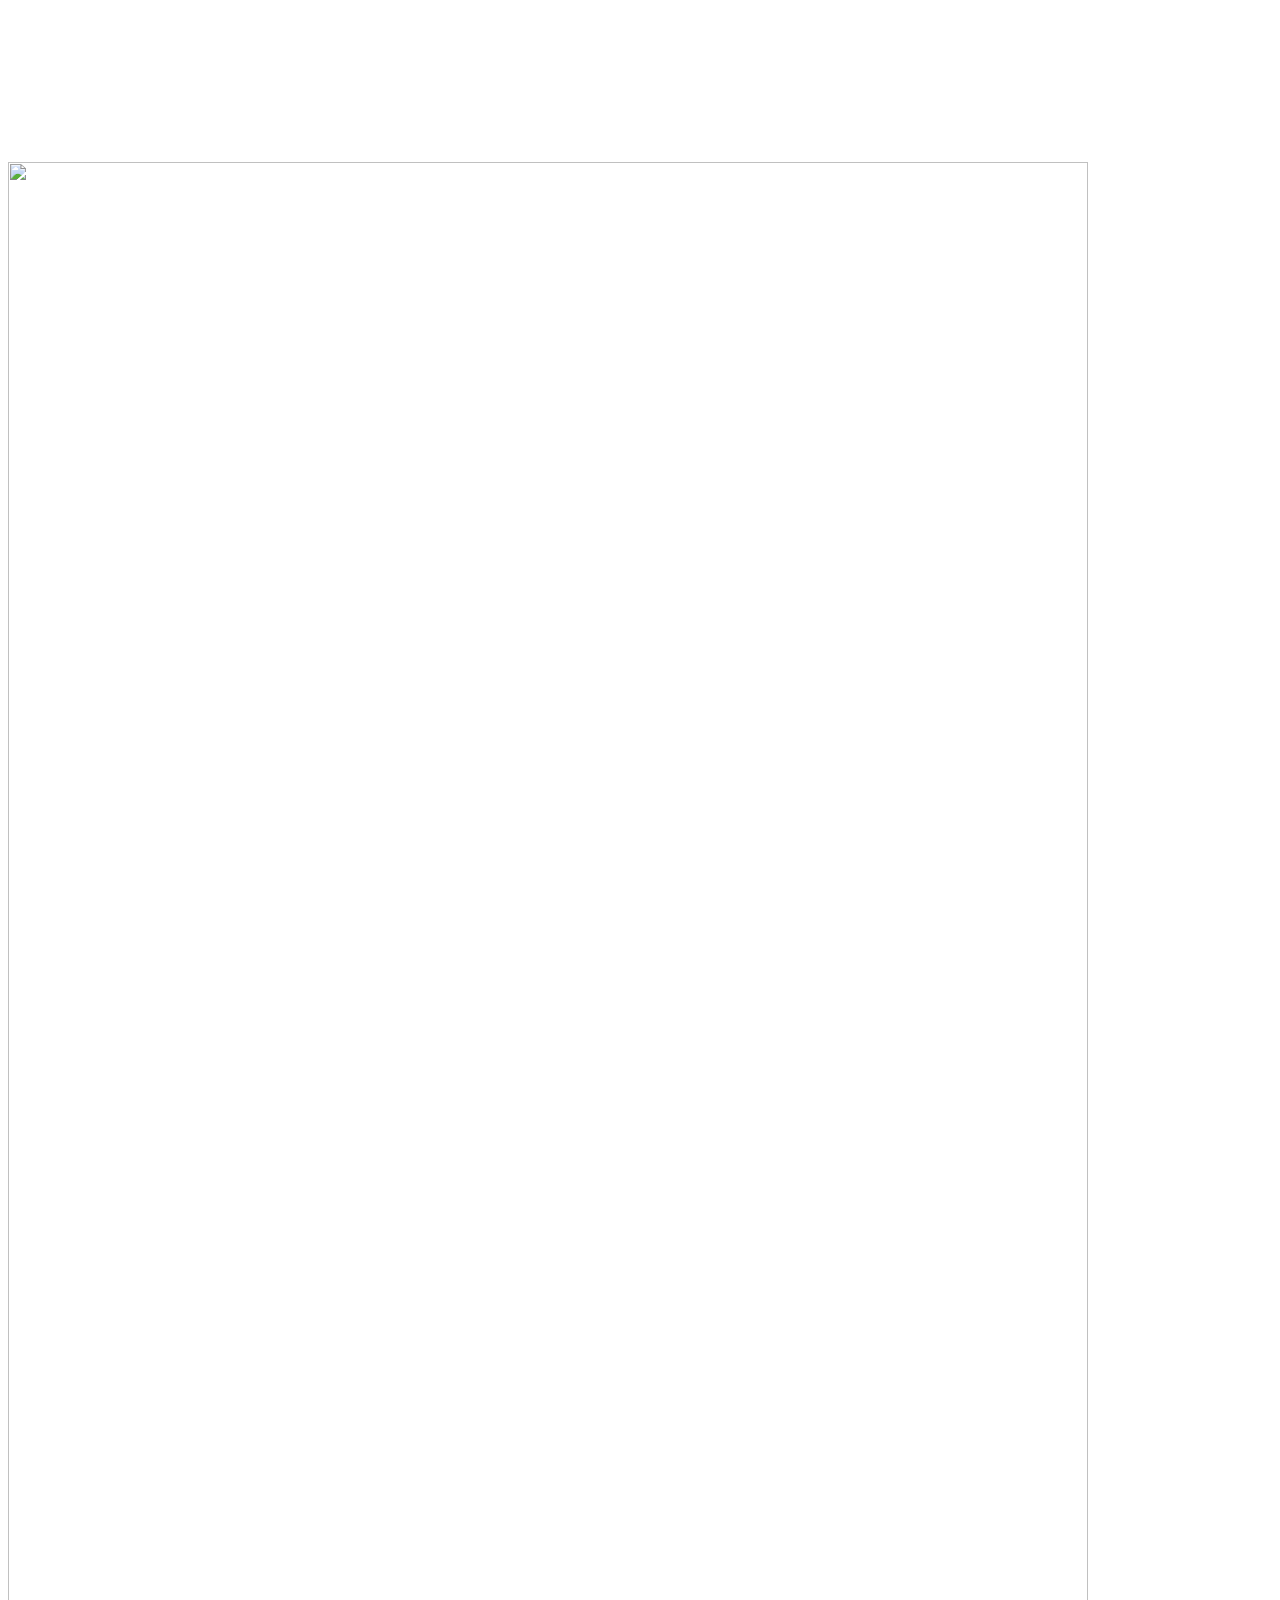
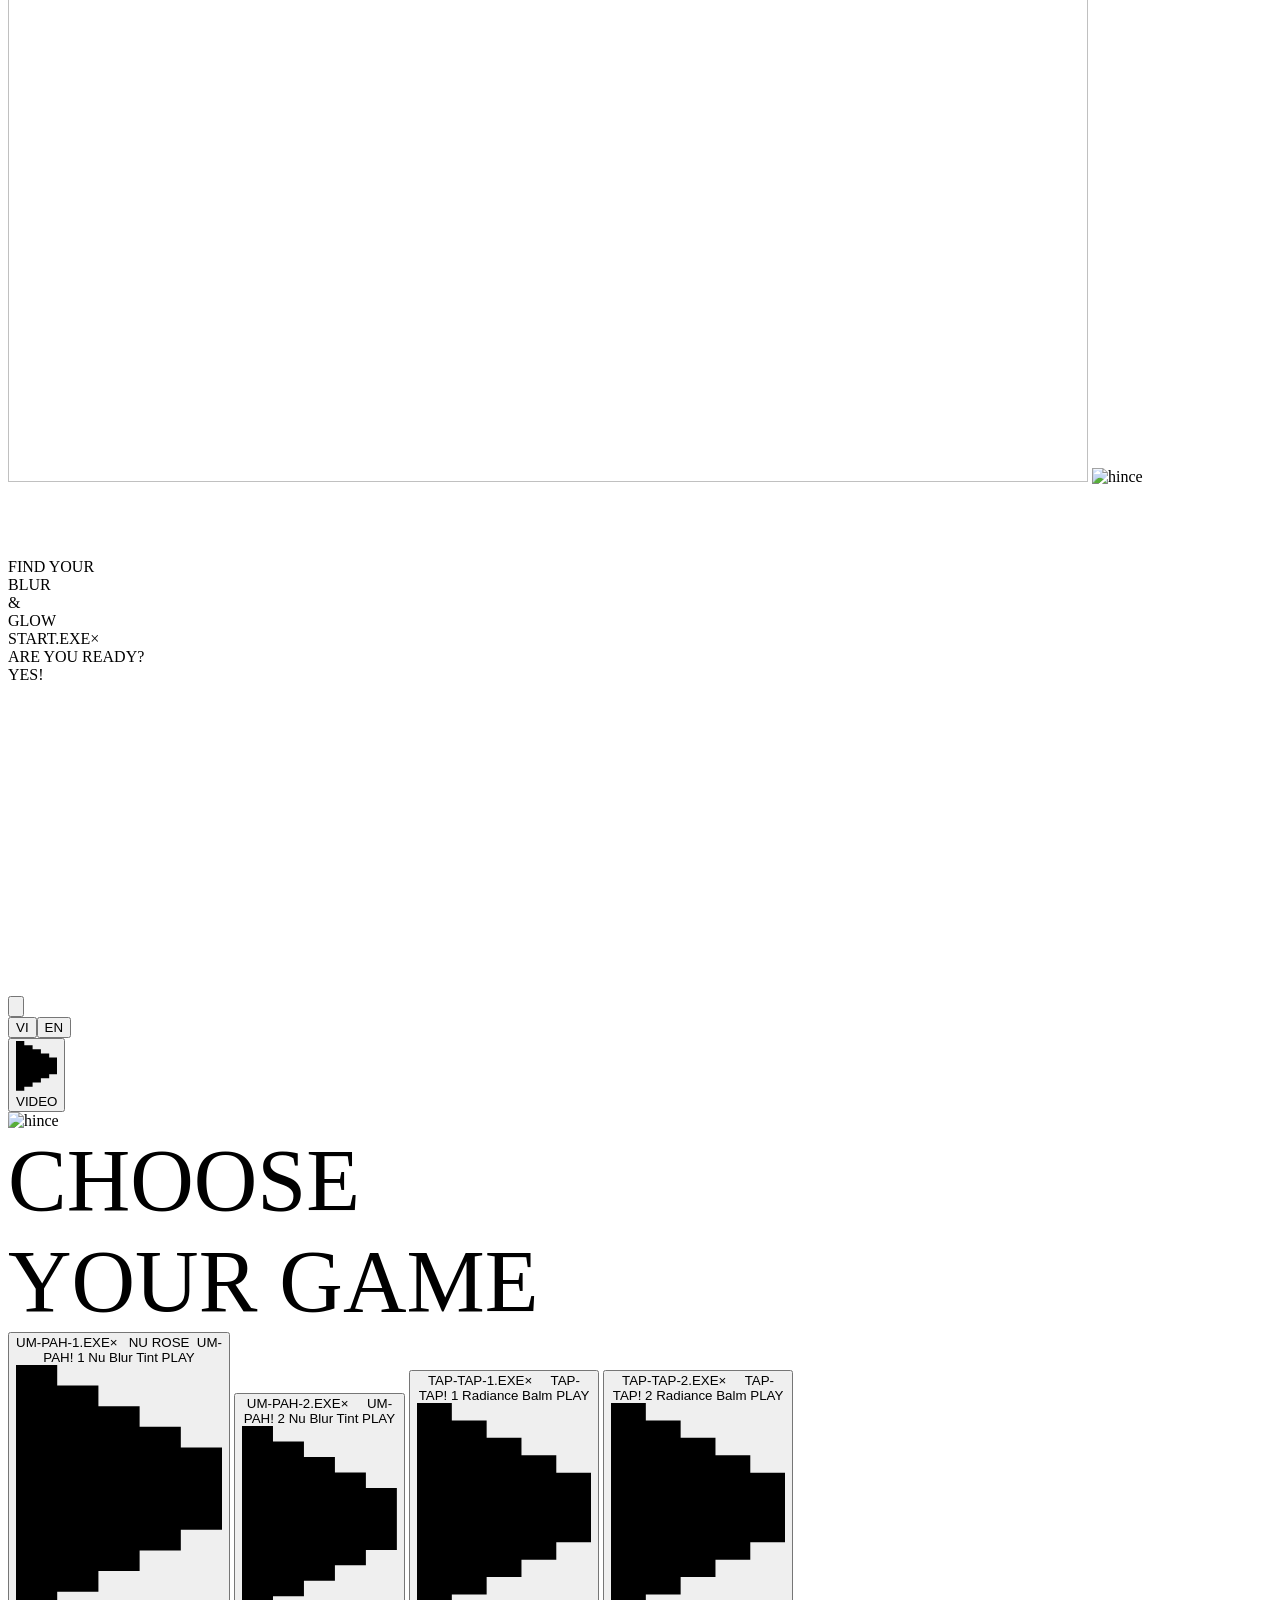
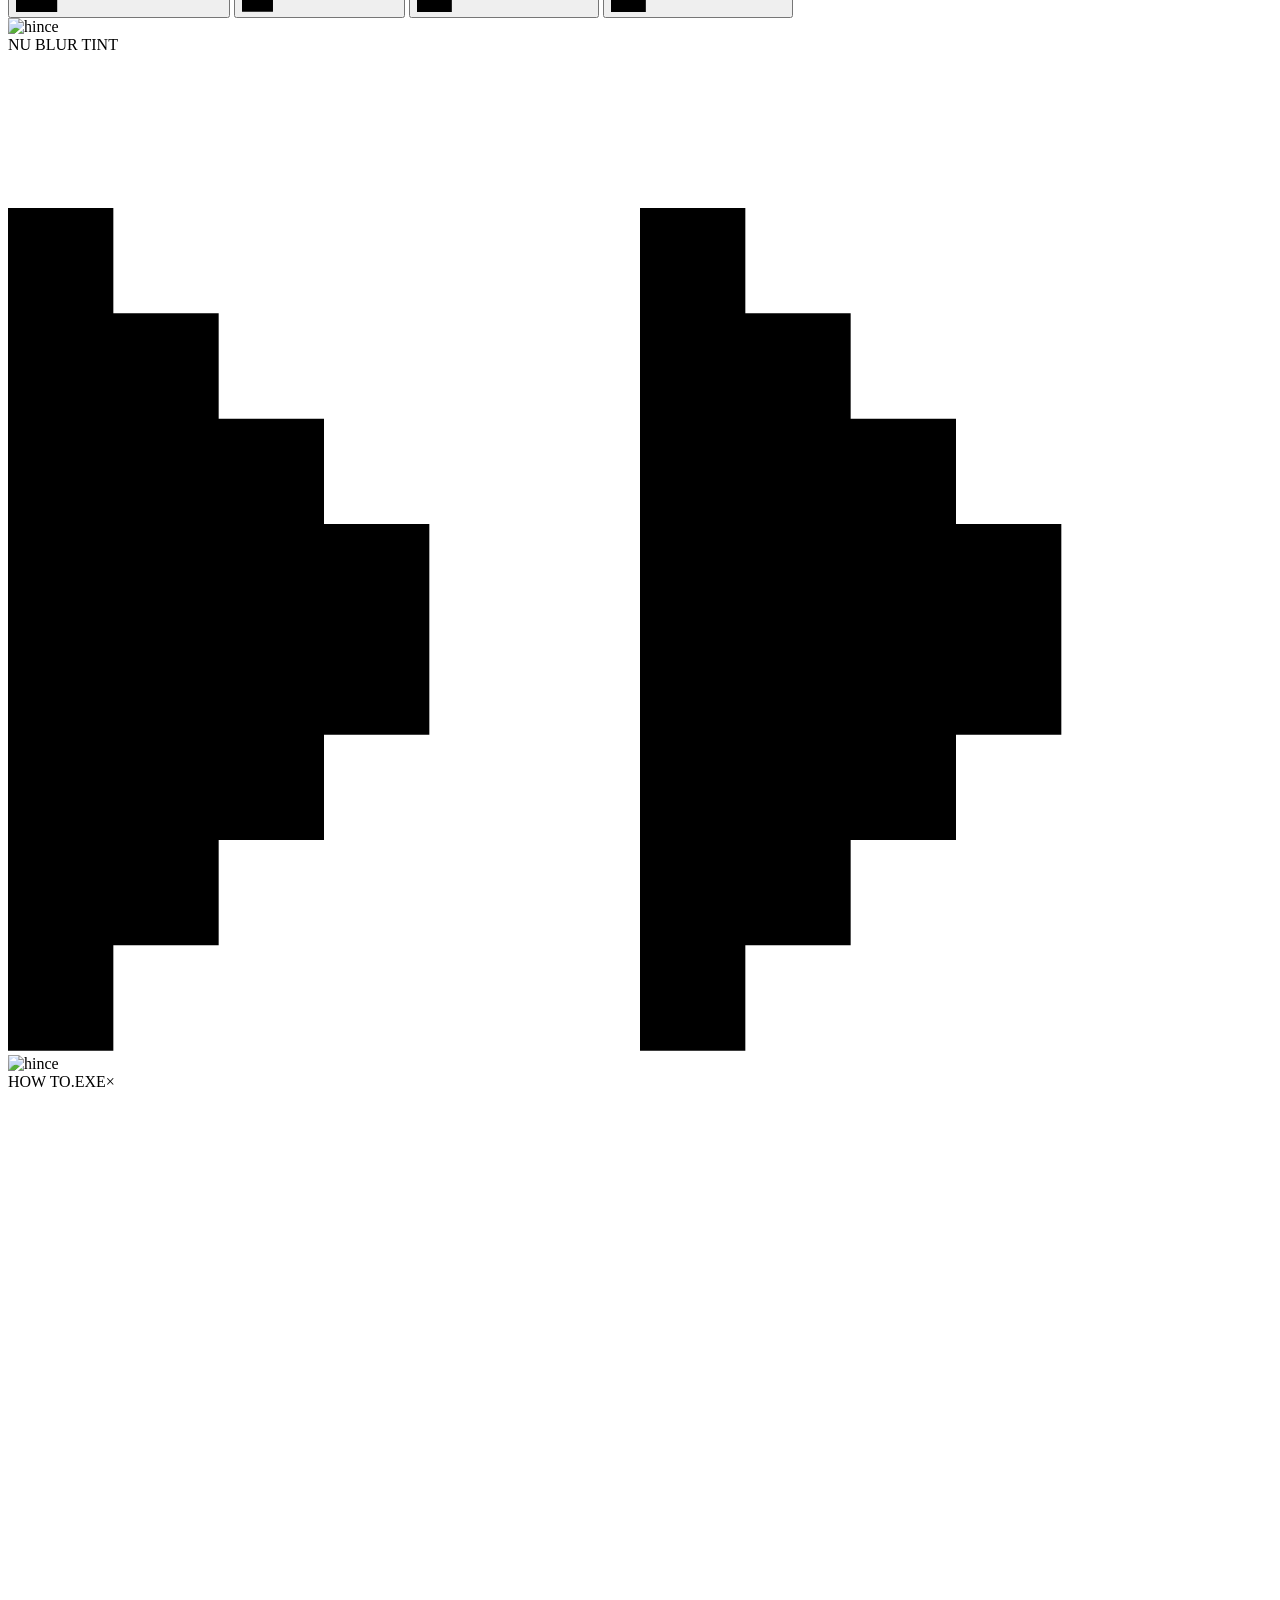
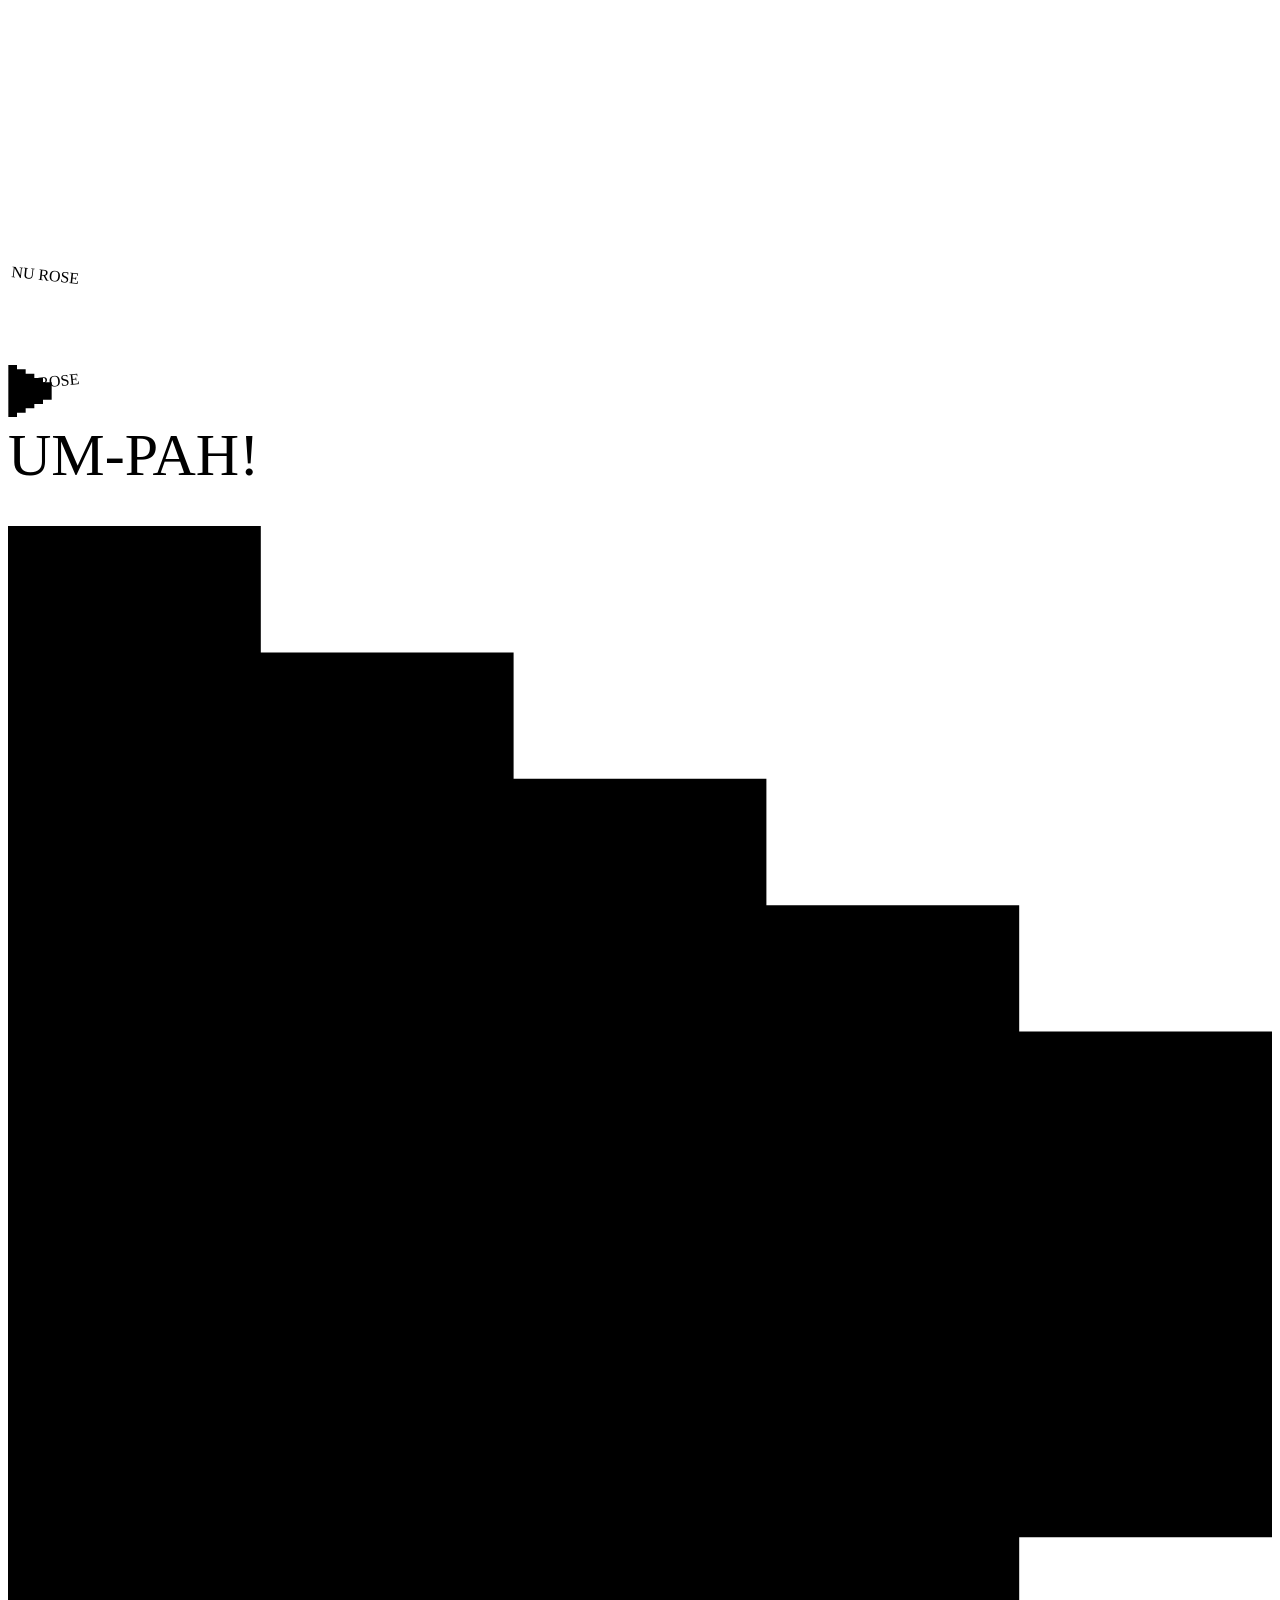
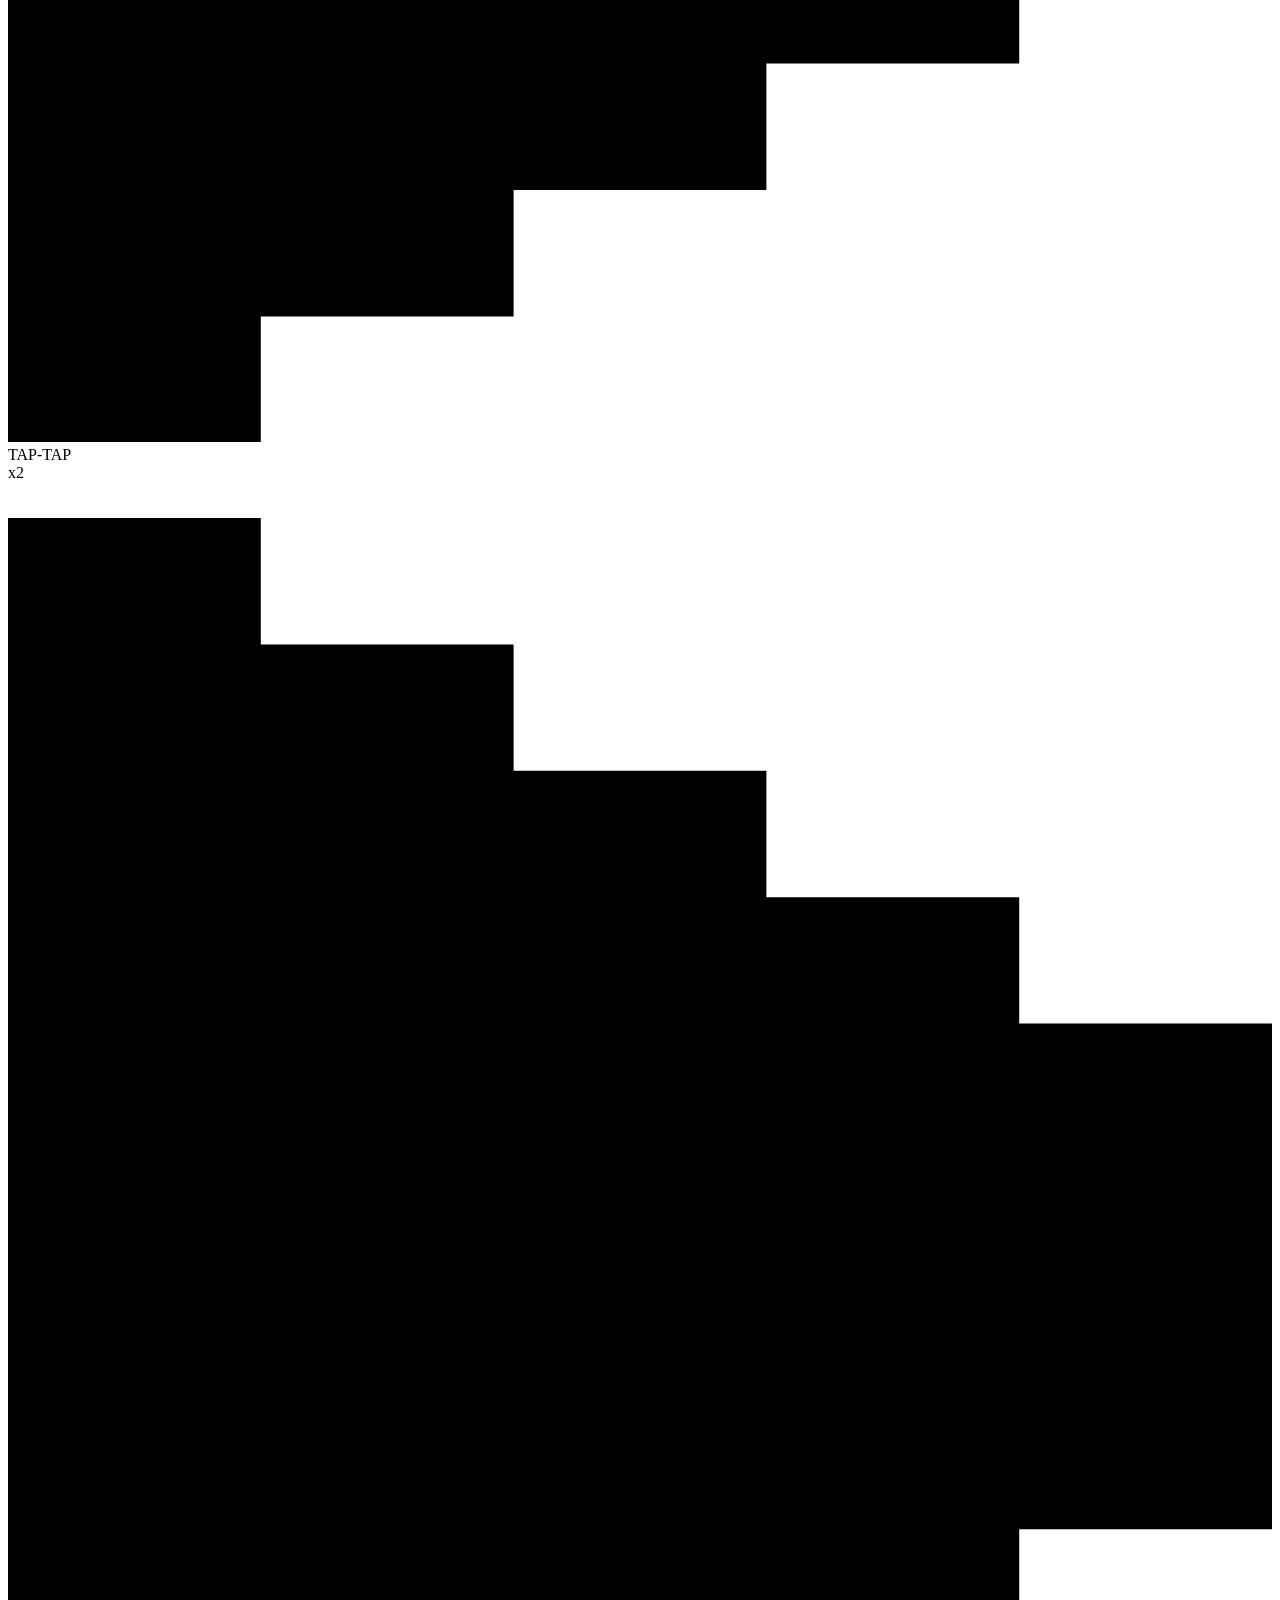
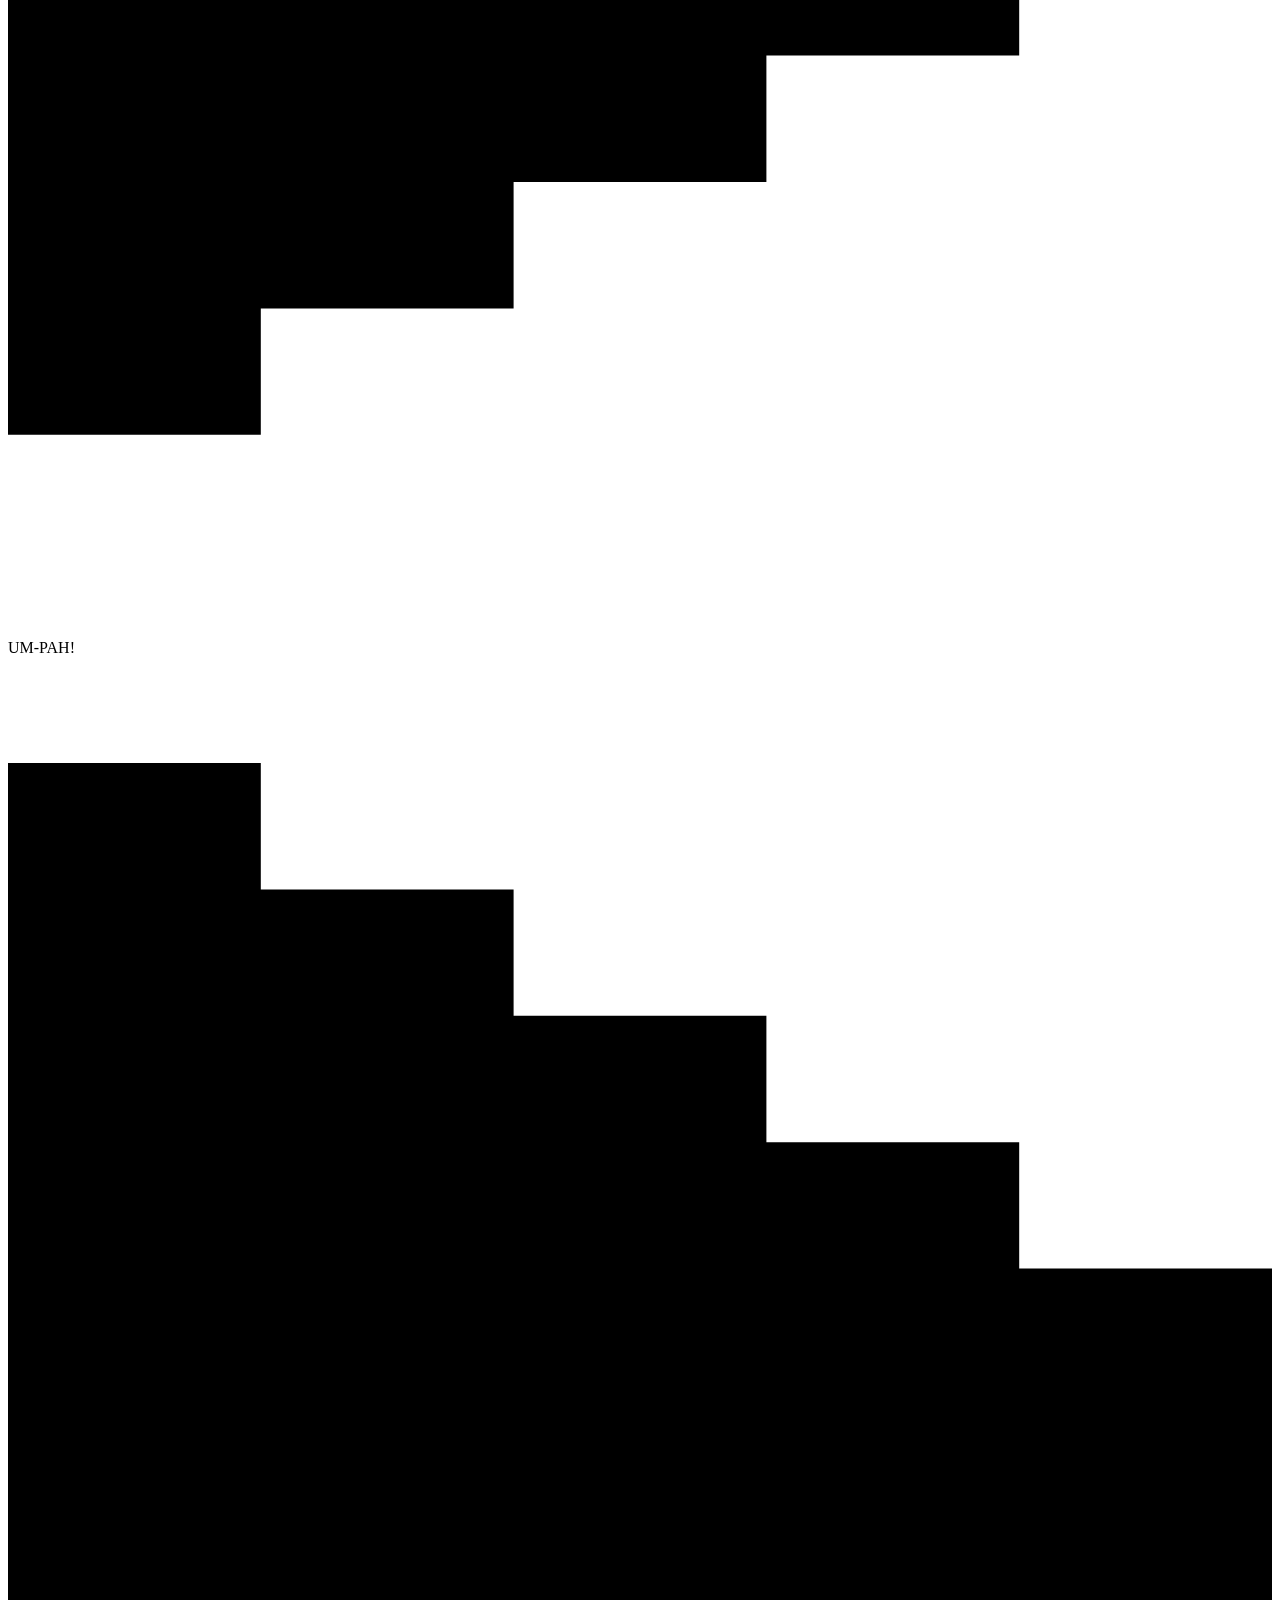
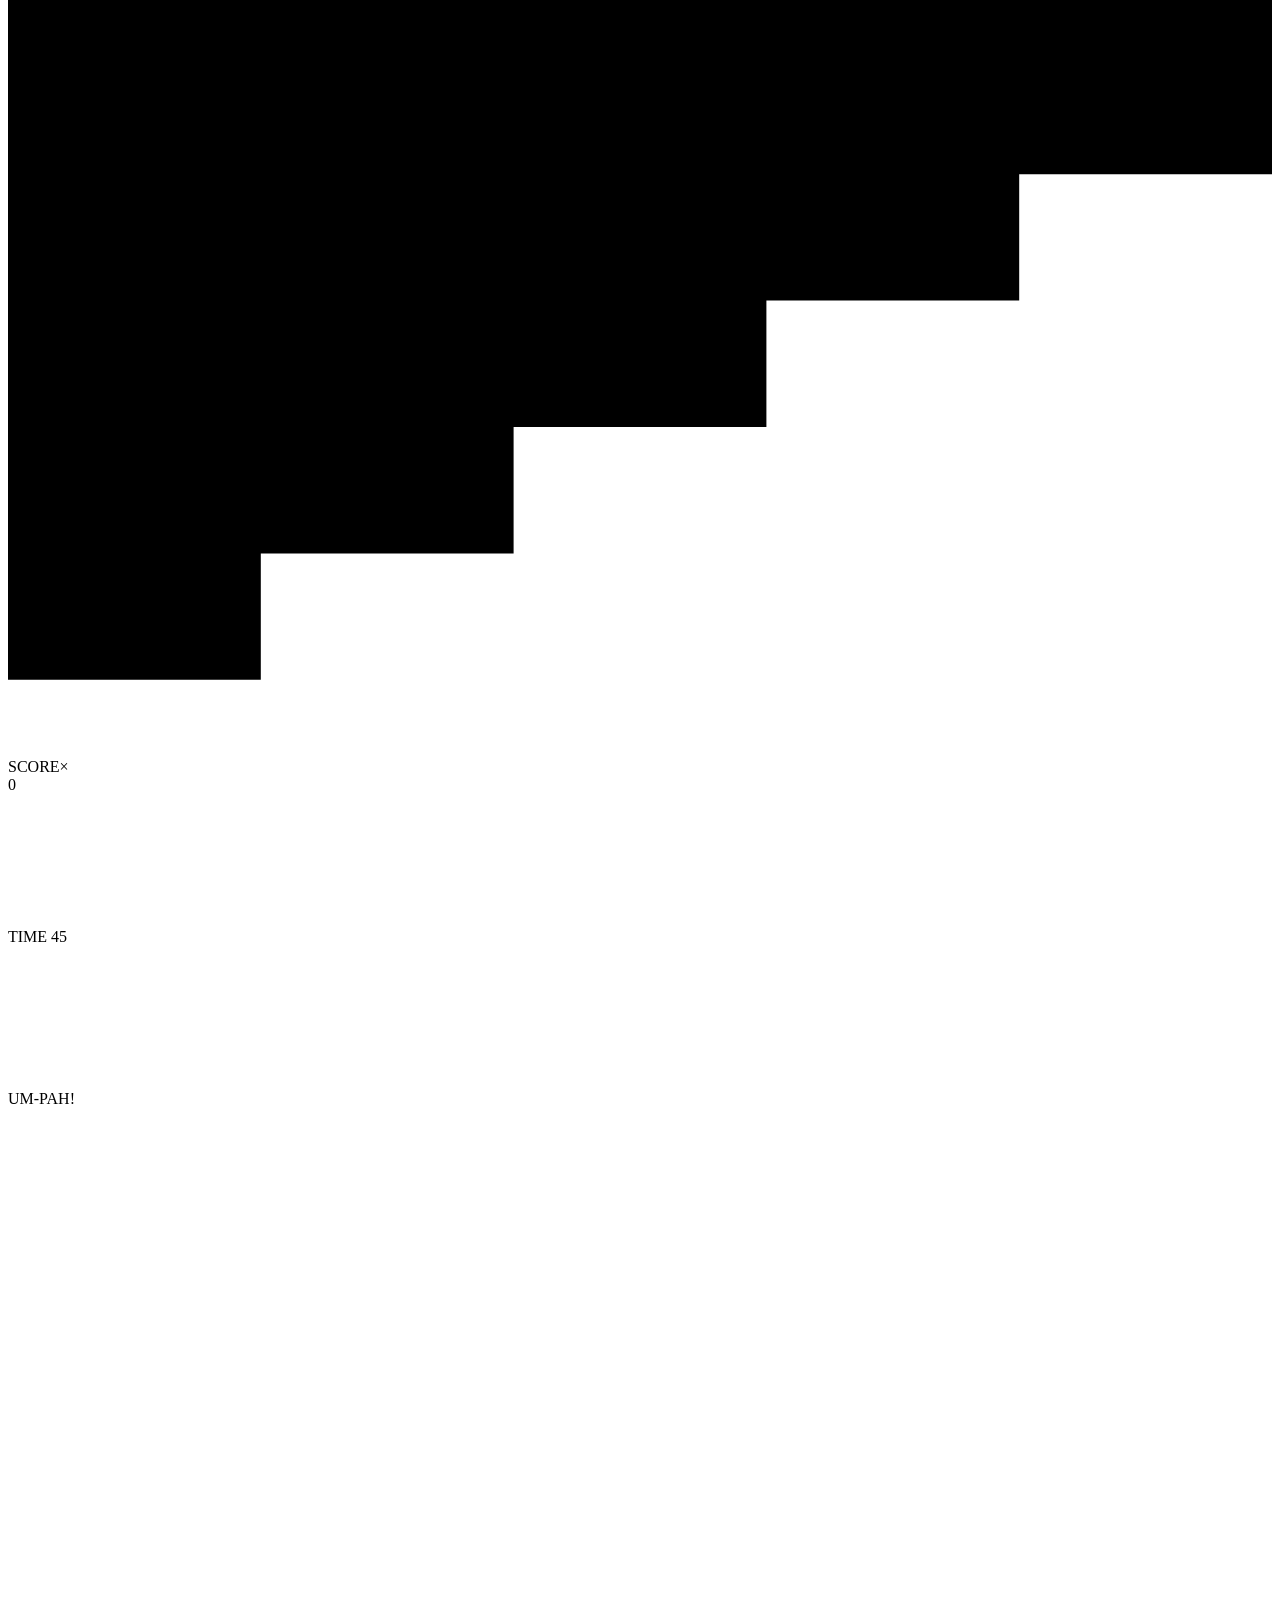
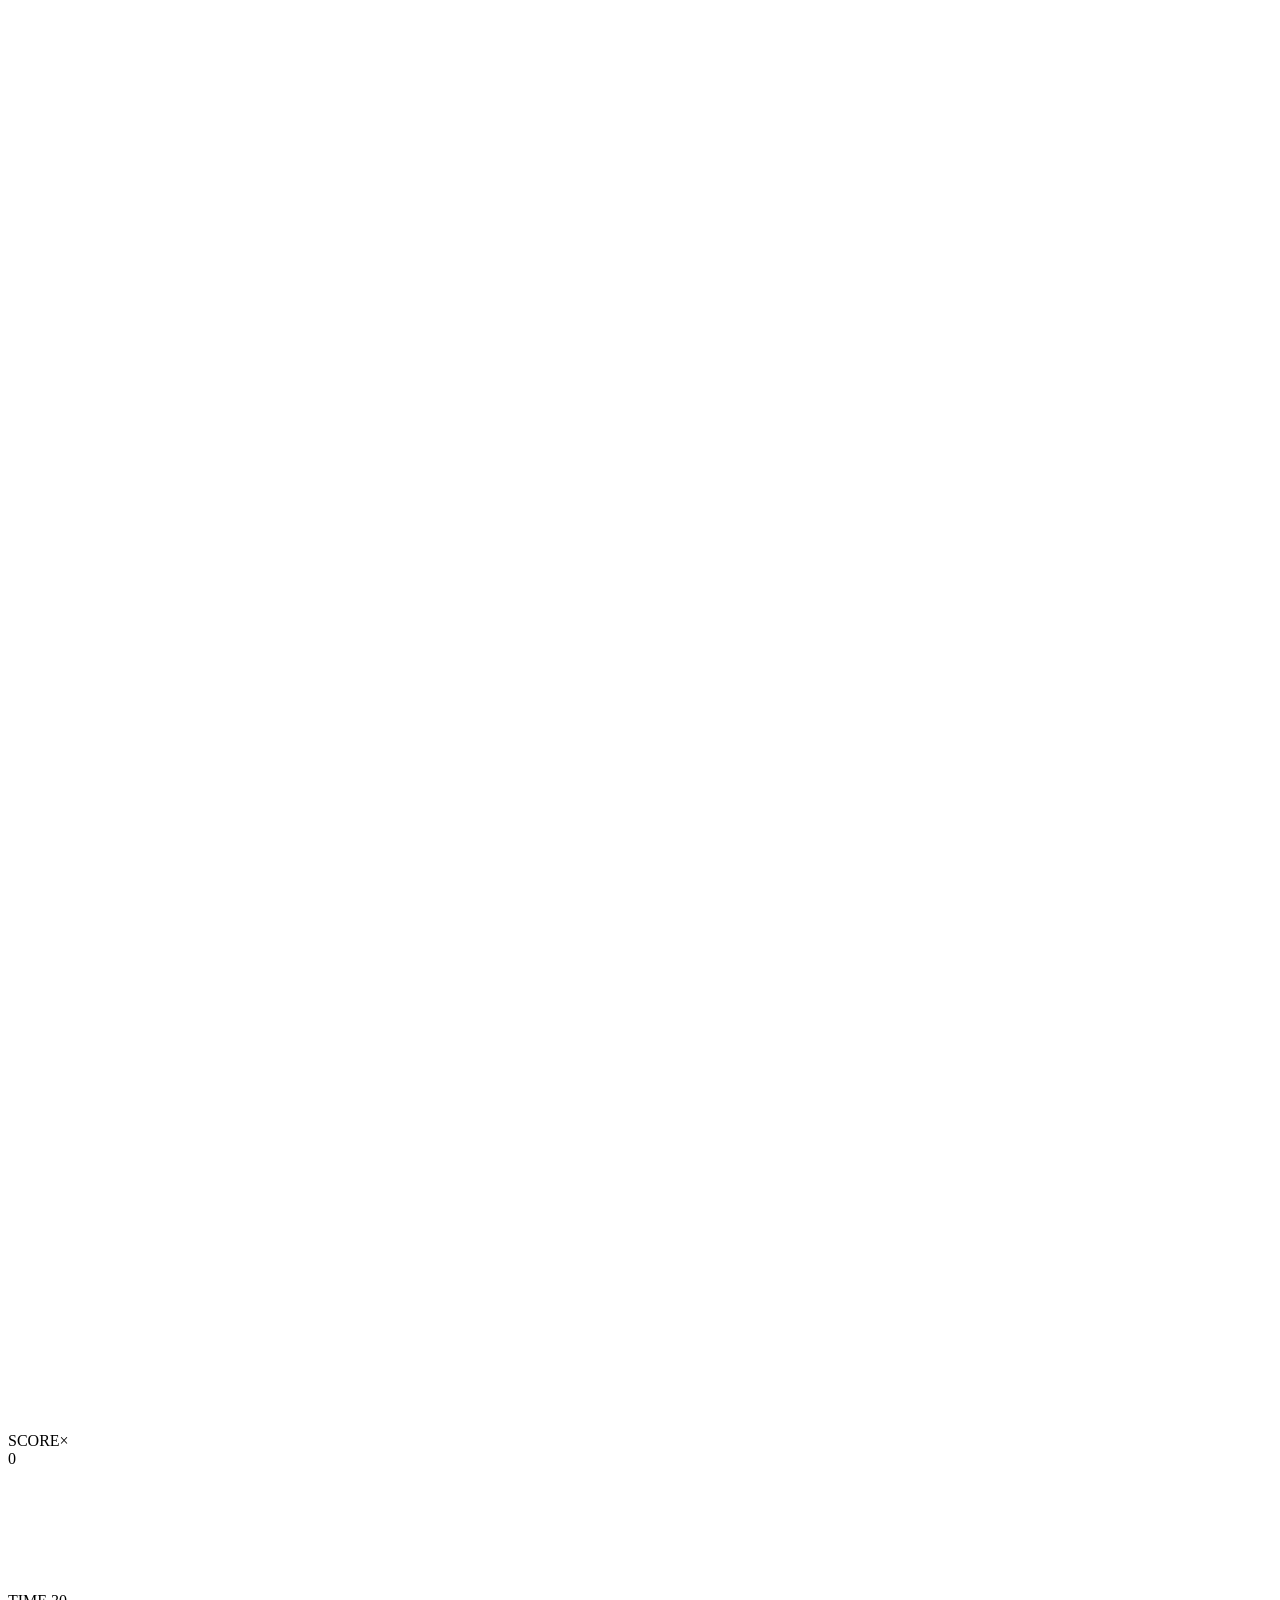
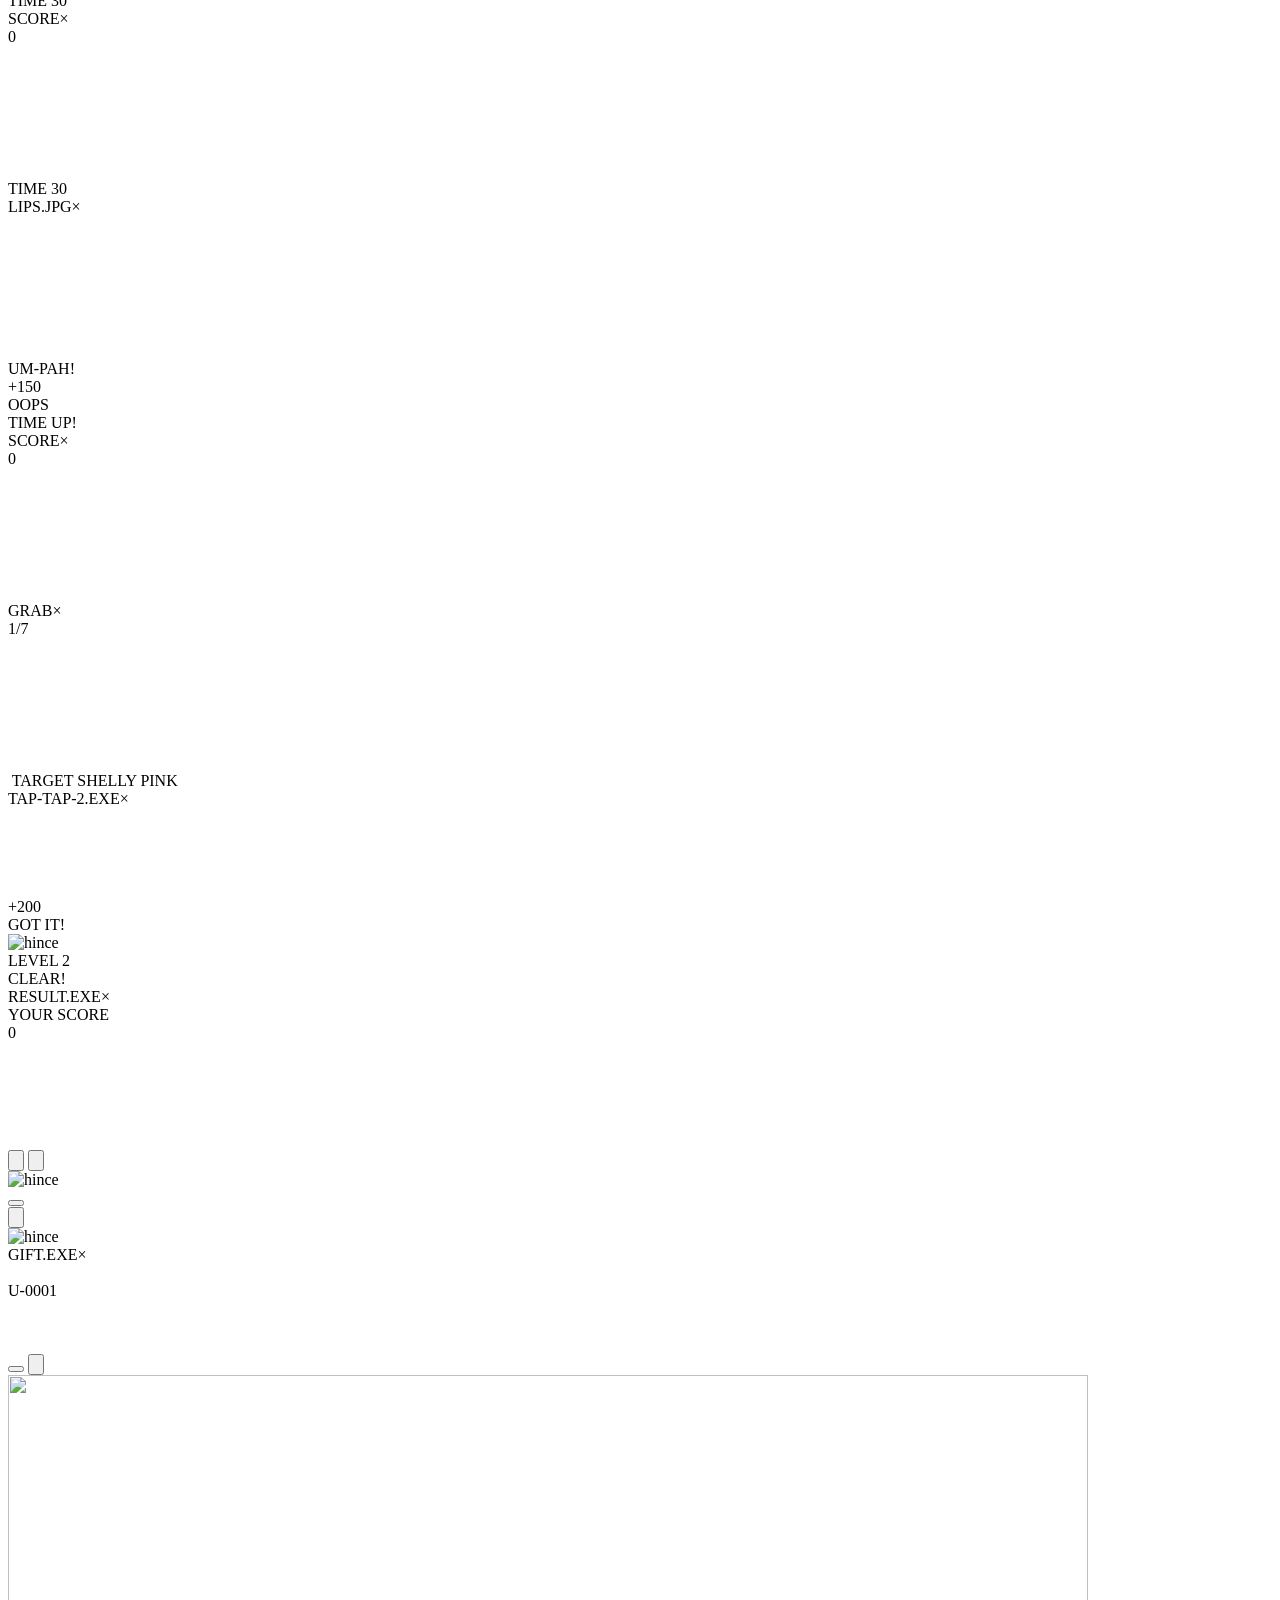
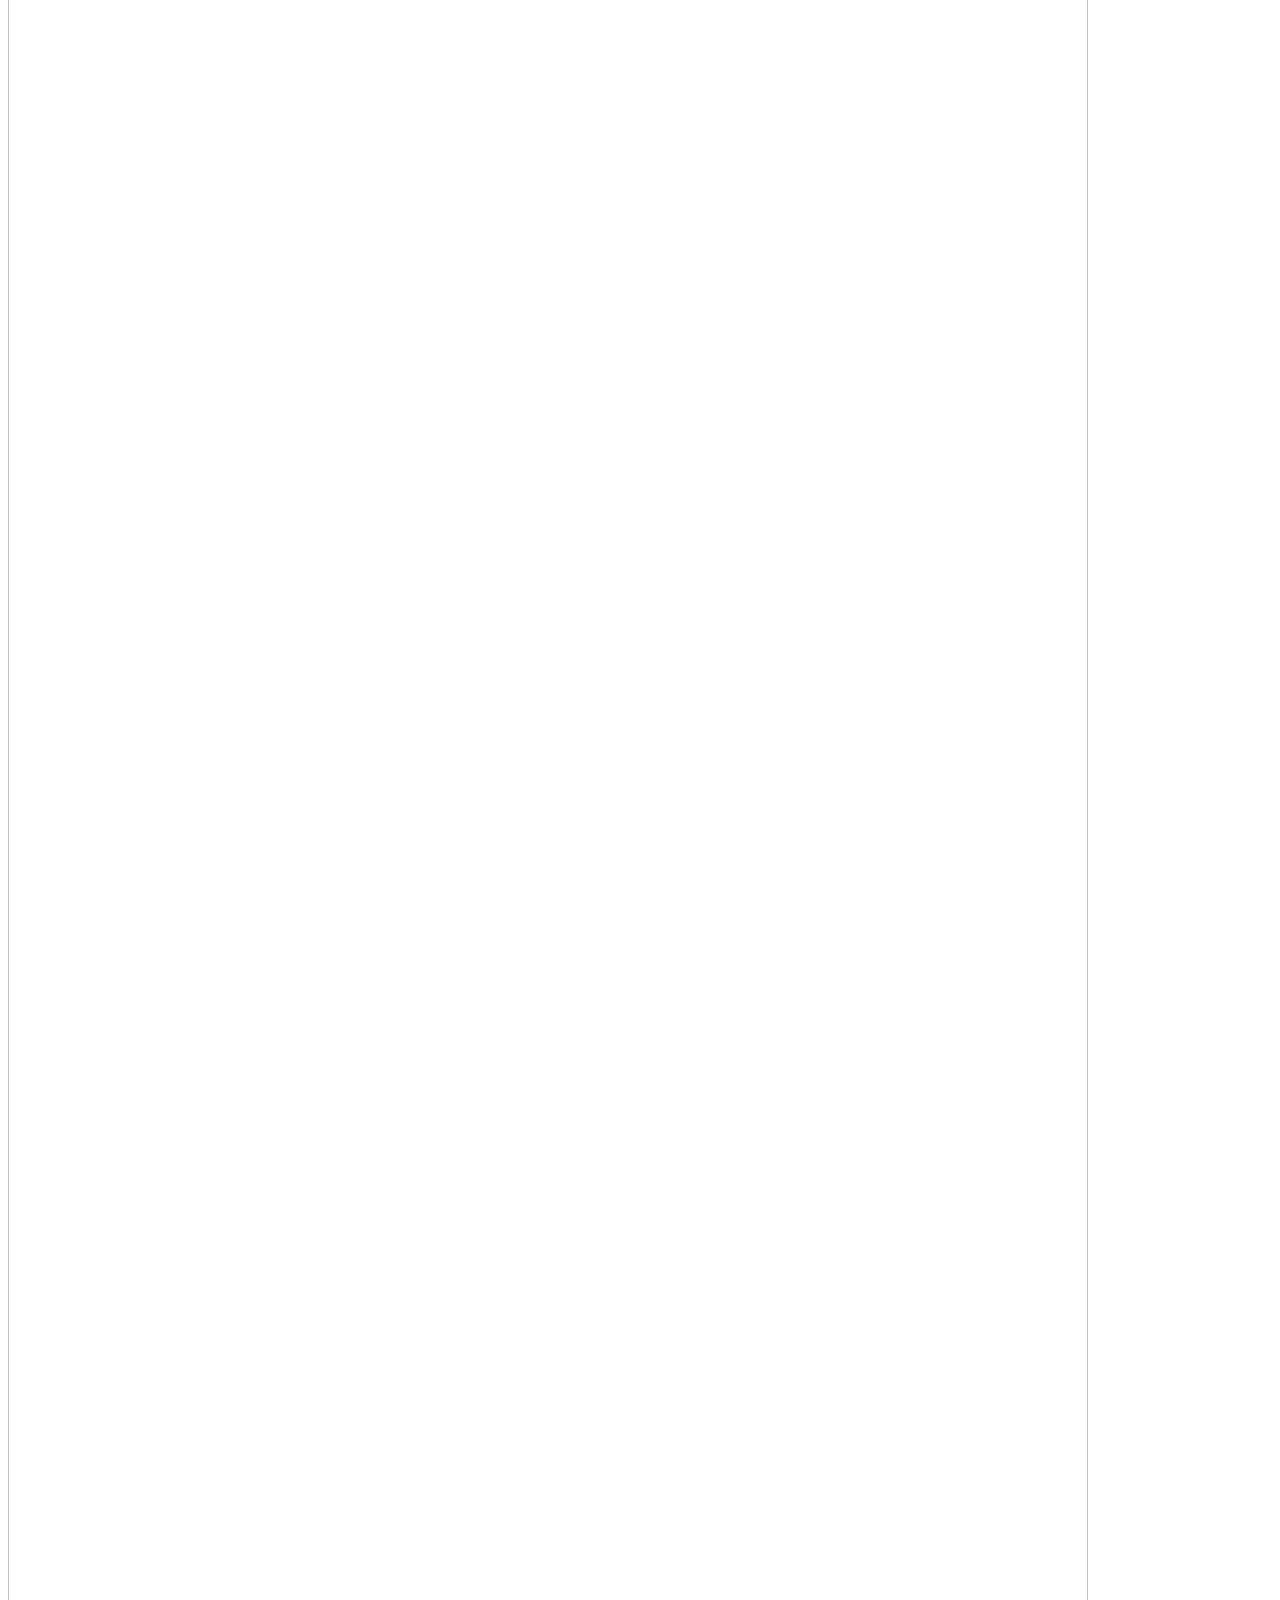
==== index.html @ 90f7522a "Web v2.4: root files" ====
<!doctype html>
<html lang="vi">
<head>
<meta charset="utf-8">
<meta name="viewport" content="width=device-width, initial-scale=1, maximum-scale=1, minimum-scale=1, user-scalable=no, viewport-fit=cover">
<meta name="theme-color" content="#FF5FA2">
<meta name="mobile-web-app-capable" content="yes">
<meta name="apple-mobile-web-app-capable" content="yes">
<title>hince Pop-Up · Um-Pah! &amp; Tap-Tap!</title>
<link rel="manifest" href="manifest.webmanifest">
<link rel="stylesheet" href="css/style.css">
</head>
<body>
<div id="stage">

  <!-- ============ ATTRACT ============ -->
  <section class="screen v2" id="s-attract">
    <video id="attract-video" muted loop playsinline preload="auto"></video>
    <!-- .at-art hides while #s-attract.has-video (the video plays underneath; window, hand and bottom line stay) -->
    <div class="at-art">
      <img class="abs" src="assets/img/bg/bg_sky_pink.png" style="left:0;top:0;width:1080px;height:1920px" alt="">
      <img class="abs" src="assets/img/logo_white.png" style="left:390px;top:96px;width:300px" alt="hince">
      <!-- v2.4 B layout V3 "Chéo góc": 1 Nu Blur + 1 Radiance Balm + 2 stickers, each floating on its own outer .at-fl wrapper
           (--fy/--fr amplitude, --fd duration, --fdl delay); static rotation + filters stay on the inner <img>. -->
      <div class="abs at-fl" style="left:91px;top:210px;z-index:1;--fy:14px;--fr:2deg;--fd:4.6s;--fdl:0s"><img class="prod" src="assets/img/products/nu_blur_tint/06_nu_rose.png" style="height:820px;transform:rotate(-22deg)" alt=""></div>
      <div class="abs at-fl" style="left:786px;top:770px;z-index:1;--fy:14px;--fr:2deg;--fd:4.2s;--fdl:-2.1s"><img class="prod" src="assets/img/products/radiance_balm/shelly_pink.png" style="height:720px;transform:rotate(24deg)" alt=""></div>
      <div class="abs at-fl" style="left:785px;top:365px;z-index:2;--fy:16px;--fr:2deg;--fd:3.6s;--fdl:-1s"><img class="glow" src="assets/img/3d/star_chrome.png" style="width:110px;transform:rotate(8deg)" alt=""></div>
      <div class="abs at-fl" style="left:165px;top:1135px;z-index:2;--fy:16px;--fr:2deg;--fd:3.6s;--fdl:-2.4s"><img class="glow" src="assets/img/3d/sparkle_butter.png" style="width:90px" alt=""></div>
      <!-- campaign line, never translated: FIND YOUR (Silkscreen chip) · BLUR / GLOW (Pixelify Sans, English only) · yellow & sticker -->
      <div id="at-title"><div class="t-chip">FIND YOUR</div><div class="tA-word tA-blur">BLUR</div><div class="tA-amp">&amp;</div><div class="tA-word">GLOW</div></div>
    </div>
    <div class="abs win fx-winopen" style="left:150px;top:1320px;width:780px;height:330px">
      <div class="bar"><span>START.EXE</span><span class="ico"><i class="u"></i><i class="sq"></i>×</span></div>
      <div class="chip at-ready">ARE YOU READY?</div>
      <div class="btn fx-breathe at-yes">YES!</div>
    </div>
    <div class="abs fx-tap" style="left:700px;top:1530px"><img class="pix" src="assets/img/px/px_hand.svg" style="width:120px;transform:rotate(-18deg)" alt=""></div>
    <img class="abs pix fx-blink" src="assets/img/px/px_sparkle_w.svg" style="left:170px;top:1735px;width:48px" alt="">
    <img class="abs pix fx-blink d1" src="assets/img/px/px_sparkle_w.svg" style="left:860px;top:1735px;width:48px" alt="">
    <div class="abs center vn at-line" data-i18n="attract.line"></div>
    <!-- v2.3 C1: staff corner buttons; never start the game (app.js corner(): stopPropagation on pointerdown + click).
         ⚙ #cc-btn → PIN → Control Center; ▶ VIDEO #promo-btn shown (.on) only when settings.promoVideo can load → PROMO -->
    <button class="at-corner" id="cc-btn" aria-label="control center"><svg viewBox="0 0 12 12"><path d="M4 0h4v1H4zM1 1h2v1H1zM4 1h4v1H4zM9 1h2v1H9zM1 2h10v1H1zM2 3h8v1H2zM0 4h5v1H0zM7 4h5v1H7zM0 5h4v2H0zM8 5h4v2H8zM0 7h5v1H0zM7 7h5v1H7zM2 8h8v1H2zM1 9h10v1H1zM1 10h2v1H1zM4 10h4v1H4zM9 10h2v1H9zM4 11h4v1H4z"/></svg></button>
    <div class="lang-sw" id="lang-sw"><button data-lang="vi">VI</button><button data-lang="en">EN</button></div>
    <button class="at-corner" id="promo-btn" aria-label="promo video"><svg viewBox="0 0 10 12"><path d="M0 0h2v1h2v1h2v1h2v1h2v4H8v1H6v1H4v1H2v1H0z"/></svg>VIDEO</button>
  </section>

  <!-- ============ SELECT ============ -->
  <section class="screen v2" id="s-select">
    <img class="abs" src="assets/img/logo.png" style="left:415px;top:66px;width:250px" alt="hince">
    <img class="abs pix fx-blink" src="assets/img/px/px_sparkle_w.svg" style="left:120px;top:96px;width:40px" alt="">
    <img class="abs pix fx-blink d1" src="assets/img/px/px_sparkle_w.svg" style="left:920px;top:96px;width:40px" alt="">
    <div class="abs center ttl pink" style="top:176px;font-size:88px">CHOOSE<br>YOUR GAME</div>
    <!-- v2.2: each card = ONE button (450x640, children in card coords). app.js layoutSelect() shows only selectable games
         (Admin "Bật/tắt game" + module loaded) and sets left/top from the count (4 = 2x2, 3, 2 = one row, 1 = centred). -->
    <button class="game-card fx-winopen" data-game="umpah" style="left:70px;top:452px">
      <span class="abs win gc-win"><span class="bar"><span>UM-PAH-1.EXE</span><span class="ico"><i class="u"></i><i class="sq"></i>×</span></span></span>
      <!-- v2.3: memory game art (mockup_v23 ?s=select): packshot 06 + mini back card (8-bit tube) + mini face card NU ROSE -->
      <img class="abs prod" src="assets/img/products/nu_blur_tint/06_nu_rose.png" style="left:34px;top:44px;height:262px;transform:rotate(-8deg)" alt="">
      <span class="mc back mini" style="left:150px;top:78px;transform:rotate(-7deg)"><img class="tube" src="assets/img/px/tube/px_tube_06_nu_rose.png" alt=""><img class="sp" src="assets/img/px/px_sparkle_w.svg" style="left:16px;top:30px" alt=""><img class="lg" src="assets/img/logo.png" alt=""></span>
      <span class="mc face mini" style="left:278px;top:62px;transform:rotate(8deg)"><img src="assets/img/lips_photo/06_nu_rose.jpg" alt=""><span>NU ROSE</span></span>
      <img class="abs glow" src="assets/img/3d/sparkle_butter.png" style="left:362px;top:30px;width:66px" alt="">
      <span class="abs ttl pink gc-ttl">UM-<br>PAH!</span>
      <span class="abs lvl">1</span>
      <span class="abs vn gc-sub">Nu Blur Tint</span>
      <span class="abs btn gc-play">PLAY <svg class="tri" viewBox="0 0 10 12"><path d="M0 0h2v1h2v1h2v1h2v1h2v4H8v1H6v1H4v1H2v1H0z"/></svg></span>
    </button>
    <button class="game-card fx-winopen" data-game="umpah2" style="left:560px;top:452px">
      <span class="abs win gc-win"><span class="bar"><span>UM-PAH-2.EXE</span><span class="ico"><i class="u"></i><i class="sq"></i>×</span></span></span>
      <span class="abs gc-pol"><img src="assets/img/lips_photo/06_nu_rose.jpg" alt=""></span>
      <img class="abs prod" src="assets/img/products/nu_blur_tint/06_nu_rose.png" style="left:300px;top:96px;height:230px;transform:rotate(-24deg)" alt="">
      <img class="abs pix" src="assets/img/px/px_arrow_up.svg" style="left:262px;top:214px;width:42px;transform:rotate(-60deg)" alt="">
      <span class="abs fx-float d2" style="left:330px;top:40px"><img src="assets/img/3d/heart_pink.png" style="width:84px;transform:rotate(12deg)" alt=""></span>
      <span class="abs ttl pink gc-ttl">UM-<br>PAH!</span>
      <span class="abs lvl">2</span>
      <span class="abs vn gc-sub">Nu Blur Tint</span>
      <span class="abs btn gc-play">PLAY <svg class="tri" viewBox="0 0 10 12"><path d="M0 0h2v1h2v1h2v1h2v1h2v4H8v1H6v1H4v1H2v1H0z"/></svg></span>
    </button>
    <button class="game-card fx-winopen" data-game="taptap" style="left:70px;top:1142px">
      <span class="abs win lil gc-win"><span class="bar"><span>TAP-TAP-1.EXE</span><span class="ico"><i class="u"></i><i class="sq"></i>×</span></span></span>
      <img class="abs prod" src="assets/img/products/radiance_balm/gleaming.png" style="left:118px;top:72px;height:225px;transform:rotate(-12deg)" alt="">
      <img class="abs prod" src="assets/img/products/radiance_balm/shelly_pink.png" style="left:180px;top:50px;height:245px" alt="">
      <img class="abs prod" src="assets/img/products/radiance_balm/lil_mauve.png" style="left:244px;top:72px;height:225px;transform:rotate(12deg)" alt="">
      <span class="abs fx-float d3" style="left:40px;top:200px"><img class="glow" src="assets/img/3d/pearl_orb.png" style="width:100px" alt=""></span>
      <span class="abs ttl lil gc-ttl">TAP-<br>TAP!</span>
      <span class="abs lvl lil">1</span>
      <span class="abs vn gc-sub">Radiance Balm</span>
      <span class="abs btn lil gc-play">PLAY <svg class="tri" viewBox="0 0 10 12"><path d="M0 0h2v1h2v1h2v1h2v1h2v4H8v1H6v1H4v1H2v1H0z"/></svg></span>
    </button>
    <button class="game-card fx-winopen" data-game="taptap2" style="left:560px;top:1142px">
      <span class="abs win lil gc-win"><span class="bar"><span>TAP-TAP-2.EXE</span><span class="ico"><i class="u"></i><i class="sq"></i>×</span></span></span>
      <span class="abs gc-cable"></span>
      <img class="abs prod" src="assets/img/products/radiance_balm/shelly_pink.png" style="left:192px;top:110px;height:200px" alt="">
      <img class="abs pix" src="assets/img/px/px_claw_closed.svg" style="left:153px;top:84px;width:144px" alt="">
      <span class="abs fx-float" style="left:330px;top:150px"><img class="glow" src="assets/img/3d/star_lilac.png" style="width:96px;transform:rotate(10deg)" alt=""></span>
      <span class="abs fx-float d1" style="left:40px;top:120px"><img class="glow" src="assets/img/3d/sparkle_butter.png" style="width:80px" alt=""></span>
      <span class="abs ttl lil gc-ttl">TAP-<br>TAP!</span>
      <span class="abs lvl lil">2</span>
      <span class="abs vn gc-sub">Radiance Balm</span>
      <span class="abs btn lil gc-play">PLAY <svg class="tri" viewBox="0 0 10 12"><path d="M0 0h2v1h2v1h2v1h2v1h2v4H8v1H6v1H4v1H2v1H0z"/></svg></span>
    </button>
  </section>

  <!-- ============ INTRO (v2.4 A: 3D product reveal between SELECT and READY) ============ -->
  <!-- app.js toIntro(): .lilac for Tap-Tap!, one of the two preloaded videos (1:1, 810x1080), end PNG = fallback, then toReady() -->
  <section class="screen v2" id="s-intro">
    <img class="abs" src="assets/img/logo.png" style="left:415px;top:80px;width:250px" alt="hince">
    <div class="abs in-chip"><span id="intro-chip">NU BLUR TINT</span></div>
    <div class="abs in-box">
      <video class="in-vid" id="intro-nb" muted playsinline preload="auto" poster="assets/video/reveal/reveal_nublur_end.png"></video>
      <video class="in-vid" id="intro-rb" muted playsinline preload="auto" poster="assets/video/reveal/reveal_balm_end.png"></video>
      <img class="in-end" id="intro-end" src="assets/video/reveal/reveal_nublur_end.png" alt="">
    </div>
    <div class="abs center in-title" id="intro-title"></div>
    <div class="abs center vn in-skip"><span data-i18n="intro.skip"></span><svg viewBox="0 0 12 8"><path d="M0 0h1v1h1v1h1v1h1v2H3v1H2v1H1v1H0zM6 0h1v1h1v1h1v1h1v2H9v1H8v1H7v1H6z"/></svg></div>
    <div class="in-flash" id="intro-flash"></div>
  </section>

  <!-- ============ READY (icon story + 3·2·1, auto-start) ============ -->
  <!-- app.js toReady(): data-story (registry story class) shows .rd-up / .rd-tt / .rd-kk / .rd-gg, .lilac + .win.lil for the lilac world,
       #ready-title + the 2.4 s flash in #ready-count = title + number badge (readyPair), #ready-count runs the timeline -->
  <section class="screen v2" id="s-ready" data-game="umpah" data-story="rd-up">
    <img class="abs" src="assets/img/logo.png" style="left:415px;top:80px;width:250px" alt="hince">
    <img class="abs pix fx-blink" src="assets/img/px/px_sparkle_w.svg" style="left:120px;top:110px;width:40px" alt="">
    <img class="abs pix fx-blink d1" src="assets/img/px/px_sparkle_w.svg" style="left:920px;top:110px;width:40px" alt="">
    <div class="abs center rd-title" id="ready-title"></div>
    <div class="abs win fx-winopen" id="ready-win" style="left:120px;top:560px;width:840px;height:820px"><div class="bar"><span>HOW TO.EXE</span><span class="ico"><i class="u"></i><i class="sq"></i>×</span></div></div>
    <div class="abs fx-float d1 rd-spk" style="left:840px;top:650px"><img class="glow" src="assets/img/3d/sparkle_butter.png" style="width:90px" alt=""></div>
    <!-- v2.3 Um-Pah! 1 (memory): two NU ROSE face cards, the hand taps the left one: LẬT 2 Ô ▶ UM-PAH! -->
    <div class="rd-up fx-winopen">
      <div class="mc face" style="left:200px;top:700px;transform:rotate(-6deg)"><img src="assets/img/lips_photo/06_nu_rose.jpg" alt=""><span>NU ROSE</span></div>
      <div class="mc face" style="left:650px;top:700px;transform:rotate(6deg)"><img src="assets/img/lips_photo/06_nu_rose.jpg" alt=""><span>NU ROSE</span></div>
      <div class="abs fx-tap" style="left:300px;top:880px;will-change:transform"><img class="pix" src="assets/img/px/px_hand.svg" style="width:120px" alt=""></div>
      <div class="abs ttl vnt" style="left:190px;top:1060px;font-size:72px" data-i18n="ready.memo.label"></div>
      <svg class="abs tri fx-blink" viewBox="0 0 10 12" style="left:470px;top:1078px;width:44px;height:52px;color:var(--hot)"><path d="M0 0h2v1h2v1h2v1h2v1h2v4H8v1H6v1H4v1H2v1H0z"/></svg>
      <div class="abs ttl pink" style="left:540px;top:1070px;font-size:60px">UM-PAH!</div>
      <div class="abs center vn" style="top:1240px;font-size:56px" data-i18n="ready.memo.line"></div>
    </div>
    <div class="rd-tt fx-winopen">
      <div class="abs rd-pad"></div>
      <div class="abs rd-tile"><img src="assets/img/products/radiance_balm/shelly_pink.png" alt=""></div>
      <div class="abs fx-tap" style="left:350px;top:840px"><img class="pix" src="assets/img/px/px_hand.svg" style="width:120px" alt=""></div>
      <div class="abs ttl vnt rd-lbl" style="left:230px" data-i18n="ready.tap.label"></div>
      <svg class="abs tri fx-blink rd-tri" viewBox="0 0 10 12"><path d="M0 0h2v1h2v1h2v1h2v1h2v4H8v1H6v1H4v1H2v1H0z"/></svg>
      <div class="abs rd-gold"><img class="glow" src="assets/img/3d/star_chrome.png" alt=""><span>TAP-TAP</span></div>
      <div class="abs ttl vnt rd-lbl x2" style="left:630px">x2</div>
      <div class="abs center vn rd-line" data-i18n="ready.tap.gold"></div>
    </div>
    <!-- v2.2 Um-Pah! 2: the hand drags the tube up (.rd-drag) → lip photo polaroid (06 Nu Rose, colour reference: no filter) -->
    <div class="rd-kk fx-winopen">
      <img class="abs pix fx-blink" src="assets/img/px/px_arrow_up.svg" style="left:322px;top:624px;width:56px" alt="">
      <div class="abs rd-drag">
        <img class="abs prod" src="assets/img/products/nu_blur_tint/06_nu_rose.png" style="left:320px;top:740px;height:250px" alt="">
        <img class="abs pix" src="assets/img/px/px_hand.svg" style="left:318px;top:880px;width:120px" alt="">
      </div>
      <div class="abs ttl vnt rd-lbl" style="left:230px" data-i18n="ready.kiss.label"></div>
      <svg class="abs tri fx-blink rd-tri" viewBox="0 0 10 12"><path d="M0 0h2v1h2v1h2v1h2v1h2v4H8v1H6v1H4v1H2v1H0z"/></svg>
      <div class="abs fx-breathe" style="left:605px;top:740px;width:250px;height:200px;will-change:transform"><span class="abs rd-pol"><img src="assets/img/lips_photo/06_nu_rose.jpg" alt=""></span></div>
      <div class="abs ttl pink rd-lbl en" style="left:550px">UM-PAH!</div>
      <div class="abs center vn rd-line" data-i18n="ready.kiss.line"></div>
    </div>
    <!-- v2.2 Tap-Tap! 2: the hand taps under the open claw → the closed claw lifts the balm (.rd-lift) -->
    <div class="rd-gg fx-winopen">
      <div class="abs rd-cable" style="left:346px;top:620px;height:70px"></div>
      <img class="abs pix" src="assets/img/px/px_claw_open.svg" style="left:278px;top:680px;width:144px" alt="">
      <img class="abs prod" src="assets/img/products/radiance_balm/shelly_pink.png" style="left:321px;top:800px;height:200px" alt="">
      <div class="abs fx-tap" style="left:362px;top:860px;will-change:transform"><img class="pix" src="assets/img/px/px_hand.svg" style="width:120px" alt=""></div>
      <div class="abs ttl vnt rd-lbl" style="left:230px" data-i18n="ready.tap.label"></div>
      <svg class="abs tri fx-blink rd-tri" viewBox="0 0 10 12"><path d="M0 0h2v1h2v1h2v1h2v1h2v4H8v1H6v1H4v1H2v1H0z"/></svg>
      <div class="abs rd-lift">
        <div class="abs rd-cable" style="left:726px;top:640px;height:56px"></div>
        <img class="abs prod" src="assets/img/products/radiance_balm/shelly_pink.png" style="left:701px;top:716px;height:200px" alt="">
        <img class="abs pix" src="assets/img/px/px_claw_closed.svg" style="left:658px;top:690px;width:144px" alt="">
      </div>
      <div class="abs ttl vnt rd-lbl hl" style="left:610px" data-i18n="ready.grab.label"></div>
      <div class="abs center vn rd-line" data-i18n="ready.grab.line"></div>
    </div>
    <div class="abs center ttl rd-count" id="ready-count"></div>
  </section>

  <!-- ============ UM-PAH! 1 GAME (v2.3 "Lật Cặp Môi", mockup_v23 ?s=memo|memo_hit) ============ -->
  <!-- umpah1.js builds 16 .m-card[data-i] (index = row*4 + col; hit area = card + 8 px) and 8 progress lips.
       #s-umpah[data-st] = peek | ready (taps accepted, timer runs) | anim | over | off. Lip photos: no filter ever. -->
  <section class="screen v2" id="s-umpah" data-st="off">
    <div class="abs win" style="left:70px;top:60px;width:440px;height:170px"><div class="bar"><span>SCORE</span><span class="ico">×</span></div><div class="m-num" id="m-score">0</div></div>
    <div class="abs m-time"><span class="chip">TIME <span id="m-time">45</span></span><div class="seg" id="m-seg"><i class="on"></i><i class="on"></i><i class="on"></i><i class="on"></i><i class="on"></i><i class="on"></i><i class="on"></i><i class="on"></i><i class="on"></i><i class="on"></i><i class="on"></i><i class="on"></i><i class="on"></i><i class="on"></i><i class="on"></i></div></div>
    <div class="abs m-prog" id="m-prog"></div>
    <div id="m-grid"></div>
    <div class="abs center vn m-line" id="m-line" data-i18n="memo.peek"></div>
    <div class="abs center ttl pink m-combo" id="m-combo"></div>
    <div class="abs fx-float d1 m-deco" style="left:70px;top:1730px"><img class="glow" src="assets/img/3d/star_pink.png" style="width:110px" alt=""></div>
    <div class="abs fx-float d2 m-deco" style="left:900px;top:1740px"><img class="glow" src="assets/img/3d/sparkle_butter.png" style="width:90px" alt=""></div>
    <div class="m-fx">
      <!-- sparkle burst, one group per matched card (umpah1.js moves the group onto the card centre and sets .go) -->
      <div class="up-burst" id="m-burst-a"><div class="abs" style="left:-150px;top:-120px;--dx:-120px;--dy:-90px"><img class="glow" src="assets/img/3d/star_pink.png" style="width:110px" alt=""></div><div class="abs" style="left:40px;top:-150px;--dx:110px;--dy:-100px"><img class="glow" src="assets/img/3d/sparkle_butter.png" style="width:90px" alt=""></div><div class="abs" style="left:-40px;top:90px;--dx:-30px;--dy:120px"><img class="glow" src="assets/img/3d/sparkle_pearl.png" style="width:70px" alt=""></div></div>
      <div class="up-burst" id="m-burst-b"><div class="abs" style="left:40px;top:-130px;--dx:120px;--dy:-90px"><img class="glow" src="assets/img/3d/star_butter.png" style="width:100px" alt=""></div><div class="abs" style="left:-140px;top:-40px;--dx:-120px;--dy:-30px"><img class="glow" src="assets/img/3d/sparkle_chrome.png" style="width:80px" alt=""></div><div class="abs" style="left:30px;top:90px;--dx:80px;--dy:110px"><img class="glow" src="assets/img/3d/sparkle_pearl.png" style="width:70px" alt=""></div></div>
      <!-- match / CLEAR! / TIME UP! banner: full-width paper band, title + sub line -->
      <div class="m-band" id="m-band"><div class="abs center ttl pink m-band-t" id="m-band-t">UM-PAH!</div><div class="abs center ttl m-band-s" id="m-band-s"></div></div>
    </div>
  </section>

  <!-- ============ TAP-TAP GAME ============ -->
  <!-- canvas = lanes, tiles, FX (taptap.js); HUD on top ignores pointers (CSS) so every tap reaches the canvas -->
  <section class="screen v2 lilac" id="s-taptap">
    <canvas id="tt-canvas" width="1080" height="1920"></canvas>
    <div class="abs win lil" style="left:60px;top:60px;width:430px;height:160px"><div class="bar"><span>SCORE</span><span class="ico">×</span></div><div class="tt-num" id="tt-score">0</div></div>
    <div class="abs tt-time"><div class="chip">TIME <span id="tt-time">30</span></div><div class="seg lil" id="tt-seg"><i class="on"></i><i class="on"></i><i class="on"></i><i class="on"></i><i class="on"></i><i class="on"></i><i class="on"></i><i class="on"></i><i class="on"></i><i class="on"></i><i class="on"></i><i class="on"></i><i class="on"></i><i class="on"></i><i class="on"></i></div></div>
    <div class="abs center ttl lil tt-combo" id="tt-combo"></div>
  </section>

  <!-- ============ UM-PAH! 2 GAME (v2.2, mockup_v22 ?s=kiss|kiss_hit) ============ -->
  <!-- umpah2.js: drag (or tap) a .u2-tube[data-shade] onto the photo; #s-umpah2[data-st] = ready | anim | over | off.
       The lip photos are colour references: no filter on them ever. -->
  <section class="screen v2" id="s-umpah2" data-st="off">
    <div class="abs win" style="left:70px;top:60px;width:440px;height:170px"><div class="bar"><span>SCORE</span><span class="ico">×</span></div><div class="u2-num" id="u2-score">0</div></div>
    <div class="abs u2-time"><span class="chip">TIME <span id="u2-time">30</span></span><div class="seg" id="u2-seg"><i class="on"></i><i class="on"></i><i class="on"></i><i class="on"></i><i class="on"></i><i class="on"></i><i class="on"></i><i class="on"></i><i class="on"></i><i class="on"></i><i class="on"></i><i class="on"></i><i class="on"></i><i class="on"></i><i class="on"></i></div></div>
    <div class="abs u2-prog" id="u2-prog"></div><!-- 10 mini matte lips, built by umpah2.js -->
    <div class="abs win u2-photo" id="u2-photo"><div class="bar"><span>LIPS.JPG</span><span class="ico"><i class="u"></i><i class="sq"></i>×</span></div><img class="ph" src="assets/img/lips_photo/06_nu_rose.jpg" alt=""><img class="ph" src="assets/img/lips_photo/06_nu_rose.jpg" alt=""></div>
    <div class="abs center ttl pink u2-name" id="u2-name"></div>
    <div class="abs u2-ped" style="left:145px"></div><div class="abs u2-ped" style="left:435px"></div><div class="abs u2-ped" style="left:725px"></div>
    <div class="u2-tube" data-slot="0" style="left:250px"><img class="prod" src="assets/img/products/nu_blur_tint/01_near.png" alt=""></div>
    <div class="u2-tube" data-slot="1" style="left:540px"><img class="prod" src="assets/img/products/nu_blur_tint/02_dear.png" alt=""></div>
    <div class="u2-tube" data-slot="2" style="left:830px"><img class="prod" src="assets/img/products/nu_blur_tint/03_nu_allure.png" alt=""></div>
    <div class="abs center vn u2-hint" id="u2-hint" data-i18n="ready.kiss.line"></div>
    <div class="u2-fx">
      <div class="up-puff" id="u2-puff"></div>
      <!-- hit burst around the kiss point (496,860): wrappers fly out along (--dx,--dy), glow on the static inner img -->
      <div class="up-burst" id="u2-burst">
        <div class="abs" style="left:330px;top:740px;--dx:-130px;--dy:-80px"><img class="glow" src="assets/img/3d/star_pink.png" style="width:110px" alt=""></div>
        <div class="abs" style="left:620px;top:780px;--dx:140px;--dy:-40px"><img class="glow" src="assets/img/3d/sparkle_butter.png" style="width:90px" alt=""></div>
        <div class="abs" style="left:420px;top:960px;--dx:-60px;--dy:120px"><img class="glow" src="assets/img/3d/sparkle_pearl.png" style="width:70px" alt=""></div>
        <div class="abs" style="left:600px;top:960px;--dx:100px;--dy:110px"><img class="glow" src="assets/img/3d/sparkle_chrome.png" style="width:70px" alt=""></div>
      </div>
      <div class="abs u2-stamp" id="u2-stamp"><div class="ttl pink" id="u2-stamp-t">UM-PAH!</div></div>
      <div class="abs u2-pts" id="u2-pts"><div class="ttl">+150</div></div>
      <div class="abs u2-oops" id="u2-oops"><div class="ttl">OOPS</div></div>
      <div class="abs center ttl pink u2-big" id="u2-big">TIME UP!</div>
    </div>
  </section>

  <!-- ============ TAP-TAP! 2 GAME (v2.2, mockup_v22 ?s=grab|grab_hit) ============ -->
  <!-- taptap2.js: a tap anywhere drops the claw (one per grab); per frame only #t2-rig moves (translateX).
       #s-taptap2[data-st] = moving (a tap is accepted) | anim | over | off. Balms .t2-balm[data-balm] = ASSETS.RB index; slots, shadows, trays built by taptap2.js. -->
  <section class="screen v2 lilac" id="s-taptap2" data-st="off">
    <div class="abs win lil" style="left:70px;top:60px;width:440px;height:170px"><div class="bar"><span>SCORE</span><span class="ico">×</span></div><div class="t2-num" id="t2-score">0</div></div>
    <div class="abs win lil" style="left:570px;top:60px;width:440px;height:170px"><div class="bar"><span>GRAB</span><span class="ico">×</span></div><div class="t2-num" id="t2-grab">1/7</div></div>
    <div class="abs win lil t2-target" id="t2-target">
      <img class="abs prod" id="t2-tgt-img" src="assets/img/products/radiance_balm/shelly_pink.png" alt="">
      <span class="abs chip">TARGET</span>
      <span class="abs t2-tgt-name" id="t2-tgt-name">SHELLY PINK</span>
    </div>
    <div class="abs win lil t2-cab"><div class="bar"><span>TAP-TAP-2.EXE</span><span class="ico"><i class="u"></i><i class="sq"></i>×</span></div></div>
    <div class="abs t2-glass"><div class="refl" style="left:120px;width:46px"></div><div class="refl" style="left:196px;width:16px"></div></div>
    <div class="t2-bulbs" id="t2-bulbs"></div>
    <div class="abs t2-rail"></div>
    <div class="abs t2-floor"></div>
    <div id="t2-shads"></div>
    <div id="t2-trays"></div>
    <div id="t2-balms"></div>
    <!-- the claw stays inside the glass (clip); the rig's children use canvas coords, x relative to the claw centre -->
    <div class="abs t2-clip">
      <div class="t2-rig" id="t2-rig">
        <div class="t2-speed" id="t2-speed"><i style="left:-180px;top:690px;width:60px"></i><i style="left:-220px;top:722px;width:90px"></i><i style="left:-170px;top:754px;width:44px"></i></div>
        <div class="t2-carriage"></div>
        <div class="t2-cable" id="t2-cable"></div>
        <div class="t2-claw" id="t2-claw"><img class="pix" src="assets/img/px/px_claw_open.svg" alt=""><img class="pix" src="assets/img/px/px_claw_closed.svg" alt=""></div>
      </div>
    </div>
    <!-- sparkle burst outside the glass clip: x relative to its translateX (claw x clamped by taptap2.js), canvas y -->
    <div class="abs up-burst" id="t2-burst" style="left:0;top:0;width:0">
      <div class="abs" style="left:-210px;top:700px;--dx:-130px;--dy:-60px"><img class="glow" src="assets/img/3d/star_lilac.png" style="width:110px" alt=""></div>
      <div class="abs" style="left:110px;top:660px;--dx:130px;--dy:-60px"><img class="glow" src="assets/img/3d/sparkle_butter.png" style="width:96px" alt=""></div>
      <div class="abs" style="left:100px;top:860px;--dx:90px;--dy:100px"><img class="glow" src="assets/img/3d/sparkle_pearl.png" style="width:70px" alt=""></div>
      <div class="abs" style="left:-170px;top:880px;--dx:-100px;--dy:100px"><img class="glow" src="assets/img/3d/sparkle_chrome.png" style="width:70px" alt=""></div>
    </div>
    <div class="abs t2-pts" id="t2-pts"><div class="ttl">+200</div></div>
    <div class="abs center ttl lil t2-word" id="t2-word">GOT IT!</div>
    <div class="abs btn vn lil t2-btn" data-i18n="ready.grab.label"></div>
  </section>

  <!-- ============ RESULT ============ -->
  <!-- app.js showResult(): #s-result[data-tier] picks .res-got (tier 1/2) or .res-close (no tier); count-up + 14-cell bar; threshold icons moved to their x -->
  <section class="screen v2" id="s-result" data-tier="2">
    <img class="abs" src="assets/img/logo.png" style="left:415px;top:80px;width:250px" alt="hince">
    <img class="abs pix fx-blink" src="assets/img/px/px_sparkle_w.svg" style="left:120px;top:110px;width:40px" alt="">
    <img class="abs pix fx-blink d1" src="assets/img/px/px_sparkle_w.svg" style="left:920px;top:110px;width:40px" alt="">
    <div class="abs center ttl pink res-title" id="res-title">LEVEL 2<br>CLEAR!</div>
    <div class="abs win res-win fx-winopen">
      <div class="bar"><span>RESULT.EXE</span><span class="ico"><i class="u"></i><i class="sq"></i>×</span></div>
      <div class="chip res-label">YOUR SCORE</div>
      <div class="res-score" id="res-score">0</div>
      <div class="seg res-seg" id="res-seg"><i></i><i></i><i></i><i></i><i></i><i></i><i></i><i></i><i></i><i></i><i></i><i></i><i></i><i></i></div>
    </div>
    <img class="abs pix res-ico" id="res-ico1" src="assets/img/px/px_gift.svg" style="width:90px" alt="">
    <img class="abs pix res-ico" id="res-ico2" src="assets/img/px/px_crown.svg" style="width:100px;top:1020px" alt="">
    <div class="abs fx-float" style="left:60px;top:500px"><img class="glow" src="assets/img/3d/star_chrome.png" style="width:170px;transform:rotate(-12deg)" alt=""></div>
    <div class="abs fx-float d1" style="left:790px;top:420px"><img src="assets/img/3d/lips_v4/lips_06_nu_rose.png" style="width:240px;transform:rotate(14deg)" alt=""></div>
    <div class="abs fx-float d2" style="left:900px;top:1130px"><img class="glow" src="assets/img/3d/sparkle_butter.png" style="width:110px" alt=""></div>
    <div class="abs fx-float d3" style="left:120px;top:1150px"><img class="glow" src="assets/img/3d/star_butter.png" style="width:120px;transform:rotate(8deg)" alt=""></div>
    <img class="abs prod" src="assets/img/products/nu_blur_tint/06_nu_rose.png" style="left:380px;top:1460px;height:230px;transform:rotate(-12deg)" alt="">
    <img class="abs prod" src="assets/img/products/radiance_balm/shelly_pink.png" style="left:620px;top:1460px;height:220px;transform:rotate(12deg)" alt="">
    <div class="res-got">
      <div class="abs center vn res-line" data-i18n="result.youGet"></div>
      <div class="abs center ttl vnt res-tier" id="res-tier" data-fit></div>
    </div>
    <div class="res-close">
      <div class="abs center vn res-line" data-i18n="game.close"></div>
      <div class="abs center vnt res-need" id="res-need" data-fit></div>
    </div>
    <button class="abs btn vn res-btn" id="res-next" data-action="form"><span data-fit></span><svg class="tri" viewBox="0 0 10 12"><path d="M0 0h2v1h2v1h2v1h2v1h2v4H8v1H6v1H4v1H2v1H0z"/></svg></button>
    <button class="abs btn vn res-btn" id="res-skip" data-action="thanks-skip"><span data-i18n="result.end"></span><svg class="tri" viewBox="0 0 10 12"><path d="M0 0h2v1h2v1h2v1h2v1h2v4H8v1H6v1H4v1H2v1H0z"/></svg></button>
  </section>

  <!-- ============ FORM ============ -->
  <!-- app.js renderKb()/renderForm(): keys .key[data-k] inside #kb, .focus/.bad on fields, .on on .consent rows -->
  <section class="screen v2" id="s-form">
    <img class="abs" src="assets/img/logo.png" style="left:440px;top:60px;width:200px" alt="hince">
    <div class="abs center ttl pink vnt fm-title" data-i18n="form.title"></div>
    <div class="abs vn fm-label" style="top:290px" data-i18n="form.name"></div>
    <div class="abs field" id="f-name" data-field="name" style="top:345px"><div id="f-name-val"></div></div>
    <div class="abs vn fm-label" style="top:500px" data-i18n="form.phone"></div>
    <div class="abs field" id="f-phone" data-field="phone" style="top:555px"><div id="f-phone-val"></div></div>
    <div class="abs kb" id="kb"></div>
    <div class="abs fm-consents">
      <div class="consent" data-consent="gift"><i class="pxcheck"></i><span class="vn" id="c-gift"></span></div>
      <div class="consent" data-consent="mkt"><i class="pxcheck"></i><span class="vn" id="c-mkt"></span></div>
      <button class="vn fm-policy" data-action="policy" data-i18n="form.policyLink"></button>
    </div>
    <div class="abs center fm-err" id="form-err"></div>
    <button class="abs btn vn fm-submit" id="form-submit"><span data-i18n="form.send"></span><svg class="tri" viewBox="0 0 10 12"><path d="M0 0h2v1h2v1h2v1h2v1h2v4H8v1H6v1H4v1H2v1H0z"/></svg></button>
  </section>

  <!-- ============ REWARD ============ -->
  <!-- app.js toReward(): #s-reward[data-v] = ok | down (tier 2 stock out → tier 1) | dup | oos; hold fill = transform scaleX -->
  <section class="screen v2" id="s-reward" data-v="ok">
    <img class="abs" src="assets/img/logo.png" style="left:415px;top:80px;width:250px" alt="hince">
    <img class="abs pix fx-blink" src="assets/img/px/px_sparkle_w.svg" style="left:120px;top:110px;width:40px" alt="">
    <img class="abs pix fx-blink d1" src="assets/img/px/px_sparkle_w.svg" style="left:920px;top:110px;width:40px" alt="">
    <div class="abs center ttl pink vnt rw-title" id="rw-eyebrow" data-fit></div>
    <div class="abs center vn rw-name" id="rw-name"></div>
    <div class="abs win rw-win fx-winopen" id="rw-card"><div class="bar"><span>GIFT.EXE</span><span class="ico"><i class="u"></i><i class="sq"></i>×</span></div></div>
    <div class="rw-in fx-winopen"><!-- GIFT.EXE contents: static 1080x0 wrapper so they pop with the window (origin = window centre) -->
      <div class="abs rw-gico"><img class="pix" src="assets/img/px/px_gift.svg" style="width:200px" alt=""></div>
      <div class="abs center rw-tier" id="rw-tier" data-fit></div>
      <div class="abs rw-gift" id="rw-gift"></div>
      <div class="abs center rw-code-label" data-i18n="reward.code"></div>
      <div class="abs rw-code" id="rw-code">U-0001</div>
      <div class="abs rw-note" id="rw-note"></div>
    </div>
    <div class="abs fx-float" style="left:70px;top:450px"><img class="glow" src="assets/img/3d/star_chrome.png" style="width:160px;transform:rotate(-12deg)" alt=""></div>
    <div class="abs fx-float d1" style="left:890px;top:1210px"><img class="glow" src="assets/img/3d/sparkle_butter.png" style="width:120px" alt=""></div>
    <div class="abs fx-float d2" style="left:880px;top:420px"><img class="glow" src="assets/img/3d/star_pink.png" style="width:110px;transform:rotate(12deg)" alt=""></div>
    <div class="abs center vn rw-msg" id="rw-msg" data-fit></div>
    <button class="abs rw-hold" id="rw-hold"><i id="rw-hold-fill"></i><span data-i18n="reward.staff"></span></button>
    <button class="abs btn vn rw-done" id="rw-done" data-action="thanks"><span data-i18n="reward.finish"></span><svg class="tri" viewBox="0 0 10 12"><path d="M0 0h2v1h2v1h2v1h2v1h2v4H8v1H6v1H4v1H2v1H0z"/></svg></button>
  </section>

  <!-- ============ THANKS ============ -->
  <!-- app.js toThanks(): #th-title name, #th-lips = lips of the last Perfect (Um-Pah), #th-sub per game; auto-return after idleSec.thanks -->
  <section class="screen v2" id="s-thanks">
    <img class="abs" src="assets/img/bg/bg_sky_pink.png" style="left:0;top:0;width:1080px;height:1920px" alt="">
    <img class="abs" src="assets/img/logo_white.png" style="left:390px;top:120px;width:300px" alt="hince">
    <div class="abs center ttl" style="top:520px;font-size:150px">THANK<br>YOU!</div>
    <div class="abs center ttl pink vnt th-title" id="th-title"></div>
    <!-- v2.1 item 2: products/lips/line moved up so the line, #th-home and #th-count fit under them; app.js idleTick() fills #th-count -->
    <img class="abs prod" src="assets/img/products/nu_blur_tint/06_nu_rose.png" style="left:310px;top:1040px;height:400px;transform:rotate(-12deg)" alt="">
    <img class="abs prod" src="assets/img/products/radiance_balm/shelly_pink.png" style="left:625px;top:1040px;height:384px;transform:rotate(12deg)" alt="">
    <img class="abs" id="th-lips" src="assets/img/3d/lips_v4/lips_06_nu_rose.png" style="left:360px;top:1280px;width:360px" alt="">
    <div class="abs fx-float" style="left:140px;top:1100px"><img class="glow" src="assets/img/3d/star_chrome.png" style="width:150px;transform:rotate(-10deg)" alt=""></div>
    <div class="abs fx-float d1" style="left:850px;top:1000px"><img class="glow" src="assets/img/3d/sparkle_butter.png" style="width:120px" alt=""></div>
    <div class="abs fx-float d2" style="left:850px;top:1320px"><img class="glow" src="assets/img/3d/star_lilac.png" style="width:120px;transform:rotate(10deg)" alt=""></div>
    <div class="abs center vn th-sub" id="th-sub" data-fit></div>
    <button class="abs btn vn th-home" id="th-home" data-action="home" data-i18n="thanks.home"></button>
    <div class="abs center vn th-count" id="th-count"></div>
  </section>

  <!-- ============ PROMO (v2.1 item 6, staff) ============ -->
  <!-- app.js boot() probes settings.promoVideo; show('promo') plays it with sound (muted fallback). Any tap here (incl. #promo-back) = data-action home -->
  <section class="screen v2" id="s-promo" data-action="home">
    <video id="promo-video" loop playsinline preload="auto"></video>
    <button class="promo-back" id="promo-back" data-action="home"><svg viewBox="0 0 7 7"><path d="M3 0h1v7H3zM2 1h1v5H2zM1 2h1v3H1zM0 3h1v1H0zM4 2h3v3H4z"/></svg>GAME</button>
  </section>

  <!-- ============ OVERLAYS ============ -->
  <div class="overlay v2" id="o-idle">
    <div class="win ov-win fx-winopen" style="width:840px">
      <div class="bar"><span>IDLE.EXE</span><span class="ico"><i class="u"></i><i class="sq"></i>×</span></div>
      <div class="center vnt ov-ttl" data-i18n="idle.q"></div>
      <div class="ov-sec" id="idle-sec">10</div>
      <button class="btn vn ov-btn" data-action="idle-stay" data-i18n="common.continue"></button>
    </div>
  </div>
  <div class="overlay v2" id="o-policy">
    <div class="win ov-win fx-winopen" style="width:880px">
      <div class="bar"><span>PRIVACY.EXE</span><span class="ico"><i class="u"></i><i class="sq"></i>×</span></div>
      <p class="ov-text" id="policy-text"></p>
      <button class="btn vn ov-btn" data-action="policy-close" data-i18n="ready.ok"></button>
    </div>
  </div>

  <div class="test-badge v2" id="test-badge" data-i18n="reward.test"></div>
  <div class="admin-hotspot" id="admin-hotspot"></div>

  <!-- ============ CONTROL CENTER (v2.3, admin.js; .pin = PIN pad showing, ĐÓNG hidden) ============ -->
  <div class="overlay admin v2 pin" id="o-admin">
    <div class="abs win cc-win"><div class="bar"><span>CONTROL.EXE</span><span class="ico"><i class="u"></i><i class="sq"></i>×</span></div></div>
    <div class="cc-h">CONTROL CENTER</div>
    <button class="btn vn cc-x" id="cc-close" data-a="close" data-i18n="cc.close"></button>
    <div class="admin-panel" id="admin-panel"></div>
  </div>
</div>

<script src="js/config.js"></script>
<script src="config.local.js"></script>
<script src="js/i18n.js"></script>
<script src="js/assets.js"></script>
<script src="js/logic.js"></script>
<script src="js/logic2.js"></script>
<script src="js/store.js"></script>
<script src="js/sheet.js"></script>
<script src="js/audio.js"></script>
<script src="js/music.js"></script>
<script src="js/umpah1.js"></script>
<script src="js/taptap.js"></script>
<script src="js/umpah2.js"></script>
<script src="js/taptap2.js"></script>
<script src="js/admin.js"></script>
<script src="js/app.js"></script>
</body>
</html>
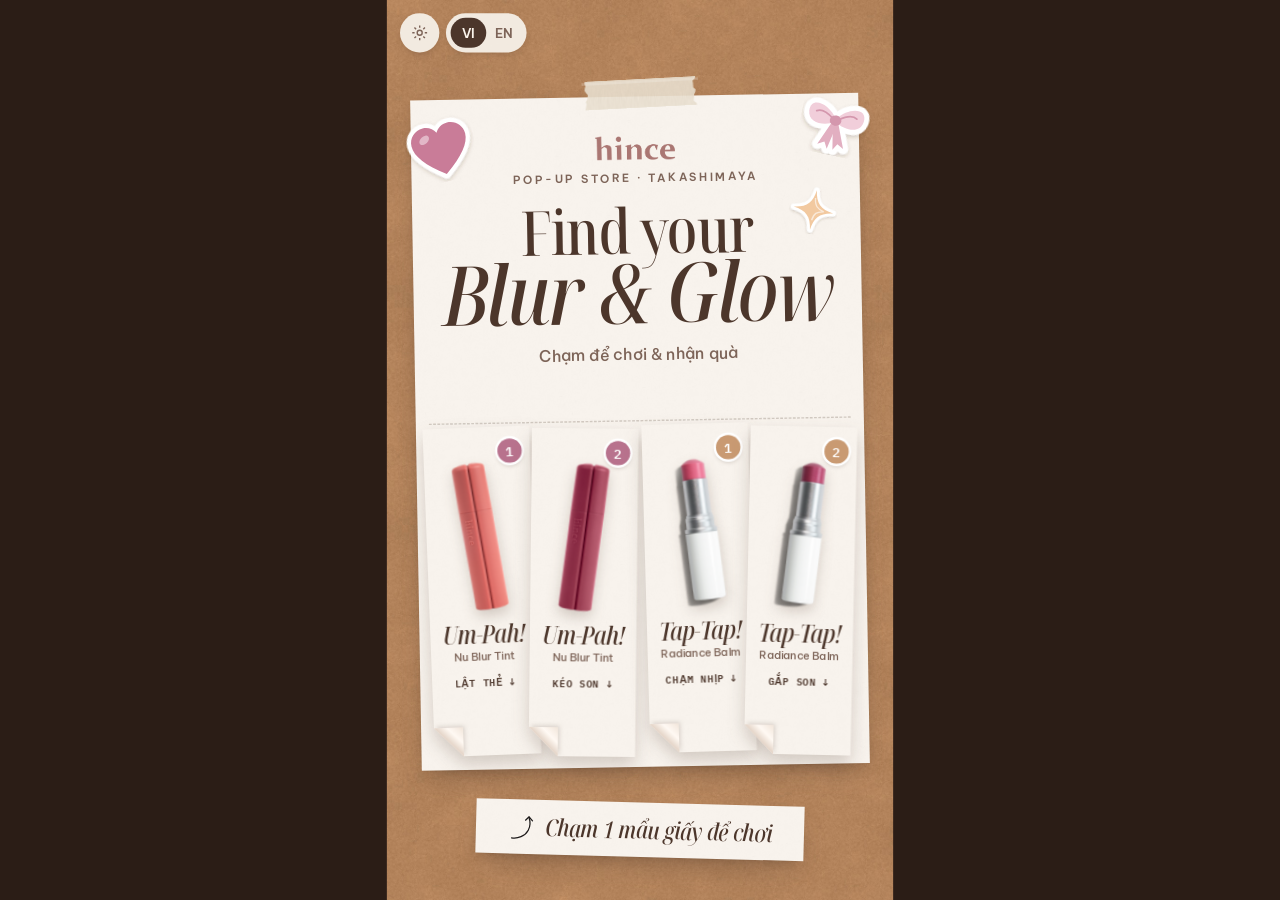
==== commit 0e0507b0: "v2.6.1: index + service worker (cache hince-led-v2.6.1)" ====
--- a/index.html
+++ b/index.html
@@ -3,199 +3,171 @@
 <head>
 <meta charset="utf-8">
 <meta name="viewport" content="width=device-width, initial-scale=1, maximum-scale=1, minimum-scale=1, user-scalable=no, viewport-fit=cover">
-<meta name="theme-color" content="#FF5FA2">
+<meta name="theme-color" content="#B6845D">
 <meta name="mobile-web-app-capable" content="yes">
 <meta name="apple-mobile-web-app-capable" content="yes">
 <title>hince Pop-Up · Um-Pah! &amp; Tap-Tap!</title>
 <link rel="manifest" href="manifest.webmanifest">
+<link rel="stylesheet" href="assets/v26/fonts/fonts.css">
 <link rel="stylesheet" href="css/style.css">
 </head>
 <body>
 <div id="stage">
 
-  <!-- ============ ATTRACT ============ -->
+  <!-- ============ ATTRACT (v2.6: taped flyer + 4 tear-off ticket tabs; the SELECT step is gone) ============ -->
+  <!-- a tap on a ticket (button.game-card[data-game]) → toIntro(game). app.js layoutSelect() shows only selectable games (4/3/2/1 share the width).
+       has-video: the attract video plays full-screen over the flyer (only the bottom note shows); the first tap adds .peek (flyer), idle → video again -->
   <section class="screen v2" id="s-attract">
+    <div class="at-art">
+      <div class="abs paper at-flyer">
+        <div class="at-head">
+          <img class="at-logo" src="assets/img/logo.png" alt="hince">
+          <div class="eyebrow at-eb">Pop-Up Store · Takashimaya</div>
+          <div class="disp at-t1">Find your</div>
+          <div class="disp it at-t2">Blur &amp; Glow</div>
+          <div class="at-sub" data-i18n="attract.line"></div>
+        </div>
+        <div class="at-tear dash"></div>
+        <div class="at-tabs">
+          <button class="game-card at-tw" data-game="umpah" style="transform:rotate(-1.2deg)"><span class="tab paper"><span class="num"><i class="badge">1</i></span>
+            <img class="p" src="assets/img/products/nu_blur_tint/06_nu_rose.png" style="transform:rotate(-8deg)" alt="">
+            <span class="disp it nm">Um-Pah!</span><span class="pr">Nu Blur Tint</span><span class="go"><span data-i18n="attract.act.memo"></span> ↓</span><span class="curl"></span></span></button>
+          <button class="game-card at-tw" data-game="umpah2" style="transform:rotate(1.6deg) translateY(6px)"><span class="tab paper"><span class="num"><i class="badge">2</i></span>
+            <img class="p" src="assets/img/products/nu_blur_tint/08_wild.png" style="transform:rotate(7deg)" alt="">
+            <span class="disp it nm">Um-Pah!</span><span class="pr">Nu Blur Tint</span><span class="go"><span data-i18n="attract.act.kiss"></span> ↓</span><span class="curl"></span></span></button>
+          <button class="game-card at-tw" data-game="taptap" style="transform:rotate(-0.6deg)"><span class="tab paper"><span class="num"><i class="badge tp">1</i></span>
+            <img class="p" src="assets/img/products/radiance_balm/shelly_pink.png" style="transform:rotate(-6deg)" alt="">
+            <span class="disp it nm">Tap-Tap!</span><span class="pr">Radiance Balm</span><span class="go"><span data-i18n="attract.act.tap"></span> ↓</span><span class="curl"></span></span></button>
+          <button class="game-card at-tw" data-game="taptap2" style="transform:rotate(2.2deg) translateY(10px)"><span class="tab paper"><span class="num"><i class="badge tp">2</i></span>
+            <img class="p" src="assets/img/products/radiance_balm/lil_mauve.png" style="transform:rotate(6deg)" alt="">
+            <span class="disp it nm">Tap-Tap!</span><span class="pr">Radiance Balm</span><span class="go"><span data-i18n="attract.act.grab"></span> ↓</span><span class="curl"></span></span></button>
+        </div>
+      </div>
+      <div class="tape" style="left:416px;top:168px;transform:rotate(-3deg)"></div>
+      <img class="st" src="assets/v26/stickers/p_heart.svg" style="left:40px;top:250px;width:150px;transform:rotate(-14deg)" alt="">
+      <img class="st" src="assets/v26/stickers/p_sparkle.svg" style="left:858px;top:396px;width:104px;transform:rotate(10deg)" alt="">
+      <img class="st" src="assets/v26/stickers/p_bow.svg" style="left:880px;top:204px;width:150px;transform:rotate(12deg)" alt="">
+    </div>
     <video id="attract-video" muted loop playsinline preload="auto"></video>
-    <!-- .at-art hides while #s-attract.has-video (the video plays underneath; window, hand and bottom line stay) -->
-    <div class="at-art">
-      <img class="abs" src="assets/img/bg/bg_sky_pink.png" style="left:0;top:0;width:1080px;height:1920px" alt="">
-      <img class="abs" src="assets/img/logo_white.png" style="left:390px;top:96px;width:300px" alt="hince">
-      <!-- v2.4 B layout V3 "Chéo góc": 1 Nu Blur + 1 Radiance Balm + 2 stickers, each floating on its own outer .at-fl wrapper
-           (--fy/--fr amplitude, --fd duration, --fdl delay); static rotation + filters stay on the inner <img>. -->
-      <div class="abs at-fl" style="left:91px;top:210px;z-index:1;--fy:14px;--fr:2deg;--fd:4.6s;--fdl:0s"><img class="prod" src="assets/img/products/nu_blur_tint/06_nu_rose.png" style="height:820px;transform:rotate(-22deg)" alt=""></div>
-      <div class="abs at-fl" style="left:786px;top:770px;z-index:1;--fy:14px;--fr:2deg;--fd:4.2s;--fdl:-2.1s"><img class="prod" src="assets/img/products/radiance_balm/shelly_pink.png" style="height:720px;transform:rotate(24deg)" alt=""></div>
-      <div class="abs at-fl" style="left:785px;top:365px;z-index:2;--fy:16px;--fr:2deg;--fd:3.6s;--fdl:-1s"><img class="glow" src="assets/img/3d/star_chrome.png" style="width:110px;transform:rotate(8deg)" alt=""></div>
-      <div class="abs at-fl" style="left:165px;top:1135px;z-index:2;--fy:16px;--fr:2deg;--fd:3.6s;--fdl:-2.4s"><img class="glow" src="assets/img/3d/sparkle_butter.png" style="width:90px" alt=""></div>
-      <!-- campaign line, never translated: FIND YOUR (Silkscreen chip) · BLUR / GLOW (Pixelify Sans, English only) · yellow & sticker -->
-      <div id="at-title"><div class="t-chip">FIND YOUR</div><div class="tA-word tA-blur">BLUR</div><div class="tA-amp">&amp;</div><div class="tA-word">GLOW</div></div>
-    </div>
-    <div class="abs win fx-winopen" style="left:150px;top:1320px;width:780px;height:330px">
-      <div class="bar"><span>START.EXE</span><span class="ico"><i class="u"></i><i class="sq"></i>×</span></div>
-      <div class="chip at-ready">ARE YOU READY?</div>
-      <div class="btn fx-breathe at-yes">YES!</div>
-    </div>
-    <div class="abs fx-tap" style="left:700px;top:1530px"><img class="pix" src="assets/img/px/px_hand.svg" style="width:120px;transform:rotate(-18deg)" alt=""></div>
-    <img class="abs pix fx-blink" src="assets/img/px/px_sparkle_w.svg" style="left:170px;top:1735px;width:48px" alt="">
-    <img class="abs pix fx-blink d1" src="assets/img/px/px_sparkle_w.svg" style="left:860px;top:1735px;width:48px" alt="">
-    <div class="abs center vn at-line" data-i18n="attract.line"></div>
-    <!-- v2.3 C1: staff corner buttons; never start the game (app.js corner(): stopPropagation on pointerdown + click).
-         ⚙ #cc-btn → PIN → Control Center; ▶ VIDEO #promo-btn shown (.on) only when settings.promoVideo can load → PROMO -->
-    <button class="at-corner" id="cc-btn" aria-label="control center"><svg viewBox="0 0 12 12"><path d="M4 0h4v1H4zM1 1h2v1H1zM4 1h4v1H4zM9 1h2v1H9zM1 2h10v1H1zM2 3h8v1H2zM0 4h5v1H0zM7 4h5v1H7zM0 5h4v2H0zM8 5h4v2H8zM0 7h5v1H0zM7 7h5v1H7zM2 8h8v1H2zM1 9h10v1H1zM1 10h2v1H1zM4 10h4v1H4zM9 10h2v1H9zM4 11h4v1H4z"/></svg></button>
+    <div class="abs paper at-note"><img src="assets/v26/paper/arrow.svg" alt=""><span class="disp it" data-i18n="attract.note"></span></div>
+    <!-- staff corners (never start a game; app.js corner(): stopPropagation on pointerdown + click): ⚙ → PIN → Control Center, VI | EN, ▶ VIDEO (.on when the promo loads) -->
+    <button class="at-corner" id="cc-btn" aria-label="control center"><svg viewBox="0 0 24 24" fill="none" stroke="#7D6458" stroke-width="1.8"><circle cx="12" cy="12" r="3.2"/><path d="M12 2.5v3M12 18.5v3M2.5 12h3M18.5 12h3M5.3 5.3l2.1 2.1M16.6 16.6l2.1 2.1M5.3 18.7l2.1-2.1M16.6 7.4l2.1-2.1"/></svg></button>
     <div class="lang-sw" id="lang-sw"><button data-lang="vi">VI</button><button data-lang="en">EN</button></div>
-    <button class="at-corner" id="promo-btn" aria-label="promo video"><svg viewBox="0 0 10 12"><path d="M0 0h2v1h2v1h2v1h2v1h2v4H8v1H6v1H4v1H2v1H0z"/></svg>VIDEO</button>
-  </section>
-
-  <!-- ============ SELECT ============ -->
-  <section class="screen v2" id="s-select">
-    <img class="abs" src="assets/img/logo.png" style="left:415px;top:66px;width:250px" alt="hince">
-    <img class="abs pix fx-blink" src="assets/img/px/px_sparkle_w.svg" style="left:120px;top:96px;width:40px" alt="">
-    <img class="abs pix fx-blink d1" src="assets/img/px/px_sparkle_w.svg" style="left:920px;top:96px;width:40px" alt="">
-    <div class="abs center ttl pink" style="top:176px;font-size:88px">CHOOSE<br>YOUR GAME</div>
-    <!-- v2.2: each card = ONE button (450x640, children in card coords). app.js layoutSelect() shows only selectable games
-         (Admin "Bật/tắt game" + module loaded) and sets left/top from the count (4 = 2x2, 3, 2 = one row, 1 = centred). -->
-    <button class="game-card fx-winopen" data-game="umpah" style="left:70px;top:452px">
-      <span class="abs win gc-win"><span class="bar"><span>UM-PAH-1.EXE</span><span class="ico"><i class="u"></i><i class="sq"></i>×</span></span></span>
-      <!-- v2.3: memory game art (mockup_v23 ?s=select): packshot 06 + mini back card (8-bit tube) + mini face card NU ROSE -->
-      <img class="abs prod" src="assets/img/products/nu_blur_tint/06_nu_rose.png" style="left:34px;top:44px;height:262px;transform:rotate(-8deg)" alt="">
-      <span class="mc back mini" style="left:150px;top:78px;transform:rotate(-7deg)"><img class="tube" src="assets/img/px/tube/px_tube_06_nu_rose.png" alt=""><img class="sp" src="assets/img/px/px_sparkle_w.svg" style="left:16px;top:30px" alt=""><img class="lg" src="assets/img/logo.png" alt=""></span>
-      <span class="mc face mini" style="left:278px;top:62px;transform:rotate(8deg)"><img src="assets/img/lips_photo/06_nu_rose.jpg" alt=""><span>NU ROSE</span></span>
-      <img class="abs glow" src="assets/img/3d/sparkle_butter.png" style="left:362px;top:30px;width:66px" alt="">
-      <span class="abs ttl pink gc-ttl">UM-<br>PAH!</span>
-      <span class="abs lvl">1</span>
-      <span class="abs vn gc-sub">Nu Blur Tint</span>
-      <span class="abs btn gc-play">PLAY <svg class="tri" viewBox="0 0 10 12"><path d="M0 0h2v1h2v1h2v1h2v1h2v4H8v1H6v1H4v1H2v1H0z"/></svg></span>
-    </button>
-    <button class="game-card fx-winopen" data-game="umpah2" style="left:560px;top:452px">
-      <span class="abs win gc-win"><span class="bar"><span>UM-PAH-2.EXE</span><span class="ico"><i class="u"></i><i class="sq"></i>×</span></span></span>
-      <span class="abs gc-pol"><img src="assets/img/lips_photo/06_nu_rose.jpg" alt=""></span>
-      <img class="abs prod" src="assets/img/products/nu_blur_tint/06_nu_rose.png" style="left:300px;top:96px;height:230px;transform:rotate(-24deg)" alt="">
-      <img class="abs pix" src="assets/img/px/px_arrow_up.svg" style="left:262px;top:214px;width:42px;transform:rotate(-60deg)" alt="">
-      <span class="abs fx-float d2" style="left:330px;top:40px"><img src="assets/img/3d/heart_pink.png" style="width:84px;transform:rotate(12deg)" alt=""></span>
-      <span class="abs ttl pink gc-ttl">UM-<br>PAH!</span>
-      <span class="abs lvl">2</span>
-      <span class="abs vn gc-sub">Nu Blur Tint</span>
-      <span class="abs btn gc-play">PLAY <svg class="tri" viewBox="0 0 10 12"><path d="M0 0h2v1h2v1h2v1h2v1h2v4H8v1H6v1H4v1H2v1H0z"/></svg></span>
-    </button>
-    <button class="game-card fx-winopen" data-game="taptap" style="left:70px;top:1142px">
-      <span class="abs win lil gc-win"><span class="bar"><span>TAP-TAP-1.EXE</span><span class="ico"><i class="u"></i><i class="sq"></i>×</span></span></span>
-      <img class="abs prod" src="assets/img/products/radiance_balm/gleaming.png" style="left:118px;top:72px;height:225px;transform:rotate(-12deg)" alt="">
-      <img class="abs prod" src="assets/img/products/radiance_balm/shelly_pink.png" style="left:180px;top:50px;height:245px" alt="">
-      <img class="abs prod" src="assets/img/products/radiance_balm/lil_mauve.png" style="left:244px;top:72px;height:225px;transform:rotate(12deg)" alt="">
-      <span class="abs fx-float d3" style="left:40px;top:200px"><img class="glow" src="assets/img/3d/pearl_orb.png" style="width:100px" alt=""></span>
-      <span class="abs ttl lil gc-ttl">TAP-<br>TAP!</span>
-      <span class="abs lvl lil">1</span>
-      <span class="abs vn gc-sub">Radiance Balm</span>
-      <span class="abs btn lil gc-play">PLAY <svg class="tri" viewBox="0 0 10 12"><path d="M0 0h2v1h2v1h2v1h2v1h2v4H8v1H6v1H4v1H2v1H0z"/></svg></span>
-    </button>
-    <button class="game-card fx-winopen" data-game="taptap2" style="left:560px;top:1142px">
-      <span class="abs win lil gc-win"><span class="bar"><span>TAP-TAP-2.EXE</span><span class="ico"><i class="u"></i><i class="sq"></i>×</span></span></span>
-      <span class="abs gc-cable"></span>
-      <img class="abs prod" src="assets/img/products/radiance_balm/shelly_pink.png" style="left:192px;top:110px;height:200px" alt="">
-      <img class="abs pix" src="assets/img/px/px_claw_closed.svg" style="left:153px;top:84px;width:144px" alt="">
-      <span class="abs fx-float" style="left:330px;top:150px"><img class="glow" src="assets/img/3d/star_lilac.png" style="width:96px;transform:rotate(10deg)" alt=""></span>
-      <span class="abs fx-float d1" style="left:40px;top:120px"><img class="glow" src="assets/img/3d/sparkle_butter.png" style="width:80px" alt=""></span>
-      <span class="abs ttl lil gc-ttl">TAP-<br>TAP!</span>
-      <span class="abs lvl lil">2</span>
-      <span class="abs vn gc-sub">Radiance Balm</span>
-      <span class="abs btn lil gc-play">PLAY <svg class="tri" viewBox="0 0 10 12"><path d="M0 0h2v1h2v1h2v1h2v1h2v4H8v1H6v1H4v1H2v1H0z"/></svg></span>
-    </button>
-  </section>
-
-  <!-- ============ INTRO (v2.4 A: 3D product reveal between SELECT and READY) ============ -->
-  <!-- app.js toIntro(): .lilac for Tap-Tap!, one of the two preloaded videos (1:1, 810x1080), end PNG = fallback, then toReady() -->
+    <button class="at-corner" id="promo-btn" aria-label="promo video"><svg viewBox="0 0 10 12"><path d="M1 0.5 L9.5 6 L1 11.5 Z"/></svg>VIDEO</button>
+  </section>
+
+  <!-- ============ SELECT: v2.6 merged into ATTRACT (kept empty in the DOM; show('select') routes to attract) ============ -->
+  <section class="screen v2" id="s-select"></section>
+
+  <!-- ============ INTRO (v2.4 A, v2.6 paper): label + tape, the video box (no frame), title strip covering the video's bottom edge ============ -->
+  <!-- app.js toIntro(): one of the two preloaded videos (1:1, 810x1080), end PNG = fallback, then toReady() -->
   <section class="screen v2" id="s-intro">
-    <img class="abs" src="assets/img/logo.png" style="left:415px;top:80px;width:250px" alt="hince">
-    <div class="abs in-chip"><span id="intro-chip">NU BLUR TINT</span></div>
+    <div class="abs paper in-lab"><img src="assets/img/logo.png" alt="hince"><div class="eyebrow" id="intro-chip">NU BLUR TINT</div></div>
+    <div class="tape" style="left:416px;top:70px;transform:rotate(3deg)"></div>
     <div class="abs in-box">
       <video class="in-vid" id="intro-nb" muted playsinline preload="auto" poster="assets/video/reveal/reveal_nublur_end.png"></video>
       <video class="in-vid" id="intro-rb" muted playsinline preload="auto" poster="assets/video/reveal/reveal_balm_end.png"></video>
       <img class="in-end" id="intro-end" src="assets/video/reveal/reveal_nublur_end.png" alt="">
     </div>
-    <div class="abs center in-title" id="intro-title"></div>
-    <div class="abs center vn in-skip"><span data-i18n="intro.skip"></span><svg viewBox="0 0 12 8"><path d="M0 0h1v1h1v1h1v1h1v2H3v1H2v1H1v1H0zM6 0h1v1h1v1h1v1h1v2H9v1H8v1H7v1H6z"/></svg></div>
+    <div class="abs paper in-strip"><div class="in-title" id="intro-title"></div></div>
+    <div class="tape" style="left:60px;top:1274px;width:200px;transform:rotate(-28deg)"></div><div class="tape" style="left:820px;top:1288px;width:200px;transform:rotate(24deg)"></div>
+    <img class="st" src="assets/v26/stickers/p_sparkle.svg" style="left:850px;top:300px;width:100px;transform:rotate(12deg)" alt="">
+    <div class="abs center in-skip"><span data-i18n="intro.skip"></span> ››</div>
     <div class="in-flash" id="intro-flash"></div>
   </section>
 
-  <!-- ============ READY (icon story + 3·2·1, auto-start) ============ -->
-  <!-- app.js toReady(): data-story (registry story class) shows .rd-up / .rd-tt / .rd-kk / .rd-gg, .lilac + .win.lil for the lilac world,
-       #ready-title + the 2.4 s flash in #ready-count = title + number badge (readyPair), #ready-count runs the timeline -->
+  <!-- ============ READY (v2.6 spiral notebook: eyebrow, title + badge, product line, 3 numbered cells; cocoa 3·2·1 circle) ============ -->
+  <!-- app.js toReady(): data-story (registry story class) shows one .rd-grid; #ready-title / the 2.4 s flash in #ready-count = title + number badge (readyPair) -->
   <section class="screen v2" id="s-ready" data-game="umpah" data-story="rd-up">
-    <img class="abs" src="assets/img/logo.png" style="left:415px;top:80px;width:250px" alt="hince">
-    <img class="abs pix fx-blink" src="assets/img/px/px_sparkle_w.svg" style="left:120px;top:110px;width:40px" alt="">
-    <img class="abs pix fx-blink d1" src="assets/img/px/px_sparkle_w.svg" style="left:920px;top:110px;width:40px" alt="">
-    <div class="abs center rd-title" id="ready-title"></div>
-    <div class="abs win fx-winopen" id="ready-win" style="left:120px;top:560px;width:840px;height:820px"><div class="bar"><span>HOW TO.EXE</span><span class="ico"><i class="u"></i><i class="sq"></i>×</span></div></div>
-    <div class="abs fx-float d1 rd-spk" style="left:840px;top:650px"><img class="glow" src="assets/img/3d/sparkle_butter.png" style="width:90px" alt=""></div>
-    <!-- v2.3 Um-Pah! 1 (memory): two NU ROSE face cards, the hand taps the left one: LẬT 2 Ô ▶ UM-PAH! -->
-    <div class="rd-up fx-winopen">
-      <div class="mc face" style="left:200px;top:700px;transform:rotate(-6deg)"><img src="assets/img/lips_photo/06_nu_rose.jpg" alt=""><span>NU ROSE</span></div>
-      <div class="mc face" style="left:650px;top:700px;transform:rotate(6deg)"><img src="assets/img/lips_photo/06_nu_rose.jpg" alt=""><span>NU ROSE</span></div>
-      <div class="abs fx-tap" style="left:300px;top:880px;will-change:transform"><img class="pix" src="assets/img/px/px_hand.svg" style="width:120px" alt=""></div>
-      <div class="abs ttl vnt" style="left:190px;top:1060px;font-size:72px" data-i18n="ready.memo.label"></div>
-      <svg class="abs tri fx-blink" viewBox="0 0 10 12" style="left:470px;top:1078px;width:44px;height:52px;color:var(--hot)"><path d="M0 0h2v1h2v1h2v1h2v1h2v4H8v1H6v1H4v1H2v1H0z"/></svg>
-      <div class="abs ttl pink" style="left:540px;top:1070px;font-size:60px">UM-PAH!</div>
-      <div class="abs center vn" style="top:1240px;font-size:56px" data-i18n="ready.memo.line"></div>
-    </div>
-    <div class="rd-tt fx-winopen">
-      <div class="abs rd-pad"></div>
-      <div class="abs rd-tile"><img src="assets/img/products/radiance_balm/shelly_pink.png" alt=""></div>
-      <div class="abs fx-tap" style="left:350px;top:840px"><img class="pix" src="assets/img/px/px_hand.svg" style="width:120px" alt=""></div>
-      <div class="abs ttl vnt rd-lbl" style="left:230px" data-i18n="ready.tap.label"></div>
-      <svg class="abs tri fx-blink rd-tri" viewBox="0 0 10 12"><path d="M0 0h2v1h2v1h2v1h2v1h2v4H8v1H6v1H4v1H2v1H0z"/></svg>
-      <div class="abs rd-gold"><img class="glow" src="assets/img/3d/star_chrome.png" alt=""><span>TAP-TAP</span></div>
-      <div class="abs ttl vnt rd-lbl x2" style="left:630px">x2</div>
-      <div class="abs center vn rd-line" data-i18n="ready.tap.gold"></div>
-    </div>
-    <!-- v2.2 Um-Pah! 2: the hand drags the tube up (.rd-drag) → lip photo polaroid (06 Nu Rose, colour reference: no filter) -->
-    <div class="rd-kk fx-winopen">
-      <img class="abs pix fx-blink" src="assets/img/px/px_arrow_up.svg" style="left:322px;top:624px;width:56px" alt="">
-      <div class="abs rd-drag">
-        <img class="abs prod" src="assets/img/products/nu_blur_tint/06_nu_rose.png" style="left:320px;top:740px;height:250px" alt="">
-        <img class="abs pix" src="assets/img/px/px_hand.svg" style="left:318px;top:880px;width:120px" alt="">
-      </div>
-      <div class="abs ttl vnt rd-lbl" style="left:230px" data-i18n="ready.kiss.label"></div>
-      <svg class="abs tri fx-blink rd-tri" viewBox="0 0 10 12"><path d="M0 0h2v1h2v1h2v1h2v1h2v4H8v1H6v1H4v1H2v1H0z"/></svg>
-      <div class="abs fx-breathe" style="left:605px;top:740px;width:250px;height:200px;will-change:transform"><span class="abs rd-pol"><img src="assets/img/lips_photo/06_nu_rose.jpg" alt=""></span></div>
-      <div class="abs ttl pink rd-lbl en" style="left:550px">UM-PAH!</div>
-      <div class="abs center vn rd-line" data-i18n="ready.kiss.line"></div>
-    </div>
-    <!-- v2.2 Tap-Tap! 2: the hand taps under the open claw → the closed claw lifts the balm (.rd-lift) -->
-    <div class="rd-gg fx-winopen">
-      <div class="abs rd-cable" style="left:346px;top:620px;height:70px"></div>
-      <img class="abs pix" src="assets/img/px/px_claw_open.svg" style="left:278px;top:680px;width:144px" alt="">
-      <img class="abs prod" src="assets/img/products/radiance_balm/shelly_pink.png" style="left:321px;top:800px;height:200px" alt="">
-      <div class="abs fx-tap" style="left:362px;top:860px;will-change:transform"><img class="pix" src="assets/img/px/px_hand.svg" style="width:120px" alt=""></div>
-      <div class="abs ttl vnt rd-lbl" style="left:230px" data-i18n="ready.tap.label"></div>
-      <svg class="abs tri fx-blink rd-tri" viewBox="0 0 10 12"><path d="M0 0h2v1h2v1h2v1h2v1h2v4H8v1H6v1H4v1H2v1H0z"/></svg>
-      <div class="abs rd-lift">
-        <div class="abs rd-cable" style="left:726px;top:640px;height:56px"></div>
-        <img class="abs prod" src="assets/img/products/radiance_balm/shelly_pink.png" style="left:701px;top:716px;height:200px" alt="">
-        <img class="abs pix" src="assets/img/px/px_claw_closed.svg" style="left:658px;top:690px;width:144px" alt="">
-      </div>
-      <div class="abs ttl vnt rd-lbl hl" style="left:610px" data-i18n="ready.grab.label"></div>
-      <div class="abs center vn rd-line" data-i18n="ready.grab.line"></div>
-    </div>
+    <div class="abs paper rd-book" id="ready-win">
+      <svg class="rd-spiral" viewBox="0 0 940 80"><g fill="none" stroke="#4C362B" stroke-width="7" stroke-linecap="round"><path d="M44 52C44 16 64 4 64 30v10M104 52c0-36 20-48 20-22v10M164 52c0-36 20-48 20-22v10M224 52c0-36 20-48 20-22v10M284 52c0-36 20-48 20-22v10M344 52c0-36 20-48 20-22v10M404 52c0-36 20-48 20-22v10M464 52c0-36 20-48 20-22v10M524 52c0-36 20-48 20-22v10M584 52c0-36 20-48 20-22v10M644 52c0-36 20-48 20-22v10M704 52c0-36 20-48 20-22v10M764 52c0-36 20-48 20-22v10M824 52c0-36 20-48 20-22v10M884 52c0-36 20-48 20-22v10"/></g><g fill="#DCCBC0"><circle cx="48" cy="52" r="9"/><circle cx="108" cy="52" r="9"/><circle cx="168" cy="52" r="9"/><circle cx="228" cy="52" r="9"/><circle cx="288" cy="52" r="9"/><circle cx="348" cy="52" r="9"/><circle cx="408" cy="52" r="9"/><circle cx="468" cy="52" r="9"/><circle cx="528" cy="52" r="9"/><circle cx="588" cy="52" r="9"/><circle cx="648" cy="52" r="9"/><circle cx="708" cy="52" r="9"/><circle cx="768" cy="52" r="9"/><circle cx="828" cy="52" r="9"/><circle cx="888" cy="52" r="9"/></g></svg>
+      <div class="rd-hd">
+        <div class="rd-eb" data-i18n="ready.eyebrow"></div>
+        <div class="rd-title" id="ready-title"></div>
+        <div class="rd-prod" id="ready-prod">Nu Blur Tint</div>
+      </div>
+      <!-- Um-Pah! 1 (memory) -->
+      <div class="rd-grid rd-up">
+        <div class="cell"><span class="n">01</span>
+          <div class="cf" style="left:20px;top:80px;width:170px;transform:rotate(-8deg)"><div class="ph" style="background-image:url(assets/img/lips_photo/06_nu_rose.jpg)"></div><div class="cap">06 NU ROSE</div></div>
+          <div class="cf" style="left:76px;top:150px;width:170px;transform:rotate(7deg)"><div class="ph" style="background-image:url(assets/img/lips_photo/08_wild.jpg)"></div><div class="cap">08 WILD</div></div>
+          <div class="tx"><b data-i18n="memo.peek"></b></div></div>
+        <div class="cell"><span class="n">02</span>
+          <div class="cb" style="left:16px;top:96px;width:140px;height:190px;transform:rotate(-6deg)"><div class="in"></div><img src="assets/img/products/nu_blur_tint/06_nu_rose.png" alt=""><div class="w" style="font-size:18px">hince</div></div>
+          <div class="cf" style="left:100px;top:120px;width:150px;transform:rotate(6deg)"><div class="ph" style="background-image:url(assets/img/lips_photo/06_nu_rose.jpg)"></div><div class="cap" style="font-size:15px">06 NU ROSE</div></div>
+          <img class="st" src="assets/v26/stickers/p_sparkle.svg" style="left:196px;top:82px;width:60px" alt="">
+          <div class="tx"><b data-i18n="ready.memo.label"></b><span data-i18n="memo.hint"></span></div></div>
+        <div class="cell"><span class="n">03</span>
+          <div class="cf" style="left:18px;top:86px;width:140px;transform:rotate(-5deg)"><div class="ph" style="background-image:url(assets/img/lips_photo/06_nu_rose.jpg)"></div><div class="cap" style="font-size:15px">06 NU ROSE</div></div>
+          <div class="cf" style="left:104px;top:100px;width:140px;transform:rotate(5deg)"><div class="ph" style="background-image:url(assets/img/lips_photo/06_nu_rose.jpg)"></div><div class="cap" style="font-size:15px">06 NU ROSE</div></div>
+          <div class="stamp" style="left:30px;top:270px;transform:rotate(-10deg);font-size:46px">Um-Pah!</div>
+          <div class="tx"><b>Um-Pah!</b></div></div>
+      </div>
+      <!-- Tap-Tap! 1 (rhythm): balm slides onto the cap pad, gold balm = 2 taps -->
+      <div class="rd-grid rd-tt">
+        <div class="cell"><span class="n">01</span>
+          <img class="rd-pad" src="assets/v26/tap/cap_pad.png" alt="">
+          <div class="rd-tile"><img class="prod" src="assets/img/products/radiance_balm/shelly_pink.png" alt=""></div>
+          <div class="tx"><b data-i18n="ready.tap.label"></b></div></div>
+        <div class="cell"><span class="n">02</span>
+          <div class="rd-halo"></div><div class="rd-gold"><img class="prod" src="assets/img/products/radiance_balm/gleaming.png" alt=""></div><div class="rd-x2">×2</div>
+          <div class="tx"><b>×2</b><span data-i18n="ready.tap.gold"></span></div></div>
+        <div class="cell"><span class="n">03</span>
+          <img class="st" src="assets/v26/stickers/p_star.svg" style="left:96px;top:110px;width:70px" alt="">
+          <div class="stamp tp" style="left:28px;top:220px;transform:rotate(-8deg);font-size:54px">Perfect!</div>
+          <div class="tx"><b>Perfect!</b></div></div>
+      </div>
+      <!-- Um-Pah! 2 (kiss): drag the tube up onto the lips polaroid -->
+      <div class="rd-grid rd-kk">
+        <div class="cell"><span class="n">01</span>
+          <div class="rd-drag"><img class="prod" src="assets/img/products/nu_blur_tint/06_nu_rose.png" alt=""></div>
+          <div class="tx"><b data-i18n="ready.kiss.label"></b></div></div>
+        <div class="cell"><span class="n">02</span>
+          <div class="cf" style="left:24px;top:96px;width:210px;transform:rotate(-4deg)"><div class="ph" style="background-image:url(assets/img/lips_photo/06_nu_rose.jpg)"></div><div class="cap">06 NU ROSE</div></div>
+          <div class="tx"><span data-i18n="ready.kiss.line"></span></div></div>
+        <div class="cell"><span class="n">03</span>
+          <img class="st" src="assets/v26/stickers/p_heart.svg" style="left:120px;top:110px;width:90px;transform:rotate(12deg)" alt="">
+          <div class="stamp" style="left:30px;top:220px;transform:rotate(-10deg);font-size:54px">Um-Pah!</div>
+          <div class="tx"><b>Um-Pah!</b></div></div>
+      </div>
+      <!-- Tap-Tap! 2 (claw): tap → the claw closes and lifts the balm -->
+      <div class="rd-grid rd-gg">
+        <div class="cell"><span class="n">01</span>
+          <img class="rd-head" src="assets/v26/claw/claw_head_open.png" alt="">
+          <img class="prod rd-balm" src="assets/img/products/radiance_balm/shelly_pink.png" alt="">
+          <div class="tx"><b data-i18n="ready.tap.label"></b></div></div>
+        <div class="cell"><span class="n">02</span>
+          <div class="rd-lift"><img class="rd-head" src="assets/v26/claw/claw_head_closed.png" alt=""><img class="prod rd-balm" src="assets/img/products/radiance_balm/shelly_pink.png" alt=""></div>
+          <div class="tx"><b data-i18n="ready.grab.label"></b><span data-i18n="ready.grab.line"></span></div></div>
+        <div class="cell"><span class="n">03</span>
+          <div class="rd-trays"><i><img src="assets/v26/heads/head_shelly_pink.png" alt=""></i><i><img src="assets/v26/heads/head_gleaming.png" alt=""></i><i></i></div>
+          <div class="tx"><b>3/7</b></div></div>
+      </div>
+    </div>
+    <img class="st" src="assets/v26/stickers/p_lips.svg" style="left:846px;top:166px;width:170px;transform:rotate(14deg)" alt="">
+    <img class="st" src="assets/v26/stickers/p_heart.svg" style="left:44px;top:1356px;width:120px;transform:rotate(-12deg)" alt="">
     <div class="abs center ttl rd-count" id="ready-count"></div>
-  </section>
-
-  <!-- ============ UM-PAH! 1 GAME (v2.3 "Lật Cặp Môi", mockup_v23 ?s=memo|memo_hit) ============ -->
-  <!-- umpah1.js builds 16 .m-card[data-i] (index = row*4 + col; hit area = card + 8 px) and 8 progress lips.
+    <div class="abs center rd-cap" data-i18n="ready.count"></div>
+  </section>
+
+  <!-- ============ UM-PAH! 1 GAME (v2.3 "Lật Cặp Môi", v2.6 paper: card back .cb, face = polaroid .cf) ============ -->
+  <!-- umpah1.js builds 16 .m-card[data-i] (index = row*4 + col; hit area = card + 8 px) and 8 progress p_lips stickers.
        #s-umpah[data-st] = peek | ready (taps accepted, timer runs) | anim | over | off. Lip photos: no filter ever. -->
   <section class="screen v2" id="s-umpah" data-st="off">
-    <div class="abs win" style="left:70px;top:60px;width:440px;height:170px"><div class="bar"><span>SCORE</span><span class="ico">×</span></div><div class="m-num" id="m-score">0</div></div>
-    <div class="abs m-time"><span class="chip">TIME <span id="m-time">45</span></span><div class="seg" id="m-seg"><i class="on"></i><i class="on"></i><i class="on"></i><i class="on"></i><i class="on"></i><i class="on"></i><i class="on"></i><i class="on"></i><i class="on"></i><i class="on"></i><i class="on"></i><i class="on"></i><i class="on"></i><i class="on"></i><i class="on"></i></div></div>
+    <div class="hud paper" style="left:40px;transform:rotate(-1.5deg)"><div class="k" data-i18n="hud.score"></div><div class="v" id="m-score">0</div></div>
+    <div class="tape" style="left:110px;top:24px;width:150px;height:40px;transform:rotate(-6deg)"></div>
+    <div class="hud paper" style="left:740px;transform:rotate(1.2deg)"><div class="k" data-i18n="hud.time"></div><div class="v" id="m-time">0:45</div><div class="seg pb" id="m-seg"><i class="on"></i><i class="on"></i><i class="on"></i><i class="on"></i><i class="on"></i><i class="on"></i><i class="on"></i><i class="on"></i><i class="on"></i><i class="on"></i><i class="on"></i><i class="on"></i><i class="on"></i><i class="on"></i><i class="on"></i></div></div>
+    <div class="tape" style="left:820px;top:26px;width:150px;height:40px;transform:rotate(5deg)"></div>
     <div class="abs m-prog" id="m-prog"></div>
     <div id="m-grid"></div>
-    <div class="abs center vn m-line" id="m-line" data-i18n="memo.peek"></div>
-    <div class="abs center ttl pink m-combo" id="m-combo"></div>
-    <div class="abs fx-float d1 m-deco" style="left:70px;top:1730px"><img class="glow" src="assets/img/3d/star_pink.png" style="width:110px" alt=""></div>
-    <div class="abs fx-float d2 m-deco" style="left:900px;top:1740px"><img class="glow" src="assets/img/3d/sparkle_butter.png" style="width:90px" alt=""></div>
+    <div class="abs paper hint disp it m-hint" id="m-line" data-i18n="memo.peek"></div>
+    <div class="abs center m-combo" id="m-combo"></div>
     <div class="m-fx">
-      <!-- sparkle burst, one group per matched card (umpah1.js moves the group onto the card centre and sets .go) -->
-      <div class="up-burst" id="m-burst-a"><div class="abs" style="left:-150px;top:-120px;--dx:-120px;--dy:-90px"><img class="glow" src="assets/img/3d/star_pink.png" style="width:110px" alt=""></div><div class="abs" style="left:40px;top:-150px;--dx:110px;--dy:-100px"><img class="glow" src="assets/img/3d/sparkle_butter.png" style="width:90px" alt=""></div><div class="abs" style="left:-40px;top:90px;--dx:-30px;--dy:120px"><img class="glow" src="assets/img/3d/sparkle_pearl.png" style="width:70px" alt=""></div></div>
-      <div class="up-burst" id="m-burst-b"><div class="abs" style="left:40px;top:-130px;--dx:120px;--dy:-90px"><img class="glow" src="assets/img/3d/star_butter.png" style="width:100px" alt=""></div><div class="abs" style="left:-140px;top:-40px;--dx:-120px;--dy:-30px"><img class="glow" src="assets/img/3d/sparkle_chrome.png" style="width:80px" alt=""></div><div class="abs" style="left:30px;top:90px;--dx:80px;--dy:110px"><img class="glow" src="assets/img/3d/sparkle_pearl.png" style="width:70px" alt=""></div></div>
-      <!-- match / CLEAR! / TIME UP! banner: full-width paper band, title + sub line -->
-      <div class="m-band" id="m-band"><div class="abs center ttl pink m-band-t" id="m-band-t">UM-PAH!</div><div class="abs center ttl m-band-s" id="m-band-s"></div></div>
+      <!-- sticker burst, one group per matched card (umpah1.js moves the group onto the card centre and sets .go) -->
+      <div class="up-burst" id="m-burst-a"><div class="abs" style="left:-150px;top:-120px;--dx:-120px;--dy:-90px"><img src="assets/v26/stickers/p_heart.svg" style="width:96px" alt=""></div><div class="abs" style="left:40px;top:-150px;--dx:110px;--dy:-100px"><img src="assets/v26/stickers/p_sparkle.svg" style="width:84px" alt=""></div><div class="abs" style="left:-40px;top:90px;--dx:-30px;--dy:120px"><img src="assets/v26/stickers/p_star.svg" style="width:64px" alt=""></div></div>
+      <div class="up-burst" id="m-burst-b"><div class="abs" style="left:40px;top:-130px;--dx:120px;--dy:-90px"><img src="assets/v26/stickers/p_sparkle.svg" style="width:90px" alt=""></div><div class="abs" style="left:-140px;top:-40px;--dx:-120px;--dy:-30px"><img src="assets/v26/stickers/p_heart.svg" style="width:76px" alt=""></div><div class="abs" style="left:30px;top:90px;--dx:80px;--dy:110px"><img src="assets/v26/stickers/p_star.svg" style="width:64px" alt=""></div></div>
+      <!-- match stamp Um-Pah! + points (mono azalea-deep); CLEAR! / TIME UP! use the same stamp -->
+      <div class="m-band" id="m-band"><div class="stamp m-band-t" id="m-band-t">Um-Pah!</div><div class="m-band-s" id="m-band-s"></div></div>
     </div>
   </section>
 
@@ -203,198 +175,205 @@
   <!-- canvas = lanes, tiles, FX (taptap.js); HUD on top ignores pointers (CSS) so every tap reaches the canvas -->
   <section class="screen v2 lilac" id="s-taptap">
     <canvas id="tt-canvas" width="1080" height="1920"></canvas>
-    <div class="abs win lil" style="left:60px;top:60px;width:430px;height:160px"><div class="bar"><span>SCORE</span><span class="ico">×</span></div><div class="tt-num" id="tt-score">0</div></div>
-    <div class="abs tt-time"><div class="chip">TIME <span id="tt-time">30</span></div><div class="seg lil" id="tt-seg"><i class="on"></i><i class="on"></i><i class="on"></i><i class="on"></i><i class="on"></i><i class="on"></i><i class="on"></i><i class="on"></i><i class="on"></i><i class="on"></i><i class="on"></i><i class="on"></i><i class="on"></i><i class="on"></i><i class="on"></i></div></div>
-    <div class="abs center ttl lil tt-combo" id="tt-combo"></div>
-  </section>
-
-  <!-- ============ UM-PAH! 2 GAME (v2.2, mockup_v22 ?s=kiss|kiss_hit) ============ -->
+    <div class="hud paper" style="left:40px;transform:rotate(-1.5deg)"><div class="k" data-i18n="hud.score"></div><div class="v" id="tt-score">0</div></div>
+    <div class="tape" style="left:110px;top:24px;width:150px;height:40px;transform:rotate(-6deg)"></div>
+    <div class="hud paper" style="left:740px;transform:rotate(1.2deg)"><div class="k" data-i18n="hud.time"></div><div class="v" id="tt-time">0:30</div><div class="seg pb" id="tt-seg"><i class="on"></i><i class="on"></i><i class="on"></i><i class="on"></i><i class="on"></i><i class="on"></i><i class="on"></i><i class="on"></i><i class="on"></i><i class="on"></i><i class="on"></i><i class="on"></i><i class="on"></i><i class="on"></i><i class="on"></i></div></div>
+    <div class="tape" style="left:820px;top:26px;width:150px;height:40px;transform:rotate(5deg)"></div>
+    <div class="abs paper tt-combo" id="tt-combo-box"><div class="k" data-i18n="hud.combo"></div><div class="v" id="tt-combo"></div></div>
+    <div class="tape tt-combo-tape" style="left:470px;top:40px;width:140px;height:38px;transform:rotate(3deg)"></div>
+    <div class="abs paper hint tt-hint"><img src="assets/v26/stickers/p_star.svg" alt=""><span class="disp it" data-i18n="ready.tap.gold" data-fit></span></div>
+  </section>
+
+  <!-- ============ UM-PAH! 2 GAME (v2.2, v2.6 paper: target polaroid, tubes on a paper shelf, mono tags) ============ -->
   <!-- umpah2.js: drag (or tap) a .u2-tube[data-shade] onto the photo; #s-umpah2[data-st] = ready | anim | over | off.
-       The lip photos are colour references: no filter on them ever. -->
+       The lip photos are colour references: no filter on them ever. .u2-ped = the mono tag under each tube (ghost while lifted) -->
   <section class="screen v2" id="s-umpah2" data-st="off">
-    <div class="abs win" style="left:70px;top:60px;width:440px;height:170px"><div class="bar"><span>SCORE</span><span class="ico">×</span></div><div class="u2-num" id="u2-score">0</div></div>
-    <div class="abs u2-time"><span class="chip">TIME <span id="u2-time">30</span></span><div class="seg" id="u2-seg"><i class="on"></i><i class="on"></i><i class="on"></i><i class="on"></i><i class="on"></i><i class="on"></i><i class="on"></i><i class="on"></i><i class="on"></i><i class="on"></i><i class="on"></i><i class="on"></i><i class="on"></i><i class="on"></i><i class="on"></i></div></div>
-    <div class="abs u2-prog" id="u2-prog"></div><!-- 10 mini matte lips, built by umpah2.js -->
-    <div class="abs win u2-photo" id="u2-photo"><div class="bar"><span>LIPS.JPG</span><span class="ico"><i class="u"></i><i class="sq"></i>×</span></div><img class="ph" src="assets/img/lips_photo/06_nu_rose.jpg" alt=""><img class="ph" src="assets/img/lips_photo/06_nu_rose.jpg" alt=""></div>
-    <div class="abs center ttl pink u2-name" id="u2-name"></div>
-    <div class="abs u2-ped" style="left:145px"></div><div class="abs u2-ped" style="left:435px"></div><div class="abs u2-ped" style="left:725px"></div>
+    <div class="hud paper" style="left:40px;transform:rotate(-1.5deg)"><div class="k" data-i18n="hud.score"></div><div class="v" id="u2-score">0</div></div>
+    <div class="tape" style="left:110px;top:24px;width:150px;height:40px;transform:rotate(-6deg)"></div>
+    <div class="hud paper" style="left:740px;transform:rotate(1.2deg)"><div class="k" data-i18n="hud.time"></div><div class="v" id="u2-time">0:30</div><div class="seg pb" id="u2-seg"><i class="on"></i><i class="on"></i><i class="on"></i><i class="on"></i><i class="on"></i><i class="on"></i><i class="on"></i><i class="on"></i><i class="on"></i><i class="on"></i><i class="on"></i><i class="on"></i><i class="on"></i><i class="on"></i><i class="on"></i></div></div>
+    <div class="tape" style="left:820px;top:26px;width:150px;height:40px;transform:rotate(5deg)"></div>
+    <div class="abs u2-prog" id="u2-prog"></div><!-- 10 p_lips stickers, built by umpah2.js -->
+    <div class="abs u2-photo" id="u2-photo"><div class="cap" data-i18n="kiss.caption" data-fit></div><div class="phw"><img class="ph" src="assets/img/lips_photo/06_nu_rose.jpg" alt=""><img class="ph" src="assets/img/lips_photo/06_nu_rose.jpg" alt=""></div></div>
+    <div class="tape" style="left:56px;top:300px;width:200px;transform:rotate(-40deg)"></div><div class="tape" style="left:826px;top:300px;width:200px;transform:rotate(36deg)"></div>
+    <svg class="abs u2-path" width="120" height="260" viewBox="0 0 120 260"><path d="M70 250 C 78 170 66 90 44 24" fill="none" stroke="#FBF4EC" stroke-width="6" stroke-dasharray="4 16" stroke-linecap="round"/><path d="M22 50 L42 18 L66 44" fill="none" stroke="#FBF4EC" stroke-width="6" stroke-linecap="round" stroke-linejoin="round"/></svg>
+    <div class="abs u2-shelf"></div>
+    <div class="abs center u2-name" id="u2-name"></div>
+    <div class="abs u2-ped" style="left:250px"></div><div class="abs u2-ped" style="left:540px"></div><div class="abs u2-ped" style="left:830px"></div>
     <div class="u2-tube" data-slot="0" style="left:250px"><img class="prod" src="assets/img/products/nu_blur_tint/01_near.png" alt=""></div>
     <div class="u2-tube" data-slot="1" style="left:540px"><img class="prod" src="assets/img/products/nu_blur_tint/02_dear.png" alt=""></div>
     <div class="u2-tube" data-slot="2" style="left:830px"><img class="prod" src="assets/img/products/nu_blur_tint/03_nu_allure.png" alt=""></div>
-    <div class="abs center vn u2-hint" id="u2-hint" data-i18n="ready.kiss.line"></div>
+    <img class="st" src="assets/v26/stickers/p_sparkle.svg" style="left:860px;top:860px;width:100px;transform:rotate(12deg)" alt="">
+    <div class="abs paper hint u2-hint" id="u2-hint"><span class="disp it" data-i18n="ready.kiss.line" data-fit></span></div>
     <div class="u2-fx">
       <div class="up-puff" id="u2-puff"></div>
-      <!-- hit burst around the kiss point (496,860): wrappers fly out along (--dx,--dy), glow on the static inner img -->
+      <!-- hit burst around the kiss point (502,755): wrappers fly out along (--dx,--dy) -->
       <div class="up-burst" id="u2-burst">
-        <div class="abs" style="left:330px;top:740px;--dx:-130px;--dy:-80px"><img class="glow" src="assets/img/3d/star_pink.png" style="width:110px" alt=""></div>
-        <div class="abs" style="left:620px;top:780px;--dx:140px;--dy:-40px"><img class="glow" src="assets/img/3d/sparkle_butter.png" style="width:90px" alt=""></div>
-        <div class="abs" style="left:420px;top:960px;--dx:-60px;--dy:120px"><img class="glow" src="assets/img/3d/sparkle_pearl.png" style="width:70px" alt=""></div>
-        <div class="abs" style="left:600px;top:960px;--dx:100px;--dy:110px"><img class="glow" src="assets/img/3d/sparkle_chrome.png" style="width:70px" alt=""></div>
-      </div>
-      <div class="abs u2-stamp" id="u2-stamp"><div class="ttl pink" id="u2-stamp-t">UM-PAH!</div></div>
-      <div class="abs u2-pts" id="u2-pts"><div class="ttl">+150</div></div>
-      <div class="abs u2-oops" id="u2-oops"><div class="ttl">OOPS</div></div>
-      <div class="abs center ttl pink u2-big" id="u2-big">TIME UP!</div>
-    </div>
-  </section>
-
-  <!-- ============ TAP-TAP! 2 GAME (v2.2, mockup_v22 ?s=grab|grab_hit) ============ -->
+        <div class="abs" style="left:340px;top:640px;--dx:-130px;--dy:-80px"><img src="assets/v26/stickers/p_heart.svg" style="width:96px" alt=""></div>
+        <div class="abs" style="left:620px;top:680px;--dx:140px;--dy:-40px"><img src="assets/v26/stickers/p_sparkle.svg" style="width:90px" alt=""></div>
+        <div class="abs" style="left:420px;top:850px;--dx:-60px;--dy:120px"><img src="assets/v26/stickers/p_star.svg" style="width:64px" alt=""></div>
+        <div class="abs" style="left:600px;top:850px;--dx:100px;--dy:110px"><img src="assets/v26/stickers/p_lips.svg" style="width:70px" alt=""></div>
+      </div>
+      <div class="abs u2-stamp" id="u2-stamp"><div class="stamp" id="u2-stamp-t">Um-Pah!</div></div>
+      <div class="abs u2-pts" id="u2-pts"><div class="mono">+150</div></div>
+      <div class="abs u2-oops" id="u2-oops"><div class="stamp">OOPS</div></div>
+      <div class="abs center u2-big" id="u2-big">TIME UP!</div>
+    </div>
+  </section>
+
+  <!-- ============ TAP-TAP! 2 GAME (v2.2, v2.6 paper 08_taptap2: the same claw object with new parts on a paper-steel rail) ============ -->
   <!-- taptap2.js: a tap anywhere drops the claw (one per grab); per frame only #t2-rig moves (translateX).
-       #s-taptap2[data-st] = moving (a tap is accepted) | anim | over | off. Balms .t2-balm[data-balm] = ASSETS.RB index; slots, shadows, trays built by taptap2.js. -->
+       #s-taptap2[data-st] = moving (a tap is accepted) | anim | over | off. Balms .t2-balm[data-balm] = ASSETS.RB index; slots, trays built by taptap2.js.
+       The rig's children use canvas coords, x relative to the claw centre; anchors from design/v26_kit/geometry.json (taptap2). -->
   <section class="screen v2 lilac" id="s-taptap2" data-st="off">
-    <div class="abs win lil" style="left:70px;top:60px;width:440px;height:170px"><div class="bar"><span>SCORE</span><span class="ico">×</span></div><div class="t2-num" id="t2-score">0</div></div>
-    <div class="abs win lil" style="left:570px;top:60px;width:440px;height:170px"><div class="bar"><span>GRAB</span><span class="ico">×</span></div><div class="t2-num" id="t2-grab">1/7</div></div>
-    <div class="abs win lil t2-target" id="t2-target">
-      <img class="abs prod" id="t2-tgt-img" src="assets/img/products/radiance_balm/shelly_pink.png" alt="">
-      <span class="abs chip">TARGET</span>
-      <span class="abs t2-tgt-name" id="t2-tgt-name">SHELLY PINK</span>
-    </div>
-    <div class="abs win lil t2-cab"><div class="bar"><span>TAP-TAP-2.EXE</span><span class="ico"><i class="u"></i><i class="sq"></i>×</span></div></div>
-    <div class="abs t2-glass"><div class="refl" style="left:120px;width:46px"></div><div class="refl" style="left:196px;width:16px"></div></div>
-    <div class="t2-bulbs" id="t2-bulbs"></div>
+    <div class="hud paper" style="left:40px;width:260px;transform:rotate(-1.5deg)"><div class="k" data-i18n="hud.score"></div><div class="v t2-num" id="t2-score">0</div></div>
+    <div class="hud paper" style="left:780px;width:260px;transform:rotate(1.2deg)"><div class="k" data-i18n="hud.grab"></div><div class="v t2-num" id="t2-grab">1/7</div></div>
+    <div class="abs paper t2-target" id="t2-target"><div class="k" data-i18n="t2.target" data-fit></div><div class="n" id="t2-tgt-name">Shelly Pink</div><div class="sw"><img id="t2-tgt-img" src="assets/v26/heads/head_shelly_pink.png" alt=""></div></div>
+    <div class="tape" style="left:460px;top:26px;width:160px;height:42px;transform:rotate(2deg)"></div>
+    <!-- v2.4 cabinet parts: kept (JS touches them), hidden -->
+    <div class="t2-cab"></div><div class="t2-glass"></div><div class="t2-bulbs" id="t2-bulbs"></div><div class="t2-floor"></div><div id="t2-shads"></div>
     <div class="abs t2-rail"></div>
-    <div class="abs t2-floor"></div>
-    <div id="t2-shads"></div>
+    <div class="tape" style="left:44px;top:532px;width:120px;height:50px;transform:rotate(-14deg)"></div><div class="tape" style="left:918px;top:530px;width:120px;height:50px;transform:rotate(12deg)"></div>
+    <div id="t2-balms"></div>
+    <div class="abs t2-shelf"></div>
+    <div class="abs center t2-sub" data-i18n="ready.grab.line"></div>
     <div id="t2-trays"></div>
-    <div id="t2-balms"></div>
-    <!-- the claw stays inside the glass (clip); the rig's children use canvas coords, x relative to the claw centre -->
+    <img class="st" src="assets/v26/stickers/p_sparkle.svg" style="left:880px;top:700px;width:96px;transform:rotate(14deg)" alt="">
+    <!-- the claw is no longer clipped by a glass: .t2-clip = full stage -->
     <div class="abs t2-clip">
       <div class="t2-rig" id="t2-rig">
-        <div class="t2-speed" id="t2-speed"><i style="left:-180px;top:690px;width:60px"></i><i style="left:-220px;top:722px;width:90px"></i><i style="left:-170px;top:754px;width:44px"></i></div>
-        <div class="t2-carriage"></div>
+        <div class="t2-speed" id="t2-speed"></div>
+        <div class="t2-drop"></div>
         <div class="t2-cable" id="t2-cable"></div>
-        <div class="t2-claw" id="t2-claw"><img class="pix" src="assets/img/px/px_claw_open.svg" alt=""><img class="pix" src="assets/img/px/px_claw_closed.svg" alt=""></div>
-      </div>
-    </div>
-    <!-- sparkle burst outside the glass clip: x relative to its translateX (claw x clamped by taptap2.js), canvas y -->
+        <img class="t2-carriage" src="assets/v26/claw/claw_carriage.png" alt="">
+        <div class="t2-claw" id="t2-claw"><img src="assets/v26/claw/claw_head_open.png" alt=""><img src="assets/v26/claw/claw_head_closed.png" alt=""></div>
+      </div>
+    </div>
+    <!-- sticker burst: x relative to its translateX (claw x clamped by taptap2.js), canvas y -->
     <div class="abs up-burst" id="t2-burst" style="left:0;top:0;width:0">
-      <div class="abs" style="left:-210px;top:700px;--dx:-130px;--dy:-60px"><img class="glow" src="assets/img/3d/star_lilac.png" style="width:110px" alt=""></div>
-      <div class="abs" style="left:110px;top:660px;--dx:130px;--dy:-60px"><img class="glow" src="assets/img/3d/sparkle_butter.png" style="width:96px" alt=""></div>
-      <div class="abs" style="left:100px;top:860px;--dx:90px;--dy:100px"><img class="glow" src="assets/img/3d/sparkle_pearl.png" style="width:70px" alt=""></div>
-      <div class="abs" style="left:-170px;top:880px;--dx:-100px;--dy:100px"><img class="glow" src="assets/img/3d/sparkle_chrome.png" style="width:70px" alt=""></div>
-    </div>
-    <div class="abs t2-pts" id="t2-pts"><div class="ttl">+200</div></div>
-    <div class="abs center ttl lil t2-word" id="t2-word">GOT IT!</div>
-    <div class="abs btn vn lil t2-btn" data-i18n="ready.grab.label"></div>
-  </section>
-
-  <!-- ============ RESULT ============ -->
-  <!-- app.js showResult(): #s-result[data-tier] picks .res-got (tier 1/2) or .res-close (no tier); count-up + 14-cell bar; threshold icons moved to their x -->
+      <div class="abs" style="left:-210px;top:700px;--dx:-130px;--dy:-60px"><img src="assets/v26/stickers/p_star.svg" style="width:84px" alt=""></div>
+      <div class="abs" style="left:110px;top:660px;--dx:130px;--dy:-60px"><img src="assets/v26/stickers/p_sparkle.svg" style="width:96px" alt=""></div>
+      <div class="abs" style="left:100px;top:860px;--dx:90px;--dy:100px"><img src="assets/v26/stickers/p_heart.svg" style="width:70px" alt=""></div>
+      <div class="abs" style="left:-170px;top:880px;--dx:-100px;--dy:100px"><img src="assets/v26/stickers/p_sparkle.svg" style="width:64px" alt=""></div>
+    </div>
+    <div class="abs t2-pts" id="t2-pts"><div class="mono">+200</div></div>
+    <div class="abs center t2-word" id="t2-word">GOT IT!</div>
+    <div class="abs paper hint t2-btn"><i class="tape"></i><span class="disp it" data-i18n="t2.go"></span></div>
+  </section>
+
+  <!-- ============ RESULT (v2.6 09_result: taped sheet, big serif score, meter with 2 cocoa ticks, gift voucher when tier >= 1) ============ -->
+  <!-- app.js showResult(): #s-result[data-tier] picks .res-got (tier 1/2) or .res-close (no tier); count-up + 14-cell meter; ticks #res-ico1/2 at the thresholds (%) -->
   <section class="screen v2" id="s-result" data-tier="2">
-    <img class="abs" src="assets/img/logo.png" style="left:415px;top:80px;width:250px" alt="hince">
-    <img class="abs pix fx-blink" src="assets/img/px/px_sparkle_w.svg" style="left:120px;top:110px;width:40px" alt="">
-    <img class="abs pix fx-blink d1" src="assets/img/px/px_sparkle_w.svg" style="left:920px;top:110px;width:40px" alt="">
-    <div class="abs center ttl pink res-title" id="res-title">LEVEL 2<br>CLEAR!</div>
-    <div class="abs win res-win fx-winopen">
-      <div class="bar"><span>RESULT.EXE</span><span class="ico"><i class="u"></i><i class="sq"></i>×</span></div>
-      <div class="chip res-label">YOUR SCORE</div>
-      <div class="res-score" id="res-score">0</div>
-      <div class="seg res-seg" id="res-seg"><i></i><i></i><i></i><i></i><i></i><i></i><i></i><i></i><i></i><i></i><i></i><i></i><i></i><i></i></div>
-    </div>
-    <img class="abs pix res-ico" id="res-ico1" src="assets/img/px/px_gift.svg" style="width:90px" alt="">
-    <img class="abs pix res-ico" id="res-ico2" src="assets/img/px/px_crown.svg" style="width:100px;top:1020px" alt="">
-    <div class="abs fx-float" style="left:60px;top:500px"><img class="glow" src="assets/img/3d/star_chrome.png" style="width:170px;transform:rotate(-12deg)" alt=""></div>
-    <div class="abs fx-float d1" style="left:790px;top:420px"><img src="assets/img/3d/lips_v4/lips_06_nu_rose.png" style="width:240px;transform:rotate(14deg)" alt=""></div>
-    <div class="abs fx-float d2" style="left:900px;top:1130px"><img class="glow" src="assets/img/3d/sparkle_butter.png" style="width:110px" alt=""></div>
-    <div class="abs fx-float d3" style="left:120px;top:1150px"><img class="glow" src="assets/img/3d/star_butter.png" style="width:120px;transform:rotate(8deg)" alt=""></div>
-    <img class="abs prod" src="assets/img/products/nu_blur_tint/06_nu_rose.png" style="left:380px;top:1460px;height:230px;transform:rotate(-12deg)" alt="">
-    <img class="abs prod" src="assets/img/products/radiance_balm/shelly_pink.png" style="left:620px;top:1460px;height:220px;transform:rotate(12deg)" alt="">
-    <div class="res-got">
-      <div class="abs center vn res-line" data-i18n="result.youGet"></div>
-      <div class="abs center ttl vnt res-tier" id="res-tier" data-fit></div>
-    </div>
-    <div class="res-close">
-      <div class="abs center vn res-line" data-i18n="game.close"></div>
-      <div class="abs center vnt res-need" id="res-need" data-fit></div>
-    </div>
-    <button class="abs btn vn res-btn" id="res-next" data-action="form"><span data-fit></span><svg class="tri" viewBox="0 0 10 12"><path d="M0 0h2v1h2v1h2v1h2v1h2v4H8v1H6v1H4v1H2v1H0z"/></svg></button>
-    <button class="abs btn vn res-btn" id="res-skip" data-action="thanks-skip"><span data-i18n="result.end"></span><svg class="tri" viewBox="0 0 10 12"><path d="M0 0h2v1h2v1h2v1h2v1h2v4H8v1H6v1H4v1H2v1H0z"/></svg></button>
-  </section>
-
-  <!-- ============ FORM ============ -->
+    <div class="abs paper res-sheet">
+      <div class="res-eb" id="res-eb"></div>
+      <div class="disp res-score" id="res-score">0</div>
+      <div class="res-of" id="res-of"></div>
+      <div class="res-meter"><div class="res-seg" id="res-seg"><i></i><i></i><i></i><i></i><i></i><i></i><i></i><i></i><i></i><i></i><i></i><i></i><i></i><i></i></div>
+        <div class="res-ico" id="res-ico1"><b></b><span id="res-ml1"></span></div><div class="res-ico" id="res-ico2"><b></b><span id="res-ml2"></span></div></div>
+      <div class="res-got">
+        <div class="disp it res-line" data-i18n="result.youGet" data-fit></div>
+        <div class="res-vch"><div class="stub"><img src="assets/v26/stickers/p_gift.svg" alt=""></div><div class="main"><div class="k" data-i18n="result.gift"></div><div class="disp it lv" id="res-tier" data-fit></div><div class="br">hince Pop-Up Store</div></div></div>
+      </div>
+      <div class="res-close">
+        <div class="disp it res-line" data-i18n="game.close" data-fit></div>
+        <div class="res-need" id="res-need" data-fit></div>
+      </div>
+    </div>
+    <div class="res-title" id="res-title"></div><!-- v2.4 title (JS writes it), not shown in v2.6 -->
+    <div class="tape res-gtape" style="left:200px;top:1060px;width:180px;height:50px;transform:rotate(-24deg)"></div>
+    <div class="tape" style="left:420px;top:170px;transform:rotate(-2deg)"></div>
+    <img class="st res-gst" src="assets/v26/stickers/p_sparkle.svg" style="left:800px;top:1040px;width:100px;transform:rotate(12deg)" alt="">
+    <img class="st" src="assets/v26/stickers/p_heart.svg" style="left:120px;top:1290px;width:96px;transform:rotate(-14deg)" alt="">
+    <button class="abs btn res-btn" id="res-next" data-action="form"><span data-fit></span><span class="ar">→</span></button>
+    <button class="abs btn res-btn" id="res-skip" data-action="thanks-skip"><span data-i18n="result.end"></span><span class="ar">→</span></button>
+  </section>
+
+  <!-- ============ FORM (v2.6 10_form: paperclip clipboard, underlined fields, paper keyboard) ============ -->
   <!-- app.js renderKb()/renderForm(): keys .key[data-k] inside #kb, .focus/.bad on fields, .on on .consent rows -->
   <section class="screen v2" id="s-form">
-    <img class="abs" src="assets/img/logo.png" style="left:440px;top:60px;width:200px" alt="hince">
-    <div class="abs center ttl pink vnt fm-title" data-i18n="form.title"></div>
-    <div class="abs vn fm-label" style="top:290px" data-i18n="form.name"></div>
-    <div class="abs field" id="f-name" data-field="name" style="top:345px"><div id="f-name-val"></div></div>
-    <div class="abs vn fm-label" style="top:500px" data-i18n="form.phone"></div>
-    <div class="abs field" id="f-phone" data-field="phone" style="top:555px"><div id="f-phone-val"></div></div>
+    <div class="abs paper fm-board"></div>
+    <img class="abs fm-clip" src="assets/v26/paper/clip.svg" alt="">
+    <img class="st" src="assets/v26/stickers/p_bow.svg" style="left:860px;top:64px;width:150px;transform:rotate(12deg)" alt="">
+    <div class="abs fm-eb" id="fm-eb"></div>
+    <div class="abs disp it fm-title" data-i18n="form.title" data-fit></div>
+    <div class="abs fm-label" style="top:380px" data-i18n="form.name"></div>
+    <div class="abs field" id="f-name" data-field="name" style="top:410px"><div id="f-name-val"></div></div>
+    <div class="abs fm-label" style="top:546px" data-i18n="form.phone"></div>
+    <div class="abs field" id="f-phone" data-field="phone" style="top:576px"><div id="f-phone-val"></div></div>
     <div class="abs kb" id="kb"></div>
     <div class="abs fm-consents">
-      <div class="consent" data-consent="gift"><i class="pxcheck"></i><span class="vn" id="c-gift"></span></div>
-      <div class="consent" data-consent="mkt"><i class="pxcheck"></i><span class="vn" id="c-mkt"></span></div>
-      <button class="vn fm-policy" data-action="policy" data-i18n="form.policyLink"></button>
+      <div class="consent" data-consent="gift"><i class="pxcheck"></i><span id="c-gift"></span></div>
+      <div class="consent" data-consent="mkt"><i class="pxcheck"></i><span id="c-mkt"></span></div>
     </div>
     <div class="abs center fm-err" id="form-err"></div>
-    <button class="abs btn vn fm-submit" id="form-submit"><span data-i18n="form.send"></span><svg class="tri" viewBox="0 0 10 12"><path d="M0 0h2v1h2v1h2v1h2v1h2v4H8v1H6v1H4v1H2v1H0z"/></svg></button>
-  </section>
-
-  <!-- ============ REWARD ============ -->
-  <!-- app.js toReward(): #s-reward[data-v] = ok | down (tier 2 stock out → tier 1) | dup | oos; hold fill = transform scaleX -->
+    <button class="abs btn fm-submit" id="form-submit"><span data-i18n="form.send"></span><span class="ar">→</span></button>
+    <button class="abs fm-policy" data-action="policy" data-i18n="form.policyLink"></button>
+  </section>
+
+  <!-- ============ REWARD (v2.6 11_reward: printer + receipt) ============ -->
+  <!-- app.js toReward(): #s-reward.t0 = no gift (duplicate / out of stock); staff hold = 2 s, progress on #rw-hold (--k) -->
   <section class="screen v2" id="s-reward" data-v="ok">
-    <img class="abs" src="assets/img/logo.png" style="left:415px;top:80px;width:250px" alt="hince">
-    <img class="abs pix fx-blink" src="assets/img/px/px_sparkle_w.svg" style="left:120px;top:110px;width:40px" alt="">
-    <img class="abs pix fx-blink d1" src="assets/img/px/px_sparkle_w.svg" style="left:920px;top:110px;width:40px" alt="">
-    <div class="abs center ttl pink vnt rw-title" id="rw-eyebrow" data-fit></div>
-    <div class="abs center vn rw-name" id="rw-name"></div>
-    <div class="abs win rw-win fx-winopen" id="rw-card"><div class="bar"><span>GIFT.EXE</span><span class="ico"><i class="u"></i><i class="sq"></i>×</span></div></div>
-    <div class="rw-in fx-winopen"><!-- GIFT.EXE contents: static 1080x0 wrapper so they pop with the window (origin = window centre) -->
-      <div class="abs rw-gico"><img class="pix" src="assets/img/px/px_gift.svg" style="width:200px" alt=""></div>
-      <div class="abs center rw-tier" id="rw-tier" data-fit></div>
-      <div class="abs rw-gift" id="rw-gift"></div>
-      <div class="abs center rw-code-label" data-i18n="reward.code"></div>
-      <div class="abs rw-code" id="rw-code">U-0001</div>
-      <div class="abs rw-note" id="rw-note"></div>
-    </div>
-    <div class="abs fx-float" style="left:70px;top:450px"><img class="glow" src="assets/img/3d/star_chrome.png" style="width:160px;transform:rotate(-12deg)" alt=""></div>
-    <div class="abs fx-float d1" style="left:890px;top:1210px"><img class="glow" src="assets/img/3d/sparkle_butter.png" style="width:120px" alt=""></div>
-    <div class="abs fx-float d2" style="left:880px;top:420px"><img class="glow" src="assets/img/3d/star_pink.png" style="width:110px;transform:rotate(12deg)" alt=""></div>
-    <div class="abs center vn rw-msg" id="rw-msg" data-fit></div>
-    <button class="abs rw-hold" id="rw-hold"><i id="rw-hold-fill"></i><span data-i18n="reward.staff"></span></button>
-    <button class="abs btn vn rw-done" id="rw-done" data-action="thanks"><span data-i18n="reward.finish"></span><svg class="tri" viewBox="0 0 10 12"><path d="M0 0h2v1h2v1h2v1h2v1h2v4H8v1H6v1H4v1H2v1H0z"/></svg></button>
-  </section>
-
-  <!-- ============ THANKS ============ -->
-  <!-- app.js toThanks(): #th-title name, #th-lips = lips of the last Perfect (Um-Pah), #th-sub per game; auto-return after idleSec.thanks -->
+    <div class="abs rw-printer"><div class="lbl">HINCE · PRINT</div><div class="slot"></div></div>
+    <div class="abs rw-wrap" id="rw-card"><div class="rw-rc">
+      <img class="lg" src="assets/img/logo.png" alt="hince"><div class="sm">POP-UP STORE · TAKASHIMAYA</div>
+      <div class="dash rw-d1"></div>
+      <div class="disp rw-hi" id="rw-eyebrow" data-fit></div><div class="disp it rw-name" id="rw-name"></div>
+      <div class="dash rw-d2"></div>
+      <div class="rw-rows">
+        <div class="row"><span data-i18n="reward.row.game"></span><i></i><span id="rw-r-game"></span></div>
+        <div class="row"><span data-i18n="reward.row.score"></span><i></i><span id="rw-r-score"></span></div>
+        <div class="row"><span data-i18n="reward.row.tier"></span><i></i><span id="rw-tier"></span></div>
+        <div class="row"><span data-i18n="reward.row.time"></span><i></i><span id="rw-r-time"></span></div>
+      </div>
+      <div class="dash rw-d3"></div>
+      <div class="sm rw-code-label" data-i18n="reward.code"></div>
+      <div class="rw-code" id="rw-code">U-0001</div>
+      <svg class="rw-bc" id="rw-bc" viewBox="0 0 560 104" preserveAspectRatio="none"></svg>
+      <div class="disp it rw-gift" id="rw-gift" data-fit></div>
+      <div class="rw-note" id="rw-note"></div>
+      <div class="disp it rw-msg" id="rw-msg" data-fit></div>
+    </div></div>
+    <img class="st" src="assets/v26/stickers/p_gift.svg" style="left:836px;top:500px;width:170px;transform:rotate(12deg);z-index:4" alt="">
+    <img class="st" src="assets/v26/stickers/p_sparkle.svg" style="left:84px;top:640px;width:110px;transform:rotate(-10deg);z-index:4" alt="">
+    <img class="st" src="assets/v26/stickers/p_star.svg" style="left:110px;top:1330px;width:90px;transform:rotate(-14deg);z-index:4" alt="">
+    <button class="abs rw-hold" id="rw-hold"><svg viewBox="0 0 48 48"><circle cx="24" cy="24" r="19" fill="none" stroke="rgba(76,54,43,.15)" stroke-width="5"/><circle class="rg" cx="24" cy="24" r="19" fill="none" stroke="#B8728D" stroke-width="5" stroke-linecap="round" transform="rotate(-90 24 24)"/></svg><i id="rw-hold-fill"></i><span data-i18n="reward.staff"></span></button>
+    <button class="abs btn rw-done" id="rw-done" data-action="thanks"><span data-i18n="reward.finish"></span><span class="ar">→</span></button>
+  </section>
+
+  <!-- ============ THANKS (v2.6 12_thanks: postcard + taped polaroid of the game's product) ============ -->
+  <!-- app.js toThanks(): #th-title = name!, #th-lips = product photo (thanks_nb / thanks_rb), #th-sub per game; auto-return after idleSec.thanks -->
   <section class="screen v2" id="s-thanks">
-    <img class="abs" src="assets/img/bg/bg_sky_pink.png" style="left:0;top:0;width:1080px;height:1920px" alt="">
-    <img class="abs" src="assets/img/logo_white.png" style="left:390px;top:120px;width:300px" alt="hince">
-    <div class="abs center ttl" style="top:520px;font-size:150px">THANK<br>YOU!</div>
-    <div class="abs center ttl pink vnt th-title" id="th-title"></div>
-    <!-- v2.1 item 2: products/lips/line moved up so the line, #th-home and #th-count fit under them; app.js idleTick() fills #th-count -->
-    <img class="abs prod" src="assets/img/products/nu_blur_tint/06_nu_rose.png" style="left:310px;top:1040px;height:400px;transform:rotate(-12deg)" alt="">
-    <img class="abs prod" src="assets/img/products/radiance_balm/shelly_pink.png" style="left:625px;top:1040px;height:384px;transform:rotate(12deg)" alt="">
-    <img class="abs" id="th-lips" src="assets/img/3d/lips_v4/lips_06_nu_rose.png" style="left:360px;top:1280px;width:360px" alt="">
-    <div class="abs fx-float" style="left:140px;top:1100px"><img class="glow" src="assets/img/3d/star_chrome.png" style="width:150px;transform:rotate(-10deg)" alt=""></div>
-    <div class="abs fx-float d1" style="left:850px;top:1000px"><img class="glow" src="assets/img/3d/sparkle_butter.png" style="width:120px" alt=""></div>
-    <div class="abs fx-float d2" style="left:850px;top:1320px"><img class="glow" src="assets/img/3d/star_lilac.png" style="width:120px;transform:rotate(10deg)" alt=""></div>
-    <div class="abs center vn th-sub" id="th-sub" data-fit></div>
-    <button class="abs btn vn th-home" id="th-home" data-action="home" data-i18n="thanks.home"></button>
-    <div class="abs center vn th-count" id="th-count"></div>
+    <div class="abs paper th-card">
+      <div class="th-hd"><img src="assets/img/logo.png" alt="hince"><div>POP-UP STORE · TAKASHIMAYA</div></div>
+      <div class="th-pol"><img id="th-lips" src="assets/v26/photos/thanks_nb.jpg" alt=""><div class="cap" id="th-prod">Nu Blur Tint</div></div>
+      <div class="disp th-hi" id="th-hi" data-i18n="thanks.hi"></div><div class="disp it th-title" id="th-title"></div>
+      <div class="th-ln"></div><div class="th-sub" id="th-sub"></div>
+    </div>
+    <div class="tape" style="left:690px;top:262px;transform:rotate(14deg);z-index:4"></div>
+    <img class="st" src="assets/v26/stickers/p_heart.svg" style="left:820px;top:1150px;width:160px;transform:rotate(14deg)" alt="">
+    <img class="st" src="assets/v26/stickers/p_sparkle.svg" style="left:60px;top:1200px;width:110px" alt="">
+    <button class="abs btn th-home" id="th-home" data-action="home" data-i18n="thanks.home"></button>
+    <div class="abs center th-count" id="th-count"></div>
   </section>
 
   <!-- ============ PROMO (v2.1 item 6, staff) ============ -->
   <!-- app.js boot() probes settings.promoVideo; show('promo') plays it with sound (muted fallback). Any tap here (incl. #promo-back) = data-action home -->
   <section class="screen v2" id="s-promo" data-action="home">
     <video id="promo-video" loop playsinline preload="auto"></video>
-    <button class="promo-back" id="promo-back" data-action="home"><svg viewBox="0 0 7 7"><path d="M3 0h1v7H3zM2 1h1v5H2zM1 2h1v3H1zM0 3h1v1H0zM4 2h3v3H4z"/></svg>GAME</button>
+    <button class="promo-back" id="promo-back" data-action="home"><svg viewBox="0 0 7 7"><path d="M0 3.5 L3.5 0 V2 H7 V5 H3.5 V7 Z"/></svg>GAME</button>
   </section>
 
   <!-- ============ OVERLAYS ============ -->
   <div class="overlay v2" id="o-idle">
-    <div class="win ov-win fx-winopen" style="width:840px">
-      <div class="bar"><span>IDLE.EXE</span><span class="ico"><i class="u"></i><i class="sq"></i>×</span></div>
-      <div class="center vnt ov-ttl" data-i18n="idle.q"></div>
+    <div class="paper ov-win fx-winopen">
+      <div class="center ov-ttl" data-i18n="idle.q" data-fit></div>
       <div class="ov-sec" id="idle-sec">10</div>
-      <button class="btn vn ov-btn" data-action="idle-stay" data-i18n="common.continue"></button>
+      <button class="btn ov-btn" data-action="idle-stay" data-i18n="common.continue"></button>
     </div>
   </div>
   <div class="overlay v2" id="o-policy">
-    <div class="win ov-win fx-winopen" style="width:880px">
-      <div class="bar"><span>PRIVACY.EXE</span><span class="ico"><i class="u"></i><i class="sq"></i>×</span></div>
+    <div class="paper ov-win fx-winopen" style="width:880px">
       <p class="ov-text" id="policy-text"></p>
-      <button class="btn vn ov-btn" data-action="policy-close" data-i18n="ready.ok"></button>
+      <button class="btn ov-btn" data-action="policy-close" data-i18n="ready.ok"></button>
     </div>
   </div>
 
@@ -403,9 +382,9 @@
 
   <!-- ============ CONTROL CENTER (v2.3, admin.js; .pin = PIN pad showing, ĐÓNG hidden) ============ -->
   <div class="overlay admin v2 pin" id="o-admin">
-    <div class="abs win cc-win"><div class="bar"><span>CONTROL.EXE</span><span class="ico"><i class="u"></i><i class="sq"></i>×</span></div></div>
+    <div class="abs paper cc-win"></div>
     <div class="cc-h">CONTROL CENTER</div>
-    <button class="btn vn cc-x" id="cc-close" data-a="close" data-i18n="cc.close"></button>
+    <button class="btn cc-x" id="cc-close" data-a="close" data-i18n="cc.close"></button>
     <div class="admin-panel" id="admin-panel"></div>
   </div>
 </div>
--- a/assets/v26/fonts/fonts.css
+++ b/assets/v26/fonts/fonts.css
@@ -0,0 +1,226 @@
+/* v2.6 offline fonts (SIL OFL 1.1): Noto Serif Display (variable, wdth), Be Vietnam Pro, IBM Plex Mono.
+   VNfix = Be Vietnam Pro glyphs for the stacked Vietnamese letters (U+1EA0-1EF9) that IBM Plex Mono draws wrongly. */
+/* noto-serif-display-vietnamese-wdth-normal */
+@font-face {
+  font-family: 'Noto Serif Display Variable';
+  font-style: normal;
+  font-display: swap;
+  font-weight: 100 900;
+  font-stretch: 62.5% 100%;
+  src: url(noto-serif-display-vietnamese-wdth-normal.woff2) format('woff2-variations');
+  unicode-range: U+0102-0103,U+0110-0111,U+0128-0129,U+0168-0169,U+01A0-01A1,U+01AF-01B0,U+0300-0301,U+0303-0304,U+0308-0309,U+0323,U+0329,U+1EA0-1EF9,U+20AB;
+}
+/* noto-serif-display-latin-ext-wdth-normal */
+@font-face {
+  font-family: 'Noto Serif Display Variable';
+  font-style: normal;
+  font-display: swap;
+  font-weight: 100 900;
+  font-stretch: 62.5% 100%;
+  src: url(noto-serif-display-latin-ext-wdth-normal.woff2) format('woff2-variations');
+  unicode-range: U+0100-02BA,U+02BD-02C5,U+02C7-02CC,U+02CE-02D7,U+02DD-02FF,U+0304,U+0308,U+0329,U+1D00-1DBF,U+1E00-1E9F,U+1EF2-1EFF,U+2020,U+20A0-20AB,U+20AD-20C0,U+2113,U+2C60-2C7F,U+A720-A7FF;
+}
+/* noto-serif-display-latin-wdth-normal */
+@font-face {
+  font-family: 'Noto Serif Display Variable';
+  font-style: normal;
+  font-display: swap;
+  font-weight: 100 900;
+  font-stretch: 62.5% 100%;
+  src: url(noto-serif-display-latin-wdth-normal.woff2) format('woff2-variations');
+  unicode-range: U+0000-00FF,U+0131,U+0152-0153,U+02BB-02BC,U+02C6,U+02DA,U+02DC,U+0304,U+0308,U+0329,U+2000-206F,U+20AC,U+2122,U+2191,U+2193,U+2212,U+2215,U+FEFF,U+FFFD;
+}
+/* noto-serif-display-vietnamese-wdth-italic */
+@font-face {
+  font-family: 'Noto Serif Display Variable';
+  font-style: italic;
+  font-display: swap;
+  font-weight: 100 900;
+  font-stretch: 62.5% 100%;
+  src: url(noto-serif-display-vietnamese-wdth-italic.woff2) format('woff2-variations');
+  unicode-range: U+0102-0103,U+0110-0111,U+0128-0129,U+0168-0169,U+01A0-01A1,U+01AF-01B0,U+0300-0301,U+0303-0304,U+0308-0309,U+0323,U+0329,U+1EA0-1EF9,U+20AB;
+}
+/* noto-serif-display-latin-ext-wdth-italic */
+@font-face {
+  font-family: 'Noto Serif Display Variable';
+  font-style: italic;
+  font-display: swap;
+  font-weight: 100 900;
+  font-stretch: 62.5% 100%;
+  src: url(noto-serif-display-latin-ext-wdth-italic.woff2) format('woff2-variations');
+  unicode-range: U+0100-02BA,U+02BD-02C5,U+02C7-02CC,U+02CE-02D7,U+02DD-02FF,U+0304,U+0308,U+0329,U+1D00-1DBF,U+1E00-1E9F,U+1EF2-1EFF,U+2020,U+20A0-20AB,U+20AD-20C0,U+2113,U+2C60-2C7F,U+A720-A7FF;
+}
+/* noto-serif-display-latin-wdth-italic */
+@font-face {
+  font-family: 'Noto Serif Display Variable';
+  font-style: italic;
+  font-display: swap;
+  font-weight: 100 900;
+  font-stretch: 62.5% 100%;
+  src: url(noto-serif-display-latin-wdth-italic.woff2) format('woff2-variations');
+  unicode-range: U+0000-00FF,U+0131,U+0152-0153,U+02BB-02BC,U+02C6,U+02DA,U+02DC,U+0304,U+0308,U+0329,U+2000-206F,U+20AC,U+2122,U+2191,U+2193,U+2212,U+2215,U+FEFF,U+FFFD;
+}
+/* be-vietnam-pro-vietnamese-400-normal */
+@font-face {
+  font-family: 'Be Vietnam Pro';
+  font-style: normal;
+  font-display: swap;
+  font-weight: 400;
+  src: url(be-vietnam-pro-vietnamese-400-normal.woff2) format('woff2');
+  unicode-range: U+0102-0103,U+0110-0111,U+0128-0129,U+0168-0169,U+01A0-01A1,U+01AF-01B0,U+0300-0301,U+0303-0304,U+0308-0309,U+0323,U+0329,U+1EA0-1EF9,U+20AB;
+}
+/* be-vietnam-pro-latin-ext-400-normal */
+@font-face {
+  font-family: 'Be Vietnam Pro';
+  font-style: normal;
+  font-display: swap;
+  font-weight: 400;
+  src: url(be-vietnam-pro-latin-ext-400-normal.woff2) format('woff2');
+  unicode-range: U+0100-02BA,U+02BD-02C5,U+02C7-02CC,U+02CE-02D7,U+02DD-02FF,U+0304,U+0308,U+0329,U+1D00-1DBF,U+1E00-1E9F,U+1EF2-1EFF,U+2020,U+20A0-20AB,U+20AD-20C0,U+2113,U+2C60-2C7F,U+A720-A7FF;
+}
+/* be-vietnam-pro-latin-400-normal */
+@font-face {
+  font-family: 'Be Vietnam Pro';
+  font-style: normal;
+  font-display: swap;
+  font-weight: 400;
+  src: url(be-vietnam-pro-latin-400-normal.woff2) format('woff2');
+  unicode-range: U+0000-00FF,U+0131,U+0152-0153,U+02BB-02BC,U+02C6,U+02DA,U+02DC,U+0304,U+0308,U+0329,U+2000-206F,U+20AC,U+2122,U+2191,U+2193,U+2212,U+2215,U+FEFF,U+FFFD;
+}
+/* be-vietnam-pro-vietnamese-500-normal */
+@font-face {
+  font-family: 'Be Vietnam Pro';
+  font-style: normal;
+  font-display: swap;
+  font-weight: 500;
+  src: url(be-vietnam-pro-vietnamese-500-normal.woff2) format('woff2');
+  unicode-range: U+0102-0103,U+0110-0111,U+0128-0129,U+0168-0169,U+01A0-01A1,U+01AF-01B0,U+0300-0301,U+0303-0304,U+0308-0309,U+0323,U+0329,U+1EA0-1EF9,U+20AB;
+}
+/* be-vietnam-pro-latin-ext-500-normal */
+@font-face {
+  font-family: 'Be Vietnam Pro';
+  font-style: normal;
+  font-display: swap;
+  font-weight: 500;
+  src: url(be-vietnam-pro-latin-ext-500-normal.woff2) format('woff2');
+  unicode-range: U+0100-02BA,U+02BD-02C5,U+02C7-02CC,U+02CE-02D7,U+02DD-02FF,U+0304,U+0308,U+0329,U+1D00-1DBF,U+1E00-1E9F,U+1EF2-1EFF,U+2020,U+20A0-20AB,U+20AD-20C0,U+2113,U+2C60-2C7F,U+A720-A7FF;
+}
+/* be-vietnam-pro-latin-500-normal */
+@font-face {
+  font-family: 'Be Vietnam Pro';
+  font-style: normal;
+  font-display: swap;
+  font-weight: 500;
+  src: url(be-vietnam-pro-latin-500-normal.woff2) format('woff2');
+  unicode-range: U+0000-00FF,U+0131,U+0152-0153,U+02BB-02BC,U+02C6,U+02DA,U+02DC,U+0304,U+0308,U+0329,U+2000-206F,U+20AC,U+2122,U+2191,U+2193,U+2212,U+2215,U+FEFF,U+FFFD;
+}
+/* be-vietnam-pro-vietnamese-600-normal */
+@font-face {
+  font-family: 'Be Vietnam Pro';
+  font-style: normal;
+  font-display: swap;
+  font-weight: 600;
+  src: url(be-vietnam-pro-vietnamese-600-normal.woff2) format('woff2');
+  unicode-range: U+0102-0103,U+0110-0111,U+0128-0129,U+0168-0169,U+01A0-01A1,U+01AF-01B0,U+0300-0301,U+0303-0304,U+0308-0309,U+0323,U+0329,U+1EA0-1EF9,U+20AB;
+}
+/* be-vietnam-pro-latin-ext-600-normal */
+@font-face {
+  font-family: 'Be Vietnam Pro';
+  font-style: normal;
+  font-display: swap;
+  font-weight: 600;
+  src: url(be-vietnam-pro-latin-ext-600-normal.woff2) format('woff2');
+  unicode-range: U+0100-02BA,U+02BD-02C5,U+02C7-02CC,U+02CE-02D7,U+02DD-02FF,U+0304,U+0308,U+0329,U+1D00-1DBF,U+1E00-1E9F,U+1EF2-1EFF,U+2020,U+20A0-20AB,U+20AD-20C0,U+2113,U+2C60-2C7F,U+A720-A7FF;
+}
+/* be-vietnam-pro-latin-600-normal */
+@font-face {
+  font-family: 'Be Vietnam Pro';
+  font-style: normal;
+  font-display: swap;
+  font-weight: 600;
+  src: url(be-vietnam-pro-latin-600-normal.woff2) format('woff2');
+  unicode-range: U+0000-00FF,U+0131,U+0152-0153,U+02BB-02BC,U+02C6,U+02DA,U+02DC,U+0304,U+0308,U+0329,U+2000-206F,U+20AC,U+2122,U+2191,U+2193,U+2212,U+2215,U+FEFF,U+FFFD;
+}
+/* be-vietnam-pro-vietnamese-700-normal */
+@font-face {
+  font-family: 'Be Vietnam Pro';
+  font-style: normal;
+  font-display: swap;
+  font-weight: 700;
+  src: url(be-vietnam-pro-vietnamese-700-normal.woff2) format('woff2');
+  unicode-range: U+0102-0103,U+0110-0111,U+0128-0129,U+0168-0169,U+01A0-01A1,U+01AF-01B0,U+0300-0301,U+0303-0304,U+0308-0309,U+0323,U+0329,U+1EA0-1EF9,U+20AB;
+}
+/* be-vietnam-pro-latin-ext-700-normal */
+@font-face {
+  font-family: 'Be Vietnam Pro';
+  font-style: normal;
+  font-display: swap;
+  font-weight: 700;
+  src: url(be-vietnam-pro-latin-ext-700-normal.woff2) format('woff2');
+  unicode-range: U+0100-02BA,U+02BD-02C5,U+02C7-02CC,U+02CE-02D7,U+02DD-02FF,U+0304,U+0308,U+0329,U+1D00-1DBF,U+1E00-1E9F,U+1EF2-1EFF,U+2020,U+20A0-20AB,U+20AD-20C0,U+2113,U+2C60-2C7F,U+A720-A7FF;
+}
+/* be-vietnam-pro-latin-700-normal */
+@font-face {
+  font-family: 'Be Vietnam Pro';
+  font-style: normal;
+  font-display: swap;
+  font-weight: 700;
+  src: url(be-vietnam-pro-latin-700-normal.woff2) format('woff2');
+  unicode-range: U+0000-00FF,U+0131,U+0152-0153,U+02BB-02BC,U+02C6,U+02DA,U+02DC,U+0304,U+0308,U+0329,U+2000-206F,U+20AC,U+2122,U+2191,U+2193,U+2212,U+2215,U+FEFF,U+FFFD;
+}
+/* ibm-plex-mono-vietnamese-500-normal */
+@font-face {
+  font-family: 'IBM Plex Mono';
+  font-style: normal;
+  font-display: swap;
+  font-weight: 500;
+  src: url(ibm-plex-mono-vietnamese-500-normal.woff2) format('woff2');
+  unicode-range: U+0102-0103,U+0110-0111,U+0128-0129,U+0168-0169,U+01A0-01A1,U+01AF-01B0,U+0300-0301,U+0303-0304,U+0308-0309,U+0323,U+0329,U+1EA0-1EF9,U+20AB;
+}
+/* ibm-plex-mono-latin-ext-500-normal */
+@font-face {
+  font-family: 'IBM Plex Mono';
+  font-style: normal;
+  font-display: swap;
+  font-weight: 500;
+  src: url(ibm-plex-mono-latin-ext-500-normal.woff2) format('woff2');
+  unicode-range: U+0100-02BA,U+02BD-02C5,U+02C7-02CC,U+02CE-02D7,U+02DD-02FF,U+0304,U+0308,U+0329,U+1D00-1DBF,U+1E00-1E9F,U+1EF2-1EFF,U+2020,U+20A0-20AB,U+20AD-20C0,U+2113,U+2C60-2C7F,U+A720-A7FF;
+}
+/* ibm-plex-mono-latin-500-normal */
+@font-face {
+  font-family: 'IBM Plex Mono';
+  font-style: normal;
+  font-display: swap;
+  font-weight: 500;
+  src: url(ibm-plex-mono-latin-500-normal.woff2) format('woff2');
+  unicode-range: U+0000-00FF,U+0131,U+0152-0153,U+02BB-02BC,U+02C6,U+02DA,U+02DC,U+0304,U+0308,U+0329,U+2000-206F,U+20AC,U+2122,U+2191,U+2193,U+2212,U+2215,U+FEFF,U+FFFD;
+}
+/* ibm-plex-mono-vietnamese-600-normal */
+@font-face {
+  font-family: 'IBM Plex Mono';
+  font-style: normal;
+  font-display: swap;
+  font-weight: 600;
+  src: url(ibm-plex-mono-vietnamese-600-normal.woff2) format('woff2');
+  unicode-range: U+0102-0103,U+0110-0111,U+0128-0129,U+0168-0169,U+01A0-01A1,U+01AF-01B0,U+0300-0301,U+0303-0304,U+0308-0309,U+0323,U+0329,U+1EA0-1EF9,U+20AB;
+}
+/* ibm-plex-mono-latin-ext-600-normal */
+@font-face {
+  font-family: 'IBM Plex Mono';
+  font-style: normal;
+  font-display: swap;
+  font-weight: 600;
+  src: url(ibm-plex-mono-latin-ext-600-normal.woff2) format('woff2');
+  unicode-range: U+0100-02BA,U+02BD-02C5,U+02C7-02CC,U+02CE-02D7,U+02DD-02FF,U+0304,U+0308,U+0329,U+1D00-1DBF,U+1E00-1E9F,U+1EF2-1EFF,U+2020,U+20A0-20AB,U+20AD-20C0,U+2113,U+2C60-2C7F,U+A720-A7FF;
+}
+/* ibm-plex-mono-latin-600-normal */
+@font-face {
+  font-family: 'IBM Plex Mono';
+  font-style: normal;
+  font-display: swap;
+  font-weight: 600;
+  src: url(ibm-plex-mono-latin-600-normal.woff2) format('woff2');
+  unicode-range: U+0000-00FF,U+0131,U+0152-0153,U+02BB-02BC,U+02C6,U+02DA,U+02DC,U+0304,U+0308,U+0329,U+2000-206F,U+20AC,U+2122,U+2191,U+2193,U+2212,U+2215,U+FEFF,U+FFFD;
+}
+@font-face{font-family:'VNfix';font-weight:500;src:url(be-vietnam-pro-vietnamese-500-normal.woff2) format('woff2');unicode-range:U+1EA0-1EF9}
+@font-face{font-family:'VNfix';font-weight:600;src:url(be-vietnam-pro-vietnamese-600-normal.woff2) format('woff2');unicode-range:U+1EA0-1EF9}
--- a/css/style.css
+++ b/css/style.css
@@ -0,0 +1,608 @@
+/* hince LED Game v2.6 "thay áo": paper & sticker, toffee (design/v26_kit, values copied from html/v26.css + the 12 pages).
+   Fonts: assets/v26/fonts/fonts.css (linked in index.html). --serif headings / game names (italic), --sans UI + buttons,
+   --mono small letter-spaced labels, numbers, codes (VNfix first: IBM Plex Mono draws "ĐIỂM" wrongly without it). */
+:root {
+  --ink: #4C362B; --ink2: #7D6458; --ink3: #B19C91;
+  --paper: #FBF4EC; --white: #FFFBF7;
+  --rose: #B8728D; --rose-soft: #DFA6BB; --lilac: #C99A72; --lilac-soft: #F8D8B9; --butter: #F8D8B9; --azalea: #DFA6BB; --champ: #F8D8B9; --cocoa: #4C362B;
+  --serif: 'Noto Serif Display Variable', serif; --sans: 'Be Vietnam Pro', sans-serif; --mono: 'VNfix', 'IBM Plex Mono', monospace;
+  --tap: #C99A72; --tapText: #9C6A44; --cream: #FBF4EC;
+  --bg: #B6845D url(../assets/v26/bg/bg_toffee_paper.jpg) 0 0 / 1080px 1920px;
+}
+
+* { box-sizing: border-box; margin: 0; padding: 0; -webkit-tap-highlight-color: transparent; }
+html, body {
+  width: 100%; height: 100%; overflow: hidden; background: #2B1D16;
+  touch-action: none; overscroll-behavior: none;
+  -webkit-user-select: none; user-select: none; -webkit-touch-callout: none;
+}
+img { -webkit-user-drag: none; user-drag: none; pointer-events: none; }
+button { font: inherit; color: inherit; background: none; border: 0; cursor: pointer; touch-action: manipulation; }
+
+#stage {
+  position: absolute; left: 50%; top: 50%; width: 1080px; height: 1920px;
+  margin: -960px 0 0 -540px; transform-origin: 50% 50%; overflow: hidden; background: var(--bg);
+  font-family: var(--sans); color: var(--ink);
+}
+
+/* every screen and overlay: toffee paper (Tap-Tap world .lilac keeps it; its accent is champagne-deep) */
+.screen { position: absolute; inset: 0; display: none; background: var(--bg); }
+.screen.active { display: block; animation: fadeIn .35s ease both; }
+@keyframes fadeIn { from { opacity: 0; } to { opacity: 1; } }
+
+/* ===================== v2.6 components (v26.css) ===================== */
+.v2 { font-family: var(--sans); }
+.v2 img { display: block; }
+.v2 .abs { position: absolute; }
+.v2 .center { left: 0; right: 0; text-align: center; }
+.paper, .v2 .win { background: var(--paper) url(../assets/v26/paper/paper.jpg) 0 0 / 512px 512px;
+  box-shadow: 0 1px 2px rgba(76,54,43,.10), 0 30px 60px -18px rgba(76,54,43,.38), 0 10px 22px -10px rgba(76,54,43,.22); }
+.v2 .win > .bar { display: none; } /* no title bars (*.EXE) */
+.disp { font-family: var(--serif); font-variation-settings: 'wdth' 70; font-weight: 500; letter-spacing: -.025em; line-height: .84; }
+.it { font-style: italic; }
+.eyebrow { font: 600 24px/1 var(--sans); letter-spacing: .22em; text-transform: uppercase; color: var(--ink2); }
+.mono { font-family: var(--mono); }
+.cream { color: var(--cream); }
+.tape { position: absolute; width: 250px; height: 62px; background: url(../assets/v26/paper/tape.svg) 0 0 / 100% 100%; pointer-events: none; }
+.st { position: absolute; pointer-events: none; }
+.dash { border-top: 3px dashed rgba(76,54,43,.22); }
+.v2 .btn { display: flex; align-items: center; justify-content: center; gap: 18px; font: 600 40px/1 var(--sans); letter-spacing: .04em; background: var(--ink); color: var(--paper);
+  border-radius: 999px; box-shadow: 0 14px 30px -12px rgba(76,54,43,.55); white-space: nowrap; transition: transform .18s cubic-bezier(.3,1.6,.5,1); }
+.v2 .btn .ar { font-family: var(--serif); font-size: 1.25em; line-height: 1; }
+.v2 .btn:active, .v2 .btn.down { transform: translateY(4px) scale(.98); transition: none; }
+.stamp { position: absolute; font: 600 italic 64px/1 var(--serif); font-variation-settings: 'wdth' 75; color: var(--rose); border: 5px solid var(--rose); border-radius: 14px;
+  padding: 8px 20px 14px; background: rgba(253,252,250,.6); opacity: .92; letter-spacing: -.01em; white-space: nowrap; }
+/* number badge: round, white ring (rose for Um-Pah!, champagne-deep for Tap-Tap!) */
+.v2 .lvl { display: inline-block; width: 104px; height: 104px; border-radius: 50%; background: var(--rose); color: #fff; font: 600 56px/104px var(--mono); font-style: normal;
+  text-align: center; box-shadow: 0 0 0 7px #fff, 0 12px 20px rgba(76,54,43,.3); }
+.v2 .lvl.lil { background: var(--tap); }
+/* game name / big titles: italic serif */
+.v2 .ttl { font-family: var(--serif); font-variation-settings: 'wdth' 70; font-weight: 500; font-style: italic; letter-spacing: -.025em; line-height: .9; color: var(--ink); }
+.v2 .vn, .v2 .vnt { font-family: var(--sans); font-weight: 500; color: var(--ink); }
+.v2 .chip { font: 600 22px/1 var(--mono); letter-spacing: .16em; color: var(--ink2); }
+/* HUD paper note: mono label + big serif number + progress bar */
+.v2 .hud { position: absolute; top: 44px; height: 176px; width: 300px; padding: 22px 28px; pointer-events: none; text-align: center; } /* v2.6.1: label + number centred in the note */
+.v2 .hud .k { font: 600 22px/1 var(--mono); letter-spacing: .16em; text-indent: .16em; color: var(--ink2); white-space: nowrap; } /* text-indent = the trailing letter-space: optical centre */
+.v2 .hud .v { font: 500 86px/1 var(--serif); font-variation-settings: 'wdth' 70; margin-top: 10px; color: var(--ink); white-space: nowrap; }
+.v2 .hud .pb { position: absolute; left: 28px; right: 28px; bottom: 20px; height: 6px; background: rgba(76,54,43,.12); border-radius: 3px; overflow: hidden; }
+.v2 .hud .pb i { position: absolute; left: 0; top: 0; bottom: 0; width: 100%; background: var(--rose); border-radius: 3px; transform-origin: 0 50%; transition: transform .25s linear; }
+.v2 .lilac .hud .pb i, .lilac .v2 .hud .pb i, .screen.lilac .hud .pb i { background: var(--tap); }
+/* hint strip: paper with italic serif */
+.v2 .hint { display: flex; align-items: center; justify-content: center; gap: 16px; transform: rotate(-1deg); }
+.v2 .hint span { font-size: 50px; white-space: nowrap; }
+.tag { position: absolute; font: 600 20px/1 var(--mono); letter-spacing: .1em; color: var(--ink); background: var(--paper); padding: 10px 14px; border-radius: 4px; box-shadow: 0 6px 12px -6px rgba(76,54,43,.4); white-space: nowrap; }
+/* card back .cb (paper, azalea inner frame, Nu Rose −14°, "hince") + polaroid .cf (lip photo, mono caption) */
+.cb { position: absolute; border-radius: 16px; background: var(--paper) url(../assets/v26/paper/paper.jpg) 0 0 / 400px 400px;
+  box-shadow: 0 1px 2px rgba(76,54,43,.10), 0 14px 22px -10px rgba(76,54,43,.35); overflow: hidden; }
+.cb .in { position: absolute; inset: 12px; border: 2px solid rgba(184,114,141,.30); border-radius: 10px; }
+.cb img { position: absolute; left: 50%; top: 44%; height: 62%; transform: translate(-50%, -50%) rotate(-14deg); filter: drop-shadow(0 8px 8px rgba(76,54,43,.2)); }
+.cb .w { position: absolute; left: 0; right: 0; bottom: 16px; text-align: center; font: 500 24px/1 var(--serif); font-variation-settings: 'wdth' 80; color: #A97A88; letter-spacing: .02em; }
+.cb img.lg { left: 50%; top: auto; bottom: 26px; width: 96px; height: auto; transform: translateX(-50%); filter: none; } /* v2.6.1: hince logo instead of the word */
+.cf { position: absolute; border-radius: 6px; background: #FDFCFA; padding: 12px 12px 0; box-shadow: 0 1px 2px rgba(76,54,43,.10), 0 14px 22px -10px rgba(76,54,43,.35); }
+.cf .ph { width: 100%; aspect-ratio: 1 / 1; background-size: cover; background-position: center; border-radius: 2px; }
+.cf img.ph { object-fit: cover; height: auto; }
+.cf .cap { font: 600 17px/1 var(--mono); letter-spacing: .06em; color: var(--ink2); text-align: center; padding: 12px 0 0; white-space: nowrap; }
+/* product photos: one soft drop shadow (never a colour filter) */
+.v2 .prod { filter: drop-shadow(0 14px 14px rgba(76,54,43,.22)); }
+
+/* --- motion (transform/opacity only). Put the class on an outer wrapper. The paper "pop" (.96 → 1, 200 ms) replaces the pixel window open --- */
+@keyframes v2float { from { transform: translateY(-8px) rotate(-3deg); } to { transform: translateY(8px) rotate(3deg); } }
+@keyframes v2blink { from { opacity: 1; } to { opacity: .2; } }
+@keyframes v2breathe { 0%, 100% { transform: scale(1); } 50% { transform: scale(1.04); } }
+@keyframes v2pop { from { opacity: 0; transform: scale(.6); } to { opacity: 1; transform: scale(1); } }
+@keyframes paperPop { from { transform: scale(.96); } to { transform: scale(1); } }
+@keyframes v2tap { 0%, 55%, 100% { transform: translate(0, 0) scale(1); } 25% { transform: translate(-6px, 18px) scale(.92); } }
+.v2 .fx-float { animation: v2float 3.4s ease-in-out infinite alternate; }
+.v2 .fx-float.d1 { animation-duration: 3s; animation-delay: -1.1s; }
+.v2 .fx-float.d2 { animation-duration: 3.8s; animation-delay: -2.3s; }
+.v2 .fx-float.d3 { animation-duration: 3.2s; animation-delay: -.6s; }
+.v2 .fx-blink { animation: v2blink 1.2s ease-in-out infinite alternate; }
+.v2 .fx-breathe { animation: v2breathe 2.2s ease-in-out infinite; }
+.v2 .fx-pop { animation: v2pop .32s cubic-bezier(.3,1.6,.5,1) both; }
+.v2 .fx-winopen { animation: paperPop .2s ease-out both; }
+.v2 .fx-tap { animation: v2tap 1.1s ease-in-out infinite; }
+
+/* --- form field + keys (paper keyboard: cream keys with a soft drop, TIẾP key cocoa) --- */
+.v2 .field { border: 0; border-radius: 0; margin: 0; width: 800px; height: 92px; padding: 0 0 10px; background: none; border-bottom: 3px solid var(--ink);
+  font: 500 66px/82px var(--serif); font-variation-settings: 'wdth' 80; color: var(--ink); white-space: nowrap; overflow: hidden; }
+.v2 .key { border: 0; margin: 0; padding: 0; flex: none; width: 76px; height: 96px; border-radius: 12px; background: #FFFBF7;
+  box-shadow: 0 3px 0 rgba(76,54,43,.18), 0 8px 14px -8px rgba(76,54,43,.35); font: 600 34px/1 var(--sans); color: var(--ink);
+  display: flex; align-items: center; justify-content: center; gap: 8px; transition: transform .18s cubic-bezier(.3,1.6,.5,1); }
+.v2 .key.wide { width: 200px; font: 600 26px/1 var(--sans); letter-spacing: .08em; }
+.v2 .key.space { width: 400px; font: 600 26px/1 var(--sans); letter-spacing: .08em; }
+.v2 .key.num { width: 240px; height: 104px; font: 600 48px/1 var(--mono); }
+.v2 .key.num.wide { font: 600 30px/1 var(--sans); }
+.v2 .key.btn { background: var(--ink); color: var(--paper); box-shadow: 0 3px 0 rgba(76,54,43,.3), 0 8px 14px -8px rgba(76,54,43,.45); }
+.v2 .key:active, .v2 .key.down { transform: translateY(3px); transition: none; box-shadow: 0 1px 0 rgba(76,54,43,.18); }
+
+/* --- thin progress bar: <div class="seg"><i class="on"></i>…</div> (filled cells read as one bar) --- */
+.v2 .seg { display: flex; gap: 0; height: 6px; background: rgba(76,54,43,.12); border-radius: 3px; overflow: hidden; }
+.v2 .seg i { flex: 1; display: block; }
+.v2 .seg i.on { background: var(--rose); }
+.lilac .v2 .seg i.on, .v2.lilac .seg i.on { background: var(--tap); }
+
+/* --- consent check: azalea-deep tick in a cocoa box --- */
+.v2 .pxcheck { width: 46px; height: 46px; flex: none; border: 3px solid var(--ink); border-radius: 8px; display: grid; place-items: center; background: transparent; }
+.v2 .pxcheck.on, .v2 .consent.on .pxcheck { background: none; }
+.v2 .pxcheck.on::after, .v2 .consent.on .pxcheck::after { content: '✓'; font: 700 32px/1 var(--sans); color: var(--rose); }
+.v2 .tri { display: none; } /* pixel ▶ glyphs: replaced by the serif → in buttons */
+
+/* legacy v2.4 tokens still read by the screen sections below (mapped to the toffee palette until each section is rebuilt) */
+:root { --hot: #B8728D; --deep: #B8728D; --dark: #4C362B; --blush: #EAD9CC; --soft: #F3E6DA; --lil: #C99A72; --lilD: #C99A72; --lilDD: #9C6A44; --lilBg: #F8D8B9; --butterD: #C99A72; --butterDD: #9C6A44; }
+
+/* ---------- ATTRACT v2.6 (01_attract): taped flyer (62,206 956x1430 −1°) + 4 ticket tabs; values from design/v26_kit/html/01_attract.html ---------- */
+#attract-video { position: absolute; inset: 0; width: 100%; height: 100%; object-fit: cover; display: none; z-index: 4; }
+#s-attract.has-video:not(.peek) #attract-video { display: block; }
+#s-attract.has-video:not(.peek) .at-art { visibility: hidden; }
+#s-attract .at-flyer { left: 62px; top: 206px; width: 956px; height: 1430px; transform: rotate(-1deg); }
+#s-attract .at-head { position: absolute; left: 0; top: 0; width: 100%; height: 660px; text-align: center; }
+#s-attract .at-logo { width: 170px; margin: 84px auto 0; opacity: .92; }
+#s-attract .at-eb { margin-top: 26px; }
+#s-attract .at-t1 { font-size: 132px; margin-top: 44px; color: var(--ink); }
+#s-attract .at-t2 { font-size: 176px; margin-top: 2px; white-space: nowrap; color: var(--ink); }
+#s-attract .at-sub { margin: 40px auto 0; width: 860px; font: 500 34px/1.2 var(--sans); color: var(--ink2); white-space: nowrap; }
+#s-attract .at-tear { position: absolute; left: 28px; right: 28px; top: 690px; }
+#s-attract .at-tabs { position: absolute; left: 14px; right: 14px; top: 700px; height: 700px; display: flex; gap: 6px; }
+#s-attract .at-tw { position: relative; flex: 1 1 0; min-width: 0; max-width: 460px; height: 100%; margin: 0 auto; display: block; text-align: center; transform-origin: 50% 0;
+  filter: drop-shadow(0 18px 18px rgba(76,54,43,.22)); }
+#s-attract .tab { position: relative; display: block; height: 100%; padding: 26px 18px 0; text-align: center; transform-origin: 50% 0;
+  clip-path: polygon(0 0, 100% 0, 100% 100%, 62px 100%, 0 calc(100% - 62px)); box-shadow: none; }
+#s-attract .tab .num { display: flex; justify-content: flex-end; align-items: center; height: 52px; }
+#s-attract .tab .badge { width: 52px; height: 52px; border-radius: 50%; background: var(--rose); color: #fff; font: 600 28px/52px var(--mono); font-style: normal; text-align: center;
+  box-shadow: 0 0 0 5px #fff, 0 6px 10px rgba(76,54,43,.25); }
+#s-attract .tab .badge.tp { background: var(--tap); }
+#s-attract .tab img.p { height: 320px; margin: -6px auto 0; filter: drop-shadow(0 14px 14px rgba(76,54,43,.22)); }
+#s-attract .tab .nm { display: block; font-size: 54px; margin-top: 26px; white-space: nowrap; letter-spacing: -.035em; color: var(--ink); }
+#s-attract .tab .pr { display: block; font: 500 23px/1.2 var(--sans); color: var(--ink2); margin-top: 12px; white-space: nowrap; }
+#s-attract .tab .go { display: block; font: 600 21px/1 var(--mono); letter-spacing: .06em; color: var(--ink); margin-top: 30px; white-space: nowrap; }
+#s-attract .tab .curl { position: absolute; left: 0; bottom: 0; width: 62px; height: 62px; background: linear-gradient(45deg, rgba(0,0,0,0) 49%, #E3D3C6 50%, #FFF9F3 72%, #F1E5DA 100%);
+  filter: drop-shadow(3px -3px 4px rgba(76,54,43,.18)); }
+#s-attract .at-tw:active .tab { transform: translateY(6px) scale(.985); }
+#s-attract .at-note { left: 190px; top: 1712px; width: 700px; height: 116px; transform: rotate(1.5deg); display: flex; align-items: center; justify-content: center; gap: 16px; z-index: 6; }
+#s-attract .at-note img { width: 64px; transform: rotate(180deg) scaleX(-1); }
+#s-attract .at-note span { font-size: 50px; white-space: nowrap; color: var(--ink); }
+/* staff corners: ⚙ gear (84 circle), VI | EN chip, ▶ VIDEO paper chip — cream on toffee, never start a game */
+.at-corner { position: absolute; top: 28px; height: 84px; z-index: 8; display: flex; align-items: center; justify-content: center; gap: 10px; border-radius: 42px;
+  background: rgba(248,243,236,.92); box-shadow: 0 6px 16px -6px rgba(76,54,43,.35); color: var(--ink2); font: 600 24px/1 var(--mono); letter-spacing: .12em; }
+.at-corner svg { display: block; }
+#cc-btn { left: 28px; width: 84px; }
+#cc-btn svg { width: 40px; height: 40px; }
+.lang-sw { position: absolute; top: 28px; left: 126px; height: 84px; z-index: 8; display: flex; align-items: center; border-radius: 42px; padding: 0 10px;
+  background: rgba(248,243,236,.92); box-shadow: 0 6px 16px -6px rgba(76,54,43,.35); }
+.lang-sw button { min-width: 76px; height: 64px; border-radius: 32px; font: 600 28px/64px var(--sans); color: var(--ink2); text-align: center; }
+.lang-sw button.on { background: var(--ink); color: var(--paper); }
+#promo-btn { right: 28px; padding: 0 28px; display: none; }
+#promo-btn.on { display: flex; }
+#promo-btn svg { width: 22px; height: 26px; fill: currentColor; }
+#s-attract.active ~ #admin-hotspot { display: none; } /* ⚙ owns that corner on ATTRACT; the 3 s hotspot stays the backup way in elsewhere */
+#s-attract.active ~ #test-badge { top: 130px; } /* below ▶ VIDEO */
+/* PROMO screen */
+#promo-video { position: absolute; inset: 0; width: 100%; height: 100%; object-fit: contain; }
+.promo-back { position: absolute; right: 24px; top: 24px; width: 170px; height: 80px; opacity: .4; display: flex; align-items: center; justify-content: center; gap: 10px;
+  background: var(--ink); color: var(--paper); border-radius: 40px; font: 600 26px/1 var(--mono); letter-spacing: .1em; }
+.promo-back svg { display: block; width: 24px; height: 24px; fill: currentColor; }
+#s-promo { background: #000; }
+#s-promo.active ~ #test-badge { display: none; } /* the test badge would cover #promo-back */
+
+/* ---------- INTRO v2.6 (02/03): paper label + tape, video box (135,300 810x1080) with NO frame/border/mask, title strip over the video's bottom edge ---------- */
+#s-intro .in-lab { left: 290px; top: 96px; width: 500px; height: 180px; transform: rotate(-1.2deg); text-align: center; padding-top: 40px; }
+#s-intro .in-lab img { width: 150px; margin: 0 auto; }
+#s-intro .in-lab .eyebrow { margin-top: 18px; color: var(--ink); white-space: nowrap; }
+#s-intro .in-box { left: 135px; top: 300px; width: 810px; height: 1080px; }
+#s-intro .in-vid, #s-intro .in-end { position: absolute; left: 0; top: 0; width: 810px; height: 1080px; display: none; }
+#s-intro[data-v="nb"] #intro-nb, #s-intro[data-v="rb"] #intro-rb { display: block; }
+#s-intro[data-v="end"] .in-end { display: block; animation: inPop .4s ease-out both; }
+@keyframes inPop { from { opacity: 0; transform: scale(.92); } to { opacity: 1; transform: scale(1); } }
+#s-intro .in-strip { left: 80px; top: 1300px; width: 920px; height: 250px; transform: rotate(-1deg); text-align: center; padding-top: 44px; }
+#s-intro .in-title { width: 920px; margin-left: 0; }
+#s-intro .rd-pair { display: inline-flex; align-items: flex-start; vertical-align: top; }
+#s-intro .rd-pair .ttl { font-size: 176px; line-height: .84; }
+#s-intro .rd-pair .lvl { margin: 34px 0 0 16px; }
+#s-intro .in-skip { top: 1780px; font: 600 26px/1 var(--mono); letter-spacing: .2em; color: var(--cream); text-transform: uppercase; }
+#s-intro .in-flash { position: absolute; inset: 0; background: #FFFBF7; opacity: 0; pointer-events: none; z-index: 9; }
+#s-intro .in-flash.on { opacity: 1; transition: opacity .06s linear; }
+#s-intro.active ~ #admin-hotspot { display: none; } /* intro: no staff hotspot */
+
+/* ---------- READY v2.6 (04): spiral notebook (70,236 940x1180 .6°), 3 numbered cells, cocoa 3·2·1 circle (400,1290 280) ---------- */
+#s-ready:not([data-story="rd-up"]) .rd-up, #s-ready:not([data-story="rd-tt"]) .rd-tt,
+#s-ready:not([data-story="rd-kk"]) .rd-kk, #s-ready:not([data-story="rd-gg"]) .rd-gg { display: none; } /* data-story = registry story class */
+#s-ready .rd-book { left: 70px; top: 236px; width: 940px; height: 1180px; transform: rotate(.6deg); border-radius: 6px; }
+#s-ready .rd-spiral { position: absolute; left: 0; top: -30px; width: 940px; height: 80px; }
+#s-ready .rd-hd { position: absolute; left: 0; right: 0; top: 120px; text-align: center; }
+#s-ready .rd-eb { font: 600 24px/1 var(--mono); letter-spacing: .18em; color: var(--ink2); text-transform: uppercase; }
+#s-ready .rd-title { width: 940px; margin-top: 22px; }
+#s-ready .rd-pair { display: inline-flex; align-items: flex-start; vertical-align: top; }
+#s-ready .rd-pair .ttl { font-size: 200px; line-height: .84; }
+#s-ready .rd-pair .lvl { width: 96px; height: 96px; font-size: 54px; line-height: 96px; margin: 34px 0 0 14px; }
+#s-ready .rd-prod { font: 500 32px/1 var(--sans); color: var(--ink2); margin-top: 14px; }
+#s-ready .rd-grid { position: absolute; left: 56px; right: 56px; top: 470px; display: flex; gap: 26px; }
+#s-ready .cell { flex: 1; height: 570px; border: 2px solid rgba(76,54,43,.14); border-radius: 4px; position: relative; background: rgba(253,252,250,.55); overflow: hidden; }
+#s-ready .cell .n { position: absolute; left: 18px; top: 16px; font: 600 26px/1 var(--mono); color: var(--ink); }
+#s-ready .cell .tx { position: absolute; left: 16px; right: 16px; bottom: 30px; font: 500 28px/1.25 var(--sans); color: var(--ink); text-align: center; }
+#s-ready .cell .tx b { display: block; font: 500 italic 44px/1 var(--serif); font-variation-settings: 'wdth' 75; margin-bottom: 10px; }
+#s-ready .stamp.tp { color: var(--tapText); border-color: var(--tapText); }
+/* Tap-Tap! 1 story: the balm slides onto the cap pad (same 2.2 s clock), gold balm bumps twice */
+#s-ready .rd-pad { position: absolute; left: 50%; top: 250px; width: 180px; margin-left: -90px; }
+#s-ready .rd-tile { position: absolute; left: 50%; top: 70px; width: 120px; height: 240px; margin-left: -60px; animation: rdslide 2.2s ease-in infinite; }
+#s-ready .rd-tile img { height: 230px; margin: 0 auto; }
+#s-ready .rd-halo { position: absolute; left: 50%; top: 70px; width: 240px; height: 240px; margin-left: -120px; border-radius: 50%; background: radial-gradient(circle, rgba(255,236,196,.95) 0%, rgba(248,216,185,.6) 38%, rgba(248,216,185,0) 70%); }
+#s-ready .rd-gold { position: absolute; left: 50%; top: 80px; width: 120px; height: 240px; margin-left: -60px; animation: rdbump2 1.1s ease-out infinite; }
+#s-ready .rd-gold img { height: 230px; margin: 0 auto; }
+#s-ready .rd-x2 { position: absolute; left: 150px; top: 84px; width: 64px; height: 64px; border-radius: 50%; display: grid; place-items: center; font: 700 25px/1 var(--sans); color: var(--ink);
+  background: radial-gradient(circle at 35% 30%, #FCE7C8 0%, #EBC08E 70%, #D9A877 100%); box-shadow: 0 0 0 5px #fff, 0 10px 16px -6px rgba(40,22,12,.45); transform: rotate(-8deg); }
+@keyframes rdslide { 0% { transform: translateY(-120px); opacity: 0; } 15% { opacity: 1; } 60%, 72% { transform: translateY(0); opacity: 1; } 85%, 100% { transform: translateY(0) scale(1.06); opacity: 0; } }
+@keyframes rdbump2 { 0%, 50%, 100% { transform: scale(1); } 12%, 36% { transform: scale(.92); } 24% { transform: scale(1.03); } }
+/* Um-Pah! 2 story: the tube slides up 50 px, holds, fades, resets. Tap-Tap! 2 story: the closed claw lifts the balm 40 px */
+#s-ready .rd-drag { position: absolute; left: 50%; top: 130px; width: 120px; margin-left: -60px; animation: rddrag 2.2s ease-in-out infinite; will-change: transform; }
+#s-ready .rd-drag img { height: 300px; margin: 0 auto; transform: rotate(-10deg); }
+#s-ready .rd-head { position: absolute; left: 50%; top: 60px; width: 120px; margin-left: -60px; }
+#s-ready .rd-balm { position: absolute; left: 50%; top: 190px; height: 170px; transform: translateX(-50%); }
+#s-ready .rd-lift { position: absolute; inset: 0; animation: rdlift 2.2s ease-in-out infinite; will-change: transform; }
+#s-ready .rd-lift .rd-balm { top: 150px; }
+#s-ready .rd-trays { position: absolute; left: 0; right: 0; top: 150px; display: flex; justify-content: center; gap: 12px; }
+#s-ready .rd-trays i { width: 70px; height: 70px; border-radius: 50%; overflow: hidden; background: rgba(76,54,43,.08); box-shadow: inset 0 0 0 3px rgba(76,54,43,.18); }
+#s-ready .rd-trays img { width: 70px; height: 70px; }
+@keyframes rddrag { 0%, 15% { transform: translateY(0); opacity: 1; } 60%, 75% { transform: translateY(-50px); opacity: 1; } 88% { transform: translateY(-50px); opacity: 0; } 89% { transform: translateY(0); opacity: 0; } 100% { transform: translateY(0); opacity: 1; } }
+@keyframes rdlift { 0%, 62%, 100% { transform: translateY(0); } 76%, 92% { transform: translateY(-40px); } }
+/* 3·2·1: cocoa circle 280 with a cream serif number; the title flash (title + badge) shows centred in cream on the toffee */
+#s-ready .rd-count { left: 400px; right: auto; top: 1290px; width: 280px; height: 280px; border-radius: 50%; background: var(--ink); color: var(--paper); text-align: center;
+  font: 500 220px/280px var(--serif); font-style: normal; font-variation-settings: 'wdth' 70; box-shadow: 0 0 0 12px #fff, 0 26px 40px -10px rgba(76,54,43,.5); }
+#s-ready .rd-count.flash { left: 80px; width: 920px; height: 236px; top: 1452px; padding-top: 40px; line-height: 1; border-radius: 4px; transform: rotate(-1deg); /* v2.6.1: paper strip like the intro title */
+  background: var(--paper) url(../assets/v26/paper/paper.jpg) 0 0 / 512px 512px; box-shadow: 0 1px 2px rgba(76,54,43,.10), 0 30px 60px -18px rgba(76,54,43,.38), 0 10px 22px -10px rgba(76,54,43,.22); }
+#s-ready .rd-count.flash::before, #s-ready .rd-count.flash::after { content: ''; position: absolute; top: -26px; width: 200px; height: 54px; background: url(../assets/v26/paper/tape.svg) 0 0 / 100% 100%; }
+#s-ready .rd-count.flash::before { left: -40px; transform: rotate(-24deg); }
+#s-ready .rd-count.flash::after { right: -40px; transform: rotate(22deg); }
+#s-ready .rd-count.flash .rd-pair .ttl { font-size: 150px; color: var(--ink); }
+#s-ready .rd-count.flash ~ .rd-cap { visibility: hidden; }
+#s-ready .rd-count.flash .rd-pair .lvl { width: 96px; height: 96px; font-size: 54px; line-height: 96px; margin: 24px 0 0 14px; }
+#s-ready .rd-cap { top: 1620px; font: 600 26px/1 var(--mono); letter-spacing: .2em; color: var(--cream); }
+
+/* ---------- OVERLAYS (v2.6: toffee paper behind, paper card on top) ---------- */
+.overlay { position: absolute; inset: 0; display: none; align-items: center; justify-content: center; z-index: 50; background: var(--bg); }
+.overlay.active { display: flex; }
+
+.test-badge { position: absolute; right: 24px; top: 24px; z-index: 60; background: var(--ink); color: var(--paper); font: 600 24px/1 var(--mono); padding: 14px 24px; border-radius: 30px; display: none; letter-spacing: .08em; pointer-events: none; }
+.test-badge.on { display: block; }
+.admin-hotspot { position: absolute; left: 0; top: 0; width: 150px; height: 150px; z-index: 70; }
+
+/* ---------- CONTROL CENTER (v2.3 admin.js; v2.6 tokens: paper card on toffee, cocoa buttons, same fonts) ---------- */
+.overlay.admin { z-index: 80; background: var(--bg); }
+.overlay.admin.active { display: block; }
+.cc-win { position: absolute; left: 30px; top: 30px; width: 1020px; height: 1860px; border-radius: 8px; }
+.cc-h { position: absolute; left: 70px; top: 96px; font: 500 italic 64px/1 var(--serif); font-variation-settings: 'wdth' 72; color: var(--ink); }
+.v2 .cc-x { position: absolute; left: 790px; top: 92px; width: 210px; height: 84px; font-size: 32px; }
+#o-admin.pin .cc-x { display: none; }
+.admin-panel { position: absolute; left: 40px; top: 204px; width: 1000px; height: 1672px; overflow-y: auto; overflow-x: hidden; touch-action: pan-y; padding: 32px 30px 80px; color: var(--ink); scrollbar-color: var(--ink3) transparent; }
+.admin-panel::-webkit-scrollbar { width: 12px; } .admin-panel::-webkit-scrollbar-thumb { background: var(--ink3); border-radius: 6px; }
+.cc-sec { margin-bottom: 40px; }
+.cc-sec h3 { font: 600 24px/1 var(--mono); color: var(--ink2); letter-spacing: .18em; margin-bottom: 18px; }
+.cc-sec h4 { font: 600 22px/1 var(--mono); color: var(--ink2); letter-spacing: .12em; margin: 30px 0 16px; }
+.cc-box { background: #FFFBF7; border-radius: 14px; box-shadow: 0 1px 2px rgba(76,54,43,.10), 0 10px 22px -12px rgba(76,54,43,.35); padding: 8px 24px; }
+.cc-row { display: flex; align-items: center; justify-content: space-between; gap: 18px; min-height: 84px; padding: 6px 0; font: 500 30px/1.15 var(--sans); color: var(--ink); }
+.cc-row + .cc-row { border-top: 2px dashed rgba(76,54,43,.15); }
+.cc-row .lbl { flex: 1 1 auto; min-width: 0; }
+.cc-row.g { min-height: 104px; padding: 4px 0; }
+.cc-row.g .lbl { flex: 0 0 260px; display: flex; align-items: center; gap: 18px; }
+.cc-row.g .cc-seg { margin-right: auto; } /* segmented right after the name, BẬT/TẮT at the far right */
+.cc-row.g img { height: 96px; width: auto; flex: none; }
+.cc-row.in .lbl .cc-in { width: 100%; }
+.cc-row.f .lbl { flex: 0 0 230px; } .cc-row.f .cc-r { flex: 1 1 auto; } .cc-row.f .cc-in { flex: 1 1 auto; width: auto; min-width: 0; } /* label | native input (stretches) | button */
+.cc-r { display: flex; align-items: center; gap: 18px; flex: none; }
+.cc-pts { display: block; font: 500 22px/1.2 var(--sans); color: var(--ink2); }
+.cc-val { font: 600 30px var(--mono); color: var(--ink); }
+.cc-note { font: 400 24px/1.35 var(--sans); color: var(--ink2); margin-top: 16px; }
+.cc-note.in { margin: 0 0 10px; }
+.cc-stat { display: flex; gap: 14px; }
+.cc-stat > div { flex: 1; background: var(--paper); border-radius: 12px; box-shadow: inset 0 0 0 2px rgba(76,54,43,.12); padding: 12px 16px; }
+.cc-stat b { display: block; font: 500 56px/1.05 var(--serif); font-variation-settings: 'wdth' 70; color: var(--ink); }
+.cc-stat span { font: 500 26px var(--sans); color: var(--ink2); }
+.cc-seg { display: flex; gap: 8px; }
+.cc-seg button { width: 118px; height: 64px; display: flex; align-items: center; justify-content: center; font: 600 28px var(--sans); background: var(--paper); color: var(--ink2); border-radius: 32px; box-shadow: inset 0 0 0 2px rgba(76,54,43,.18); }
+.cc-seg button.on { background: var(--ink); color: var(--paper); box-shadow: 0 6px 12px -6px rgba(76,54,43,.5); }
+.cc-seg.w button { width: auto; padding: 0 20px; font-size: 26px; }
+.cc-tg { width: 132px; height: 64px; display: flex; align-items: center; justify-content: center; font: 600 26px var(--sans); color: var(--paper); background: var(--ink); border-radius: 32px; }
+.cc-tg.off { background: var(--paper); color: var(--ink3); box-shadow: inset 0 0 0 2px rgba(76,54,43,.18); }
+.cc-stp { display: flex; align-items: center; gap: 12px; }
+.cc-st { min-width: 64px; height: 64px; padding: 0 10px; display: flex; align-items: center; justify-content: center; font: 600 26px var(--mono); background: var(--paper); color: var(--ink); border-radius: 32px; box-shadow: inset 0 0 0 2px rgba(76,54,43,.18); }
+.cc-stp.one .cc-st { font-size: 36px; }
+.cc-st:active, .cc-seg button:active, .cc-tg:active, .cc-eye:active { transform: translateY(3px); }
+.cc-stp .v { min-width: 130px; text-align: center; font: 600 30px var(--mono); color: var(--ink); white-space: nowrap; }
+.cc-in { width: 420px; height: 64px; border: 0; border-radius: 10px; margin: 0; padding: 0 16px; background: var(--paper); box-shadow: inset 0 0 0 2px rgba(76,54,43,.2); font: 500 28px var(--sans); color: var(--ink); outline: none; }
+.cc-in:focus { box-shadow: inset 0 0 0 3px var(--rose); }
+.cc-eye { width: 64px; height: 64px; display: flex; align-items: center; justify-content: center; background: var(--paper); color: var(--ink2); border-radius: 32px; box-shadow: inset 0 0 0 2px rgba(76,54,43,.18); }
+.cc-eye.on { background: var(--ink); color: var(--paper); }
+.cc-eye svg { width: 44px; height: 28px; fill: currentColor; }
+.v2 .cc-mb { height: 64px; padding: 0 28px; font-size: 26px; flex: none; white-space: nowrap; }
+.v2 .cc-mb.danger { background: var(--rose); color: #fff; }
+.cc-btns { display: flex; flex-wrap: wrap; gap: 24px; padding: 10px 8px 18px; }
+.cc-hist { display: flex; align-items: flex-end; gap: 4px; width: 300px; height: 64px; border-bottom: 2px solid rgba(76,54,43,.2); }
+.cc-hist i { flex: 1; display: block; min-height: 2px; background: var(--rose); border-radius: 2px 2px 0 0; }
+#a-sheet-status { font: 500 30px var(--sans); }
+.a-dot { display: inline-block; width: 22px; height: 22px; margin: 0 16px 0 4px; vertical-align: -1px; border-radius: 50%; background: #D9534F; } /* Google Sheet status */
+.a-dot.ok { background: #3E9B6A; }
+.a-ping { font: 500 28px var(--sans); color: var(--ink2); }
+.a-ping.ok { color: #3E9B6A; } .a-ping.bad { color: #C0263A; }
+/* PIN pad (open + đổi PIN): paper keys like the form keyboard */
+.cc-pin { text-align: center; padding-top: 110px; }
+.cc-pin-t { font: 500 italic 72px/1 var(--serif); font-variation-settings: 'wdth' 72; color: var(--ink); }
+.pin-dots { display: flex; justify-content: center; gap: 28px; height: 54px; margin: 44px 0 14px; }
+.pin-dots i { display: block; width: 40px; height: 40px; border-radius: 50%; background: transparent; box-shadow: inset 0 0 0 3px var(--ink); }
+.pin-dots i.on { background: var(--ink); }
+.cc-msg { font: 500 30px/50px var(--sans); color: var(--rose); height: 50px; }
+.pinpad { display: grid; grid-template-columns: repeat(3, 220px); gap: 30px; justify-content: center; margin-top: 34px; }
+.cc-key { height: 160px; display: flex; align-items: center; justify-content: center; border-radius: 20px; background: #FFFBF7; box-shadow: 0 3px 0 rgba(76,54,43,.18), 0 10px 18px -10px rgba(76,54,43,.35); font: 500 72px var(--serif); font-variation-settings: 'wdth' 70; color: var(--ink); }
+.cc-key.vn { font: 600 40px var(--sans); color: var(--ink2); }
+.cc-key:active { transform: translateY(3px); box-shadow: 0 1px 0 rgba(76,54,43,.18); }
+.cc-key svg { width: 70px; height: 52px; fill: var(--ink2); }
+
+input, textarea { -webkit-user-select: text; user-select: text; touch-action: manipulation; }
+
+/* ===================== UM-PAH! 1 v2.3 "Lật Cặp Môi" (memory), v2.6 paper (05_umpah1): grid geometry from umpah1.js; transform/opacity only ===================== */
+/* HUD bar inside the time note (the 15 cells read as one thin bar) */
+.v2 .hud .seg.pb { position: absolute; left: 28px; right: 28px; bottom: 20px; height: 6px; }
+/* 8 progress p_lips stickers between the two notes: grey = not yet */
+#s-umpah .m-prog { left: 390px; top: 58px; width: 300px; display: flex; flex-wrap: wrap; gap: 4px 8px; justify-content: center; }
+#s-umpah .m-prog img { width: 84px; transition: filter .2s; }
+#s-umpah .m-prog img.todo { filter: grayscale(1) opacity(.35); }
+/* grid card: .m-card (position, open lift, hit scale; hit area + 8 px) > .m-in (rotateY flip, set by umpah1.js) > back .cb + face .cf (backface hidden) */
+#s-umpah .m-card { position: absolute; width: 260px; height: 320px; perspective: 1400px; transition: transform .12s ease-out, opacity .2s; will-change: transform; }
+#s-umpah .m-card::after { content: ''; position: absolute; left: -8px; top: -8px; right: -8px; bottom: -8px; }
+#s-umpah .m-in { position: absolute; left: 0; top: 0; width: 228px; height: 280px; transform-style: preserve-3d; will-change: transform; }
+#s-umpah .m-in > .mc { position: absolute; left: 0; top: 0; width: 260px; height: 320px; -webkit-backface-visibility: hidden; backface-visibility: hidden; }
+#s-umpah .m-in > .face { transform: rotateY(180deg); }
+#s-umpah .mc.face { padding: 12px 12px 0; }
+#s-umpah .mc.face img { width: 236px; height: 236px; object-fit: cover; border-radius: 2px; } /* lip photo: colour reference, no filter */
+#s-umpah .mc.face span { display: block; font: 600 27px/1 var(--mono); letter-spacing: .04em; color: var(--ink); text-align: center; padding: 22px 0 0; white-space: nowrap; } /* v2.6.1: shade name readable from 2 m */
+#s-umpah .m-card.open, #s-umpah .m-card.hit { z-index: 2; }
+#s-umpah .m-card.open, #s-umpah .m-card.hit, #s-umpah .m-card.done { pointer-events: none; } /* S.flip ignores them; their raised/scaled hit area must not swallow a neighbour's */
+#s-umpah .m-card.open { transform: translateY(-12px); }
+#s-umpah .m-card.hit { transform: scale(1.06); transition-duration: .2s; }
+#s-umpah .m-card.hit .face { box-shadow: 0 0 0 6px rgba(223,166,187,.55), 0 14px 22px -10px rgba(76,54,43,.35); }
+#s-umpah .m-card.done { opacity: .82; }
+/* matched pair: p_heart sticker on the corner */
+#s-umpah .m-card .ok { position: absolute; right: -14px; top: -16px; width: 72px; height: 66px; visibility: hidden; background: url(../assets/v26/stickers/p_heart.svg) center / contain no-repeat; transform: rotate(14deg); z-index: 3; }
+#s-umpah .m-card.done .ok { visibility: visible; }
+#m-grid.clear .m-card { animation: mBlink .3s ease-in-out 3 alternate; }
+@keyframes mBlink { from { opacity: 1; } to { opacity: .4; } }
+/* hint note (peek / until the first match), COMBO ×N */
+#s-umpah .m-hint { left: 250px; top: 1676px; width: 580px; height: 112px; }
+#s-umpah .m-hint { font-size: 52px; color: var(--ink); white-space: nowrap; } /* the paper strip itself is #m-line (umpah1.js writes / hides it) */
+#s-umpah .m-combo { top: 1606px; font: 500 italic 64px/1 var(--serif); font-variation-settings: 'wdth' 72; color: var(--cream); visibility: hidden; }
+/* FX layer over the grid: sticker bursts (moved onto the matched cards) + stamp (Um-Pah! / CLEAR! / TIME UP!) + points */
+#s-umpah .m-fx { position: absolute; left: 0; top: 0; width: 1080px; height: 1920px; z-index: 3; pointer-events: none; }
+#s-umpah .m-fx .up-burst { position: absolute; left: 0; top: 0; }
+#s-umpah .m-band { position: absolute; left: 0; right: 0; top: 780px; height: 300px; visibility: hidden; }
+#s-umpah .m-band-t { left: 50%; top: 40px; transform: translateX(-50%) rotate(-9deg); font-size: 120px; z-index: 5; }
+#s-umpah .m-band-s { position: absolute; left: 0; right: 0; top: 214px; text-align: center; font: 600 54px/1 var(--mono); color: var(--rose); white-space: nowrap; text-shadow: 0 2px 0 rgba(251,244,236,.8); }
+#s-umpah .m-band.solo .m-band-t { top: 80px; }
+/* sticker burst (shared with Um-Pah! 2): wrappers fly out along (--dx,--dy) and fade within 700 ms */
+#s-umpah .up-burst > div, #s-umpah2 .up-burst > div { opacity: 0; }
+#s-umpah .up-burst.go > div, #s-umpah2 .up-burst.go > div { animation: upBurst .66s ease-out both; } /* + .04s delay = all gone by 700 ms */
+#s-umpah .up-burst.go > div:nth-child(2n), #s-umpah2 .up-burst.go > div:nth-child(2n) { animation-delay: .04s; }
+@keyframes upBurst {
+  0% { opacity: 0; transform: translate(calc(var(--dx) * -.5), calc(var(--dy) * -.5)) scale(.4); }
+  20% { opacity: 1; }
+  55% { opacity: 1; transform: translate(0, 0) scale(1); }
+  100% { opacity: 0; transform: translate(calc(var(--dx) * .5), calc(var(--dy) * .5)) scale(1.05); }
+}
+/* shared with Um-Pah! 2 / the form: powder puff dots, field shake, end-of-game blink */
+#s-umpah2 .up-puff i { position: absolute; left: 502px; top: 755px; border-radius: 50%; opacity: 0; pointer-events: none;
+  background: radial-gradient(circle, rgba(223,166,187,.95) 0, rgba(223,166,187,.6) 40%, rgba(223,166,187,0) 70%); }
+@keyframes upShake { 0%, 100% { transform: translateX(0); } 12.5%, 62.5% { transform: translateX(-8px); } 37.5%, 87.5% { transform: translateX(8px); } }
+@keyframes upEndBlink { from { opacity: 1; transform: scale(1.3); } to { opacity: .4; transform: scale(1); } }
+
+/* ===================== TAP-TAP! 1 HUD (v2.6 07_taptap1): canvas = lanes/tiles/FX (taptap.js), paper notes on top never eat a tap ===================== */
+#tt-canvas { position: absolute; left: 0; top: 0; width: 1080px; height: 1920px; }
+#s-taptap .abs, #s-taptap .hud, #s-taptap .tape { pointer-events: none; }
+#s-taptap .tt-combo { left: 400px; top: 58px; width: 280px; height: 140px; text-align: center; padding-top: 24px; transform: rotate(-2deg); }
+#s-taptap .tt-combo .k { font: 600 20px/1 var(--mono); letter-spacing: .2em; color: var(--ink2); }
+#s-taptap .tt-combo .v { font: 500 italic 68px/1 var(--serif); font-variation-settings: 'wdth' 72; color: var(--tapText); margin-top: 6px; min-height: 68px; }
+#s-taptap .tt-hint { left: 250px; top: 250px; width: 580px; height: 96px; }
+#s-taptap .tt-hint img { width: 52px; }
+#s-taptap .tt-hint span { font-size: 44px; color: var(--ink); max-width: 470px; }
+
+/* ===================== UM-PAH! 2 (v2.2, v2.6 paper 06_umpah2): target polaroid (120,296 840 wide, −1.5°), tubes on a paper shelf; umpah2.js moves tubes by transform only ===================== */
+#s-umpah2 .u2-prog { left: 350px; top: 66px; width: 380px; display: flex; flex-wrap: wrap; gap: 4px 6px; justify-content: center; }
+#s-umpah2 .u2-prog img { width: 72px; transition: filter .2s; }
+#s-umpah2 .u2-prog img.todo { filter: grayscale(1) opacity(.4); }
+#s-umpah2 .u2-prog img.miss { filter: grayscale(.6) opacity(.55); }
+#s-umpah2 .u2-prog.end img { animation: upEndBlink .3s ease-in-out infinite alternate; }
+/* photo polaroid: caption on top, lip photo (colour reference: opacity/transform only) under it; .drop = azalea halo while a tube is dragged */
+#s-umpah2 .u2-photo { left: 120px; top: 296px; width: 840px; padding: 0 22px 22px; transform: rotate(-1.5deg); background: #FFFBF7; border-radius: 4px;
+  box-shadow: 0 30px 60px -18px rgba(76,54,43,.5); will-change: transform; transition: box-shadow .15s; }
+#s-umpah2 .u2-photo .cap { font: 600 26px/1 var(--mono); letter-spacing: .14em; color: var(--ink2); text-align: center; padding: 30px 0 26px; white-space: nowrap; }
+#s-umpah2 .u2-photo .phw { position: relative; width: 796px; height: 600px; overflow: hidden; }
+#s-umpah2 .u2-photo .ph { position: absolute; left: 0; top: 0; width: 796px; height: 600px; object-fit: cover; }
+#s-umpah2 .u2-photo.drop { box-shadow: 0 30px 60px -18px rgba(76,54,43,.5), 0 0 0 14px rgba(223,166,187,.55); }
+#s-umpah2 .u2-path { left: 630px; top: 1050px; } /* v2.6.1: short arrow in the gap between tube 2 and 3, never under a tube */
+#s-umpah2[data-st="over"] .u2-path, #s-umpah2[data-st="off"] .u2-path { visibility: hidden; }
+#s-umpah2 .u2-shelf { left: 70px; top: 1500px; width: 940px; height: 44px; background: var(--paper) url(../assets/v26/paper/paper.jpg) 0 0 / 400px; border-radius: 6px;
+  box-shadow: 0 18px 30px -12px rgba(40,22,12,.55), inset 0 2px 0 #fff; }
+#s-umpah2 .u2-name { top: 1010px; font: 500 italic 64px/1 var(--serif); font-variation-settings: 'wdth' 72; color: var(--cream); z-index: 3; text-shadow: 0 4px 14px rgba(40,22,12,.35); } /* above the kissed tube (.lift z 2), below .u2-fx */
+/* mono tag under each tube (centred on its x); .ghost = that tube is lifted */
+#s-umpah2 .u2-ped { top: 1564px; transform: translateX(-50%); font: 600 20px/1 var(--mono); letter-spacing: .1em; color: var(--ink); background: var(--paper); padding: 10px 14px; border-radius: 4px;
+  box-shadow: 0 6px 12px -6px rgba(76,54,43,.4); white-space: nowrap; min-height: 40px; }
+#s-umpah2 .u2-ped.ghost { opacity: .5; }
+/* tube = wrapper centred on its x (left = centre x), standing on the shelf (top 1000, 440 tall), moved by transform; .lift = on top + bigger soft shadow */
+#s-umpah2 .u2-tube { position: absolute; top: 1080px; width: 108px; height: 440px; margin-left: -54px; touch-action: none; will-change: transform; }
+#s-umpah2 .u2-tube img { height: 440px; margin: 0 auto; filter: drop-shadow(0 18px 18px rgba(40,22,12,.38)); }
+#s-umpah2 .u2-tube.lift { z-index: 2; }
+#s-umpah2 .u2-tube.lift img { filter: drop-shadow(0 40px 34px rgba(40,22,12,.42)); }
+#s-umpah2 .u2-hint { left: 240px; top: 1700px; width: 600px; height: 112px; }
+#s-umpah2 .u2-hint span { font-size: 50px; color: var(--ink); max-width: 560px; }
+/* hit fx above the tubes; texts start hidden (umpah2.js pop/hide); rotations sit on the inner node, the wrapper pops */
+#s-umpah2 .u2-fx { position: absolute; inset: 0; z-index: 3; pointer-events: none; }
+#s-umpah2 .u2-name, #s-umpah2 .u2-stamp, #s-umpah2 .u2-pts, #s-umpah2 .u2-oops, #s-umpah2 .u2-big { visibility: hidden; }
+#s-umpah2 .u2-stamp { right: 110px; top: 420px; transform-origin: 80% 50%; }
+#s-umpah2 .u2-stamp .stamp { position: relative; font-size: 96px; transform: rotate(-9deg); transform-origin: 100% 50%; }
+#s-umpah2 .u2-pts { right: 150px; top: 600px; }
+#s-umpah2 .u2-pts .mono { font: 600 64px/1 var(--mono); color: var(--rose); transform: rotate(-6deg); text-shadow: 0 2px 0 rgba(251,244,236,.8); }
+#s-umpah2 .u2-oops .stamp { position: relative; font-size: 60px; transform: rotate(-8deg); color: var(--ink2); border-color: var(--ink2); }
+#s-umpah2 .u2-big { top: 1100px; font: 500 italic 140px/1 var(--serif); font-variation-settings: 'wdth' 70; color: var(--cream); text-shadow: 0 6px 20px rgba(40,22,12,.4); }
+
+/* ===================== TAP-TAP! 2 (v2.2, v2.6 paper 08_taptap2) — canvas coords; taptap2.js moves the rig / balms by transform only.
+   Rig anchors (x relative to the claw centre) from design/v26_kit/geometry.json: carriage top + 14.3 = rail centre 559, cable 604→640, head top 637 ===================== */
+#s-taptap2 .t2-target { left: 316px; top: 44px; width: 448px; height: 176px; transform: rotate(-1deg); padding: 22px 26px; }
+#s-taptap2 .t2-target .k { font: 600 20px/1 var(--mono); letter-spacing: .16em; color: var(--ink2); width: 250px; white-space: nowrap; } /* no overflow clip: it would cut the marks of Ắ / Ú / À */
+#s-taptap2 .t2-target .n { font: 500 italic 52px/1 var(--serif); font-variation-settings: 'wdth' 72; margin-top: 12px; white-space: nowrap; color: var(--ink); }
+#s-taptap2 .t2-target .sw { position: absolute; right: 20px; top: 24px; width: 124px; height: 124px; border-radius: 16px; overflow: hidden; background: #fff; box-shadow: 0 0 0 4px #fff, 0 8px 14px -6px rgba(76,54,43,.4); }
+#s-taptap2 .t2-target .sw img { width: 124px; height: 124px; display: block; } /* heads/ files are square, bullet centred: no object-fit / position */
+#s-taptap2 .t2-cab, #s-taptap2 .t2-glass, #s-taptap2 .t2-bulbs, #s-taptap2 .t2-floor, #s-taptap2 #t2-shads, #s-taptap2 .t2-speed { display: none; } /* v2.4 cabinet: kept for JS, never shown */
+#s-taptap2 .t2-rail { left: 80px; top: 550px; width: 920px; height: 18px; border-radius: 9px; background: linear-gradient(180deg, #FFFFFF 0%, #E9E5E1 45%, #B8B1AA 100%);
+  box-shadow: 0 10px 16px -8px rgba(40,22,12,.5); }
+#s-taptap2 .t2-shelf { left: 80px; top: 1398px; width: 920px; height: 40px; background: var(--paper) url(../assets/v26/paper/paper.jpg) 0 0 / 400px; border-radius: 6px;
+  box-shadow: 0 18px 26px -12px rgba(40,22,12,.55), inset 0 2px 0 #fff; overflow: hidden; }
+#s-taptap2 .t2-shelf::after { content: ''; position: absolute; left: 0; right: 0; bottom: 0; height: 7px; background: var(--rose-soft); }
+#s-taptap2 .t2-sub { display: none; top: 1490px; font: 600 26px/1 var(--mono); letter-spacing: .18em; color: var(--cream); text-transform: uppercase; }
+/* trays: 7 circles 112 (left 94 + 130·i, top 1530 since v2.6.1: the mono line under the shelf is gone); empty = translucent cream ring, won = white disc with heads/head_<shade>.png 112x112 */
+#s-taptap2 .t2-tray { position: absolute; top: 1530px; width: 112px; height: 112px; border-radius: 50%; overflow: hidden; background: rgba(251,244,236,.18); box-shadow: inset 0 0 0 3px rgba(251,244,236,.5); }
+#s-taptap2 .t2-tray.cur { box-shadow: inset 0 0 0 4px var(--cream); background: rgba(251,244,236,.35); }
+#s-taptap2 .t2-tray.on { background: #fff; box-shadow: 0 0 0 4px var(--paper), 0 10px 16px -8px rgba(40,22,12,.5); }
+#s-taptap2 .t2-tray img { width: 112px; height: 112px; visibility: hidden; }
+#s-taptap2 .t2-tray.on img { visibility: visible; }
+/* balm wrapper: x = slot centre via transform, scales about its top centre (flight into the tray) */
+#s-taptap2 .t2-balm { position: absolute; left: 0; top: 1120px; width: 84px; height: 286px; margin-left: -42px; transform-origin: 50% 0; will-change: transform; }
+#s-taptap2 .t2-balm img { height: 286px; margin: 0 auto; filter: drop-shadow(0 12px 10px rgba(40,22,12,.35)); }
+#s-taptap2 .t2-clip { left: 0; top: 0; width: 1080px; height: 1920px; overflow: visible; pointer-events: none; }
+#s-taptap2 .t2-rig { position: absolute; left: 0; top: 0; will-change: transform; }
+#s-taptap2 .t2-carriage { position: absolute; left: -61.5px; top: 545px; width: 123px; height: 61.5px; display: block; }
+#s-taptap2 .t2-cable { position: absolute; left: -1.5px; top: 604px; width: 3px; height: 36px; background: linear-gradient(90deg, #8F8780, #5E5853); transform-origin: 50% 0; will-change: transform; }
+#s-taptap2 .t2-claw { position: absolute; left: -79.25px; top: 637px; width: 158.5px; height: 230px; will-change: transform; filter: drop-shadow(0 14px 12px rgba(40,22,12,.35)); }
+#s-taptap2 .t2-claw img { position: absolute; left: 0; top: 0; width: 158.5px; height: 230px; }
+#s-taptap2 .t2-claw img + img, #s-taptap2 .t2-claw.closed img { visibility: hidden; }
+#s-taptap2 .t2-claw.closed img + img { visibility: visible; }
+#s-taptap2 .t2-drop { position: absolute; left: -2px; top: 884px; height: 220px; border-left: 4px dashed rgba(251,244,236,.7); }
+#s-taptap2:not([data-st=moving]) .t2-drop { visibility: hidden; }
+#s-taptap2 .up-burst > div { opacity: 0; }
+#s-taptap2 .up-burst.go > div { animation: upBurst .66s ease-out both; }
+#s-taptap2 .up-burst.go > div:nth-child(2n) { animation-delay: .04s; }
+/* texts start hidden (taptap2.js pop/hide) */
+#s-taptap2 .t2-pts, #s-taptap2 .t2-word { visibility: hidden; pointer-events: none; }
+#s-taptap2 .t2-pts { top: 760px; }
+#s-taptap2 .t2-pts .mono { font: 600 64px/1 var(--mono); color: var(--tapText); transform: rotate(-6deg); text-shadow: 0 2px 0 rgba(251,244,236,.8); }
+#s-taptap2 .t2-word { top: 960px; font: 500 italic 120px/1 var(--serif); font-variation-settings: 'wdth' 70; color: var(--cream); text-shadow: 0 6px 20px rgba(40,22,12,.4); }
+#s-taptap2 .t2-word.miss { color: rgba(251,244,236,.75); font-size: 96px; } /* MISS / OOPS */
+/* layers: a flying won balm (z 1) stays under the claw + stickers (2) and +points / GOT IT! (3) */
+#s-taptap2 .t2-clip, #s-taptap2 #t2-burst { z-index: 2; }
+#s-taptap2 .t2-pts, #s-taptap2 .t2-word { z-index: 3; }
+/* decorative Gắp! pill (a tap anywhere drops the claw) */
+#s-taptap2 .t2-btn { left: 310px; top: 1712px; width: 460px; height: 124px; transform: rotate(-1.5deg); } /* v2.6.1: paper strip + tape, like Um-Pah! hint strips */
+#s-taptap2 .t2-btn span { font-size: 84px; line-height: 1; color: var(--ink); }
+#s-taptap2 .t2-btn .tape { left: 160px; top: -24px; width: 140px; height: 46px; transform: rotate(3deg); }
+#s-taptap2:not([data-st=moving]) .t2-btn { opacity: .5; }
+
+/* ===================== RESULT v2.6 (09_result): taped sheet (90,200 900x1300 −0.8°) ===================== */
+#s-result .res-sheet { left: 90px; top: 200px; width: 900px; height: 1300px; transform: rotate(-.8deg); padding: 90px 80px 0; text-align: center; }
+#s-result .res-eb { font: 600 24px/1 var(--mono); letter-spacing: .2em; color: var(--ink2); text-transform: uppercase; white-space: nowrap; }
+/* fixed box: app.js shrinks font-size for long scores without moving the meter */
+#s-result .res-score { height: 230px; margin-top: 20px; font-size: 250px; line-height: 230px; white-space: nowrap; color: var(--ink); }
+#s-result .res-of { font: 500 32px/1 var(--sans); color: var(--ink2); margin-top: 10px; }
+#s-result .res-meter { position: relative; height: 16px; margin: 90px 20px 0; }
+#s-result .res-seg { display: flex; height: 16px; border-radius: 8px; overflow: hidden; background: rgba(76,54,43,.1); }
+#s-result .res-seg i { flex: 1; position: relative; display: block; }
+/* lit cell = rose fill growing in; app.js sets --d so each cell lands when the count-up passes it */
+#s-result .res-seg i.on::after { content: ''; position: absolute; inset: 0; background: var(--rose); transform-origin: 0 50%; animation: segIn .18s ease-out both; animation-delay: var(--d, 0s); }
+@keyframes segIn { from { transform: scaleX(0); } to { transform: scaleX(1); } }
+#s-result .res-ico { position: absolute; top: -12px; width: 0; height: 40px; }
+#s-result .res-ico b { position: absolute; left: -2px; top: 0; width: 4px; height: 40px; background: var(--ink); }
+#s-result .res-ico span { position: absolute; top: 56px; left: 0; transform: translateX(-50%); font: 600 20px/1.3 var(--mono); color: var(--ink2); white-space: nowrap; }
+#s-result .res-line { margin: 150px auto 0; font-size: 60px; line-height: 1; width: 740px; white-space: nowrap; color: var(--ink); }
+/* gift voucher 600x270 −2°: azalea stub + p_gift, dashed perforation, cream body */
+#s-result .res-vch { position: absolute; left: 100px; top: 880px; width: 600px; height: 270px; display: flex; transform: rotate(-2deg); filter: drop-shadow(0 18px 20px rgba(76,54,43,.28)); text-align: left; }
+#s-result .res-vch .stub { width: 220px; height: 100%; background: #F3D3DE url(../assets/v26/paper/paper.jpg) 0 0 / 400px; background-blend-mode: multiply; border-radius: 14px 0 0 14px; display: grid; place-items: center; }
+#s-result .res-vch .stub img { width: 150px; transform: rotate(-8deg); }
+#s-result .res-vch .main { flex: 1; height: 100%; background: #FFFBF7; border-radius: 0 14px 14px 0; padding: 46px 40px 0 44px; position: relative; min-width: 0; }
+#s-result .res-vch .main::before { content: ''; position: absolute; left: -2px; top: 16px; bottom: 16px; border-left: 4px dashed rgba(76,54,43,.22); }
+#s-result .res-vch .k { font: 600 20px/1 var(--mono); letter-spacing: .22em; color: var(--rose); text-transform: uppercase; }
+#s-result .res-vch .lv { font-size: 116px; line-height: 1; letter-spacing: -.02em; margin-top: 10px; color: var(--ink); white-space: nowrap; width: 290px; }
+#s-result .res-vch .br { font: 500 22px/1 var(--sans); color: var(--ink2); margin-top: 14px; }
+#s-result .res-need { margin: 40px auto 0; width: 740px; font: 500 44px/1.2 var(--sans); color: var(--ink2); white-space: nowrap; }
+#s-result[data-tier="0"] .res-got, #s-result:not([data-tier="0"]) .res-close, #s-result[data-tier="0"] .res-gtape, #s-result[data-tier="0"] .res-gst { display: none; }
+#s-result .res-title { display: none; }
+#s-result .res-btn { left: 240px; top: 1590px; width: 600px; height: 130px; font-size: 44px; }
+#s-result .res-btn > span:first-child { max-width: 440px; white-space: nowrap; }
+
+/* ===================== FORM v2.6 (10_form): clipboard (70,90 940x1760 .5°), contents on canvas coords x 140…940 ===================== */
+#s-form .fm-board { left: 70px; top: 90px; width: 940px; height: 1760px; transform: rotate(.5deg); }
+#s-form .fm-clip { left: 508px; top: 40px; width: 64px; transform: rotate(-4deg); z-index: 2; }
+#s-form .fm-eb { left: 140px; top: 190px; font: 600 24px/1 var(--mono); letter-spacing: .2em; color: var(--ink2); text-transform: uppercase; }
+#s-form .fm-title { left: 140px; top: 226px; width: 800px; font-size: 112px; white-space: nowrap; color: var(--ink); line-height: 1; }
+#s-form .fm-title { text-transform: lowercase; } #s-form .fm-title::first-letter { text-transform: uppercase; } /* "Thông tin nhận quà" from the caps string */
+#s-form .fm-label { left: 140px; font: 600 22px/1 var(--mono); letter-spacing: .18em; color: var(--ink2); text-transform: uppercase; }
+/* fields: underline cocoa; the inactive one lighter; focused = azalea caret; .bad = shake */
+#s-form .field { left: 140px; display: flex; align-items: flex-end; }
+#s-form .field:not(.focus) { border-bottom-color: rgba(76,54,43,.25); color: var(--ink3); }
+#s-form .field > div { line-height: 82px; white-space: nowrap; overflow: hidden; }
+#s-form .field.focus > div::after { content: ''; display: inline-block; width: 4px; height: 62px; margin-left: 6px; vertical-align: -6px; background: var(--rose); animation: v2blink .6s ease-in-out infinite alternate; }
+#s-form .field.bad { border-bottom-color: var(--rose); animation: upShake .3s linear both; }
+/* paper keyboard (app.js renderKb): 3 letter rows + DEL / SPACE / NEXT; phone pad (#kb.num) 3x4 */
+#s-form .kb { left: 140px; top: 712px; width: 800px; padding: 24px 18px; border-radius: 20px; background: rgba(76,54,43,.06); }
+#s-form .kb-row { display: flex; justify-content: center; gap: 10px; margin: 10px 0; }
+#s-form .kb.num .kb-row { gap: 14px; }
+#s-form .consent { display: flex; align-items: flex-start; gap: 20px; margin-top: 30px; }
+#s-form .consent span { font: 400 25px/1.4 var(--sans); color: var(--ink); }
+#s-form .consent .pxcheck { margin-top: 2px; }
+#s-form .fm-consents { left: 140px; top: 1236px; width: 800px; }
+#s-form .fm-err { top: auto; bottom: 294px; padding: 0 150px; font: 600 28px/1.3 var(--sans); color: var(--rose); } /* v2.6.1: bottom edge 1626 = 24 px above .fm-submit (1650) */
+#s-form .fm-submit { left: 310px; top: 1650px; width: 460px; height: 120px; font-size: 42px; }
+#s-form .fm-policy { left: 0; right: 0; top: 1792px; text-align: center; font: 500 24px/1 var(--sans); color: var(--ink2); text-decoration: underline; padding: 8px 0; }
+
+/* ===================== REWARD v2.6 (11_reward): printer bar + receipt (160,350 760x1180, zig-zag bottom) ===================== */
+#s-reward .rw-printer { left: 80px; top: 226px; width: 920px; height: 158px; border-radius: 46px 46px 30px 30px; z-index: 3;
+  background: linear-gradient(180deg, #FAFAFB 0%, #E7E8EC 55%, #CFD1D7 100%); box-shadow: inset 0 2px 0 #fff, 0 24px 40px -14px rgba(76,54,43,.45), 0 4px 8px rgba(0,0,0,.08); }
+#s-reward .rw-printer .slot { position: absolute; left: 66px; right: 66px; bottom: 30px; height: 20px; border-radius: 10px; background: #2A2A2F; box-shadow: inset 0 4px 6px rgba(0,0,0,.6); }
+#s-reward .rw-printer .lbl { position: absolute; left: 0; right: 0; top: 34px; text-align: center; font: 600 18px/1 var(--mono); letter-spacing: .32em; color: #A2A4AC; }
+#s-reward .rw-wrap { left: 160px; top: 350px; width: 760px; height: 1180px; z-index: 2; filter: drop-shadow(0 26px 30px rgba(76,54,43,.30)) drop-shadow(0 4px 6px rgba(76,54,43,.12)); }
+#s-reward .rw-rc { width: 100%; height: 100%; padding: 70px 64px 0; text-align: center; background: #FCFBF9 url(../assets/v26/paper/receipt.jpg) 0 0 / 512px;
+  clip-path: polygon(0 0,760px 0,760px 1162px,741px 1180px,722px 1162px,703px 1180px,684px 1162px,665px 1180px,646px 1162px,627px 1180px,608px 1162px,589px 1180px,570px 1162px,551px 1180px,532px 1162px,513px 1180px,494px 1162px,475px 1180px,456px 1162px,437px 1180px,418px 1162px,399px 1180px,380px 1162px,361px 1180px,342px 1162px,323px 1180px,304px 1162px,285px 1180px,266px 1162px,247px 1180px,228px 1162px,209px 1180px,190px 1162px,171px 1180px,152px 1162px,133px 1180px,114px 1162px,95px 1180px,76px 1162px,57px 1180px,38px 1162px,19px 1180px,0 1162px); }
+#s-reward .rw-rc .lg { width: 150px; margin: 0 auto; }
+#s-reward .rw-rc .sm { font: 600 18px/1 var(--mono); letter-spacing: .24em; color: var(--ink2); margin-top: 14px; }
+#s-reward .rw-rc .dash { margin: 34px 0; }
+#s-reward .rw-hi { font-size: 96px; color: var(--ink); white-space: nowrap; }
+#s-reward .rw-name { font-size: 128px; margin-top: 10px; color: var(--ink); white-space: nowrap; line-height: .95; }
+#s-reward .rw-d2 { margin-top: 30px; }
+#s-reward .row { display: flex; align-items: baseline; gap: 10px; font: 500 25px/1 var(--mono); color: var(--ink); margin: 18px 0; white-space: nowrap; }
+#s-reward .row i { flex: 1; border-bottom: 3px dotted rgba(76,54,43,.35); transform: translateY(-6px); }
+#s-reward .rw-code-label { font-size: 20px; }
+#s-reward .rw-code { font: 600 104px/1 var(--mono); letter-spacing: .02em; margin-top: 16px; white-space: nowrap; color: var(--ink); }
+#s-reward .rw-bc { display: block; width: 560px; height: 104px; margin: 22px auto 0; }
+#s-reward .rw-bc:empty { display: none; }
+#s-reward .rw-bc rect { fill: var(--ink); shape-rendering: crispEdges; }
+#s-reward .rw-gift { display: none; font-size: 64px; color: var(--ink); width: 632px; white-space: nowrap; margin-top: 10px; }
+#s-reward .rw-note { font: 500 26px/1.25 var(--sans); color: var(--rose); margin-top: 16px; }
+#s-reward .rw-note:empty { display: none; }
+#s-reward .rw-msg { font-size: 44px; margin-top: 30px; color: var(--ink); white-space: nowrap; width: 632px; }
+/* staff hold: cream pill + progress ring (app.js sets --k 0…1 while held) */
+#s-reward .rw-hold { left: 250px; top: 1660px; width: 580px; height: 118px; border-radius: 59px; background: rgba(248,243,236,.95); display: flex; align-items: center; justify-content: center; gap: 22px;
+  font: 600 30px/1 var(--sans); letter-spacing: .08em; color: var(--ink); box-shadow: 0 14px 30px -12px rgba(76,54,43,.45); --k: 0; }
+#s-reward .rw-hold svg { width: 48px; height: 48px; flex: none; }
+#s-reward .rw-hold .rg { stroke-dasharray: 119.4 119.4; stroke-dashoffset: calc(119.4px * (1 - var(--k))); }
+#s-reward #rw-hold-fill { display: none; }
+#s-reward .rw-done { left: 290px; top: 1660px; width: 500px; height: 118px; font-size: 40px; display: none; }
+/* tier 0 (duplicate / out of stock): no code, no hold; the gift line says why; HOÀN TẤT */
+#s-reward.t0 .rw-code-label, #s-reward.t0 .rw-code, #s-reward.t0 .rw-bc, #s-reward.t0 .rw-hold, #s-reward.t0 .rw-d3 { display: none; }
+#s-reward.t0 .rw-gift { display: block; }
+#s-reward.t0 .rw-done { display: flex; }
+
+/* ===================== THANKS v2.6 (12_thanks): postcard (90,330 900x1080 −1.4°) ===================== */
+#s-thanks .th-card { left: 90px; top: 330px; width: 900px; height: 1080px; transform: rotate(-1.4deg); padding: 90px 80px; }
+#s-thanks .th-hd img { width: 150px; }
+#s-thanks .th-hd div { font: 600 17px/1 var(--mono); letter-spacing: .18em; color: var(--ink2); margin-top: 12px; }
+#s-thanks .th-pol { position: absolute; right: 56px; top: -60px; width: 380px; background: #FFFBF7; padding: 16px 16px 0; border-radius: 4px; transform: rotate(6deg); z-index: 3;
+  box-shadow: 0 1px 2px rgba(76,54,43,.1), 0 24px 40px -16px rgba(40,22,12,.45); }
+#s-thanks .th-pol img { width: 348px; height: 380px; object-fit: cover; object-position: 50% 45%; }
+#s-thanks .th-pol .cap { font: 500 italic 36px/1 var(--serif); font-variation-settings: 'wdth' 72; text-align: center; padding: 18px 0 22px; color: var(--ink); }
+#s-thanks .th-hi { font-size: 150px; margin-top: 240px; color: var(--ink); white-space: nowrap; }
+#s-thanks .th-title { font-size: 170px; color: var(--ink); white-space: nowrap; width: 740px; line-height: .95; }
+#s-thanks .th-ln { border-top: 3px solid rgba(76,54,43,.15); margin: 60px 0 40px; }
+#s-thanks .th-sub { font: 500 38px/1.35 var(--sans); color: var(--ink); }
+#s-thanks .th-home { left: 280px; top: 1540px; width: 520px; height: 118px; font-size: 40px; }
+#s-thanks .th-count { top: 1712px; font: 600 24px/1 var(--mono); letter-spacing: .18em; color: var(--cream); text-transform: uppercase; }
+
+/* ===================== overlays (idle, policy): paper card + pills ===================== */
+.overlay.v2 .ov-win { width: 840px; padding: 70px 60px 60px; text-align: center; border-radius: 6px; transform: rotate(-.6deg); }
+.overlay.v2 .ov-ttl { font: 500 italic 80px/1 var(--serif); font-variation-settings: 'wdth' 72; color: var(--ink); }
+.overlay.v2 .ov-sec { margin: 40px auto 44px; width: 220px; height: 220px; border-radius: 50%; background: var(--ink); color: var(--paper); font: 500 150px/220px var(--serif); font-variation-settings: 'wdth' 70;
+  box-shadow: 0 0 0 10px #fff, 0 20px 30px -10px rgba(76,54,43,.5); }
+.overlay.v2 .ov-text { margin: 0 0 44px; text-align: left; font: 400 30px/1.45 var(--sans); color: var(--ink); white-space: pre-line; }
+.overlay.v2 .ov-btn { margin: 0 auto; width: 480px; height: 118px; font-size: 40px; }
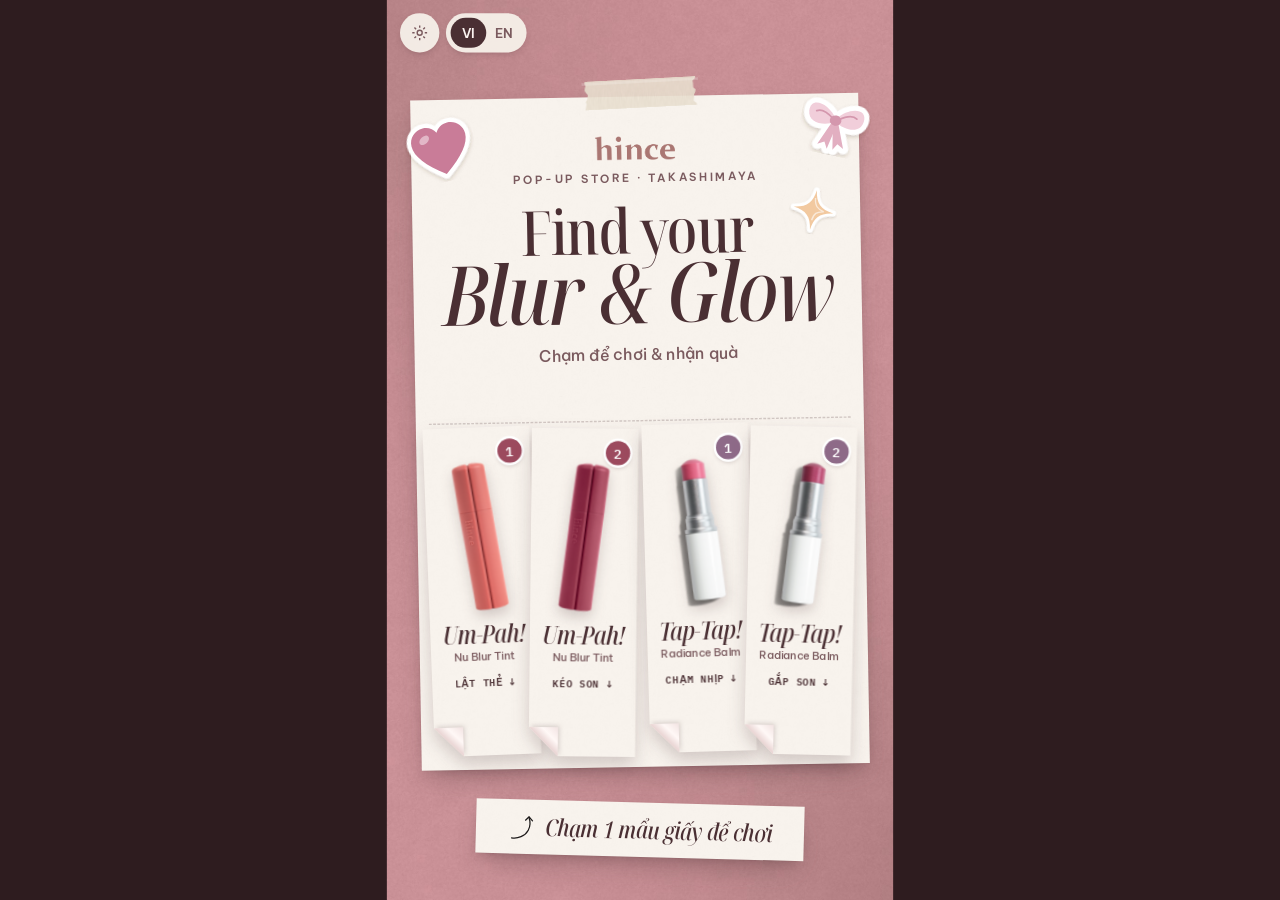
==== commit 11b26da2: "v2.7 theme Rose: pink paper background, mauve-cocoa ink, berry / plum accents; intro MP4 fallback re" ====
--- a/index.html
+++ b/index.html
@@ -3,7 +3,7 @@
 <head>
 <meta charset="utf-8">
 <meta name="viewport" content="width=device-width, initial-scale=1, maximum-scale=1, minimum-scale=1, user-scalable=no, viewport-fit=cover">
-<meta name="theme-color" content="#B6845D">
+<meta name="theme-color" content="#C99196">
 <meta name="mobile-web-app-capable" content="yes">
 <meta name="apple-mobile-web-app-capable" content="yes">
 <title>hince Pop-Up · Um-Pah! &amp; Tap-Tap!</title>
@@ -51,7 +51,7 @@
     <video id="attract-video" muted loop playsinline preload="auto"></video>
     <div class="abs paper at-note"><img src="assets/v26/paper/arrow.svg" alt=""><span class="disp it" data-i18n="attract.note"></span></div>
     <!-- staff corners (never start a game; app.js corner(): stopPropagation on pointerdown + click): ⚙ → PIN → Control Center, VI | EN, ▶ VIDEO (.on when the promo loads) -->
-    <button class="at-corner" id="cc-btn" aria-label="control center"><svg viewBox="0 0 24 24" fill="none" stroke="#7D6458" stroke-width="1.8"><circle cx="12" cy="12" r="3.2"/><path d="M12 2.5v3M12 18.5v3M2.5 12h3M18.5 12h3M5.3 5.3l2.1 2.1M16.6 16.6l2.1 2.1M5.3 18.7l2.1-2.1M16.6 7.4l2.1-2.1"/></svg></button>
+    <button class="at-corner" id="cc-btn" aria-label="control center"><svg viewBox="0 0 24 24" fill="none" stroke="#7A5A5E" stroke-width="1.8"><circle cx="12" cy="12" r="3.2"/><path d="M12 2.5v3M12 18.5v3M2.5 12h3M18.5 12h3M5.3 5.3l2.1 2.1M16.6 16.6l2.1 2.1M5.3 18.7l2.1-2.1M16.6 7.4l2.1-2.1"/></svg></button>
     <div class="lang-sw" id="lang-sw"><button data-lang="vi">VI</button><button data-lang="en">EN</button></div>
     <button class="at-corner" id="promo-btn" aria-label="promo video"><svg viewBox="0 0 10 12"><path d="M1 0.5 L9.5 6 L1 11.5 Z"/></svg>VIDEO</button>
   </section>
@@ -80,7 +80,7 @@
   <!-- app.js toReady(): data-story (registry story class) shows one .rd-grid; #ready-title / the 2.4 s flash in #ready-count = title + number badge (readyPair) -->
   <section class="screen v2" id="s-ready" data-game="umpah" data-story="rd-up">
     <div class="abs paper rd-book" id="ready-win">
-      <svg class="rd-spiral" viewBox="0 0 940 80"><g fill="none" stroke="#4C362B" stroke-width="7" stroke-linecap="round"><path d="M44 52C44 16 64 4 64 30v10M104 52c0-36 20-48 20-22v10M164 52c0-36 20-48 20-22v10M224 52c0-36 20-48 20-22v10M284 52c0-36 20-48 20-22v10M344 52c0-36 20-48 20-22v10M404 52c0-36 20-48 20-22v10M464 52c0-36 20-48 20-22v10M524 52c0-36 20-48 20-22v10M584 52c0-36 20-48 20-22v10M644 52c0-36 20-48 20-22v10M704 52c0-36 20-48 20-22v10M764 52c0-36 20-48 20-22v10M824 52c0-36 20-48 20-22v10M884 52c0-36 20-48 20-22v10"/></g><g fill="#DCCBC0"><circle cx="48" cy="52" r="9"/><circle cx="108" cy="52" r="9"/><circle cx="168" cy="52" r="9"/><circle cx="228" cy="52" r="9"/><circle cx="288" cy="52" r="9"/><circle cx="348" cy="52" r="9"/><circle cx="408" cy="52" r="9"/><circle cx="468" cy="52" r="9"/><circle cx="528" cy="52" r="9"/><circle cx="588" cy="52" r="9"/><circle cx="648" cy="52" r="9"/><circle cx="708" cy="52" r="9"/><circle cx="768" cy="52" r="9"/><circle cx="828" cy="52" r="9"/><circle cx="888" cy="52" r="9"/></g></svg>
+      <svg class="rd-spiral" viewBox="0 0 940 80"><g fill="none" stroke="#4A2F33" stroke-width="7" stroke-linecap="round"><path d="M44 52C44 16 64 4 64 30v10M104 52c0-36 20-48 20-22v10M164 52c0-36 20-48 20-22v10M224 52c0-36 20-48 20-22v10M284 52c0-36 20-48 20-22v10M344 52c0-36 20-48 20-22v10M404 52c0-36 20-48 20-22v10M464 52c0-36 20-48 20-22v10M524 52c0-36 20-48 20-22v10M584 52c0-36 20-48 20-22v10M644 52c0-36 20-48 20-22v10M704 52c0-36 20-48 20-22v10M764 52c0-36 20-48 20-22v10M824 52c0-36 20-48 20-22v10M884 52c0-36 20-48 20-22v10"/></g><g fill="#DEC8C9"><circle cx="48" cy="52" r="9"/><circle cx="108" cy="52" r="9"/><circle cx="168" cy="52" r="9"/><circle cx="228" cy="52" r="9"/><circle cx="288" cy="52" r="9"/><circle cx="348" cy="52" r="9"/><circle cx="408" cy="52" r="9"/><circle cx="468" cy="52" r="9"/><circle cx="528" cy="52" r="9"/><circle cx="588" cy="52" r="9"/><circle cx="648" cy="52" r="9"/><circle cx="708" cy="52" r="9"/><circle cx="768" cy="52" r="9"/><circle cx="828" cy="52" r="9"/><circle cx="888" cy="52" r="9"/></g></svg>
       <div class="rd-hd">
         <div class="rd-eb" data-i18n="ready.eyebrow"></div>
         <div class="rd-title" id="ready-title"></div>
@@ -195,7 +195,7 @@
     <div class="abs u2-prog" id="u2-prog"></div><!-- 10 p_lips stickers, built by umpah2.js -->
     <div class="abs u2-photo" id="u2-photo"><div class="cap" data-i18n="kiss.caption" data-fit></div><div class="phw"><img class="ph" src="assets/img/lips_photo/06_nu_rose.jpg" alt=""><img class="ph" src="assets/img/lips_photo/06_nu_rose.jpg" alt=""></div></div>
     <div class="tape" style="left:56px;top:300px;width:200px;transform:rotate(-40deg)"></div><div class="tape" style="left:826px;top:300px;width:200px;transform:rotate(36deg)"></div>
-    <svg class="abs u2-path" width="120" height="260" viewBox="0 0 120 260"><path d="M70 250 C 78 170 66 90 44 24" fill="none" stroke="#FBF4EC" stroke-width="6" stroke-dasharray="4 16" stroke-linecap="round"/><path d="M22 50 L42 18 L66 44" fill="none" stroke="#FBF4EC" stroke-width="6" stroke-linecap="round" stroke-linejoin="round"/></svg>
+    <svg class="abs u2-path" width="120" height="260" viewBox="0 0 120 260"><path d="M70 250 C 78 170 66 90 44 24" fill="none" stroke="#FBF3F0" stroke-width="6" stroke-dasharray="4 16" stroke-linecap="round"/><path d="M22 50 L42 18 L66 44" fill="none" stroke="#FBF3F0" stroke-width="6" stroke-linecap="round" stroke-linejoin="round"/></svg>
     <div class="abs u2-shelf"></div>
     <div class="abs center u2-name" id="u2-name"></div>
     <div class="abs u2-ped" style="left:250px"></div><div class="abs u2-ped" style="left:540px"></div><div class="abs u2-ped" style="left:830px"></div>
@@ -335,7 +335,7 @@
     <img class="st" src="assets/v26/stickers/p_gift.svg" style="left:836px;top:500px;width:170px;transform:rotate(12deg);z-index:4" alt="">
     <img class="st" src="assets/v26/stickers/p_sparkle.svg" style="left:84px;top:640px;width:110px;transform:rotate(-10deg);z-index:4" alt="">
     <img class="st" src="assets/v26/stickers/p_star.svg" style="left:110px;top:1330px;width:90px;transform:rotate(-14deg);z-index:4" alt="">
-    <button class="abs rw-hold" id="rw-hold"><svg viewBox="0 0 48 48"><circle cx="24" cy="24" r="19" fill="none" stroke="rgba(76,54,43,.15)" stroke-width="5"/><circle class="rg" cx="24" cy="24" r="19" fill="none" stroke="#B8728D" stroke-width="5" stroke-linecap="round" transform="rotate(-90 24 24)"/></svg><i id="rw-hold-fill"></i><span data-i18n="reward.staff"></span></button>
+    <button class="abs rw-hold" id="rw-hold"><svg viewBox="0 0 48 48"><circle cx="24" cy="24" r="19" fill="none" stroke="rgba(74,47,51,.15)" stroke-width="5"/><circle class="rg" cx="24" cy="24" r="19" fill="none" stroke="#9C4A5E" stroke-width="5" stroke-linecap="round" transform="rotate(-90 24 24)"/></svg><i id="rw-hold-fill"></i><span data-i18n="reward.staff"></span></button>
     <button class="abs btn rw-done" id="rw-done" data-action="thanks"><span data-i18n="reward.finish"></span><span class="ar">→</span></button>
   </section>
 
--- a/css/style.css
+++ b/css/style.css
@@ -1,18 +1,19 @@
-/* hince LED Game v2.6 "thay áo": paper & sticker, toffee (design/v26_kit, values copied from html/v26.css + the 12 pages).
+/* hince LED Game v2.6 "thay áo": paper & sticker (design/v26_kit, values copied from html/v26.css + the 12 pages).
+   v2.7 theme "Rose": same paper & sticker kit recoloured (rose paper bg, mauve-cocoa ink, pink-cream paper, berry / plum accents).
    Fonts: assets/v26/fonts/fonts.css (linked in index.html). --serif headings / game names (italic), --sans UI + buttons,
    --mono small letter-spaced labels, numbers, codes (VNfix first: IBM Plex Mono draws "ĐIỂM" wrongly without it). */
 :root {
-  --ink: #4C362B; --ink2: #7D6458; --ink3: #B19C91;
-  --paper: #FBF4EC; --white: #FFFBF7;
-  --rose: #B8728D; --rose-soft: #DFA6BB; --lilac: #C99A72; --lilac-soft: #F8D8B9; --butter: #F8D8B9; --azalea: #DFA6BB; --champ: #F8D8B9; --cocoa: #4C362B;
+  --ink: #4A2F33; --ink2: #7A5A5E; --ink3: #B39A9C;
+  --paper: #FBF3F0; --white: #FFFBF9;
+  --rose: #9C4A5E; --rose-soft: #EDD7D4; --lilac: #8E6A88; --lilac-soft: #F6DDCC; --butter: #F6DDCC; --azalea: #EDD7D4; --champ: #F6DDCC; --cocoa: #4A2F33;
   --serif: 'Noto Serif Display Variable', serif; --sans: 'Be Vietnam Pro', sans-serif; --mono: 'VNfix', 'IBM Plex Mono', monospace;
-  --tap: #C99A72; --tapText: #9C6A44; --cream: #FBF4EC;
-  --bg: #B6845D url(../assets/v26/bg/bg_toffee_paper.jpg) 0 0 / 1080px 1920px;
+  --tap: #8E6A88; --tapText: #6E4E69; --cream: #FBF3F0;
+  --bg: #C99196 url(../assets/v27/bg/bg_rose_paper.jpg) 0 0 / 1080px 1920px;
 }
 
 * { box-sizing: border-box; margin: 0; padding: 0; -webkit-tap-highlight-color: transparent; }
 html, body {
-  width: 100%; height: 100%; overflow: hidden; background: #2B1D16;
+  width: 100%; height: 100%; overflow: hidden; background: #2E1C1F;
   touch-action: none; overscroll-behavior: none;
   -webkit-user-select: none; user-select: none; -webkit-touch-callout: none;
 }
@@ -25,7 +26,7 @@
   font-family: var(--sans); color: var(--ink);
 }
 
-/* every screen and overlay: toffee paper (Tap-Tap world .lilac keeps it; its accent is champagne-deep) */
+/* every screen and overlay: rose paper (v2.7) (Tap-Tap world .lilac keeps it; its accent is champagne-deep) */
 .screen { position: absolute; inset: 0; display: none; background: var(--bg); }
 .screen.active { display: block; animation: fadeIn .35s ease both; }
 @keyframes fadeIn { from { opacity: 0; } to { opacity: 1; } }
@@ -36,7 +37,7 @@
 .v2 .abs { position: absolute; }
 .v2 .center { left: 0; right: 0; text-align: center; }
 .paper, .v2 .win { background: var(--paper) url(../assets/v26/paper/paper.jpg) 0 0 / 512px 512px;
-  box-shadow: 0 1px 2px rgba(76,54,43,.10), 0 30px 60px -18px rgba(76,54,43,.38), 0 10px 22px -10px rgba(76,54,43,.22); }
+  box-shadow: 0 1px 2px rgba(74,47,51,.10), 0 30px 60px -18px rgba(74,47,51,.38), 0 10px 22px -10px rgba(74,47,51,.22); }
 .v2 .win > .bar { display: none; } /* no title bars (*.EXE) */
 .disp { font-family: var(--serif); font-variation-settings: 'wdth' 70; font-weight: 500; letter-spacing: -.025em; line-height: .84; }
 .it { font-style: italic; }
@@ -45,16 +46,16 @@
 .cream { color: var(--cream); }
 .tape { position: absolute; width: 250px; height: 62px; background: url(../assets/v26/paper/tape.svg) 0 0 / 100% 100%; pointer-events: none; }
 .st { position: absolute; pointer-events: none; }
-.dash { border-top: 3px dashed rgba(76,54,43,.22); }
+.dash { border-top: 3px dashed rgba(74,47,51,.22); }
 .v2 .btn { display: flex; align-items: center; justify-content: center; gap: 18px; font: 600 40px/1 var(--sans); letter-spacing: .04em; background: var(--ink); color: var(--paper);
-  border-radius: 999px; box-shadow: 0 14px 30px -12px rgba(76,54,43,.55); white-space: nowrap; transition: transform .18s cubic-bezier(.3,1.6,.5,1); }
+  border-radius: 999px; box-shadow: 0 14px 30px -12px rgba(74,47,51,.55); white-space: nowrap; transition: transform .18s cubic-bezier(.3,1.6,.5,1); }
 .v2 .btn .ar { font-family: var(--serif); font-size: 1.25em; line-height: 1; }
 .v2 .btn:active, .v2 .btn.down { transform: translateY(4px) scale(.98); transition: none; }
 .stamp { position: absolute; font: 600 italic 64px/1 var(--serif); font-variation-settings: 'wdth' 75; color: var(--rose); border: 5px solid var(--rose); border-radius: 14px;
   padding: 8px 20px 14px; background: rgba(253,252,250,.6); opacity: .92; letter-spacing: -.01em; white-space: nowrap; }
 /* number badge: round, white ring (rose for Um-Pah!, champagne-deep for Tap-Tap!) */
 .v2 .lvl { display: inline-block; width: 104px; height: 104px; border-radius: 50%; background: var(--rose); color: #fff; font: 600 56px/104px var(--mono); font-style: normal;
-  text-align: center; box-shadow: 0 0 0 7px #fff, 0 12px 20px rgba(76,54,43,.3); }
+  text-align: center; box-shadow: 0 0 0 7px #fff, 0 12px 20px rgba(74,47,51,.3); }
 .v2 .lvl.lil { background: var(--tap); }
 /* game name / big titles: italic serif */
 .v2 .ttl { font-family: var(--serif); font-variation-settings: 'wdth' 70; font-weight: 500; font-style: italic; letter-spacing: -.025em; line-height: .9; color: var(--ink); }
@@ -64,26 +65,26 @@
 .v2 .hud { position: absolute; top: 44px; height: 176px; width: 300px; padding: 22px 28px; pointer-events: none; text-align: center; } /* v2.6.1: label + number centred in the note */
 .v2 .hud .k { font: 600 22px/1 var(--mono); letter-spacing: .16em; text-indent: .16em; color: var(--ink2); white-space: nowrap; } /* text-indent = the trailing letter-space: optical centre */
 .v2 .hud .v { font: 500 86px/1 var(--serif); font-variation-settings: 'wdth' 70; margin-top: 10px; color: var(--ink); white-space: nowrap; }
-.v2 .hud .pb { position: absolute; left: 28px; right: 28px; bottom: 20px; height: 6px; background: rgba(76,54,43,.12); border-radius: 3px; overflow: hidden; }
+.v2 .hud .pb { position: absolute; left: 28px; right: 28px; bottom: 20px; height: 6px; background: rgba(74,47,51,.12); border-radius: 3px; overflow: hidden; }
 .v2 .hud .pb i { position: absolute; left: 0; top: 0; bottom: 0; width: 100%; background: var(--rose); border-radius: 3px; transform-origin: 0 50%; transition: transform .25s linear; }
 .v2 .lilac .hud .pb i, .lilac .v2 .hud .pb i, .screen.lilac .hud .pb i { background: var(--tap); }
 /* hint strip: paper with italic serif */
 .v2 .hint { display: flex; align-items: center; justify-content: center; gap: 16px; transform: rotate(-1deg); }
 .v2 .hint span { font-size: 50px; white-space: nowrap; }
-.tag { position: absolute; font: 600 20px/1 var(--mono); letter-spacing: .1em; color: var(--ink); background: var(--paper); padding: 10px 14px; border-radius: 4px; box-shadow: 0 6px 12px -6px rgba(76,54,43,.4); white-space: nowrap; }
+.tag { position: absolute; font: 600 20px/1 var(--mono); letter-spacing: .1em; color: var(--ink); background: var(--paper); padding: 10px 14px; border-radius: 4px; box-shadow: 0 6px 12px -6px rgba(74,47,51,.4); white-space: nowrap; }
 /* card back .cb (paper, azalea inner frame, Nu Rose −14°, "hince") + polaroid .cf (lip photo, mono caption) */
 .cb { position: absolute; border-radius: 16px; background: var(--paper) url(../assets/v26/paper/paper.jpg) 0 0 / 400px 400px;
-  box-shadow: 0 1px 2px rgba(76,54,43,.10), 0 14px 22px -10px rgba(76,54,43,.35); overflow: hidden; }
-.cb .in { position: absolute; inset: 12px; border: 2px solid rgba(184,114,141,.30); border-radius: 10px; }
-.cb img { position: absolute; left: 50%; top: 44%; height: 62%; transform: translate(-50%, -50%) rotate(-14deg); filter: drop-shadow(0 8px 8px rgba(76,54,43,.2)); }
-.cb .w { position: absolute; left: 0; right: 0; bottom: 16px; text-align: center; font: 500 24px/1 var(--serif); font-variation-settings: 'wdth' 80; color: #A97A88; letter-spacing: .02em; }
+  box-shadow: 0 1px 2px rgba(74,47,51,.10), 0 14px 22px -10px rgba(74,47,51,.35); overflow: hidden; }
+.cb .in { position: absolute; inset: 12px; border: 2px solid rgba(156,74,94,.30); border-radius: 10px; }
+.cb img { position: absolute; left: 50%; top: 44%; height: 62%; transform: translate(-50%, -50%) rotate(-14deg); filter: drop-shadow(0 8px 8px rgba(74,47,51,.2)); }
+.cb .w { position: absolute; left: 0; right: 0; bottom: 16px; text-align: center; font: 500 24px/1 var(--serif); font-variation-settings: 'wdth' 80; color: #A0697A; letter-spacing: .02em; }
 .cb img.lg { left: 50%; top: auto; bottom: 26px; width: 96px; height: auto; transform: translateX(-50%); filter: none; } /* v2.6.1: hince logo instead of the word */
-.cf { position: absolute; border-radius: 6px; background: #FDFCFA; padding: 12px 12px 0; box-shadow: 0 1px 2px rgba(76,54,43,.10), 0 14px 22px -10px rgba(76,54,43,.35); }
+.cf { position: absolute; border-radius: 6px; background: #FDFCFA; padding: 12px 12px 0; box-shadow: 0 1px 2px rgba(74,47,51,.10), 0 14px 22px -10px rgba(74,47,51,.35); }
 .cf .ph { width: 100%; aspect-ratio: 1 / 1; background-size: cover; background-position: center; border-radius: 2px; }
 .cf img.ph { object-fit: cover; height: auto; }
 .cf .cap { font: 600 17px/1 var(--mono); letter-spacing: .06em; color: var(--ink2); text-align: center; padding: 12px 0 0; white-space: nowrap; }
 /* product photos: one soft drop shadow (never a colour filter) */
-.v2 .prod { filter: drop-shadow(0 14px 14px rgba(76,54,43,.22)); }
+.v2 .prod { filter: drop-shadow(0 14px 14px rgba(74,47,51,.22)); }
 
 /* --- motion (transform/opacity only). Put the class on an outer wrapper. The paper "pop" (.96 → 1, 200 ms) replaces the pixel window open --- */
 @keyframes v2float { from { transform: translateY(-8px) rotate(-3deg); } to { transform: translateY(8px) rotate(3deg); } }
@@ -105,18 +106,18 @@
 /* --- form field + keys (paper keyboard: cream keys with a soft drop, TIẾP key cocoa) --- */
 .v2 .field { border: 0; border-radius: 0; margin: 0; width: 800px; height: 92px; padding: 0 0 10px; background: none; border-bottom: 3px solid var(--ink);
   font: 500 66px/82px var(--serif); font-variation-settings: 'wdth' 80; color: var(--ink); white-space: nowrap; overflow: hidden; }
-.v2 .key { border: 0; margin: 0; padding: 0; flex: none; width: 76px; height: 96px; border-radius: 12px; background: #FFFBF7;
-  box-shadow: 0 3px 0 rgba(76,54,43,.18), 0 8px 14px -8px rgba(76,54,43,.35); font: 600 34px/1 var(--sans); color: var(--ink);
+.v2 .key { border: 0; margin: 0; padding: 0; flex: none; width: 76px; height: 96px; border-radius: 12px; background: #FFFBF9;
+  box-shadow: 0 3px 0 rgba(74,47,51,.18), 0 8px 14px -8px rgba(74,47,51,.35); font: 600 34px/1 var(--sans); color: var(--ink);
   display: flex; align-items: center; justify-content: center; gap: 8px; transition: transform .18s cubic-bezier(.3,1.6,.5,1); }
 .v2 .key.wide { width: 200px; font: 600 26px/1 var(--sans); letter-spacing: .08em; }
 .v2 .key.space { width: 400px; font: 600 26px/1 var(--sans); letter-spacing: .08em; }
 .v2 .key.num { width: 240px; height: 104px; font: 600 48px/1 var(--mono); }
 .v2 .key.num.wide { font: 600 30px/1 var(--sans); }
-.v2 .key.btn { background: var(--ink); color: var(--paper); box-shadow: 0 3px 0 rgba(76,54,43,.3), 0 8px 14px -8px rgba(76,54,43,.45); }
-.v2 .key:active, .v2 .key.down { transform: translateY(3px); transition: none; box-shadow: 0 1px 0 rgba(76,54,43,.18); }
+.v2 .key.btn { background: var(--ink); color: var(--paper); box-shadow: 0 3px 0 rgba(74,47,51,.3), 0 8px 14px -8px rgba(74,47,51,.45); }
+.v2 .key:active, .v2 .key.down { transform: translateY(3px); transition: none; box-shadow: 0 1px 0 rgba(74,47,51,.18); }
 
 /* --- thin progress bar: <div class="seg"><i class="on"></i>…</div> (filled cells read as one bar) --- */
-.v2 .seg { display: flex; gap: 0; height: 6px; background: rgba(76,54,43,.12); border-radius: 3px; overflow: hidden; }
+.v2 .seg { display: flex; gap: 0; height: 6px; background: rgba(74,47,51,.12); border-radius: 3px; overflow: hidden; }
 .v2 .seg i { flex: 1; display: block; }
 .v2 .seg i.on { background: var(--rose); }
 .lilac .v2 .seg i.on, .v2.lilac .seg i.on { background: var(--tap); }
@@ -127,8 +128,8 @@
 .v2 .pxcheck.on::after, .v2 .consent.on .pxcheck::after { content: '✓'; font: 700 32px/1 var(--sans); color: var(--rose); }
 .v2 .tri { display: none; } /* pixel ▶ glyphs: replaced by the serif → in buttons */
 
-/* legacy v2.4 tokens still read by the screen sections below (mapped to the toffee palette until each section is rebuilt) */
-:root { --hot: #B8728D; --deep: #B8728D; --dark: #4C362B; --blush: #EAD9CC; --soft: #F3E6DA; --lil: #C99A72; --lilD: #C99A72; --lilDD: #9C6A44; --lilBg: #F8D8B9; --butterD: #C99A72; --butterDD: #9C6A44; }
+/* legacy v2.4 tokens still read by the screen sections below (mapped to the v2.7 rose palette until each section is rebuilt) */
+:root { --hot: #9C4A5E; --deep: #9C4A5E; --dark: #4A2F33; --blush: #F2DEDB; --soft: #F6E8E6; --lil: #8E6A88; --lilD: #8E6A88; --lilDD: #6E4E69; --lilBg: #F6DDCC; --butterD: #8E6A88; --butterDD: #6E4E69; }
 
 /* ---------- ATTRACT v2.6 (01_attract): taped flyer (62,206 956x1430 −1°) + 4 ticket tabs; values from design/v26_kit/html/01_attract.html ---------- */
 #attract-video { position: absolute; inset: 0; width: 100%; height: 100%; object-fit: cover; display: none; z-index: 4; }
@@ -144,31 +145,31 @@
 #s-attract .at-tear { position: absolute; left: 28px; right: 28px; top: 690px; }
 #s-attract .at-tabs { position: absolute; left: 14px; right: 14px; top: 700px; height: 700px; display: flex; gap: 6px; }
 #s-attract .at-tw { position: relative; flex: 1 1 0; min-width: 0; max-width: 460px; height: 100%; margin: 0 auto; display: block; text-align: center; transform-origin: 50% 0;
-  filter: drop-shadow(0 18px 18px rgba(76,54,43,.22)); }
+  filter: drop-shadow(0 18px 18px rgba(74,47,51,.22)); }
 #s-attract .tab { position: relative; display: block; height: 100%; padding: 26px 18px 0; text-align: center; transform-origin: 50% 0;
   clip-path: polygon(0 0, 100% 0, 100% 100%, 62px 100%, 0 calc(100% - 62px)); box-shadow: none; }
 #s-attract .tab .num { display: flex; justify-content: flex-end; align-items: center; height: 52px; }
 #s-attract .tab .badge { width: 52px; height: 52px; border-radius: 50%; background: var(--rose); color: #fff; font: 600 28px/52px var(--mono); font-style: normal; text-align: center;
-  box-shadow: 0 0 0 5px #fff, 0 6px 10px rgba(76,54,43,.25); }
+  box-shadow: 0 0 0 5px #fff, 0 6px 10px rgba(74,47,51,.25); }
 #s-attract .tab .badge.tp { background: var(--tap); }
-#s-attract .tab img.p { height: 320px; margin: -6px auto 0; filter: drop-shadow(0 14px 14px rgba(76,54,43,.22)); }
+#s-attract .tab img.p { height: 320px; margin: -6px auto 0; filter: drop-shadow(0 14px 14px rgba(74,47,51,.22)); }
 #s-attract .tab .nm { display: block; font-size: 54px; margin-top: 26px; white-space: nowrap; letter-spacing: -.035em; color: var(--ink); }
 #s-attract .tab .pr { display: block; font: 500 23px/1.2 var(--sans); color: var(--ink2); margin-top: 12px; white-space: nowrap; }
 #s-attract .tab .go { display: block; font: 600 21px/1 var(--mono); letter-spacing: .06em; color: var(--ink); margin-top: 30px; white-space: nowrap; }
-#s-attract .tab .curl { position: absolute; left: 0; bottom: 0; width: 62px; height: 62px; background: linear-gradient(45deg, rgba(0,0,0,0) 49%, #E3D3C6 50%, #FFF9F3 72%, #F1E5DA 100%);
-  filter: drop-shadow(3px -3px 4px rgba(76,54,43,.18)); }
+#s-attract .tab .curl { position: absolute; left: 0; bottom: 0; width: 62px; height: 62px; background: linear-gradient(45deg, rgba(0,0,0,0) 49%, #E8D3D2 50%, #FFF8F6 72%, #F2E3E2 100%);
+  filter: drop-shadow(3px -3px 4px rgba(74,47,51,.18)); }
 #s-attract .at-tw:active .tab { transform: translateY(6px) scale(.985); }
 #s-attract .at-note { left: 190px; top: 1712px; width: 700px; height: 116px; transform: rotate(1.5deg); display: flex; align-items: center; justify-content: center; gap: 16px; z-index: 6; }
 #s-attract .at-note img { width: 64px; transform: rotate(180deg) scaleX(-1); }
 #s-attract .at-note span { font-size: 50px; white-space: nowrap; color: var(--ink); }
-/* staff corners: ⚙ gear (84 circle), VI | EN chip, ▶ VIDEO paper chip — cream on toffee, never start a game */
+/* staff corners: ⚙ gear (84 circle), VI | EN chip, ▶ VIDEO paper chip — cream on the rose paper, never start a game */
 .at-corner { position: absolute; top: 28px; height: 84px; z-index: 8; display: flex; align-items: center; justify-content: center; gap: 10px; border-radius: 42px;
-  background: rgba(248,243,236,.92); box-shadow: 0 6px 16px -6px rgba(76,54,43,.35); color: var(--ink2); font: 600 24px/1 var(--mono); letter-spacing: .12em; }
+  background: rgba(248,243,236,.92); box-shadow: 0 6px 16px -6px rgba(74,47,51,.35); color: var(--ink2); font: 600 24px/1 var(--mono); letter-spacing: .12em; }
 .at-corner svg { display: block; }
 #cc-btn { left: 28px; width: 84px; }
 #cc-btn svg { width: 40px; height: 40px; }
 .lang-sw { position: absolute; top: 28px; left: 126px; height: 84px; z-index: 8; display: flex; align-items: center; border-radius: 42px; padding: 0 10px;
-  background: rgba(248,243,236,.92); box-shadow: 0 6px 16px -6px rgba(76,54,43,.35); }
+  background: rgba(248,243,236,.92); box-shadow: 0 6px 16px -6px rgba(74,47,51,.35); }
 .lang-sw button { min-width: 76px; height: 64px; border-radius: 32px; font: 600 28px/64px var(--sans); color: var(--ink2); text-align: center; }
 .lang-sw button.on { background: var(--ink); color: var(--paper); }
 #promo-btn { right: 28px; padding: 0 28px; display: none; }
@@ -199,7 +200,7 @@
 #s-intro .rd-pair .ttl { font-size: 176px; line-height: .84; }
 #s-intro .rd-pair .lvl { margin: 34px 0 0 16px; }
 #s-intro .in-skip { top: 1780px; font: 600 26px/1 var(--mono); letter-spacing: .2em; color: var(--cream); text-transform: uppercase; }
-#s-intro .in-flash { position: absolute; inset: 0; background: #FFFBF7; opacity: 0; pointer-events: none; z-index: 9; }
+#s-intro .in-flash { position: absolute; inset: 0; background: #FFFBF9; opacity: 0; pointer-events: none; z-index: 9; }
 #s-intro .in-flash.on { opacity: 1; transition: opacity .06s linear; }
 #s-intro.active ~ #admin-hotspot { display: none; } /* intro: no staff hotspot */
 
@@ -216,7 +217,7 @@
 #s-ready .rd-pair .lvl { width: 96px; height: 96px; font-size: 54px; line-height: 96px; margin: 34px 0 0 14px; }
 #s-ready .rd-prod { font: 500 32px/1 var(--sans); color: var(--ink2); margin-top: 14px; }
 #s-ready .rd-grid { position: absolute; left: 56px; right: 56px; top: 470px; display: flex; gap: 26px; }
-#s-ready .cell { flex: 1; height: 570px; border: 2px solid rgba(76,54,43,.14); border-radius: 4px; position: relative; background: rgba(253,252,250,.55); overflow: hidden; }
+#s-ready .cell { flex: 1; height: 570px; border: 2px solid rgba(74,47,51,.14); border-radius: 4px; position: relative; background: rgba(253,252,250,.55); overflow: hidden; }
 #s-ready .cell .n { position: absolute; left: 18px; top: 16px; font: 600 26px/1 var(--mono); color: var(--ink); }
 #s-ready .cell .tx { position: absolute; left: 16px; right: 16px; bottom: 30px; font: 500 28px/1.25 var(--sans); color: var(--ink); text-align: center; }
 #s-ready .cell .tx b { display: block; font: 500 italic 44px/1 var(--serif); font-variation-settings: 'wdth' 75; margin-bottom: 10px; }
@@ -225,11 +226,11 @@
 #s-ready .rd-pad { position: absolute; left: 50%; top: 250px; width: 180px; margin-left: -90px; }
 #s-ready .rd-tile { position: absolute; left: 50%; top: 70px; width: 120px; height: 240px; margin-left: -60px; animation: rdslide 2.2s ease-in infinite; }
 #s-ready .rd-tile img { height: 230px; margin: 0 auto; }
-#s-ready .rd-halo { position: absolute; left: 50%; top: 70px; width: 240px; height: 240px; margin-left: -120px; border-radius: 50%; background: radial-gradient(circle, rgba(255,236,196,.95) 0%, rgba(248,216,185,.6) 38%, rgba(248,216,185,0) 70%); }
+#s-ready .rd-halo { position: absolute; left: 50%; top: 70px; width: 240px; height: 240px; margin-left: -120px; border-radius: 50%; background: radial-gradient(circle, rgba(255,236,196,.95) 0%, rgba(246,221,204,.6) 38%, rgba(246,221,204,0) 70%); }
 #s-ready .rd-gold { position: absolute; left: 50%; top: 80px; width: 120px; height: 240px; margin-left: -60px; animation: rdbump2 1.1s ease-out infinite; }
 #s-ready .rd-gold img { height: 230px; margin: 0 auto; }
 #s-ready .rd-x2 { position: absolute; left: 150px; top: 84px; width: 64px; height: 64px; border-radius: 50%; display: grid; place-items: center; font: 700 25px/1 var(--sans); color: var(--ink);
-  background: radial-gradient(circle at 35% 30%, #FCE7C8 0%, #EBC08E 70%, #D9A877 100%); box-shadow: 0 0 0 5px #fff, 0 10px 16px -6px rgba(40,22,12,.45); transform: rotate(-8deg); }
+  background: radial-gradient(circle at 35% 30%, #FCE7C8 0%, #EBC08E 70%, #D9A877 100%); box-shadow: 0 0 0 5px #fff, 0 10px 16px -6px rgba(46,24,30,.45); transform: rotate(-8deg); }
 @keyframes rdslide { 0% { transform: translateY(-120px); opacity: 0; } 15% { opacity: 1; } 60%, 72% { transform: translateY(0); opacity: 1; } 85%, 100% { transform: translateY(0) scale(1.06); opacity: 0; } }
 @keyframes rdbump2 { 0%, 50%, 100% { transform: scale(1); } 12%, 36% { transform: scale(.92); } 24% { transform: scale(1.03); } }
 /* Um-Pah! 2 story: the tube slides up 50 px, holds, fades, resets. Tap-Tap! 2 story: the closed claw lifts the balm 40 px */
@@ -240,15 +241,15 @@
 #s-ready .rd-lift { position: absolute; inset: 0; animation: rdlift 2.2s ease-in-out infinite; will-change: transform; }
 #s-ready .rd-lift .rd-balm { top: 150px; }
 #s-ready .rd-trays { position: absolute; left: 0; right: 0; top: 150px; display: flex; justify-content: center; gap: 12px; }
-#s-ready .rd-trays i { width: 70px; height: 70px; border-radius: 50%; overflow: hidden; background: rgba(76,54,43,.08); box-shadow: inset 0 0 0 3px rgba(76,54,43,.18); }
+#s-ready .rd-trays i { width: 70px; height: 70px; border-radius: 50%; overflow: hidden; background: rgba(74,47,51,.08); box-shadow: inset 0 0 0 3px rgba(74,47,51,.18); }
 #s-ready .rd-trays img { width: 70px; height: 70px; }
 @keyframes rddrag { 0%, 15% { transform: translateY(0); opacity: 1; } 60%, 75% { transform: translateY(-50px); opacity: 1; } 88% { transform: translateY(-50px); opacity: 0; } 89% { transform: translateY(0); opacity: 0; } 100% { transform: translateY(0); opacity: 1; } }
 @keyframes rdlift { 0%, 62%, 100% { transform: translateY(0); } 76%, 92% { transform: translateY(-40px); } }
-/* 3·2·1: cocoa circle 280 with a cream serif number; the title flash (title + badge) shows centred in cream on the toffee */
+/* 3·2·1: cocoa circle 280 with a cream serif number; the title flash (title + badge) shows centred in cream on the rose paper */
 #s-ready .rd-count { left: 400px; right: auto; top: 1290px; width: 280px; height: 280px; border-radius: 50%; background: var(--ink); color: var(--paper); text-align: center;
-  font: 500 220px/280px var(--serif); font-style: normal; font-variation-settings: 'wdth' 70; box-shadow: 0 0 0 12px #fff, 0 26px 40px -10px rgba(76,54,43,.5); }
+  font: 500 220px/280px var(--serif); font-style: normal; font-variation-settings: 'wdth' 70; box-shadow: 0 0 0 12px #fff, 0 26px 40px -10px rgba(74,47,51,.5); }
 #s-ready .rd-count.flash { left: 80px; width: 920px; height: 236px; top: 1452px; padding-top: 40px; line-height: 1; border-radius: 4px; transform: rotate(-1deg); /* v2.6.1: paper strip like the intro title */
-  background: var(--paper) url(../assets/v26/paper/paper.jpg) 0 0 / 512px 512px; box-shadow: 0 1px 2px rgba(76,54,43,.10), 0 30px 60px -18px rgba(76,54,43,.38), 0 10px 22px -10px rgba(76,54,43,.22); }
+  background: var(--paper) url(../assets/v26/paper/paper.jpg) 0 0 / 512px 512px; box-shadow: 0 1px 2px rgba(74,47,51,.10), 0 30px 60px -18px rgba(74,47,51,.38), 0 10px 22px -10px rgba(74,47,51,.22); }
 #s-ready .rd-count.flash::before, #s-ready .rd-count.flash::after { content: ''; position: absolute; top: -26px; width: 200px; height: 54px; background: url(../assets/v26/paper/tape.svg) 0 0 / 100% 100%; }
 #s-ready .rd-count.flash::before { left: -40px; transform: rotate(-24deg); }
 #s-ready .rd-count.flash::after { right: -40px; transform: rotate(22deg); }
@@ -257,7 +258,7 @@
 #s-ready .rd-count.flash .rd-pair .lvl { width: 96px; height: 96px; font-size: 54px; line-height: 96px; margin: 24px 0 0 14px; }
 #s-ready .rd-cap { top: 1620px; font: 600 26px/1 var(--mono); letter-spacing: .2em; color: var(--cream); }
 
-/* ---------- OVERLAYS (v2.6: toffee paper behind, paper card on top) ---------- */
+/* ---------- OVERLAYS (v2.6: paper background behind, paper card on top) ---------- */
 .overlay { position: absolute; inset: 0; display: none; align-items: center; justify-content: center; z-index: 50; background: var(--bg); }
 .overlay.active { display: flex; }
 
@@ -265,7 +266,7 @@
 .test-badge.on { display: block; }
 .admin-hotspot { position: absolute; left: 0; top: 0; width: 150px; height: 150px; z-index: 70; }
 
-/* ---------- CONTROL CENTER (v2.3 admin.js; v2.6 tokens: paper card on toffee, cocoa buttons, same fonts) ---------- */
+/* ---------- CONTROL CENTER (v2.3 admin.js; v2.6 tokens: paper card on the background, cocoa buttons, same fonts) ---------- */
 .overlay.admin { z-index: 80; background: var(--bg); }
 .overlay.admin.active { display: block; }
 .cc-win { position: absolute; left: 30px; top: 30px; width: 1020px; height: 1860px; border-radius: 8px; }
@@ -277,9 +278,9 @@
 .cc-sec { margin-bottom: 40px; }
 .cc-sec h3 { font: 600 24px/1 var(--mono); color: var(--ink2); letter-spacing: .18em; margin-bottom: 18px; }
 .cc-sec h4 { font: 600 22px/1 var(--mono); color: var(--ink2); letter-spacing: .12em; margin: 30px 0 16px; }
-.cc-box { background: #FFFBF7; border-radius: 14px; box-shadow: 0 1px 2px rgba(76,54,43,.10), 0 10px 22px -12px rgba(76,54,43,.35); padding: 8px 24px; }
+.cc-box { background: #FFFBF9; border-radius: 14px; box-shadow: 0 1px 2px rgba(74,47,51,.10), 0 10px 22px -12px rgba(74,47,51,.35); padding: 8px 24px; }
 .cc-row { display: flex; align-items: center; justify-content: space-between; gap: 18px; min-height: 84px; padding: 6px 0; font: 500 30px/1.15 var(--sans); color: var(--ink); }
-.cc-row + .cc-row { border-top: 2px dashed rgba(76,54,43,.15); }
+.cc-row + .cc-row { border-top: 2px dashed rgba(74,47,51,.15); }
 .cc-row .lbl { flex: 1 1 auto; min-width: 0; }
 .cc-row.g { min-height: 104px; padding: 4px 0; }
 .cc-row.g .lbl { flex: 0 0 260px; display: flex; align-items: center; gap: 18px; }
@@ -293,29 +294,29 @@
 .cc-note { font: 400 24px/1.35 var(--sans); color: var(--ink2); margin-top: 16px; }
 .cc-note.in { margin: 0 0 10px; }
 .cc-stat { display: flex; gap: 14px; }
-.cc-stat > div { flex: 1; background: var(--paper); border-radius: 12px; box-shadow: inset 0 0 0 2px rgba(76,54,43,.12); padding: 12px 16px; }
+.cc-stat > div { flex: 1; background: var(--paper); border-radius: 12px; box-shadow: inset 0 0 0 2px rgba(74,47,51,.12); padding: 12px 16px; }
 .cc-stat b { display: block; font: 500 56px/1.05 var(--serif); font-variation-settings: 'wdth' 70; color: var(--ink); }
 .cc-stat span { font: 500 26px var(--sans); color: var(--ink2); }
 .cc-seg { display: flex; gap: 8px; }
-.cc-seg button { width: 118px; height: 64px; display: flex; align-items: center; justify-content: center; font: 600 28px var(--sans); background: var(--paper); color: var(--ink2); border-radius: 32px; box-shadow: inset 0 0 0 2px rgba(76,54,43,.18); }
-.cc-seg button.on { background: var(--ink); color: var(--paper); box-shadow: 0 6px 12px -6px rgba(76,54,43,.5); }
+.cc-seg button { width: 118px; height: 64px; display: flex; align-items: center; justify-content: center; font: 600 28px var(--sans); background: var(--paper); color: var(--ink2); border-radius: 32px; box-shadow: inset 0 0 0 2px rgba(74,47,51,.18); }
+.cc-seg button.on { background: var(--ink); color: var(--paper); box-shadow: 0 6px 12px -6px rgba(74,47,51,.5); }
 .cc-seg.w button { width: auto; padding: 0 20px; font-size: 26px; }
 .cc-tg { width: 132px; height: 64px; display: flex; align-items: center; justify-content: center; font: 600 26px var(--sans); color: var(--paper); background: var(--ink); border-radius: 32px; }
-.cc-tg.off { background: var(--paper); color: var(--ink3); box-shadow: inset 0 0 0 2px rgba(76,54,43,.18); }
+.cc-tg.off { background: var(--paper); color: var(--ink3); box-shadow: inset 0 0 0 2px rgba(74,47,51,.18); }
 .cc-stp { display: flex; align-items: center; gap: 12px; }
-.cc-st { min-width: 64px; height: 64px; padding: 0 10px; display: flex; align-items: center; justify-content: center; font: 600 26px var(--mono); background: var(--paper); color: var(--ink); border-radius: 32px; box-shadow: inset 0 0 0 2px rgba(76,54,43,.18); }
+.cc-st { min-width: 64px; height: 64px; padding: 0 10px; display: flex; align-items: center; justify-content: center; font: 600 26px var(--mono); background: var(--paper); color: var(--ink); border-radius: 32px; box-shadow: inset 0 0 0 2px rgba(74,47,51,.18); }
 .cc-stp.one .cc-st { font-size: 36px; }
 .cc-st:active, .cc-seg button:active, .cc-tg:active, .cc-eye:active { transform: translateY(3px); }
 .cc-stp .v { min-width: 130px; text-align: center; font: 600 30px var(--mono); color: var(--ink); white-space: nowrap; }
-.cc-in { width: 420px; height: 64px; border: 0; border-radius: 10px; margin: 0; padding: 0 16px; background: var(--paper); box-shadow: inset 0 0 0 2px rgba(76,54,43,.2); font: 500 28px var(--sans); color: var(--ink); outline: none; }
+.cc-in { width: 420px; height: 64px; border: 0; border-radius: 10px; margin: 0; padding: 0 16px; background: var(--paper); box-shadow: inset 0 0 0 2px rgba(74,47,51,.2); font: 500 28px var(--sans); color: var(--ink); outline: none; }
 .cc-in:focus { box-shadow: inset 0 0 0 3px var(--rose); }
-.cc-eye { width: 64px; height: 64px; display: flex; align-items: center; justify-content: center; background: var(--paper); color: var(--ink2); border-radius: 32px; box-shadow: inset 0 0 0 2px rgba(76,54,43,.18); }
+.cc-eye { width: 64px; height: 64px; display: flex; align-items: center; justify-content: center; background: var(--paper); color: var(--ink2); border-radius: 32px; box-shadow: inset 0 0 0 2px rgba(74,47,51,.18); }
 .cc-eye.on { background: var(--ink); color: var(--paper); }
 .cc-eye svg { width: 44px; height: 28px; fill: currentColor; }
 .v2 .cc-mb { height: 64px; padding: 0 28px; font-size: 26px; flex: none; white-space: nowrap; }
 .v2 .cc-mb.danger { background: var(--rose); color: #fff; }
 .cc-btns { display: flex; flex-wrap: wrap; gap: 24px; padding: 10px 8px 18px; }
-.cc-hist { display: flex; align-items: flex-end; gap: 4px; width: 300px; height: 64px; border-bottom: 2px solid rgba(76,54,43,.2); }
+.cc-hist { display: flex; align-items: flex-end; gap: 4px; width: 300px; height: 64px; border-bottom: 2px solid rgba(74,47,51,.2); }
 .cc-hist i { flex: 1; display: block; min-height: 2px; background: var(--rose); border-radius: 2px 2px 0 0; }
 #a-sheet-status { font: 500 30px var(--sans); }
 .a-dot { display: inline-block; width: 22px; height: 22px; margin: 0 16px 0 4px; vertical-align: -1px; border-radius: 50%; background: #D9534F; } /* Google Sheet status */
@@ -330,9 +331,9 @@
 .pin-dots i.on { background: var(--ink); }
 .cc-msg { font: 500 30px/50px var(--sans); color: var(--rose); height: 50px; }
 .pinpad { display: grid; grid-template-columns: repeat(3, 220px); gap: 30px; justify-content: center; margin-top: 34px; }
-.cc-key { height: 160px; display: flex; align-items: center; justify-content: center; border-radius: 20px; background: #FFFBF7; box-shadow: 0 3px 0 rgba(76,54,43,.18), 0 10px 18px -10px rgba(76,54,43,.35); font: 500 72px var(--serif); font-variation-settings: 'wdth' 70; color: var(--ink); }
+.cc-key { height: 160px; display: flex; align-items: center; justify-content: center; border-radius: 20px; background: #FFFBF9; box-shadow: 0 3px 0 rgba(74,47,51,.18), 0 10px 18px -10px rgba(74,47,51,.35); font: 500 72px var(--serif); font-variation-settings: 'wdth' 70; color: var(--ink); }
 .cc-key.vn { font: 600 40px var(--sans); color: var(--ink2); }
-.cc-key:active { transform: translateY(3px); box-shadow: 0 1px 0 rgba(76,54,43,.18); }
+.cc-key:active { transform: translateY(3px); box-shadow: 0 1px 0 rgba(74,47,51,.18); }
 .cc-key svg { width: 70px; height: 52px; fill: var(--ink2); }
 
 input, textarea { -webkit-user-select: text; user-select: text; touch-action: manipulation; }
@@ -357,7 +358,7 @@
 #s-umpah .m-card.open, #s-umpah .m-card.hit, #s-umpah .m-card.done { pointer-events: none; } /* S.flip ignores them; their raised/scaled hit area must not swallow a neighbour's */
 #s-umpah .m-card.open { transform: translateY(-12px); }
 #s-umpah .m-card.hit { transform: scale(1.06); transition-duration: .2s; }
-#s-umpah .m-card.hit .face { box-shadow: 0 0 0 6px rgba(223,166,187,.55), 0 14px 22px -10px rgba(76,54,43,.35); }
+#s-umpah .m-card.hit .face { box-shadow: 0 0 0 6px rgba(196,120,138,.55), 0 14px 22px -10px rgba(74,47,51,.35); }
 #s-umpah .m-card.done { opacity: .82; }
 /* matched pair: p_heart sticker on the corner */
 #s-umpah .m-card .ok { position: absolute; right: -14px; top: -16px; width: 72px; height: 66px; visibility: hidden; background: url(../assets/v26/stickers/p_heart.svg) center / contain no-repeat; transform: rotate(14deg); z-index: 3; }
@@ -373,7 +374,7 @@
 #s-umpah .m-fx .up-burst { position: absolute; left: 0; top: 0; }
 #s-umpah .m-band { position: absolute; left: 0; right: 0; top: 780px; height: 300px; visibility: hidden; }
 #s-umpah .m-band-t { left: 50%; top: 40px; transform: translateX(-50%) rotate(-9deg); font-size: 120px; z-index: 5; }
-#s-umpah .m-band-s { position: absolute; left: 0; right: 0; top: 214px; text-align: center; font: 600 54px/1 var(--mono); color: var(--rose); white-space: nowrap; text-shadow: 0 2px 0 rgba(251,244,236,.8); }
+#s-umpah .m-band-s { position: absolute; left: 0; right: 0; top: 214px; text-align: center; font: 600 54px/1 var(--mono); color: var(--rose); white-space: nowrap; text-shadow: 0 2px 0 rgba(251,243,240,.8); }
 #s-umpah .m-band.solo .m-band-t { top: 80px; }
 /* sticker burst (shared with Um-Pah! 2): wrappers fly out along (--dx,--dy) and fade within 700 ms */
 #s-umpah .up-burst > div, #s-umpah2 .up-burst > div { opacity: 0; }
@@ -387,7 +388,7 @@
 }
 /* shared with Um-Pah! 2 / the form: powder puff dots, field shake, end-of-game blink */
 #s-umpah2 .up-puff i { position: absolute; left: 502px; top: 755px; border-radius: 50%; opacity: 0; pointer-events: none;
-  background: radial-gradient(circle, rgba(223,166,187,.95) 0, rgba(223,166,187,.6) 40%, rgba(223,166,187,0) 70%); }
+  background: radial-gradient(circle, rgba(196,120,138,.95) 0, rgba(196,120,138,.6) 40%, rgba(196,120,138,0) 70%); }
 @keyframes upShake { 0%, 100% { transform: translateX(0); } 12.5%, 62.5% { transform: translateX(-8px); } 37.5%, 87.5% { transform: translateX(8px); } }
 @keyframes upEndBlink { from { opacity: 1; transform: scale(1.3); } to { opacity: .4; transform: scale(1); } }
 
@@ -408,26 +409,26 @@
 #s-umpah2 .u2-prog img.miss { filter: grayscale(.6) opacity(.55); }
 #s-umpah2 .u2-prog.end img { animation: upEndBlink .3s ease-in-out infinite alternate; }
 /* photo polaroid: caption on top, lip photo (colour reference: opacity/transform only) under it; .drop = azalea halo while a tube is dragged */
-#s-umpah2 .u2-photo { left: 120px; top: 296px; width: 840px; padding: 0 22px 22px; transform: rotate(-1.5deg); background: #FFFBF7; border-radius: 4px;
-  box-shadow: 0 30px 60px -18px rgba(76,54,43,.5); will-change: transform; transition: box-shadow .15s; }
+#s-umpah2 .u2-photo { left: 120px; top: 296px; width: 840px; padding: 0 22px 22px; transform: rotate(-1.5deg); background: #FFFBF9; border-radius: 4px;
+  box-shadow: 0 30px 60px -18px rgba(74,47,51,.5); will-change: transform; transition: box-shadow .15s; }
 #s-umpah2 .u2-photo .cap { font: 600 26px/1 var(--mono); letter-spacing: .14em; color: var(--ink2); text-align: center; padding: 30px 0 26px; white-space: nowrap; }
 #s-umpah2 .u2-photo .phw { position: relative; width: 796px; height: 600px; overflow: hidden; }
 #s-umpah2 .u2-photo .ph { position: absolute; left: 0; top: 0; width: 796px; height: 600px; object-fit: cover; }
-#s-umpah2 .u2-photo.drop { box-shadow: 0 30px 60px -18px rgba(76,54,43,.5), 0 0 0 14px rgba(223,166,187,.55); }
+#s-umpah2 .u2-photo.drop { box-shadow: 0 30px 60px -18px rgba(74,47,51,.5), 0 0 0 14px rgba(196,120,138,.55); }
 #s-umpah2 .u2-path { left: 630px; top: 1050px; } /* v2.6.1: short arrow in the gap between tube 2 and 3, never under a tube */
 #s-umpah2[data-st="over"] .u2-path, #s-umpah2[data-st="off"] .u2-path { visibility: hidden; }
 #s-umpah2 .u2-shelf { left: 70px; top: 1500px; width: 940px; height: 44px; background: var(--paper) url(../assets/v26/paper/paper.jpg) 0 0 / 400px; border-radius: 6px;
-  box-shadow: 0 18px 30px -12px rgba(40,22,12,.55), inset 0 2px 0 #fff; }
-#s-umpah2 .u2-name { top: 1010px; font: 500 italic 64px/1 var(--serif); font-variation-settings: 'wdth' 72; color: var(--cream); z-index: 3; text-shadow: 0 4px 14px rgba(40,22,12,.35); } /* above the kissed tube (.lift z 2), below .u2-fx */
+  box-shadow: 0 18px 30px -12px rgba(46,24,30,.55), inset 0 2px 0 #fff; }
+#s-umpah2 .u2-name { top: 1010px; font: 500 italic 64px/1 var(--serif); font-variation-settings: 'wdth' 72; color: var(--cream); z-index: 3; text-shadow: 0 4px 14px rgba(46,24,30,.35); } /* above the kissed tube (.lift z 2), below .u2-fx */
 /* mono tag under each tube (centred on its x); .ghost = that tube is lifted */
 #s-umpah2 .u2-ped { top: 1564px; transform: translateX(-50%); font: 600 20px/1 var(--mono); letter-spacing: .1em; color: var(--ink); background: var(--paper); padding: 10px 14px; border-radius: 4px;
-  box-shadow: 0 6px 12px -6px rgba(76,54,43,.4); white-space: nowrap; min-height: 40px; }
+  box-shadow: 0 6px 12px -6px rgba(74,47,51,.4); white-space: nowrap; min-height: 40px; }
 #s-umpah2 .u2-ped.ghost { opacity: .5; }
 /* tube = wrapper centred on its x (left = centre x), standing on the shelf (top 1000, 440 tall), moved by transform; .lift = on top + bigger soft shadow */
 #s-umpah2 .u2-tube { position: absolute; top: 1080px; width: 108px; height: 440px; margin-left: -54px; touch-action: none; will-change: transform; }
-#s-umpah2 .u2-tube img { height: 440px; margin: 0 auto; filter: drop-shadow(0 18px 18px rgba(40,22,12,.38)); }
+#s-umpah2 .u2-tube img { height: 440px; margin: 0 auto; filter: drop-shadow(0 18px 18px rgba(46,24,30,.38)); }
 #s-umpah2 .u2-tube.lift { z-index: 2; }
-#s-umpah2 .u2-tube.lift img { filter: drop-shadow(0 40px 34px rgba(40,22,12,.42)); }
+#s-umpah2 .u2-tube.lift img { filter: drop-shadow(0 40px 34px rgba(46,24,30,.42)); }
 #s-umpah2 .u2-hint { left: 240px; top: 1700px; width: 600px; height: 112px; }
 #s-umpah2 .u2-hint span { font-size: 50px; color: var(--ink); max-width: 560px; }
 /* hit fx above the tubes; texts start hidden (umpah2.js pop/hide); rotations sit on the inner node, the wrapper pops */
@@ -436,42 +437,42 @@
 #s-umpah2 .u2-stamp { right: 110px; top: 420px; transform-origin: 80% 50%; }
 #s-umpah2 .u2-stamp .stamp { position: relative; font-size: 96px; transform: rotate(-9deg); transform-origin: 100% 50%; }
 #s-umpah2 .u2-pts { right: 150px; top: 600px; }
-#s-umpah2 .u2-pts .mono { font: 600 64px/1 var(--mono); color: var(--rose); transform: rotate(-6deg); text-shadow: 0 2px 0 rgba(251,244,236,.8); }
+#s-umpah2 .u2-pts .mono { font: 600 64px/1 var(--mono); color: var(--rose); transform: rotate(-6deg); text-shadow: 0 2px 0 rgba(251,243,240,.8); }
 #s-umpah2 .u2-oops .stamp { position: relative; font-size: 60px; transform: rotate(-8deg); color: var(--ink2); border-color: var(--ink2); }
-#s-umpah2 .u2-big { top: 1100px; font: 500 italic 140px/1 var(--serif); font-variation-settings: 'wdth' 70; color: var(--cream); text-shadow: 0 6px 20px rgba(40,22,12,.4); }
+#s-umpah2 .u2-big { top: 1100px; font: 500 italic 140px/1 var(--serif); font-variation-settings: 'wdth' 70; color: var(--cream); text-shadow: 0 6px 20px rgba(46,24,30,.4); }
 
 /* ===================== TAP-TAP! 2 (v2.2, v2.6 paper 08_taptap2) — canvas coords; taptap2.js moves the rig / balms by transform only.
    Rig anchors (x relative to the claw centre) from design/v26_kit/geometry.json: carriage top + 14.3 = rail centre 559, cable 604→640, head top 637 ===================== */
 #s-taptap2 .t2-target { left: 316px; top: 44px; width: 448px; height: 176px; transform: rotate(-1deg); padding: 22px 26px; }
 #s-taptap2 .t2-target .k { font: 600 20px/1 var(--mono); letter-spacing: .16em; color: var(--ink2); width: 250px; white-space: nowrap; } /* no overflow clip: it would cut the marks of Ắ / Ú / À */
 #s-taptap2 .t2-target .n { font: 500 italic 52px/1 var(--serif); font-variation-settings: 'wdth' 72; margin-top: 12px; white-space: nowrap; color: var(--ink); }
-#s-taptap2 .t2-target .sw { position: absolute; right: 20px; top: 24px; width: 124px; height: 124px; border-radius: 16px; overflow: hidden; background: #fff; box-shadow: 0 0 0 4px #fff, 0 8px 14px -6px rgba(76,54,43,.4); }
+#s-taptap2 .t2-target .sw { position: absolute; right: 20px; top: 24px; width: 124px; height: 124px; border-radius: 16px; overflow: hidden; background: #fff; box-shadow: 0 0 0 4px #fff, 0 8px 14px -6px rgba(74,47,51,.4); }
 #s-taptap2 .t2-target .sw img { width: 124px; height: 124px; display: block; } /* heads/ files are square, bullet centred: no object-fit / position */
 #s-taptap2 .t2-cab, #s-taptap2 .t2-glass, #s-taptap2 .t2-bulbs, #s-taptap2 .t2-floor, #s-taptap2 #t2-shads, #s-taptap2 .t2-speed { display: none; } /* v2.4 cabinet: kept for JS, never shown */
 #s-taptap2 .t2-rail { left: 80px; top: 550px; width: 920px; height: 18px; border-radius: 9px; background: linear-gradient(180deg, #FFFFFF 0%, #E9E5E1 45%, #B8B1AA 100%);
-  box-shadow: 0 10px 16px -8px rgba(40,22,12,.5); }
+  box-shadow: 0 10px 16px -8px rgba(46,24,30,.5); }
 #s-taptap2 .t2-shelf { left: 80px; top: 1398px; width: 920px; height: 40px; background: var(--paper) url(../assets/v26/paper/paper.jpg) 0 0 / 400px; border-radius: 6px;
-  box-shadow: 0 18px 26px -12px rgba(40,22,12,.55), inset 0 2px 0 #fff; overflow: hidden; }
+  box-shadow: 0 18px 26px -12px rgba(46,24,30,.55), inset 0 2px 0 #fff; overflow: hidden; }
 #s-taptap2 .t2-shelf::after { content: ''; position: absolute; left: 0; right: 0; bottom: 0; height: 7px; background: var(--rose-soft); }
 #s-taptap2 .t2-sub { display: none; top: 1490px; font: 600 26px/1 var(--mono); letter-spacing: .18em; color: var(--cream); text-transform: uppercase; }
 /* trays: 7 circles 112 (left 94 + 130·i, top 1530 since v2.6.1: the mono line under the shelf is gone); empty = translucent cream ring, won = white disc with heads/head_<shade>.png 112x112 */
-#s-taptap2 .t2-tray { position: absolute; top: 1530px; width: 112px; height: 112px; border-radius: 50%; overflow: hidden; background: rgba(251,244,236,.18); box-shadow: inset 0 0 0 3px rgba(251,244,236,.5); }
-#s-taptap2 .t2-tray.cur { box-shadow: inset 0 0 0 4px var(--cream); background: rgba(251,244,236,.35); }
-#s-taptap2 .t2-tray.on { background: #fff; box-shadow: 0 0 0 4px var(--paper), 0 10px 16px -8px rgba(40,22,12,.5); }
+#s-taptap2 .t2-tray { position: absolute; top: 1530px; width: 112px; height: 112px; border-radius: 50%; overflow: hidden; background: rgba(251,243,240,.18); box-shadow: inset 0 0 0 3px rgba(251,243,240,.5); }
+#s-taptap2 .t2-tray.cur { box-shadow: inset 0 0 0 4px var(--cream); background: rgba(251,243,240,.35); }
+#s-taptap2 .t2-tray.on { background: #fff; box-shadow: 0 0 0 4px var(--paper), 0 10px 16px -8px rgba(46,24,30,.5); }
 #s-taptap2 .t2-tray img { width: 112px; height: 112px; visibility: hidden; }
 #s-taptap2 .t2-tray.on img { visibility: visible; }
 /* balm wrapper: x = slot centre via transform, scales about its top centre (flight into the tray) */
 #s-taptap2 .t2-balm { position: absolute; left: 0; top: 1120px; width: 84px; height: 286px; margin-left: -42px; transform-origin: 50% 0; will-change: transform; }
-#s-taptap2 .t2-balm img { height: 286px; margin: 0 auto; filter: drop-shadow(0 12px 10px rgba(40,22,12,.35)); }
+#s-taptap2 .t2-balm img { height: 286px; margin: 0 auto; filter: drop-shadow(0 12px 10px rgba(46,24,30,.35)); }
 #s-taptap2 .t2-clip { left: 0; top: 0; width: 1080px; height: 1920px; overflow: visible; pointer-events: none; }
 #s-taptap2 .t2-rig { position: absolute; left: 0; top: 0; will-change: transform; }
 #s-taptap2 .t2-carriage { position: absolute; left: -61.5px; top: 545px; width: 123px; height: 61.5px; display: block; }
 #s-taptap2 .t2-cable { position: absolute; left: -1.5px; top: 604px; width: 3px; height: 36px; background: linear-gradient(90deg, #8F8780, #5E5853); transform-origin: 50% 0; will-change: transform; }
-#s-taptap2 .t2-claw { position: absolute; left: -79.25px; top: 637px; width: 158.5px; height: 230px; will-change: transform; filter: drop-shadow(0 14px 12px rgba(40,22,12,.35)); }
+#s-taptap2 .t2-claw { position: absolute; left: -79.25px; top: 637px; width: 158.5px; height: 230px; will-change: transform; filter: drop-shadow(0 14px 12px rgba(46,24,30,.35)); }
 #s-taptap2 .t2-claw img { position: absolute; left: 0; top: 0; width: 158.5px; height: 230px; }
 #s-taptap2 .t2-claw img + img, #s-taptap2 .t2-claw.closed img { visibility: hidden; }
 #s-taptap2 .t2-claw.closed img + img { visibility: visible; }
-#s-taptap2 .t2-drop { position: absolute; left: -2px; top: 884px; height: 220px; border-left: 4px dashed rgba(251,244,236,.7); }
+#s-taptap2 .t2-drop { position: absolute; left: -2px; top: 884px; height: 220px; border-left: 4px dashed rgba(251,243,240,.7); }
 #s-taptap2:not([data-st=moving]) .t2-drop { visibility: hidden; }
 #s-taptap2 .up-burst > div { opacity: 0; }
 #s-taptap2 .up-burst.go > div { animation: upBurst .66s ease-out both; }
@@ -479,9 +480,9 @@
 /* texts start hidden (taptap2.js pop/hide) */
 #s-taptap2 .t2-pts, #s-taptap2 .t2-word { visibility: hidden; pointer-events: none; }
 #s-taptap2 .t2-pts { top: 760px; }
-#s-taptap2 .t2-pts .mono { font: 600 64px/1 var(--mono); color: var(--tapText); transform: rotate(-6deg); text-shadow: 0 2px 0 rgba(251,244,236,.8); }
-#s-taptap2 .t2-word { top: 960px; font: 500 italic 120px/1 var(--serif); font-variation-settings: 'wdth' 70; color: var(--cream); text-shadow: 0 6px 20px rgba(40,22,12,.4); }
-#s-taptap2 .t2-word.miss { color: rgba(251,244,236,.75); font-size: 96px; } /* MISS / OOPS */
+#s-taptap2 .t2-pts .mono { font: 600 64px/1 var(--mono); color: var(--tapText); transform: rotate(-6deg); text-shadow: 0 2px 0 rgba(251,243,240,.8); }
+#s-taptap2 .t2-word { top: 960px; font: 500 italic 120px/1 var(--serif); font-variation-settings: 'wdth' 70; color: var(--cream); text-shadow: 0 6px 20px rgba(46,24,30,.4); }
+#s-taptap2 .t2-word.miss { color: rgba(251,243,240,.75); font-size: 96px; } /* MISS / OOPS */
 /* layers: a flying won balm (z 1) stays under the claw + stickers (2) and +points / GOT IT! (3) */
 #s-taptap2 .t2-clip, #s-taptap2 #t2-burst { z-index: 2; }
 #s-taptap2 .t2-pts, #s-taptap2 .t2-word { z-index: 3; }
@@ -498,7 +499,7 @@
 #s-result .res-score { height: 230px; margin-top: 20px; font-size: 250px; line-height: 230px; white-space: nowrap; color: var(--ink); }
 #s-result .res-of { font: 500 32px/1 var(--sans); color: var(--ink2); margin-top: 10px; }
 #s-result .res-meter { position: relative; height: 16px; margin: 90px 20px 0; }
-#s-result .res-seg { display: flex; height: 16px; border-radius: 8px; overflow: hidden; background: rgba(76,54,43,.1); }
+#s-result .res-seg { display: flex; height: 16px; border-radius: 8px; overflow: hidden; background: rgba(74,47,51,.1); }
 #s-result .res-seg i { flex: 1; position: relative; display: block; }
 /* lit cell = rose fill growing in; app.js sets --d so each cell lands when the count-up passes it */
 #s-result .res-seg i.on::after { content: ''; position: absolute; inset: 0; background: var(--rose); transform-origin: 0 50%; animation: segIn .18s ease-out both; animation-delay: var(--d, 0s); }
@@ -508,11 +509,11 @@
 #s-result .res-ico span { position: absolute; top: 56px; left: 0; transform: translateX(-50%); font: 600 20px/1.3 var(--mono); color: var(--ink2); white-space: nowrap; }
 #s-result .res-line { margin: 150px auto 0; font-size: 60px; line-height: 1; width: 740px; white-space: nowrap; color: var(--ink); }
 /* gift voucher 600x270 −2°: azalea stub + p_gift, dashed perforation, cream body */
-#s-result .res-vch { position: absolute; left: 100px; top: 880px; width: 600px; height: 270px; display: flex; transform: rotate(-2deg); filter: drop-shadow(0 18px 20px rgba(76,54,43,.28)); text-align: left; }
+#s-result .res-vch { position: absolute; left: 100px; top: 880px; width: 600px; height: 270px; display: flex; transform: rotate(-2deg); filter: drop-shadow(0 18px 20px rgba(74,47,51,.28)); text-align: left; }
 #s-result .res-vch .stub { width: 220px; height: 100%; background: #F3D3DE url(../assets/v26/paper/paper.jpg) 0 0 / 400px; background-blend-mode: multiply; border-radius: 14px 0 0 14px; display: grid; place-items: center; }
 #s-result .res-vch .stub img { width: 150px; transform: rotate(-8deg); }
-#s-result .res-vch .main { flex: 1; height: 100%; background: #FFFBF7; border-radius: 0 14px 14px 0; padding: 46px 40px 0 44px; position: relative; min-width: 0; }
-#s-result .res-vch .main::before { content: ''; position: absolute; left: -2px; top: 16px; bottom: 16px; border-left: 4px dashed rgba(76,54,43,.22); }
+#s-result .res-vch .main { flex: 1; height: 100%; background: #FFFBF9; border-radius: 0 14px 14px 0; padding: 46px 40px 0 44px; position: relative; min-width: 0; }
+#s-result .res-vch .main::before { content: ''; position: absolute; left: -2px; top: 16px; bottom: 16px; border-left: 4px dashed rgba(74,47,51,.22); }
 #s-result .res-vch .k { font: 600 20px/1 var(--mono); letter-spacing: .22em; color: var(--rose); text-transform: uppercase; }
 #s-result .res-vch .lv { font-size: 116px; line-height: 1; letter-spacing: -.02em; margin-top: 10px; color: var(--ink); white-space: nowrap; width: 290px; }
 #s-result .res-vch .br { font: 500 22px/1 var(--sans); color: var(--ink2); margin-top: 14px; }
@@ -531,12 +532,12 @@
 #s-form .fm-label { left: 140px; font: 600 22px/1 var(--mono); letter-spacing: .18em; color: var(--ink2); text-transform: uppercase; }
 /* fields: underline cocoa; the inactive one lighter; focused = azalea caret; .bad = shake */
 #s-form .field { left: 140px; display: flex; align-items: flex-end; }
-#s-form .field:not(.focus) { border-bottom-color: rgba(76,54,43,.25); color: var(--ink3); }
+#s-form .field:not(.focus) { border-bottom-color: rgba(74,47,51,.25); color: var(--ink3); }
 #s-form .field > div { line-height: 82px; white-space: nowrap; overflow: hidden; }
 #s-form .field.focus > div::after { content: ''; display: inline-block; width: 4px; height: 62px; margin-left: 6px; vertical-align: -6px; background: var(--rose); animation: v2blink .6s ease-in-out infinite alternate; }
 #s-form .field.bad { border-bottom-color: var(--rose); animation: upShake .3s linear both; }
 /* paper keyboard (app.js renderKb): 3 letter rows + DEL / SPACE / NEXT; phone pad (#kb.num) 3x4 */
-#s-form .kb { left: 140px; top: 712px; width: 800px; padding: 24px 18px; border-radius: 20px; background: rgba(76,54,43,.06); }
+#s-form .kb { left: 140px; top: 712px; width: 800px; padding: 24px 18px; border-radius: 20px; background: rgba(74,47,51,.06); }
 #s-form .kb-row { display: flex; justify-content: center; gap: 10px; margin: 10px 0; }
 #s-form .kb.num .kb-row { gap: 14px; }
 #s-form .consent { display: flex; align-items: flex-start; gap: 20px; margin-top: 30px; }
@@ -549,10 +550,10 @@
 
 /* ===================== REWARD v2.6 (11_reward): printer bar + receipt (160,350 760x1180, zig-zag bottom) ===================== */
 #s-reward .rw-printer { left: 80px; top: 226px; width: 920px; height: 158px; border-radius: 46px 46px 30px 30px; z-index: 3;
-  background: linear-gradient(180deg, #FAFAFB 0%, #E7E8EC 55%, #CFD1D7 100%); box-shadow: inset 0 2px 0 #fff, 0 24px 40px -14px rgba(76,54,43,.45), 0 4px 8px rgba(0,0,0,.08); }
+  background: linear-gradient(180deg, #FAFAFB 0%, #E7E8EC 55%, #CFD1D7 100%); box-shadow: inset 0 2px 0 #fff, 0 24px 40px -14px rgba(74,47,51,.45), 0 4px 8px rgba(0,0,0,.08); }
 #s-reward .rw-printer .slot { position: absolute; left: 66px; right: 66px; bottom: 30px; height: 20px; border-radius: 10px; background: #2A2A2F; box-shadow: inset 0 4px 6px rgba(0,0,0,.6); }
 #s-reward .rw-printer .lbl { position: absolute; left: 0; right: 0; top: 34px; text-align: center; font: 600 18px/1 var(--mono); letter-spacing: .32em; color: #A2A4AC; }
-#s-reward .rw-wrap { left: 160px; top: 350px; width: 760px; height: 1180px; z-index: 2; filter: drop-shadow(0 26px 30px rgba(76,54,43,.30)) drop-shadow(0 4px 6px rgba(76,54,43,.12)); }
+#s-reward .rw-wrap { left: 160px; top: 350px; width: 760px; height: 1180px; z-index: 2; filter: drop-shadow(0 26px 30px rgba(74,47,51,.30)) drop-shadow(0 4px 6px rgba(74,47,51,.12)); }
 #s-reward .rw-rc { width: 100%; height: 100%; padding: 70px 64px 0; text-align: center; background: #FCFBF9 url(../assets/v26/paper/receipt.jpg) 0 0 / 512px;
   clip-path: polygon(0 0,760px 0,760px 1162px,741px 1180px,722px 1162px,703px 1180px,684px 1162px,665px 1180px,646px 1162px,627px 1180px,608px 1162px,589px 1180px,570px 1162px,551px 1180px,532px 1162px,513px 1180px,494px 1162px,475px 1180px,456px 1162px,437px 1180px,418px 1162px,399px 1180px,380px 1162px,361px 1180px,342px 1162px,323px 1180px,304px 1162px,285px 1180px,266px 1162px,247px 1180px,228px 1162px,209px 1180px,190px 1162px,171px 1180px,152px 1162px,133px 1180px,114px 1162px,95px 1180px,76px 1162px,57px 1180px,38px 1162px,19px 1180px,0 1162px); }
 #s-reward .rw-rc .lg { width: 150px; margin: 0 auto; }
@@ -562,7 +563,7 @@
 #s-reward .rw-name { font-size: 128px; margin-top: 10px; color: var(--ink); white-space: nowrap; line-height: .95; }
 #s-reward .rw-d2 { margin-top: 30px; }
 #s-reward .row { display: flex; align-items: baseline; gap: 10px; font: 500 25px/1 var(--mono); color: var(--ink); margin: 18px 0; white-space: nowrap; }
-#s-reward .row i { flex: 1; border-bottom: 3px dotted rgba(76,54,43,.35); transform: translateY(-6px); }
+#s-reward .row i { flex: 1; border-bottom: 3px dotted rgba(74,47,51,.35); transform: translateY(-6px); }
 #s-reward .rw-code-label { font-size: 20px; }
 #s-reward .rw-code { font: 600 104px/1 var(--mono); letter-spacing: .02em; margin-top: 16px; white-space: nowrap; color: var(--ink); }
 #s-reward .rw-bc { display: block; width: 560px; height: 104px; margin: 22px auto 0; }
@@ -574,7 +575,7 @@
 #s-reward .rw-msg { font-size: 44px; margin-top: 30px; color: var(--ink); white-space: nowrap; width: 632px; }
 /* staff hold: cream pill + progress ring (app.js sets --k 0…1 while held) */
 #s-reward .rw-hold { left: 250px; top: 1660px; width: 580px; height: 118px; border-radius: 59px; background: rgba(248,243,236,.95); display: flex; align-items: center; justify-content: center; gap: 22px;
-  font: 600 30px/1 var(--sans); letter-spacing: .08em; color: var(--ink); box-shadow: 0 14px 30px -12px rgba(76,54,43,.45); --k: 0; }
+  font: 600 30px/1 var(--sans); letter-spacing: .08em; color: var(--ink); box-shadow: 0 14px 30px -12px rgba(74,47,51,.45); --k: 0; }
 #s-reward .rw-hold svg { width: 48px; height: 48px; flex: none; }
 #s-reward .rw-hold .rg { stroke-dasharray: 119.4 119.4; stroke-dashoffset: calc(119.4px * (1 - var(--k))); }
 #s-reward #rw-hold-fill { display: none; }
@@ -588,13 +589,13 @@
 #s-thanks .th-card { left: 90px; top: 330px; width: 900px; height: 1080px; transform: rotate(-1.4deg); padding: 90px 80px; }
 #s-thanks .th-hd img { width: 150px; }
 #s-thanks .th-hd div { font: 600 17px/1 var(--mono); letter-spacing: .18em; color: var(--ink2); margin-top: 12px; }
-#s-thanks .th-pol { position: absolute; right: 56px; top: -60px; width: 380px; background: #FFFBF7; padding: 16px 16px 0; border-radius: 4px; transform: rotate(6deg); z-index: 3;
-  box-shadow: 0 1px 2px rgba(76,54,43,.1), 0 24px 40px -16px rgba(40,22,12,.45); }
+#s-thanks .th-pol { position: absolute; right: 56px; top: -60px; width: 380px; background: #FFFBF9; padding: 16px 16px 0; border-radius: 4px; transform: rotate(6deg); z-index: 3;
+  box-shadow: 0 1px 2px rgba(74,47,51,.1), 0 24px 40px -16px rgba(46,24,30,.45); }
 #s-thanks .th-pol img { width: 348px; height: 380px; object-fit: cover; object-position: 50% 45%; }
 #s-thanks .th-pol .cap { font: 500 italic 36px/1 var(--serif); font-variation-settings: 'wdth' 72; text-align: center; padding: 18px 0 22px; color: var(--ink); }
 #s-thanks .th-hi { font-size: 150px; margin-top: 240px; color: var(--ink); white-space: nowrap; }
 #s-thanks .th-title { font-size: 170px; color: var(--ink); white-space: nowrap; width: 740px; line-height: .95; }
-#s-thanks .th-ln { border-top: 3px solid rgba(76,54,43,.15); margin: 60px 0 40px; }
+#s-thanks .th-ln { border-top: 3px solid rgba(74,47,51,.15); margin: 60px 0 40px; }
 #s-thanks .th-sub { font: 500 38px/1.35 var(--sans); color: var(--ink); }
 #s-thanks .th-home { left: 280px; top: 1540px; width: 520px; height: 118px; font-size: 40px; }
 #s-thanks .th-count { top: 1712px; font: 600 24px/1 var(--mono); letter-spacing: .18em; color: var(--cream); text-transform: uppercase; }
@@ -603,6 +604,6 @@
 .overlay.v2 .ov-win { width: 840px; padding: 70px 60px 60px; text-align: center; border-radius: 6px; transform: rotate(-.6deg); }
 .overlay.v2 .ov-ttl { font: 500 italic 80px/1 var(--serif); font-variation-settings: 'wdth' 72; color: var(--ink); }
 .overlay.v2 .ov-sec { margin: 40px auto 44px; width: 220px; height: 220px; border-radius: 50%; background: var(--ink); color: var(--paper); font: 500 150px/220px var(--serif); font-variation-settings: 'wdth' 70;
-  box-shadow: 0 0 0 10px #fff, 0 20px 30px -10px rgba(76,54,43,.5); }
+  box-shadow: 0 0 0 10px #fff, 0 20px 30px -10px rgba(74,47,51,.5); }
 .overlay.v2 .ov-text { margin: 0 0 44px; text-align: left; font: 400 30px/1.45 var(--sans); color: var(--ink); white-space: pre-line; }
 .overlay.v2 .ov-btn { margin: 0 auto; width: 480px; height: 118px; font-size: 40px; }
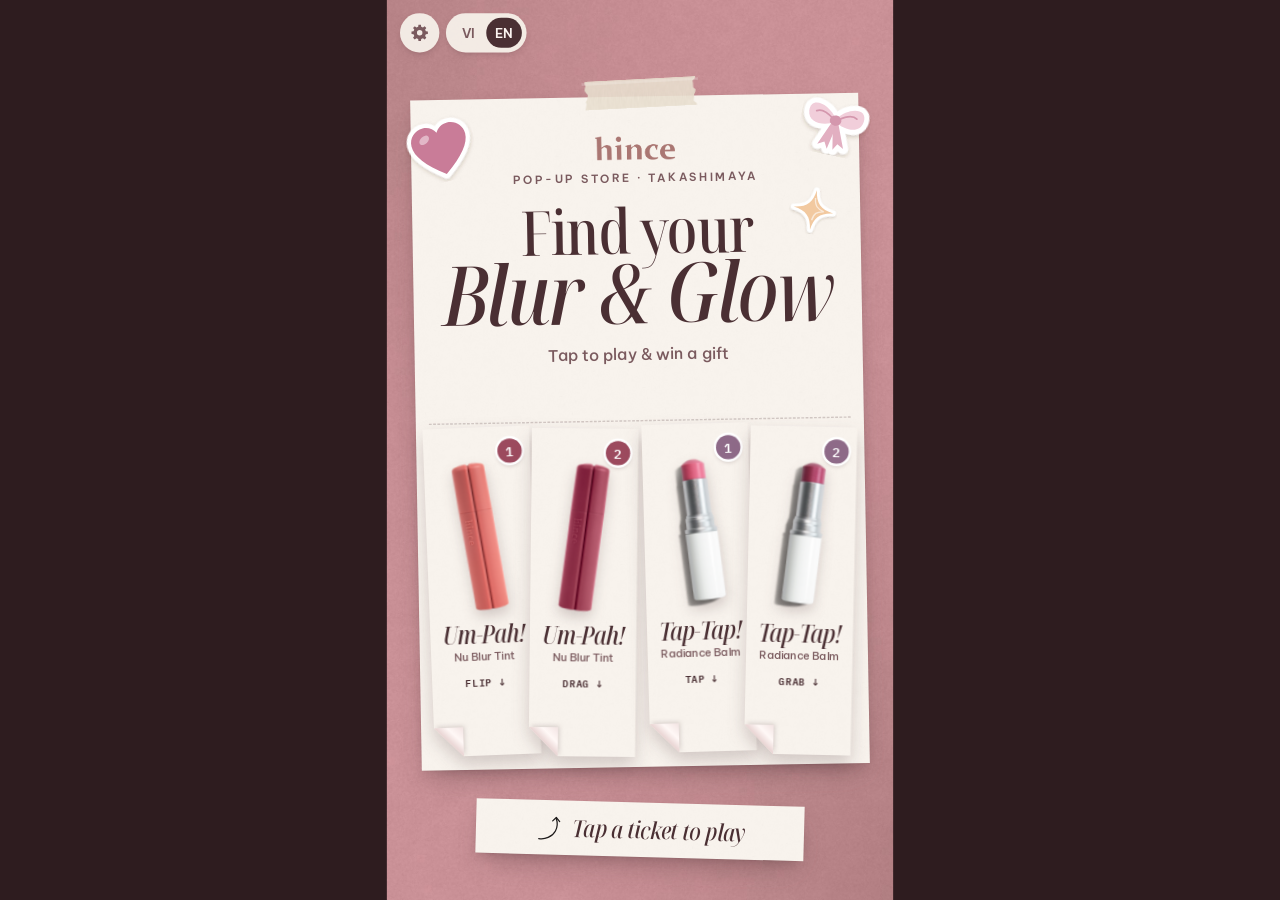
==== commit b8cffd30: "v2.7.1: Control Center in 5 tabs with lighter type + switches, English as default language, real set" ====
--- a/index.html
+++ b/index.html
@@ -1,5 +1,5 @@
 <!doctype html>
-<html lang="vi">
+<html lang="en">
 <head>
 <meta charset="utf-8">
 <meta name="viewport" content="width=device-width, initial-scale=1, maximum-scale=1, minimum-scale=1, user-scalable=no, viewport-fit=cover">
@@ -51,7 +51,7 @@
     <video id="attract-video" muted loop playsinline preload="auto"></video>
     <div class="abs paper at-note"><img src="assets/v26/paper/arrow.svg" alt=""><span class="disp it" data-i18n="attract.note"></span></div>
     <!-- staff corners (never start a game; app.js corner(): stopPropagation on pointerdown + click): ⚙ → PIN → Control Center, VI | EN, ▶ VIDEO (.on when the promo loads) -->
-    <button class="at-corner" id="cc-btn" aria-label="control center"><svg viewBox="0 0 24 24" fill="none" stroke="#7A5A5E" stroke-width="1.8"><circle cx="12" cy="12" r="3.2"/><path d="M12 2.5v3M12 18.5v3M2.5 12h3M18.5 12h3M5.3 5.3l2.1 2.1M16.6 16.6l2.1 2.1M5.3 18.7l2.1-2.1M16.6 7.4l2.1-2.1"/></svg></button>
+    <button class="at-corner" id="cc-btn" aria-label="control center settings"><svg viewBox="0 0 24 24"><path fill="#7A5A5E" fill-rule="evenodd" d="M10.07 4.13 L10.42 1.52 L13.58 1.52 L13.93 4.13 L16.20 5.08 L18.29 3.47 L20.53 5.71 L18.92 7.80 L19.87 10.07 L22.48 10.42 L22.48 13.58 L19.87 13.93 L18.92 16.20 L20.53 18.29 L18.29 20.53 L16.20 18.92 L13.93 19.87 L13.58 22.48 L10.42 22.48 L10.07 19.87 L7.80 18.92 L5.71 20.53 L3.47 18.29 L5.08 16.20 L4.13 13.93 L1.52 13.58 L1.52 10.42 L4.13 10.07 L5.08 7.80 L3.47 5.71 L5.71 3.47 L7.80 5.08Z M12 8.5a3.5 3.5 0 1 0 0 7a3.5 3.5 0 1 0 0-7Z"/></svg></button>
     <div class="lang-sw" id="lang-sw"><button data-lang="vi">VI</button><button data-lang="en">EN</button></div>
     <button class="at-corner" id="promo-btn" aria-label="promo video"><svg viewBox="0 0 10 12"><path d="M1 0.5 L9.5 6 L1 11.5 Z"/></svg>VIDEO</button>
   </section>
@@ -260,9 +260,10 @@
     <div class="abs paper hint t2-btn"><i class="tape"></i><span class="disp it" data-i18n="t2.go"></span></div>
   </section>
 
-  <!-- ============ RESULT (v2.6 09_result: taped sheet, big serif score, meter with 2 cocoa ticks, gift voucher when tier >= 1) ============ -->
-  <!-- app.js showResult(): #s-result[data-tier] picks .res-got (tier 1/2) or .res-close (no tier); count-up + 14-cell meter; ticks #res-ico1/2 at the thresholds (%) -->
-  <section class="screen v2" id="s-result" data-tier="2">
+  <!-- ============ RESULT (v2.6 09_result: taped sheet, big serif score, meter with 2 cocoa ticks; v2.7: score 0–100 + gift reveal polaroid) ============ -->
+  <!-- app.js showResult(): #s-result[data-tier] 1/2/3 = .res-got + the gift polaroid #res-gift, 0 = .res-close (gifts all gone); count-up + 14-cell meter;
+       ticks #res-ico1/2 at the thresholds (70 / 90). data-fx 1/2/3 = celebration size (Hair Tie & Mirror / Mini / full-size); .rev = reveal, .rev-end = skipped to the end -->
+  <section class="screen v2" id="s-result" data-tier="2" data-fx="2">
     <div class="abs paper res-sheet">
       <div class="res-eb" id="res-eb"></div>
       <div class="disp res-score" id="res-score">0</div>
@@ -271,18 +272,32 @@
         <div class="res-ico" id="res-ico1"><b></b><span id="res-ml1"></span></div><div class="res-ico" id="res-ico2"><b></b><span id="res-ml2"></span></div></div>
       <div class="res-got">
         <div class="disp it res-line" data-i18n="result.youGet" data-fit></div>
-        <div class="res-vch"><div class="stub"><img src="assets/v26/stickers/p_gift.svg" alt=""></div><div class="main"><div class="k" data-i18n="result.gift"></div><div class="disp it lv" id="res-tier" data-fit></div><div class="br">hince Pop-Up Store</div></div></div>
       </div>
       <div class="res-close">
-        <div class="disp it res-line" data-i18n="game.close" data-fit></div>
-        <div class="res-need" id="res-need" data-fit></div>
+        <div class="disp it res-line" data-i18n="result.soldOut" data-fit></div>
+        <div class="res-need" data-i18n="result.askStaff" data-fit></div>
       </div>
     </div>
     <div class="res-title" id="res-title"></div><!-- v2.4 title (JS writes it), not shown in v2.6 -->
-    <div class="tape res-gtape" style="left:200px;top:1060px;width:180px;height:50px;transform:rotate(-24deg)"></div>
     <div class="tape" style="left:420px;top:170px;transform:rotate(-2deg)"></div>
-    <img class="st res-gst" src="assets/v26/stickers/p_sparkle.svg" style="left:800px;top:1040px;width:100px;transform:rotate(12deg)" alt="">
     <img class="st" src="assets/v26/stickers/p_heart.svg" style="left:120px;top:1290px;width:96px;transform:rotate(-14deg)" alt="">
+    <!-- v2.7 gift reveal: paper confetti (built by app.js confetti()) behind the polaroid; the polaroid drops in, the photo bounces, a shine sweeps it once -->
+    <div class="rg-confetti" id="rg-confetti"></div>
+    <div class="res-gift" id="res-gift">
+      <div class="rg-drop">
+        <div class="paper rg-card">
+          <div class="rg-ph"><img id="rg-img" src="assets/v27/gifts/hair_tie.png" alt=""><i class="rg-shine"></i></div>
+          <div class="disp it rg-name" id="rg-name"></div>
+          <div class="rg-note" id="rg-note"></div>
+        </div>
+        <div class="tape rg-tape"></div>
+        <div class="rg-stw"><div class="stamp rg-stamp" id="rg-stamp"></div></div>
+        <!-- full-size only: sparkle stickers around the card -->
+        <img class="st rg-sp s1" src="assets/v26/stickers/p_sparkle.svg" alt=""><img class="st rg-sp s2" src="assets/v26/stickers/p_star.svg" alt="">
+        <img class="st rg-sp s3" src="assets/v26/stickers/p_sparkle.svg" alt=""><img class="st rg-sp s4" src="assets/v26/stickers/p_heart.svg" alt="">
+      </div>
+    </div>
+    <div class="abs center res-down" id="res-down"></div>
     <button class="abs btn res-btn" id="res-next" data-action="form"><span data-fit></span><span class="ar">→</span></button>
     <button class="abs btn res-btn" id="res-skip" data-action="thanks-skip"><span data-i18n="result.end"></span><span class="ar">→</span></button>
   </section>
@@ -310,7 +325,7 @@
   </section>
 
   <!-- ============ REWARD (v2.6 11_reward: printer + receipt) ============ -->
-  <!-- app.js toReward(): #s-reward.t0 = no gift (duplicate / out of stock); staff hold = 2 s, progress on #rw-hold (--k) -->
+  <!-- app.js toReward(): #s-reward.t0 = no gift (duplicate / out of stock); v2.7 .rw-gb = gift photo + name; staff hold = 2 s, progress on #rw-hold (--k) -->
   <section class="screen v2" id="s-reward" data-v="ok">
     <div class="abs rw-printer"><div class="lbl">HINCE · PRINT</div><div class="slot"></div></div>
     <div class="abs rw-wrap" id="rw-card"><div class="rw-rc">
@@ -318,10 +333,11 @@
       <div class="dash rw-d1"></div>
       <div class="disp rw-hi" id="rw-eyebrow" data-fit></div><div class="disp it rw-name" id="rw-name"></div>
       <div class="dash rw-d2"></div>
+      <!-- v2.7 gift block: photo ~160 px beside the gift name (staff check it against the shelf); lipstick gifts add the random-shade note -->
+      <div class="rw-gb"><div class="rw-gph"><img id="rw-gimg" src="assets/v27/gifts/hair_tie.png" alt=""></div><div class="rw-gtx"><div class="sm" data-i18n="reward.row.gift"></div><div class="disp it rw-gname" id="rw-gname"></div><div class="rw-gnote" id="rw-gnote"></div></div></div>
       <div class="rw-rows">
         <div class="row"><span data-i18n="reward.row.game"></span><i></i><span id="rw-r-game"></span></div>
         <div class="row"><span data-i18n="reward.row.score"></span><i></i><span id="rw-r-score"></span></div>
-        <div class="row"><span data-i18n="reward.row.tier"></span><i></i><span id="rw-tier"></span></div>
         <div class="row"><span data-i18n="reward.row.time"></span><i></i><span id="rw-r-time"></span></div>
       </div>
       <div class="dash rw-d3"></div>
@@ -383,8 +399,10 @@
   <!-- ============ CONTROL CENTER (v2.3, admin.js; .pin = PIN pad showing, ĐÓNG hidden) ============ -->
   <div class="overlay admin v2 pin" id="o-admin">
     <div class="abs paper cc-win"></div>
-    <div class="cc-h">CONTROL CENTER</div>
+    <div class="cc-h">Control Center</div>
+    <div class="cc-lang" id="cc-lang"><button data-lang="vi">VI</button><button data-lang="en">EN</button></div>
     <button class="btn cc-x" id="cc-close" data-a="close" data-i18n="cc.close"></button>
+    <div class="cc-tabs" id="cc-tabs"></div><!-- v2.7.1 tabs (admin.js tabs()) -->
     <div class="admin-panel" id="admin-panel"></div>
   </div>
 </div>
--- a/css/style.css
+++ b/css/style.css
@@ -266,75 +266,99 @@
 .test-badge.on { display: block; }
 .admin-hotspot { position: absolute; left: 0; top: 0; width: 150px; height: 150px; z-index: 70; }
 
-/* ---------- CONTROL CENTER (v2.3 admin.js; v2.6 tokens: paper card on the background, cocoa buttons, same fonts) ---------- */
+/* ---------- CONTROL CENTER (v2.3 admin.js; v2.7.1 redesign: tabs, lighter type, white cards, switches) ----------
+   Type scale (1080-wide stage, staff read it at arm's length): row 24/400, sub-line 17, section label 16 mono, values 24 mono. */
 .overlay.admin { z-index: 80; background: var(--bg); }
 .overlay.admin.active { display: block; }
-.cc-win { position: absolute; left: 30px; top: 30px; width: 1020px; height: 1860px; border-radius: 8px; }
-.cc-h { position: absolute; left: 70px; top: 96px; font: 500 italic 64px/1 var(--serif); font-variation-settings: 'wdth' 72; color: var(--ink); }
-.v2 .cc-x { position: absolute; left: 790px; top: 92px; width: 210px; height: 84px; font-size: 32px; }
-#o-admin.pin .cc-x { display: none; }
-.admin-panel { position: absolute; left: 40px; top: 204px; width: 1000px; height: 1672px; overflow-y: auto; overflow-x: hidden; touch-action: pan-y; padding: 32px 30px 80px; color: var(--ink); scrollbar-color: var(--ink3) transparent; }
-.admin-panel::-webkit-scrollbar { width: 12px; } .admin-panel::-webkit-scrollbar-thumb { background: var(--ink3); border-radius: 6px; }
-.cc-sec { margin-bottom: 40px; }
-.cc-sec h3 { font: 600 24px/1 var(--mono); color: var(--ink2); letter-spacing: .18em; margin-bottom: 18px; }
-.cc-sec h4 { font: 600 22px/1 var(--mono); color: var(--ink2); letter-spacing: .12em; margin: 30px 0 16px; }
-.cc-box { background: #FFFBF9; border-radius: 14px; box-shadow: 0 1px 2px rgba(74,47,51,.10), 0 10px 22px -12px rgba(74,47,51,.35); padding: 8px 24px; }
-.cc-row { display: flex; align-items: center; justify-content: space-between; gap: 18px; min-height: 84px; padding: 6px 0; font: 500 30px/1.15 var(--sans); color: var(--ink); }
-.cc-row + .cc-row { border-top: 2px dashed rgba(74,47,51,.15); }
+.cc-win { position: absolute; left: 30px; top: 30px; width: 1020px; height: 1860px; border-radius: 10px; }
+.cc-h { position: absolute; left: 76px; top: 92px; font: 500 italic 50px/1 var(--serif); font-variation-settings: 'wdth' 76; color: var(--ink); letter-spacing: -.01em; }
+.v2 .cc-x { position: absolute; left: 860px; top: 80px; width: 140px; height: 60px; font: 600 20px/1 var(--sans); letter-spacing: .08em; box-shadow: none; }
+.cc-lang { position: absolute; left: 700px; top: 80px; height: 60px; display: flex; align-items: center; padding: 0 5px; border-radius: 30px; background: rgba(74,47,51,.06); }
+.cc-lang button { min-width: 64px; height: 50px; border-radius: 25px; font: 600 19px/50px var(--sans); color: var(--ink2); }
+.cc-lang button.on { background: #FFFBF9; color: var(--ink); box-shadow: 0 2px 6px -2px rgba(74,47,51,.3); }
+.cc-tabs { position: absolute; left: 70px; top: 172px; width: 940px; height: 68px; display: flex; gap: 4px; padding: 5px; border-radius: 34px; background: rgba(74,47,51,.06); }
+.cc-tabs button { flex: 1 1 0; height: 58px; border-radius: 29px; font: 500 21px/58px var(--sans); color: var(--ink2); white-space: nowrap; }
+.cc-tabs button.on { background: var(--ink); color: var(--paper); font-weight: 600; }
+#o-admin.pin .cc-x, #o-admin.pin .cc-tabs, #o-admin.pin .cc-lang { display: none; }
+.admin-panel { position: absolute; left: 40px; top: 262px; width: 1000px; height: 1614px; overflow-y: auto; overflow-x: hidden; touch-action: pan-y; padding: 14px 30px 80px; color: var(--ink); scrollbar-color: var(--ink3) transparent; }
+#o-admin.pin .admin-panel { top: 204px; height: 1672px; }
+.admin-panel::-webkit-scrollbar { width: 8px; } .admin-panel::-webkit-scrollbar-thumb { background: rgba(74,47,51,.25); border-radius: 4px; }
+.cc-sec { margin-bottom: 34px; }
+.cc-sec h3 { font: 600 16px/1 var(--mono); color: var(--ink2); letter-spacing: .16em; text-transform: uppercase; margin: 0 4px 12px; }
+.cc-box { background: #FFFBF9; border-radius: 18px; box-shadow: 0 0 0 1px rgba(74,47,51,.07), 0 8px 18px -14px rgba(74,47,51,.35); padding: 2px 24px; }
+.cc-row { display: flex; align-items: center; justify-content: space-between; gap: 18px; min-height: 76px; padding: 10px 0; font: 400 24px/1.3 var(--sans); color: var(--ink); }
+.cc-row + .cc-row { border-top: 1px solid rgba(74,47,51,.08); }
 .cc-row .lbl { flex: 1 1 auto; min-width: 0; }
-.cc-row.g { min-height: 104px; padding: 4px 0; }
-.cc-row.g .lbl { flex: 0 0 260px; display: flex; align-items: center; gap: 18px; }
-.cc-row.g .cc-seg { margin-right: auto; } /* segmented right after the name, BẬT/TẮT at the far right */
-.cc-row.g img { height: 96px; width: auto; flex: none; }
+.cc-row.g .lbl { display: flex; align-items: center; gap: 16px; }
+.cc-row.g img { height: 64px; width: 40px; object-fit: contain; flex: none; }
 .cc-row.in .lbl .cc-in { width: 100%; }
-.cc-row.f .lbl { flex: 0 0 230px; } .cc-row.f .cc-r { flex: 1 1 auto; } .cc-row.f .cc-in { flex: 1 1 auto; width: auto; min-width: 0; } /* label | native input (stretches) | button */
-.cc-r { display: flex; align-items: center; gap: 18px; flex: none; }
-.cc-pts { display: block; font: 500 22px/1.2 var(--sans); color: var(--ink2); }
-.cc-val { font: 600 30px var(--mono); color: var(--ink); }
-.cc-note { font: 400 24px/1.35 var(--sans); color: var(--ink2); margin-top: 16px; }
-.cc-note.in { margin: 0 0 10px; }
-.cc-stat { display: flex; gap: 14px; }
-.cc-stat > div { flex: 1; background: var(--paper); border-radius: 12px; box-shadow: inset 0 0 0 2px rgba(74,47,51,.12); padding: 12px 16px; }
-.cc-stat b { display: block; font: 500 56px/1.05 var(--serif); font-variation-settings: 'wdth' 70; color: var(--ink); }
-.cc-stat span { font: 500 26px var(--sans); color: var(--ink2); }
-.cc-seg { display: flex; gap: 8px; }
-.cc-seg button { width: 118px; height: 64px; display: flex; align-items: center; justify-content: center; font: 600 28px var(--sans); background: var(--paper); color: var(--ink2); border-radius: 32px; box-shadow: inset 0 0 0 2px rgba(74,47,51,.18); }
-.cc-seg button.on { background: var(--ink); color: var(--paper); box-shadow: 0 6px 12px -6px rgba(74,47,51,.5); }
-.cc-seg.w button { width: auto; padding: 0 20px; font-size: 26px; }
-.cc-tg { width: 132px; height: 64px; display: flex; align-items: center; justify-content: center; font: 600 26px var(--sans); color: var(--paper); background: var(--ink); border-radius: 32px; }
-.cc-tg.off { background: var(--paper); color: var(--ink3); box-shadow: inset 0 0 0 2px rgba(74,47,51,.18); }
-.cc-stp { display: flex; align-items: center; gap: 12px; }
-.cc-st { min-width: 64px; height: 64px; padding: 0 10px; display: flex; align-items: center; justify-content: center; font: 600 26px var(--mono); background: var(--paper); color: var(--ink); border-radius: 32px; box-shadow: inset 0 0 0 2px rgba(74,47,51,.18); }
-.cc-stp.one .cc-st { font-size: 36px; }
-.cc-st:active, .cc-seg button:active, .cc-tg:active, .cc-eye:active { transform: translateY(3px); }
-.cc-stp .v { min-width: 130px; text-align: center; font: 600 30px var(--mono); color: var(--ink); white-space: nowrap; }
-.cc-in { width: 420px; height: 64px; border: 0; border-radius: 10px; margin: 0; padding: 0 16px; background: var(--paper); box-shadow: inset 0 0 0 2px rgba(74,47,51,.2); font: 500 28px var(--sans); color: var(--ink); outline: none; }
-.cc-in:focus { box-shadow: inset 0 0 0 3px var(--rose); }
-.cc-eye { width: 64px; height: 64px; display: flex; align-items: center; justify-content: center; background: var(--paper); color: var(--ink2); border-radius: 32px; box-shadow: inset 0 0 0 2px rgba(74,47,51,.18); }
+.cc-row.f .lbl { flex: 0 0 210px; } .cc-row.f .cc-r { flex: 1 1 auto; min-width: 0; } .cc-row.f .cc-in { flex: 1 1 auto; width: auto; min-width: 0; } /* label | native input (stretches) | button */
+.cc-r { display: flex; align-items: center; gap: 14px; flex: none; }
+.cc-pts { display: block; margin-top: 4px; font: 400 17px/1.35 var(--sans); color: var(--ink2); }
+.cc-val { font: 500 21px var(--mono); color: var(--ink); }
+.cc-note { font: 400 18px/1.45 var(--sans); color: var(--ink2); margin: 12px 6px 0; }
+/* overview tiles: plays + one per gift (photo, given today, left / total + bar) */
+.cc-stat { display: grid; grid-template-columns: 1.1fr 1fr 1fr 1fr 1fr; gap: 10px; }
+.cc-stat > div { position: relative; min-width: 0; background: #FFFBF9; border-radius: 16px; box-shadow: 0 0 0 1px rgba(74,47,51,.07); padding: 14px 14px 18px; }
+.cc-stat > div.pl { background: var(--ink); color: var(--paper); }
+.cc-stat .cc-gimg { position: absolute; right: 8px; top: 8px; width: 46px; height: 46px; }
+.cc-stat b { display: block; font: 600 40px/1 var(--sans); color: inherit; margin-top: 6px; letter-spacing: -.01em; }
+.cc-stat > div:not(.pl) b { color: var(--ink); }
+.cc-stat span { display: block; margin-top: 8px; font: 500 16px/1.2 var(--sans); color: var(--ink2); white-space: nowrap; overflow: hidden; text-overflow: ellipsis; }
+.cc-stat .pl span { color: rgba(251,243,240,.75); }
+.cc-stat em { display: block; margin-top: 4px; font: 500 14px/1.2 var(--mono); font-style: normal; color: var(--ink2); }
+.cc-bar { display: block; height: 5px; margin-top: 8px; border-radius: 3px; background: rgba(74,47,51,.1); overflow: hidden; }
+.cc-bar i { display: block; height: 100%; background: var(--rose); border-radius: 3px; }
+.cc-bar.low i { background: #C0263A; }
+/* segmented choice */
+.cc-seg { display: flex; gap: 2px; padding: 4px; border-radius: 26px; background: rgba(74,47,51,.06); }
+.cc-seg button { min-width: 70px; height: 44px; padding: 0 16px; display: flex; align-items: center; justify-content: center; font: 500 18px var(--sans); color: var(--ink2); border-radius: 22px; white-space: nowrap; }
+.cc-seg button.on { background: #FFFBF9; color: var(--ink); font-weight: 600; box-shadow: 0 2px 6px -2px rgba(74,47,51,.35); }
+/* switch (on = berry track, knob right) */
+.cc-tg { position: relative; flex: none; width: 76px; height: 42px; border-radius: 21px; background: rgba(74,47,51,.18); transition: background .15s; }
+.cc-tg i { position: absolute; left: 4px; top: 4px; width: 34px; height: 34px; border-radius: 50%; background: #fff; box-shadow: 0 2px 4px rgba(74,47,51,.3); transition: transform .15s; }
+.cc-tg.on { background: var(--rose); }
+.cc-tg.on i { transform: translateX(34px); }
+/* stepper: small round buttons around a mono value */
+.cc-stp { display: flex; align-items: center; gap: 8px; }
+.cc-st { min-width: 50px; height: 50px; padding: 0 8px; display: flex; align-items: center; justify-content: center; font: 500 17px var(--mono); background: transparent; color: var(--ink); border-radius: 25px; box-shadow: inset 0 0 0 1.5px rgba(74,47,51,.18); }
+.cc-stp.one .cc-st { font-size: 24px; }
+.cc-st:active, .cc-seg button:active, .cc-tg:active, .cc-eye:active, .cc-tabs button:active { transform: translateY(2px); }
+.cc-stp .v { min-width: 92px; text-align: center; font: 600 24px var(--mono); color: var(--ink); white-space: nowrap; }
+.cc-in { width: 420px; height: 52px; border: 0; border-radius: 12px; margin: 0; padding: 0 14px; background: #fff; box-shadow: inset 0 0 0 1px rgba(74,47,51,.18); font: 400 21px var(--sans); color: var(--ink); outline: none; }
+.cc-in:focus { box-shadow: inset 0 0 0 2px var(--rose); }
+.cc-eye { width: 52px; height: 52px; flex: none; display: flex; align-items: center; justify-content: center; background: transparent; color: var(--ink2); border-radius: 26px; box-shadow: inset 0 0 0 1.5px rgba(74,47,51,.18); }
 .cc-eye.on { background: var(--ink); color: var(--paper); }
-.cc-eye svg { width: 44px; height: 28px; fill: currentColor; }
-.v2 .cc-mb { height: 64px; padding: 0 28px; font-size: 26px; flex: none; white-space: nowrap; }
+.cc-eye svg { width: 34px; height: 22px; fill: currentColor; }
+.v2 .cc-mb { height: 52px; padding: 0 24px; font: 600 18px/1 var(--sans); letter-spacing: .06em; flex: none; white-space: nowrap; color: var(--paper); box-shadow: none; }
 .v2 .cc-mb.danger { background: var(--rose); color: #fff; }
-.cc-btns { display: flex; flex-wrap: wrap; gap: 24px; padding: 10px 8px 18px; }
-.cc-hist { display: flex; align-items: flex-end; gap: 4px; width: 300px; height: 64px; border-bottom: 2px solid rgba(74,47,51,.2); }
+.v2 .cc-mb.ghost { background: transparent; color: var(--ink); box-shadow: inset 0 0 0 1.5px rgba(74,47,51,.3); }
+.cc-btns { display: flex; flex-wrap: wrap; gap: 14px; padding: 16px 0 18px; }
+.cc-sec > .cc-btns { padding: 18px 4px 0; }
+.cc-hist { display: flex; align-items: flex-end; gap: 3px; width: 260px; height: 52px; border-bottom: 1px solid rgba(74,47,51,.2); }
 .cc-hist i { flex: 1; display: block; min-height: 2px; background: var(--rose); border-radius: 2px 2px 0 0; }
-#a-sheet-status { font: 500 30px var(--sans); }
-.a-dot { display: inline-block; width: 22px; height: 22px; margin: 0 16px 0 4px; vertical-align: -1px; border-radius: 50%; background: #D9534F; } /* Google Sheet status */
+#a-sheet-status { font: 400 21px/1.35 var(--sans); }
+.a-dot { display: inline-block; width: 14px; height: 14px; margin: 0 12px 0 2px; vertical-align: 1px; border-radius: 50%; background: #D9534F; } /* Google Sheet status */
 .a-dot.ok { background: #3E9B6A; }
-.a-ping { font: 500 28px var(--sans); color: var(--ink2); }
+.a-ping { font: 400 21px var(--sans); color: var(--ink2); }
 .a-ping.ok { color: #3E9B6A; } .a-ping.bad { color: #C0263A; }
+/* gifts tab: photo per stock row, VI | EN name inputs */
+.cc-row.gs .lbl { display: flex; align-items: center; gap: 16px; }
+.cc-gimg { flex: none; width: 64px; height: 64px; object-fit: contain; }
+.cc-gl { min-width: 0; }
+.cc-row.nm .lbl { flex: 0 0 170px; font-size: 21px; } .cc-row.nm .cc-r { flex: 1 1 auto; min-width: 0; gap: 10px; } .cc-row.nm .cc-in { flex: 1 1 0; width: auto; min-width: 0; }
 /* PIN pad (open + đổi PIN): paper keys like the form keyboard */
 .cc-pin { text-align: center; padding-top: 110px; }
-.cc-pin-t { font: 500 italic 72px/1 var(--serif); font-variation-settings: 'wdth' 72; color: var(--ink); }
+.cc-pin-t { font: 500 italic 64px/1 var(--serif); font-variation-settings: 'wdth' 72; color: var(--ink); }
 .pin-dots { display: flex; justify-content: center; gap: 28px; height: 54px; margin: 44px 0 14px; }
-.pin-dots i { display: block; width: 40px; height: 40px; border-radius: 50%; background: transparent; box-shadow: inset 0 0 0 3px var(--ink); }
+.pin-dots i { display: block; width: 34px; height: 34px; border-radius: 50%; background: transparent; box-shadow: inset 0 0 0 2.5px var(--ink); }
 .pin-dots i.on { background: var(--ink); }
-.cc-msg { font: 500 30px/50px var(--sans); color: var(--rose); height: 50px; }
-.pinpad { display: grid; grid-template-columns: repeat(3, 220px); gap: 30px; justify-content: center; margin-top: 34px; }
-.cc-key { height: 160px; display: flex; align-items: center; justify-content: center; border-radius: 20px; background: #FFFBF9; box-shadow: 0 3px 0 rgba(74,47,51,.18), 0 10px 18px -10px rgba(74,47,51,.35); font: 500 72px var(--serif); font-variation-settings: 'wdth' 70; color: var(--ink); }
-.cc-key.vn { font: 600 40px var(--sans); color: var(--ink2); }
+.cc-msg { font: 400 26px/50px var(--sans); color: var(--rose); height: 50px; }
+.pinpad { display: grid; grid-template-columns: repeat(3, 210px); gap: 26px; justify-content: center; margin-top: 34px; }
+.cc-key { height: 150px; display: flex; align-items: center; justify-content: center; border-radius: 20px; background: #FFFBF9; box-shadow: 0 0 0 1px rgba(74,47,51,.07), 0 3px 0 rgba(74,47,51,.12), 0 10px 18px -12px rgba(74,47,51,.35); font: 500 64px var(--serif); font-variation-settings: 'wdth' 70; color: var(--ink); }
+.cc-key.vn { font: 600 30px var(--sans); color: var(--ink2); }
 .cc-key:active { transform: translateY(3px); box-shadow: 0 1px 0 rgba(74,47,51,.18); }
-.cc-key svg { width: 70px; height: 52px; fill: var(--ink2); }
+.cc-key svg { width: 62px; height: 46px; fill: var(--ink2); }
 
 input, textarea { -webkit-user-select: text; user-select: text; touch-action: manipulation; }
 
@@ -498,7 +522,7 @@
 /* fixed box: app.js shrinks font-size for long scores without moving the meter */
 #s-result .res-score { height: 230px; margin-top: 20px; font-size: 250px; line-height: 230px; white-space: nowrap; color: var(--ink); }
 #s-result .res-of { font: 500 32px/1 var(--sans); color: var(--ink2); margin-top: 10px; }
-#s-result .res-meter { position: relative; height: 16px; margin: 90px 20px 0; }
+#s-result .res-meter { position: relative; height: 16px; margin: 70px 20px 0; }
 #s-result .res-seg { display: flex; height: 16px; border-radius: 8px; overflow: hidden; background: rgba(74,47,51,.1); }
 #s-result .res-seg i { flex: 1; position: relative; display: block; }
 /* lit cell = rose fill growing in; app.js sets --d so each cell lands when the count-up passes it */
@@ -506,19 +530,64 @@
 @keyframes segIn { from { transform: scaleX(0); } to { transform: scaleX(1); } }
 #s-result .res-ico { position: absolute; top: -12px; width: 0; height: 40px; }
 #s-result .res-ico b { position: absolute; left: -2px; top: 0; width: 4px; height: 40px; background: var(--ink); }
-#s-result .res-ico span { position: absolute; top: 56px; left: 0; transform: translateX(-50%); font: 600 20px/1.3 var(--mono); color: var(--ink2); white-space: nowrap; }
-#s-result .res-line { margin: 150px auto 0; font-size: 60px; line-height: 1; width: 740px; white-space: nowrap; color: var(--ink); }
-/* gift voucher 600x270 −2°: azalea stub + p_gift, dashed perforation, cream body */
-#s-result .res-vch { position: absolute; left: 100px; top: 880px; width: 600px; height: 270px; display: flex; transform: rotate(-2deg); filter: drop-shadow(0 18px 20px rgba(74,47,51,.28)); text-align: left; }
-#s-result .res-vch .stub { width: 220px; height: 100%; background: #F3D3DE url(../assets/v26/paper/paper.jpg) 0 0 / 400px; background-blend-mode: multiply; border-radius: 14px 0 0 14px; display: grid; place-items: center; }
-#s-result .res-vch .stub img { width: 150px; transform: rotate(-8deg); }
-#s-result .res-vch .main { flex: 1; height: 100%; background: #FFFBF9; border-radius: 0 14px 14px 0; padding: 46px 40px 0 44px; position: relative; min-width: 0; }
-#s-result .res-vch .main::before { content: ''; position: absolute; left: -2px; top: 16px; bottom: 16px; border-left: 4px dashed rgba(74,47,51,.22); }
-#s-result .res-vch .k { font: 600 20px/1 var(--mono); letter-spacing: .22em; color: var(--rose); text-transform: uppercase; }
-#s-result .res-vch .lv { font-size: 116px; line-height: 1; letter-spacing: -.02em; margin-top: 10px; color: var(--ink); white-space: nowrap; width: 290px; }
-#s-result .res-vch .br { font: 500 22px/1 var(--sans); color: var(--ink2); margin-top: 14px; }
+#s-result .res-ico span { position: absolute; top: 52px; left: 0; transform: translateX(-50%); font: 600 20px/1.3 var(--mono); color: var(--ink2); white-space: pre; text-align: center; } /* v2.7: "70\nMINI" */
+#s-result .res-line { margin: 96px auto 0; font-size: 60px; line-height: 1; width: 740px; white-space: nowrap; color: var(--ink); }
+#s-result .res-seg.now i.on::after { animation-delay: 0s; } /* reveal skipped: the bar fills at once */
 #s-result .res-need { margin: 40px auto 0; width: 740px; font: 500 44px/1.2 var(--sans); color: var(--ink2); white-space: nowrap; }
-#s-result[data-tier="0"] .res-got, #s-result:not([data-tier="0"]) .res-close, #s-result[data-tier="0"] .res-gtape, #s-result[data-tier="0"] .res-gst { display: none; }
+#s-result[data-tier="0"] .res-got, #s-result:not([data-tier="0"]) .res-close, #s-result[data-tier="0"] .res-gift, #s-result[data-tier="0"] .rg-confetti { display: none; }
+#s-result .res-close .res-line { margin-top: 150px; }
+
+/* ---------- v2.7 gift reveal (TASK_v2_7 §3): polaroid 480 wide drops in (spring −6° → 2° → −1°, 700 ms), the photo bounces .6 → 1.06 → 1
+   + one diagonal shine, paper confetti bursts and falls (~1.2 s), TRÚNG QUÀ! stamp. data-fx 1 light (Hair Tie / Mirror), 2 Mini, 3 full-size
+   (double shine + sparkle stickers round the card). transform / opacity only. Base styles = the final state (.rev-end drops the animations). */
+#s-result .res-gift { position: absolute; left: 300px; top: 866px; width: 480px; z-index: 3; visibility: hidden; pointer-events: none; }
+#s-result.rev .res-gift { visibility: visible; }
+#s-result .rg-drop { position: relative; transform: rotate(-1deg); will-change: transform; }
+#s-result.rev .rg-drop { animation: rgDrop .7s cubic-bezier(.25,.8,.35,1) both; }
+@keyframes rgDrop { 0% { transform: translateY(-1150px) rotate(-6deg); } 55% { transform: translateY(16px) rotate(2deg); } 78% { transform: translateY(-6px) rotate(-1.6deg); } 100% { transform: translateY(0) rotate(-1deg); } }
+#s-result .rg-card { position: relative; border-radius: 6px; padding: 20px 20px 26px; text-align: center; }
+#s-result .rg-ph { position: relative; height: 360px; border-radius: 3px; overflow: hidden; background: radial-gradient(ellipse at 50% 42%, #FFFBF9 0%, #F8E9E6 62%, #EFD9D6 100%); }
+#s-result .rg-ph img { position: absolute; left: 6%; top: 6%; width: 88%; height: 88%; object-fit: contain; filter: drop-shadow(0 16px 14px rgba(74,47,51,.22)); }
+#s-result.rev .rg-ph img { animation: rgPop .56s cubic-bezier(.3,1.5,.5,1) .38s both; }
+@keyframes rgPop { 0% { opacity: 0; transform: scale(.6); } 55% { opacity: 1; transform: scale(1.06); } 100% { opacity: 1; transform: scale(1); } }
+#s-result .rg-shine { position: absolute; top: -20%; left: 0; width: 38%; height: 140%; opacity: 0; transform: translateX(-160%) skewX(-18deg);
+  background: linear-gradient(90deg, rgba(255,255,255,0) 0%, rgba(255,255,255,.8) 50%, rgba(255,255,255,0) 100%); }
+#s-result.rev .rg-shine { animation: rgShine .7s ease-in-out .85s backwards; }
+#s-result.rev[data-fx="3"] .rg-shine { animation: rgShine .7s ease-in-out .85s backwards, rgShine .8s ease-in-out 1.75s backwards; }
+@keyframes rgShine { from { opacity: 1; transform: translateX(-160%) skewX(-18deg); } to { opacity: 1; transform: translateX(380%) skewX(-18deg); } }
+#s-result .rg-name { margin: 20px auto 0; width: 440px; font-size: 54px; line-height: 1.1; white-space: nowrap; overflow: hidden; color: var(--ink); }
+#s-result .rg-note { margin-top: 8px; min-height: 26px; font: 600 22px/1.2 var(--mono); letter-spacing: .04em; color: var(--ink2); }
+#s-result .rg-tape { left: 165px; top: -30px; width: 150px; height: 52px; transform: rotate(-3deg); }
+#s-result .rg-stw { position: absolute; right: -76px; top: 46px; transform-origin: 60% 50%; z-index: 2; } /* on the photo's top-right corner, clear of the name */
+#s-result .rg-stamp { position: relative; font-size: 50px; transform: rotate(9deg); }
+#s-result.rev .rg-stw { animation: rgStamp .36s cubic-bezier(.3,1.4,.5,1) 1s both; }
+@keyframes rgStamp { from { opacity: 0; transform: scale(1.9); } to { opacity: 1; transform: scale(1); } }
+#s-result .rg-sp { display: none; }
+#s-result[data-fx="3"] .rg-sp { display: block; }
+#s-result .rg-sp.s1 { left: -84px; top: 30px; width: 104px; } #s-result .rg-sp.s2 { right: -70px; top: 250px; width: 78px; }
+#s-result .rg-sp.s3 { left: -64px; top: 330px; width: 76px; } #s-result .rg-sp.s4 { right: -40px; top: 440px; width: 88px; }
+#s-result.rev .rg-sp { animation: v2pop .34s cubic-bezier(.3,1.6,.5,1) 1.1s backwards, rgTwinkle 1.1s ease-in-out 1.44s infinite alternate; }
+#s-result.rev .rg-sp.s2, #s-result.rev .rg-sp.s4 { animation-delay: 1.2s, 1.6s; }
+@keyframes rgTwinkle { from { transform: scale(.88) rotate(-6deg); } to { transform: scale(1.1) rotate(8deg); } }
+/* confetti: 12 / 18 / 24 pieces from the card centre (app.js confetti(): --dx --dy --fall --r --d) */
+#s-result .rg-confetti { position: absolute; left: 540px; top: 1090px; width: 0; height: 0; z-index: 4; pointer-events: none; }
+#s-result .rg-confetti i { position: absolute; left: 0; top: 0; display: block; opacity: 0; will-change: transform, opacity; }
+#s-result.rev .rg-confetti i { animation: rgConf 1.2s cubic-bezier(.2,.7,.4,1) calc(var(--d) + .42s) both; }
+#s-result .rg-confetti .cf-bit { border-radius: 2px; box-shadow: 0 2px 3px rgba(74,47,51,.15); }
+#s-result .rg-confetti .cf-heart { width: 52px; height: 46px; background: url(../assets/v26/stickers/p_heart.svg) center / contain no-repeat; }
+#s-result .rg-confetti .cf-spark { width: 58px; height: 58px; background: url(../assets/v26/stickers/p_sparkle.svg) center / contain no-repeat; }
+@keyframes rgConf {
+  0% { opacity: 0; transform: translate(0, 0) rotate(0) scale(.4); }
+  10% { opacity: 1; }
+  38% { opacity: 1; transform: translate(var(--dx), var(--dy)) rotate(calc(var(--r) * .4)) scale(1); }
+  100% { opacity: 0; transform: translate(calc(var(--dx) * 1.15), calc(var(--dy) + var(--fall))) rotate(var(--r)) scale(.9); }
+}
+/* skipped (a tap during the reveal): final state at once */
+#s-result.rev-end .rg-drop, #s-result.rev-end .rg-ph img, #s-result.rev-end .rg-shine, #s-result.rev-end .rg-stw, #s-result.rev-end .rg-confetti i { animation: none; }
+#s-result.rev-end .rg-sp { animation: rgTwinkle 1.1s ease-in-out infinite alternate; }
+#s-result .res-down { top: 1424px; z-index: 3; padding: 0 160px; font: 600 24px/1.3 var(--mono); color: var(--rose); visibility: hidden; }
+#s-result.rev .res-down { visibility: visible; animation: v2pop .3s ease-out 1.2s backwards; }
+#s-result.rev-end .res-down { animation: none; }
 #s-result .res-title { display: none; }
 #s-result .res-btn { left: 240px; top: 1590px; width: 600px; height: 130px; font-size: 44px; }
 #s-result .res-btn > span:first-child { max-width: 440px; white-space: nowrap; }
@@ -526,7 +595,7 @@
 /* ===================== FORM v2.6 (10_form): clipboard (70,90 940x1760 .5°), contents on canvas coords x 140…940 ===================== */
 #s-form .fm-board { left: 70px; top: 90px; width: 940px; height: 1760px; transform: rotate(.5deg); }
 #s-form .fm-clip { left: 508px; top: 40px; width: 64px; transform: rotate(-4deg); z-index: 2; }
-#s-form .fm-eb { left: 140px; top: 190px; font: 600 24px/1 var(--mono); letter-spacing: .2em; color: var(--ink2); text-transform: uppercase; }
+#s-form .fm-eb { left: 140px; top: 190px; font: 600 24px/1 var(--mono); letter-spacing: .16em; color: var(--ink2); text-transform: uppercase; }
 #s-form .fm-title { left: 140px; top: 226px; width: 800px; font-size: 112px; white-space: nowrap; color: var(--ink); line-height: 1; }
 #s-form .fm-title { text-transform: lowercase; } #s-form .fm-title::first-letter { text-transform: uppercase; } /* "Thông tin nhận quà" from the caps string */
 #s-form .fm-label { left: 140px; font: 600 22px/1 var(--mono); letter-spacing: .18em; color: var(--ink2); text-transform: uppercase; }
@@ -536,10 +605,16 @@
 #s-form .field > div { line-height: 82px; white-space: nowrap; overflow: hidden; }
 #s-form .field.focus > div::after { content: ''; display: inline-block; width: 4px; height: 62px; margin-left: 6px; vertical-align: -6px; background: var(--rose); animation: v2blink .6s ease-in-out infinite alternate; }
 #s-form .field.bad { border-bottom-color: var(--rose); animation: upShake .3s linear both; }
-/* paper keyboard (app.js renderKb): 3 letter rows + DEL / SPACE / NEXT; phone pad (#kb.num) 3x4 */
-#s-form .kb { left: 140px; top: 712px; width: 800px; padding: 24px 18px; border-radius: 20px; background: rgba(74,47,51,.06); }
+/* paper keyboard (app.js renderKb): 3 letter rows + DEL / SPACE / NEXT; phone pad (#kb.num) 3x4.
+   v2.7 fix (keys spilled past the paper): key widths come from the keyboard box, never fixed px. Box x 140…940 = 70 px inside the
+   clipboard paper on both sides; a letter key = 1/10 of the row (Q…P fills it, shorter rows centre), bottom row DEL 24 % | SPACE | NEXT 24 %. */
+#s-form .kb { left: 140px; top: 712px; width: 800px; padding: 24px 22px; border-radius: 20px; background: rgba(74,47,51,.06); }
 #s-form .kb-row { display: flex; justify-content: center; gap: 10px; margin: 10px 0; }
+#s-form .kb .key { flex: 0 1 calc((100% - 90px) / 10); width: auto; min-width: 0; max-width: 72px; box-sizing: border-box; overflow: hidden; }
+#s-form .kb .key.wide { flex: 0 0 24%; max-width: none; }
+#s-form .kb .key.space { flex: 1 1 0; max-width: none; }
 #s-form .kb.num .kb-row { gap: 14px; }
+#s-form .kb.num .key, #s-form .kb.num .key.wide { flex: 1 1 0; max-width: none; }
 #s-form .consent { display: flex; align-items: flex-start; gap: 20px; margin-top: 30px; }
 #s-form .consent span { font: 400 25px/1.4 var(--sans); color: var(--ink); }
 #s-form .consent .pxcheck { margin-top: 2px; }
@@ -558,15 +633,26 @@
   clip-path: polygon(0 0,760px 0,760px 1162px,741px 1180px,722px 1162px,703px 1180px,684px 1162px,665px 1180px,646px 1162px,627px 1180px,608px 1162px,589px 1180px,570px 1162px,551px 1180px,532px 1162px,513px 1180px,494px 1162px,475px 1180px,456px 1162px,437px 1180px,418px 1162px,399px 1180px,380px 1162px,361px 1180px,342px 1162px,323px 1180px,304px 1162px,285px 1180px,266px 1162px,247px 1180px,228px 1162px,209px 1180px,190px 1162px,171px 1180px,152px 1162px,133px 1180px,114px 1162px,95px 1180px,76px 1162px,57px 1180px,38px 1162px,19px 1180px,0 1162px); }
 #s-reward .rw-rc .lg { width: 150px; margin: 0 auto; }
 #s-reward .rw-rc .sm { font: 600 18px/1 var(--mono); letter-spacing: .24em; color: var(--ink2); margin-top: 14px; }
-#s-reward .rw-rc .dash { margin: 34px 0; }
-#s-reward .rw-hi { font-size: 96px; color: var(--ink); white-space: nowrap; }
-#s-reward .rw-name { font-size: 128px; margin-top: 10px; color: var(--ink); white-space: nowrap; line-height: .95; }
-#s-reward .rw-d2 { margin-top: 30px; }
+#s-reward .rw-rc .dash { margin: 26px 0; }
+#s-reward .rw-hi { font-size: 84px; color: var(--ink); white-space: nowrap; }
+#s-reward .rw-name { font-size: 112px; margin-top: 8px; color: var(--ink); white-space: nowrap; line-height: .95; }
+#s-reward .rw-d2 { margin-top: 26px; }
+/* v2.7 gift block: photo ~160 px in a small polaroid + YOUR GIFT / name / random-shade note */
+#s-reward .rw-gb { display: flex; align-items: center; gap: 28px; margin: 4px 0 8px; text-align: left; }
+#s-reward .rw-gph { flex: none; width: 176px; height: 176px; padding: 8px; border-radius: 6px; background: #FFFBF9; transform: rotate(-3deg);
+  box-shadow: 0 1px 2px rgba(74,47,51,.10), 0 10px 18px -8px rgba(74,47,51,.35); }
+#s-reward .rw-gph img { width: 160px; height: 160px; object-fit: contain; }
+#s-reward .rw-gtx { flex: 1 1 auto; min-width: 0; }
+#s-reward .rw-gtx .sm { margin: 0; }
+#s-reward .rw-gname { font-size: 50px; line-height: 1.1; margin-top: 10px; white-space: nowrap; overflow: hidden; color: var(--ink); }
+#s-reward .rw-gnote { font: 600 20px/1.2 var(--mono); color: var(--ink2); margin-top: 8px; }
+#s-reward .rw-gnote:empty { display: none; }
+#s-reward.t0 .rw-gb { display: none; }
 #s-reward .row { display: flex; align-items: baseline; gap: 10px; font: 500 25px/1 var(--mono); color: var(--ink); margin: 18px 0; white-space: nowrap; }
 #s-reward .row i { flex: 1; border-bottom: 3px dotted rgba(74,47,51,.35); transform: translateY(-6px); }
 #s-reward .rw-code-label { font-size: 20px; }
-#s-reward .rw-code { font: 600 104px/1 var(--mono); letter-spacing: .02em; margin-top: 16px; white-space: nowrap; color: var(--ink); }
-#s-reward .rw-bc { display: block; width: 560px; height: 104px; margin: 22px auto 0; }
+#s-reward .rw-code { font: 600 96px/1 var(--mono); letter-spacing: .02em; margin-top: 14px; white-space: nowrap; color: var(--ink); }
+#s-reward .rw-bc { display: block; width: 560px; height: 96px; margin: 18px auto 0; }
 #s-reward .rw-bc:empty { display: none; }
 #s-reward .rw-bc rect { fill: var(--ink); shape-rendering: crispEdges; }
 #s-reward .rw-gift { display: none; font-size: 64px; color: var(--ink); width: 632px; white-space: nowrap; margin-top: 10px; }
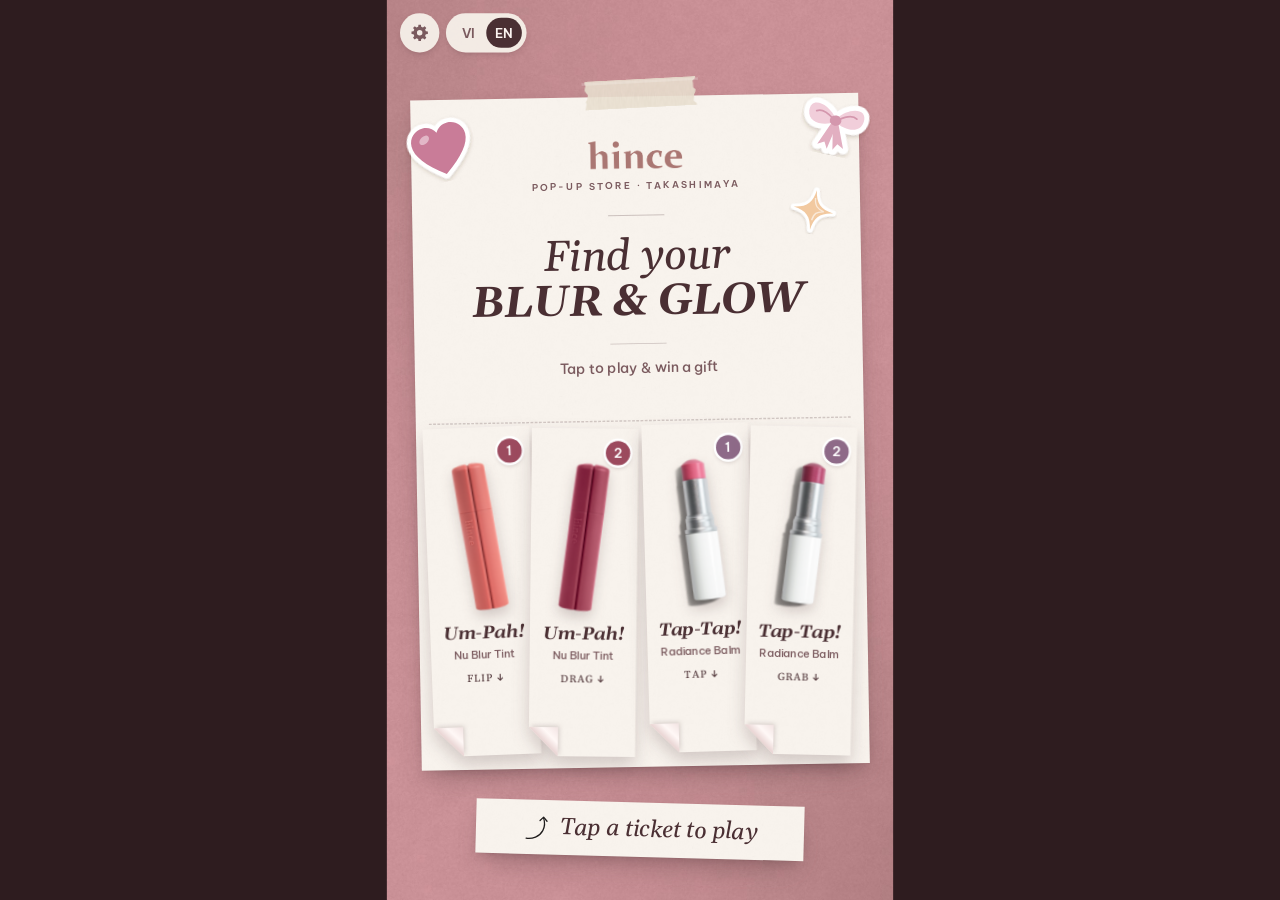
==== commit c8ba99b0: "v2.8.0: brand type — Constantia (bundled Gelasio OFL stand-in) for display / titles / taglines, Be V" ====
--- a/index.html
+++ b/index.html
@@ -9,6 +9,7 @@
 <title>hince Pop-Up · Um-Pah! &amp; Tap-Tap!</title>
 <link rel="manifest" href="manifest.webmanifest">
 <link rel="stylesheet" href="assets/v26/fonts/fonts.css">
+<link rel="stylesheet" href="assets/v28/fonts/fonts.css">
 <link rel="stylesheet" href="css/style.css">
 </head>
 <body>
@@ -23,8 +24,10 @@
         <div class="at-head">
           <img class="at-logo" src="assets/img/logo.png" alt="hince">
           <div class="eyebrow at-eb">Pop-Up Store · Takashimaya</div>
-          <div class="disp at-t1">Find your</div>
-          <div class="disp it at-t2">Blur &amp; Glow</div>
+          <div class="at-rule"></div>
+          <div class="disp it at-t1">Find your</div>
+          <div class="disp it at-t2">BLUR &amp; GLOW</div>
+          <div class="at-rule"></div>
           <div class="at-sub" data-i18n="attract.line"></div>
         </div>
         <div class="at-tear dash"></div>
@@ -100,7 +103,7 @@
         <div class="cell"><span class="n">03</span>
           <div class="cf" style="left:18px;top:86px;width:140px;transform:rotate(-5deg)"><div class="ph" style="background-image:url(assets/img/lips_photo/06_nu_rose.jpg)"></div><div class="cap" style="font-size:15px">06 NU ROSE</div></div>
           <div class="cf" style="left:104px;top:100px;width:140px;transform:rotate(5deg)"><div class="ph" style="background-image:url(assets/img/lips_photo/06_nu_rose.jpg)"></div><div class="cap" style="font-size:15px">06 NU ROSE</div></div>
-          <div class="stamp" style="left:30px;top:270px;transform:rotate(-10deg);font-size:46px">Um-Pah!</div>
+          <div class="stamp" style="left:26px;top:270px;transform:rotate(-10deg);font-size:38px">Um-Pah!</div>
           <div class="tx"><b>Um-Pah!</b></div></div>
       </div>
       <!-- Tap-Tap! 1 (rhythm): balm slides onto the cap pad, gold balm = 2 taps -->
@@ -114,7 +117,7 @@
           <div class="tx"><b>×2</b><span data-i18n="ready.tap.gold"></span></div></div>
         <div class="cell"><span class="n">03</span>
           <img class="st" src="assets/v26/stickers/p_star.svg" style="left:96px;top:110px;width:70px" alt="">
-          <div class="stamp tp" style="left:28px;top:220px;transform:rotate(-8deg);font-size:54px">Perfect!</div>
+          <div class="stamp tp" style="left:24px;top:220px;transform:rotate(-8deg);font-size:40px">Perfect!</div>
           <div class="tx"><b>Perfect!</b></div></div>
       </div>
       <!-- Um-Pah! 2 (kiss): drag the tube up onto the lips polaroid -->
@@ -127,7 +130,7 @@
           <div class="tx"><span data-i18n="ready.kiss.line"></span></div></div>
         <div class="cell"><span class="n">03</span>
           <img class="st" src="assets/v26/stickers/p_heart.svg" style="left:120px;top:110px;width:90px;transform:rotate(12deg)" alt="">
-          <div class="stamp" style="left:30px;top:220px;transform:rotate(-10deg);font-size:54px">Um-Pah!</div>
+          <div class="stamp" style="left:26px;top:220px;transform:rotate(-10deg);font-size:40px">Um-Pah!</div>
           <div class="tx"><b>Um-Pah!</b></div></div>
       </div>
       <!-- Tap-Tap! 2 (claw): tap → the claw closes and lifts the balm -->
--- a/assets/v28/fonts/fonts.css
+++ b/assets/v28/fonts/fonts.css
@@ -0,0 +1,99 @@
+/* v2.8 brand serif. The app asks for Constantia first (hince brand font: used when the kiosk has it installed, e.g. Windows,
+   or once licensed web-font files are added here); Gelasio below (SIL OFL 1.1, OFL-Gelasio.txt) is the bundled offline
+   stand-in with the closest shape and full Vietnamese. 400 / 700, normal / italic. */
+@font-face {
+  font-family: 'Gelasio';
+  font-style: normal;
+  font-display: swap;
+  font-weight: 400;
+  src: url(gelasio-vietnamese-400-normal.woff2) format('woff2');
+  unicode-range: U+0102-0103,U+0110-0111,U+0128-0129,U+0168-0169,U+01A0-01A1,U+01AF-01B0,U+0300-0301,U+0303-0304,U+0308-0309,U+0323,U+0329,U+1EA0-1EF9,U+20AB;
+}
+@font-face {
+  font-family: 'Gelasio';
+  font-style: italic;
+  font-display: swap;
+  font-weight: 400;
+  src: url(gelasio-vietnamese-400-italic.woff2) format('woff2');
+  unicode-range: U+0102-0103,U+0110-0111,U+0128-0129,U+0168-0169,U+01A0-01A1,U+01AF-01B0,U+0300-0301,U+0303-0304,U+0308-0309,U+0323,U+0329,U+1EA0-1EF9,U+20AB;
+}
+@font-face {
+  font-family: 'Gelasio';
+  font-style: normal;
+  font-display: swap;
+  font-weight: 700;
+  src: url(gelasio-vietnamese-700-normal.woff2) format('woff2');
+  unicode-range: U+0102-0103,U+0110-0111,U+0128-0129,U+0168-0169,U+01A0-01A1,U+01AF-01B0,U+0300-0301,U+0303-0304,U+0308-0309,U+0323,U+0329,U+1EA0-1EF9,U+20AB;
+}
+@font-face {
+  font-family: 'Gelasio';
+  font-style: italic;
+  font-display: swap;
+  font-weight: 700;
+  src: url(gelasio-vietnamese-700-italic.woff2) format('woff2');
+  unicode-range: U+0102-0103,U+0110-0111,U+0128-0129,U+0168-0169,U+01A0-01A1,U+01AF-01B0,U+0300-0301,U+0303-0304,U+0308-0309,U+0323,U+0329,U+1EA0-1EF9,U+20AB;
+}
+@font-face {
+  font-family: 'Gelasio';
+  font-style: normal;
+  font-display: swap;
+  font-weight: 400;
+  src: url(gelasio-latin-ext-400-normal.woff2) format('woff2');
+  unicode-range: U+0100-02BA,U+02BD-02C5,U+02C7-02CC,U+02CE-02D7,U+02DD-02FF,U+0304,U+0308,U+0329,U+1D00-1DBF,U+1E00-1E9F,U+1EF2-1EFF,U+2020,U+20A0-20AB,U+20AD-20C0,U+2113,U+2C60-2C7F,U+A720-A7FF;
+}
+@font-face {
+  font-family: 'Gelasio';
+  font-style: italic;
+  font-display: swap;
+  font-weight: 400;
+  src: url(gelasio-latin-ext-400-italic.woff2) format('woff2');
+  unicode-range: U+0100-02BA,U+02BD-02C5,U+02C7-02CC,U+02CE-02D7,U+02DD-02FF,U+0304,U+0308,U+0329,U+1D00-1DBF,U+1E00-1E9F,U+1EF2-1EFF,U+2020,U+20A0-20AB,U+20AD-20C0,U+2113,U+2C60-2C7F,U+A720-A7FF;
+}
+@font-face {
+  font-family: 'Gelasio';
+  font-style: normal;
+  font-display: swap;
+  font-weight: 700;
+  src: url(gelasio-latin-ext-700-normal.woff2) format('woff2');
+  unicode-range: U+0100-02BA,U+02BD-02C5,U+02C7-02CC,U+02CE-02D7,U+02DD-02FF,U+0304,U+0308,U+0329,U+1D00-1DBF,U+1E00-1E9F,U+1EF2-1EFF,U+2020,U+20A0-20AB,U+20AD-20C0,U+2113,U+2C60-2C7F,U+A720-A7FF;
+}
+@font-face {
+  font-family: 'Gelasio';
+  font-style: italic;
+  font-display: swap;
+  font-weight: 700;
+  src: url(gelasio-latin-ext-700-italic.woff2) format('woff2');
+  unicode-range: U+0100-02BA,U+02BD-02C5,U+02C7-02CC,U+02CE-02D7,U+02DD-02FF,U+0304,U+0308,U+0329,U+1D00-1DBF,U+1E00-1E9F,U+1EF2-1EFF,U+2020,U+20A0-20AB,U+20AD-20C0,U+2113,U+2C60-2C7F,U+A720-A7FF;
+}
+@font-face {
+  font-family: 'Gelasio';
+  font-style: normal;
+  font-display: swap;
+  font-weight: 400;
+  src: url(gelasio-latin-400-normal.woff2) format('woff2');
+  unicode-range: U+0000-00FF,U+0131,U+0152-0153,U+02BB-02BC,U+02C6,U+02DA,U+02DC,U+0304,U+0308,U+0329,U+2000-206F,U+20AC,U+2122,U+2191,U+2193,U+2212,U+2215,U+FEFF,U+FFFD;
+}
+@font-face {
+  font-family: 'Gelasio';
+  font-style: italic;
+  font-display: swap;
+  font-weight: 400;
+  src: url(gelasio-latin-400-italic.woff2) format('woff2');
+  unicode-range: U+0000-00FF,U+0131,U+0152-0153,U+02BB-02BC,U+02C6,U+02DA,U+02DC,U+0304,U+0308,U+0329,U+2000-206F,U+20AC,U+2122,U+2191,U+2193,U+2212,U+2215,U+FEFF,U+FFFD;
+}
+@font-face {
+  font-family: 'Gelasio';
+  font-style: normal;
+  font-display: swap;
+  font-weight: 700;
+  src: url(gelasio-latin-700-normal.woff2) format('woff2');
+  unicode-range: U+0000-00FF,U+0131,U+0152-0153,U+02BB-02BC,U+02C6,U+02DA,U+02DC,U+0304,U+0308,U+0329,U+2000-206F,U+20AC,U+2122,U+2191,U+2193,U+2212,U+2215,U+FEFF,U+FFFD;
+}
+@font-face {
+  font-family: 'Gelasio';
+  font-style: italic;
+  font-display: swap;
+  font-weight: 700;
+  src: url(gelasio-latin-700-italic.woff2) format('woff2');
+  unicode-range: U+0000-00FF,U+0131,U+0152-0153,U+02BB-02BC,U+02C6,U+02DA,U+02DC,U+0304,U+0308,U+0329,U+2000-206F,U+20AC,U+2122,U+2191,U+2193,U+2212,U+2215,U+FEFF,U+FFFD;
+}
--- a/css/style.css
+++ b/css/style.css
@@ -6,7 +6,9 @@
   --ink: #4A2F33; --ink2: #7A5A5E; --ink3: #B39A9C;
   --paper: #FBF3F0; --white: #FFFBF9;
   --rose: #9C4A5E; --rose-soft: #EDD7D4; --lilac: #8E6A88; --lilac-soft: #F6DDCC; --butter: #F6DDCC; --azalea: #EDD7D4; --champ: #F6DDCC; --cocoa: #4A2F33;
-  --serif: 'Noto Serif Display Variable', serif; --sans: 'Be Vietnam Pro', sans-serif; --mono: 'VNfix', 'IBM Plex Mono', monospace;
+  /* v2.8 brand type: Constantia (hince) for display / titles / taglines, Gelasio = bundled offline stand-in (assets/v28/fonts);
+     small labels are Be Vietnam Pro caps (--mono kept as the label token); IBM Plex Mono only for the gift code (--code) */
+  --serif: Constantia, 'Gelasio', Georgia, serif; --sans: 'Be Vietnam Pro', sans-serif; --mono: 'Be Vietnam Pro', sans-serif; --code: 'IBM Plex Mono', monospace;
   --tap: #8E6A88; --tapText: #6E4E69; --cream: #FBF3F0;
   --bg: #C99196 url(../assets/v27/bg/bg_rose_paper.jpg) 0 0 / 1080px 1920px;
 }
@@ -39,7 +41,7 @@
 .paper, .v2 .win { background: var(--paper) url(../assets/v26/paper/paper.jpg) 0 0 / 512px 512px;
   box-shadow: 0 1px 2px rgba(74,47,51,.10), 0 30px 60px -18px rgba(74,47,51,.38), 0 10px 22px -10px rgba(74,47,51,.22); }
 .v2 .win > .bar { display: none; } /* no title bars (*.EXE) */
-.disp { font-family: var(--serif); font-variation-settings: 'wdth' 70; font-weight: 500; letter-spacing: -.025em; line-height: .84; }
+.disp { font-family: var(--serif); font-weight: 400; letter-spacing: -.01em; line-height: .95; }
 .it { font-style: italic; }
 .eyebrow { font: 600 24px/1 var(--sans); letter-spacing: .22em; text-transform: uppercase; color: var(--ink2); }
 .mono { font-family: var(--mono); }
@@ -51,20 +53,20 @@
   border-radius: 999px; box-shadow: 0 14px 30px -12px rgba(74,47,51,.55); white-space: nowrap; transition: transform .18s cubic-bezier(.3,1.6,.5,1); }
 .v2 .btn .ar { font-family: var(--serif); font-size: 1.25em; line-height: 1; }
 .v2 .btn:active, .v2 .btn.down { transform: translateY(4px) scale(.98); transition: none; }
-.stamp { position: absolute; font: 600 italic 64px/1 var(--serif); font-variation-settings: 'wdth' 75; color: var(--rose); border: 5px solid var(--rose); border-radius: 14px;
+.stamp { position: absolute; font: 700 italic 56px/1 var(--serif); color: var(--rose); border: 5px solid var(--rose); border-radius: 14px;
   padding: 8px 20px 14px; background: rgba(253,252,250,.6); opacity: .92; letter-spacing: -.01em; white-space: nowrap; }
 /* number badge: round, white ring (rose for Um-Pah!, champagne-deep for Tap-Tap!) */
-.v2 .lvl { display: inline-block; width: 104px; height: 104px; border-radius: 50%; background: var(--rose); color: #fff; font: 600 56px/104px var(--mono); font-style: normal;
+.v2 .lvl { display: inline-block; width: 104px; height: 104px; border-radius: 50%; background: var(--rose); color: #fff; font: 600 56px/104px var(--sans); font-style: normal;
   text-align: center; box-shadow: 0 0 0 7px #fff, 0 12px 20px rgba(74,47,51,.3); }
 .v2 .lvl.lil { background: var(--tap); }
 /* game name / big titles: italic serif */
-.v2 .ttl { font-family: var(--serif); font-variation-settings: 'wdth' 70; font-weight: 500; font-style: italic; letter-spacing: -.025em; line-height: .9; color: var(--ink); }
+.v2 .ttl { font-family: var(--serif); font-weight: 700; font-style: italic; letter-spacing: -.015em; line-height: .9; color: var(--ink); }
 .v2 .vn, .v2 .vnt { font-family: var(--sans); font-weight: 500; color: var(--ink); }
 .v2 .chip { font: 600 22px/1 var(--mono); letter-spacing: .16em; color: var(--ink2); }
 /* HUD paper note: mono label + big serif number + progress bar */
 .v2 .hud { position: absolute; top: 44px; height: 176px; width: 300px; padding: 22px 28px; pointer-events: none; text-align: center; } /* v2.6.1: label + number centred in the note */
 .v2 .hud .k { font: 600 22px/1 var(--mono); letter-spacing: .16em; text-indent: .16em; color: var(--ink2); white-space: nowrap; } /* text-indent = the trailing letter-space: optical centre */
-.v2 .hud .v { font: 500 86px/1 var(--serif); font-variation-settings: 'wdth' 70; margin-top: 10px; color: var(--ink); white-space: nowrap; }
+.v2 .hud .v { font: 700 72px/1 var(--serif); margin-top: 14px; color: var(--ink); white-space: nowrap; }
 .v2 .hud .pb { position: absolute; left: 28px; right: 28px; bottom: 20px; height: 6px; background: rgba(74,47,51,.12); border-radius: 3px; overflow: hidden; }
 .v2 .hud .pb i { position: absolute; left: 0; top: 0; bottom: 0; width: 100%; background: var(--rose); border-radius: 3px; transform-origin: 0 50%; transition: transform .25s linear; }
 .v2 .lilac .hud .pb i, .lilac .v2 .hud .pb i, .screen.lilac .hud .pb i { background: var(--tap); }
@@ -77,7 +79,7 @@
   box-shadow: 0 1px 2px rgba(74,47,51,.10), 0 14px 22px -10px rgba(74,47,51,.35); overflow: hidden; }
 .cb .in { position: absolute; inset: 12px; border: 2px solid rgba(156,74,94,.30); border-radius: 10px; }
 .cb img { position: absolute; left: 50%; top: 44%; height: 62%; transform: translate(-50%, -50%) rotate(-14deg); filter: drop-shadow(0 8px 8px rgba(74,47,51,.2)); }
-.cb .w { position: absolute; left: 0; right: 0; bottom: 16px; text-align: center; font: 500 24px/1 var(--serif); font-variation-settings: 'wdth' 80; color: #A0697A; letter-spacing: .02em; }
+.cb .w { position: absolute; left: 0; right: 0; bottom: 16px; text-align: center; font: 500 24px/1 var(--serif); color: #A0697A; letter-spacing: .02em; }
 .cb img.lg { left: 50%; top: auto; bottom: 26px; width: 96px; height: auto; transform: translateX(-50%); filter: none; } /* v2.6.1: hince logo instead of the word */
 .cf { position: absolute; border-radius: 6px; background: #FDFCFA; padding: 12px 12px 0; box-shadow: 0 1px 2px rgba(74,47,51,.10), 0 14px 22px -10px rgba(74,47,51,.35); }
 .cf .ph { width: 100%; aspect-ratio: 1 / 1; background-size: cover; background-position: center; border-radius: 2px; }
@@ -105,7 +107,7 @@
 
 /* --- form field + keys (paper keyboard: cream keys with a soft drop, TIẾP key cocoa) --- */
 .v2 .field { border: 0; border-radius: 0; margin: 0; width: 800px; height: 92px; padding: 0 0 10px; background: none; border-bottom: 3px solid var(--ink);
-  font: 500 66px/82px var(--serif); font-variation-settings: 'wdth' 80; color: var(--ink); white-space: nowrap; overflow: hidden; }
+  font: 500 66px/82px var(--serif); color: var(--ink); white-space: nowrap; overflow: hidden; }
 .v2 .key { border: 0; margin: 0; padding: 0; flex: none; width: 76px; height: 96px; border-radius: 12px; background: #FFFBF9;
   box-shadow: 0 3px 0 rgba(74,47,51,.18), 0 8px 14px -8px rgba(74,47,51,.35); font: 600 34px/1 var(--sans); color: var(--ink);
   display: flex; align-items: center; justify-content: center; gap: 8px; transition: transform .18s cubic-bezier(.3,1.6,.5,1); }
@@ -136,12 +138,15 @@
 #s-attract.has-video:not(.peek) #attract-video { display: block; }
 #s-attract.has-video:not(.peek) .at-art { visibility: hidden; }
 #s-attract .at-flyer { left: 62px; top: 206px; width: 956px; height: 1430px; transform: rotate(-1deg); }
-#s-attract .at-head { position: absolute; left: 0; top: 0; width: 100%; height: 660px; text-align: center; }
-#s-attract .at-logo { width: 170px; margin: 84px auto 0; opacity: .92; }
-#s-attract .at-eb { margin-top: 26px; }
-#s-attract .at-t1 { font-size: 132px; margin-top: 44px; color: var(--ink); }
-#s-attract .at-t2 { font-size: 176px; margin-top: 2px; white-space: nowrap; color: var(--ink); }
-#s-attract .at-sub { margin: 40px auto 0; width: 860px; font: 500 34px/1.2 var(--sans); color: var(--ink2); white-space: nowrap; }
+#s-attract .at-head { position: absolute; left: 40px; right: 40px; top: 0; height: 690px; display: flex; flex-direction: column; align-items: center; justify-content: center; text-align: center; }
+#s-attract .at-logo { width: 200px; opacity: .92; }
+#s-attract .at-eb { margin-top: 26px; font-size: 20px; letter-spacing: .24em; }
+#s-attract .at-rule { width: 120px; border-top: 2px solid rgba(74,47,51,.25); margin-top: 52px; }
+#s-attract .at-rule + .at-sub { margin-top: 32px; }
+#s-attract .at-t1 { font-size: 92px; line-height: 1; margin-top: 42px; color: var(--ink); white-space: nowrap; }
+#s-attract .at-t2 { font-size: 92px; line-height: 1; font-weight: 700; margin-top: 4px; white-space: nowrap; color: var(--ink); }
+#s-attract .at-t2 + .at-rule { margin-top: 42px; }
+#s-attract .at-sub { width: 860px; font: 500 30px/1.2 var(--sans); color: var(--ink2); white-space: nowrap; }
 #s-attract .at-tear { position: absolute; left: 28px; right: 28px; top: 690px; }
 #s-attract .at-tabs { position: absolute; left: 14px; right: 14px; top: 700px; height: 700px; display: flex; gap: 6px; }
 #s-attract .at-tw { position: relative; flex: 1 1 0; min-width: 0; max-width: 460px; height: 100%; margin: 0 auto; display: block; text-align: center; transform-origin: 50% 0;
@@ -153,15 +158,15 @@
   box-shadow: 0 0 0 5px #fff, 0 6px 10px rgba(74,47,51,.25); }
 #s-attract .tab .badge.tp { background: var(--tap); }
 #s-attract .tab img.p { height: 320px; margin: -6px auto 0; filter: drop-shadow(0 14px 14px rgba(74,47,51,.22)); }
-#s-attract .tab .nm { display: block; font-size: 54px; margin-top: 26px; white-space: nowrap; letter-spacing: -.035em; color: var(--ink); }
+#s-attract .tab .nm { display: block; font-size: 38px; font-weight: 700; margin-top: 30px; white-space: nowrap; letter-spacing: -.01em; color: var(--ink); }
 #s-attract .tab .pr { display: block; font: 500 23px/1.2 var(--sans); color: var(--ink2); margin-top: 12px; white-space: nowrap; }
-#s-attract .tab .go { display: block; font: 600 21px/1 var(--mono); letter-spacing: .06em; color: var(--ink); margin-top: 30px; white-space: nowrap; }
+#s-attract .tab .go { display: block; font: 400 22px/1 var(--serif); letter-spacing: .1em; color: var(--ink); margin-top: 26px; white-space: nowrap; }
 #s-attract .tab .curl { position: absolute; left: 0; bottom: 0; width: 62px; height: 62px; background: linear-gradient(45deg, rgba(0,0,0,0) 49%, #E8D3D2 50%, #FFF8F6 72%, #F2E3E2 100%);
   filter: drop-shadow(3px -3px 4px rgba(74,47,51,.18)); }
 #s-attract .at-tw:active .tab { transform: translateY(6px) scale(.985); }
 #s-attract .at-note { left: 190px; top: 1712px; width: 700px; height: 116px; transform: rotate(1.5deg); display: flex; align-items: center; justify-content: center; gap: 16px; z-index: 6; }
 #s-attract .at-note img { width: 64px; transform: rotate(180deg) scaleX(-1); }
-#s-attract .at-note span { font-size: 50px; white-space: nowrap; color: var(--ink); }
+#s-attract .at-note span { font-size: 50px; font-style: italic; white-space: nowrap; color: var(--ink); }
 /* staff corners: ⚙ gear (84 circle), VI | EN chip, ▶ VIDEO paper chip — cream on the rose paper, never start a game */
 .at-corner { position: absolute; top: 28px; height: 84px; z-index: 8; display: flex; align-items: center; justify-content: center; gap: 10px; border-radius: 42px;
   background: rgba(248,243,236,.92); box-shadow: 0 6px 16px -6px rgba(74,47,51,.35); color: var(--ink2); font: 600 24px/1 var(--mono); letter-spacing: .12em; }
@@ -197,8 +202,8 @@
 #s-intro .in-strip { left: 80px; top: 1300px; width: 920px; height: 250px; transform: rotate(-1deg); text-align: center; padding-top: 44px; }
 #s-intro .in-title { width: 920px; margin-left: 0; }
 #s-intro .rd-pair { display: inline-flex; align-items: flex-start; vertical-align: top; }
-#s-intro .rd-pair .ttl { font-size: 176px; line-height: .84; }
-#s-intro .rd-pair .lvl { margin: 34px 0 0 16px; }
+#s-intro .rd-pair .ttl { font-size: 132px; line-height: .9; }
+#s-intro .rd-pair .lvl { width: 58px; height: 58px; font-size: 30px; line-height: 58px; margin: 6px 0 0 20px; box-shadow: 0 0 0 5px #fff, 0 8px 14px rgba(74,47,51,.25); }
 #s-intro .in-skip { top: 1780px; font: 600 26px/1 var(--mono); letter-spacing: .2em; color: var(--cream); text-transform: uppercase; }
 #s-intro .in-flash { position: absolute; inset: 0; background: #FFFBF9; opacity: 0; pointer-events: none; z-index: 9; }
 #s-intro .in-flash.on { opacity: 1; transition: opacity .06s linear; }
@@ -209,18 +214,19 @@
 #s-ready:not([data-story="rd-kk"]) .rd-kk, #s-ready:not([data-story="rd-gg"]) .rd-gg { display: none; } /* data-story = registry story class */
 #s-ready .rd-book { left: 70px; top: 236px; width: 940px; height: 1180px; transform: rotate(.6deg); border-radius: 6px; }
 #s-ready .rd-spiral { position: absolute; left: 0; top: -30px; width: 940px; height: 80px; }
-#s-ready .rd-hd { position: absolute; left: 0; right: 0; top: 120px; text-align: center; }
-#s-ready .rd-eb { font: 600 24px/1 var(--mono); letter-spacing: .18em; color: var(--ink2); text-transform: uppercase; }
-#s-ready .rd-title { width: 940px; margin-top: 22px; }
+#s-ready .rd-hd { position: absolute; left: 0; right: 0; top: 104px; text-align: center; }
+#s-ready .rd-eb { font: 600 20px/1 var(--mono); letter-spacing: .24em; color: var(--ink2); text-transform: uppercase; }
+#s-ready .rd-title { width: 940px; margin-top: 26px; }
 #s-ready .rd-pair { display: inline-flex; align-items: flex-start; vertical-align: top; }
-#s-ready .rd-pair .ttl { font-size: 200px; line-height: .84; }
-#s-ready .rd-pair .lvl { width: 96px; height: 96px; font-size: 54px; line-height: 96px; margin: 34px 0 0 14px; }
-#s-ready .rd-prod { font: 500 32px/1 var(--sans); color: var(--ink2); margin-top: 14px; }
-#s-ready .rd-grid { position: absolute; left: 56px; right: 56px; top: 470px; display: flex; gap: 26px; }
+#s-ready .rd-pair .ttl { font-size: 132px; line-height: .9; }
+#s-ready .rd-pair .lvl { width: 58px; height: 58px; font-size: 30px; line-height: 58px; margin: 6px 0 0 20px; box-shadow: 0 0 0 5px #fff, 0 8px 14px rgba(74,47,51,.25); }
+#s-ready .rd-prod { display: flex; justify-content: center; align-items: center; gap: 16px; font: 600 20px/1 var(--sans); letter-spacing: .2em; text-transform: uppercase; color: var(--ink2); margin-top: 22px; }
+#s-ready .rd-prod::before, #s-ready .rd-prod::after { content: ''; width: 40px; border-top: 2px solid rgba(74,47,51,.25); }
+#s-ready .rd-grid { position: absolute; left: 56px; right: 56px; top: 400px; display: flex; gap: 26px; }
 #s-ready .cell { flex: 1; height: 570px; border: 2px solid rgba(74,47,51,.14); border-radius: 4px; position: relative; background: rgba(253,252,250,.55); overflow: hidden; }
 #s-ready .cell .n { position: absolute; left: 18px; top: 16px; font: 600 26px/1 var(--mono); color: var(--ink); }
 #s-ready .cell .tx { position: absolute; left: 16px; right: 16px; bottom: 30px; font: 500 28px/1.25 var(--sans); color: var(--ink); text-align: center; }
-#s-ready .cell .tx b { display: block; font: 500 italic 44px/1 var(--serif); font-variation-settings: 'wdth' 75; margin-bottom: 10px; }
+#s-ready .cell .tx b { display: block; font: 400 italic 42px/1 var(--serif); margin-bottom: 12px; }
 #s-ready .stamp.tp { color: var(--tapText); border-color: var(--tapText); }
 /* Tap-Tap! 1 story: the balm slides onto the cap pad (same 2.2 s clock), gold balm bumps twice */
 #s-ready .rd-pad { position: absolute; left: 50%; top: 250px; width: 180px; margin-left: -90px; }
@@ -247,15 +253,15 @@
 @keyframes rdlift { 0%, 62%, 100% { transform: translateY(0); } 76%, 92% { transform: translateY(-40px); } }
 /* 3·2·1: cocoa circle 280 with a cream serif number; the title flash (title + badge) shows centred in cream on the rose paper */
 #s-ready .rd-count { left: 400px; right: auto; top: 1290px; width: 280px; height: 280px; border-radius: 50%; background: var(--ink); color: var(--paper); text-align: center;
-  font: 500 220px/280px var(--serif); font-style: normal; font-variation-settings: 'wdth' 70; box-shadow: 0 0 0 12px #fff, 0 26px 40px -10px rgba(74,47,51,.5); }
+  font: 700 200px/280px var(--serif); font-style: normal; box-shadow: 0 0 0 12px #fff, 0 26px 40px -10px rgba(74,47,51,.5); }
 #s-ready .rd-count.flash { left: 80px; width: 920px; height: 236px; top: 1452px; padding-top: 40px; line-height: 1; border-radius: 4px; transform: rotate(-1deg); /* v2.6.1: paper strip like the intro title */
   background: var(--paper) url(../assets/v26/paper/paper.jpg) 0 0 / 512px 512px; box-shadow: 0 1px 2px rgba(74,47,51,.10), 0 30px 60px -18px rgba(74,47,51,.38), 0 10px 22px -10px rgba(74,47,51,.22); }
 #s-ready .rd-count.flash::before, #s-ready .rd-count.flash::after { content: ''; position: absolute; top: -26px; width: 200px; height: 54px; background: url(../assets/v26/paper/tape.svg) 0 0 / 100% 100%; }
 #s-ready .rd-count.flash::before { left: -40px; transform: rotate(-24deg); }
 #s-ready .rd-count.flash::after { right: -40px; transform: rotate(22deg); }
-#s-ready .rd-count.flash .rd-pair .ttl { font-size: 150px; color: var(--ink); }
+#s-ready .rd-count.flash .rd-pair .ttl { font-size: 132px; color: var(--ink); }
 #s-ready .rd-count.flash ~ .rd-cap { visibility: hidden; }
-#s-ready .rd-count.flash .rd-pair .lvl { width: 96px; height: 96px; font-size: 54px; line-height: 96px; margin: 24px 0 0 14px; }
+#s-ready .rd-count.flash .rd-pair .lvl { width: 58px; height: 58px; font-size: 30px; line-height: 58px; margin: 14px 0 0 20px; box-shadow: 0 0 0 5px #fff, 0 8px 14px rgba(74,47,51,.25); }
 #s-ready .rd-cap { top: 1620px; font: 600 26px/1 var(--mono); letter-spacing: .2em; color: var(--cream); }
 
 /* ---------- OVERLAYS (v2.6: paper background behind, paper card on top) ---------- */
@@ -271,7 +277,7 @@
 .overlay.admin { z-index: 80; background: var(--bg); }
 .overlay.admin.active { display: block; }
 .cc-win { position: absolute; left: 30px; top: 30px; width: 1020px; height: 1860px; border-radius: 10px; }
-.cc-h { position: absolute; left: 76px; top: 92px; font: 500 italic 50px/1 var(--serif); font-variation-settings: 'wdth' 76; color: var(--ink); letter-spacing: -.01em; }
+.cc-h { position: absolute; left: 76px; top: 92px; font: 400 italic 50px/1 var(--serif); color: var(--ink); letter-spacing: -.01em; }
 .v2 .cc-x { position: absolute; left: 860px; top: 80px; width: 140px; height: 60px; font: 600 20px/1 var(--sans); letter-spacing: .08em; box-shadow: none; }
 .cc-lang { position: absolute; left: 700px; top: 80px; height: 60px; display: flex; align-items: center; padding: 0 5px; border-radius: 30px; background: rgba(74,47,51,.06); }
 .cc-lang button { min-width: 64px; height: 50px; border-radius: 25px; font: 600 19px/50px var(--sans); color: var(--ink2); }
@@ -349,13 +355,13 @@
 .cc-row.nm .lbl { flex: 0 0 170px; font-size: 21px; } .cc-row.nm .cc-r { flex: 1 1 auto; min-width: 0; gap: 10px; } .cc-row.nm .cc-in { flex: 1 1 0; width: auto; min-width: 0; }
 /* PIN pad (open + đổi PIN): paper keys like the form keyboard */
 .cc-pin { text-align: center; padding-top: 110px; }
-.cc-pin-t { font: 500 italic 64px/1 var(--serif); font-variation-settings: 'wdth' 72; color: var(--ink); }
+.cc-pin-t { font: 400 italic 64px/1 var(--serif); color: var(--ink); }
 .pin-dots { display: flex; justify-content: center; gap: 28px; height: 54px; margin: 44px 0 14px; }
 .pin-dots i { display: block; width: 34px; height: 34px; border-radius: 50%; background: transparent; box-shadow: inset 0 0 0 2.5px var(--ink); }
 .pin-dots i.on { background: var(--ink); }
 .cc-msg { font: 400 26px/50px var(--sans); color: var(--rose); height: 50px; }
 .pinpad { display: grid; grid-template-columns: repeat(3, 210px); gap: 26px; justify-content: center; margin-top: 34px; }
-.cc-key { height: 150px; display: flex; align-items: center; justify-content: center; border-radius: 20px; background: #FFFBF9; box-shadow: 0 0 0 1px rgba(74,47,51,.07), 0 3px 0 rgba(74,47,51,.12), 0 10px 18px -12px rgba(74,47,51,.35); font: 500 64px var(--serif); font-variation-settings: 'wdth' 70; color: var(--ink); }
+.cc-key { height: 150px; font-weight: 700; display: flex; align-items: center; justify-content: center; border-radius: 20px; background: #FFFBF9; box-shadow: 0 0 0 1px rgba(74,47,51,.07), 0 3px 0 rgba(74,47,51,.12), 0 10px 18px -12px rgba(74,47,51,.35); font: 700 56px var(--serif); color: var(--ink); }
 .cc-key.vn { font: 600 30px var(--sans); color: var(--ink2); }
 .cc-key:active { transform: translateY(3px); box-shadow: 0 1px 0 rgba(74,47,51,.18); }
 .cc-key svg { width: 62px; height: 46px; fill: var(--ink2); }
@@ -392,7 +398,7 @@
 /* hint note (peek / until the first match), COMBO ×N */
 #s-umpah .m-hint { left: 250px; top: 1676px; width: 580px; height: 112px; }
 #s-umpah .m-hint { font-size: 52px; color: var(--ink); white-space: nowrap; } /* the paper strip itself is #m-line (umpah1.js writes / hides it) */
-#s-umpah .m-combo { top: 1606px; font: 500 italic 64px/1 var(--serif); font-variation-settings: 'wdth' 72; color: var(--cream); visibility: hidden; }
+#s-umpah .m-combo { top: 1606px; font: 400 italic 64px/1 var(--serif); color: var(--cream); visibility: hidden; }
 /* FX layer over the grid: sticker bursts (moved onto the matched cards) + stamp (Um-Pah! / CLEAR! / TIME UP!) + points */
 #s-umpah .m-fx { position: absolute; left: 0; top: 0; width: 1080px; height: 1920px; z-index: 3; pointer-events: none; }
 #s-umpah .m-fx .up-burst { position: absolute; left: 0; top: 0; }
@@ -421,7 +427,7 @@
 #s-taptap .abs, #s-taptap .hud, #s-taptap .tape { pointer-events: none; }
 #s-taptap .tt-combo { left: 400px; top: 58px; width: 280px; height: 140px; text-align: center; padding-top: 24px; transform: rotate(-2deg); }
 #s-taptap .tt-combo .k { font: 600 20px/1 var(--mono); letter-spacing: .2em; color: var(--ink2); }
-#s-taptap .tt-combo .v { font: 500 italic 68px/1 var(--serif); font-variation-settings: 'wdth' 72; color: var(--tapText); margin-top: 6px; min-height: 68px; }
+#s-taptap .tt-combo .v { font: 400 italic 68px/1 var(--serif); color: var(--tapText); margin-top: 6px; min-height: 68px; }
 #s-taptap .tt-hint { left: 250px; top: 250px; width: 580px; height: 96px; }
 #s-taptap .tt-hint img { width: 52px; }
 #s-taptap .tt-hint span { font-size: 44px; color: var(--ink); max-width: 470px; }
@@ -443,7 +449,7 @@
 #s-umpah2[data-st="over"] .u2-path, #s-umpah2[data-st="off"] .u2-path { visibility: hidden; }
 #s-umpah2 .u2-shelf { left: 70px; top: 1500px; width: 940px; height: 44px; background: var(--paper) url(../assets/v26/paper/paper.jpg) 0 0 / 400px; border-radius: 6px;
   box-shadow: 0 18px 30px -12px rgba(46,24,30,.55), inset 0 2px 0 #fff; }
-#s-umpah2 .u2-name { top: 1010px; font: 500 italic 64px/1 var(--serif); font-variation-settings: 'wdth' 72; color: var(--cream); z-index: 3; text-shadow: 0 4px 14px rgba(46,24,30,.35); } /* above the kissed tube (.lift z 2), below .u2-fx */
+#s-umpah2 .u2-name { top: 1010px; font: 400 italic 64px/1 var(--serif); color: var(--cream); z-index: 3; text-shadow: 0 4px 14px rgba(46,24,30,.35); } /* above the kissed tube (.lift z 2), below .u2-fx */
 /* mono tag under each tube (centred on its x); .ghost = that tube is lifted */
 #s-umpah2 .u2-ped { top: 1564px; transform: translateX(-50%); font: 600 20px/1 var(--mono); letter-spacing: .1em; color: var(--ink); background: var(--paper); padding: 10px 14px; border-radius: 4px;
   box-shadow: 0 6px 12px -6px rgba(74,47,51,.4); white-space: nowrap; min-height: 40px; }
@@ -463,13 +469,13 @@
 #s-umpah2 .u2-pts { right: 150px; top: 600px; }
 #s-umpah2 .u2-pts .mono { font: 600 64px/1 var(--mono); color: var(--rose); transform: rotate(-6deg); text-shadow: 0 2px 0 rgba(251,243,240,.8); }
 #s-umpah2 .u2-oops .stamp { position: relative; font-size: 60px; transform: rotate(-8deg); color: var(--ink2); border-color: var(--ink2); }
-#s-umpah2 .u2-big { top: 1100px; font: 500 italic 140px/1 var(--serif); font-variation-settings: 'wdth' 70; color: var(--cream); text-shadow: 0 6px 20px rgba(46,24,30,.4); }
+#s-umpah2 .u2-big { top: 1100px; font: 400 italic 140px/1 var(--serif); color: var(--cream); text-shadow: 0 6px 20px rgba(46,24,30,.4); }
 
 /* ===================== TAP-TAP! 2 (v2.2, v2.6 paper 08_taptap2) — canvas coords; taptap2.js moves the rig / balms by transform only.
    Rig anchors (x relative to the claw centre) from design/v26_kit/geometry.json: carriage top + 14.3 = rail centre 559, cable 604→640, head top 637 ===================== */
 #s-taptap2 .t2-target { left: 316px; top: 44px; width: 448px; height: 176px; transform: rotate(-1deg); padding: 22px 26px; }
 #s-taptap2 .t2-target .k { font: 600 20px/1 var(--mono); letter-spacing: .16em; color: var(--ink2); width: 250px; white-space: nowrap; } /* no overflow clip: it would cut the marks of Ắ / Ú / À */
-#s-taptap2 .t2-target .n { font: 500 italic 52px/1 var(--serif); font-variation-settings: 'wdth' 72; margin-top: 12px; white-space: nowrap; color: var(--ink); }
+#s-taptap2 .t2-target .n { font: 400 italic 52px/1 var(--serif); margin-top: 12px; white-space: nowrap; color: var(--ink); }
 #s-taptap2 .t2-target .sw { position: absolute; right: 20px; top: 24px; width: 124px; height: 124px; border-radius: 16px; overflow: hidden; background: #fff; box-shadow: 0 0 0 4px #fff, 0 8px 14px -6px rgba(74,47,51,.4); }
 #s-taptap2 .t2-target .sw img { width: 124px; height: 124px; display: block; } /* heads/ files are square, bullet centred: no object-fit / position */
 #s-taptap2 .t2-cab, #s-taptap2 .t2-glass, #s-taptap2 .t2-bulbs, #s-taptap2 .t2-floor, #s-taptap2 #t2-shads, #s-taptap2 .t2-speed { display: none; } /* v2.4 cabinet: kept for JS, never shown */
@@ -505,7 +511,7 @@
 #s-taptap2 .t2-pts, #s-taptap2 .t2-word { visibility: hidden; pointer-events: none; }
 #s-taptap2 .t2-pts { top: 760px; }
 #s-taptap2 .t2-pts .mono { font: 600 64px/1 var(--mono); color: var(--tapText); transform: rotate(-6deg); text-shadow: 0 2px 0 rgba(251,243,240,.8); }
-#s-taptap2 .t2-word { top: 960px; font: 500 italic 120px/1 var(--serif); font-variation-settings: 'wdth' 70; color: var(--cream); text-shadow: 0 6px 20px rgba(46,24,30,.4); }
+#s-taptap2 .t2-word { top: 960px; font: 400 italic 120px/1 var(--serif); color: var(--cream); text-shadow: 0 6px 20px rgba(46,24,30,.4); }
 #s-taptap2 .t2-word.miss { color: rgba(251,243,240,.75); font-size: 96px; } /* MISS / OOPS */
 /* layers: a flying won balm (z 1) stays under the claw + stickers (2) and +points / GOT IT! (3) */
 #s-taptap2 .t2-clip, #s-taptap2 #t2-burst { z-index: 2; }
@@ -520,9 +526,9 @@
 #s-result .res-sheet { left: 90px; top: 200px; width: 900px; height: 1300px; transform: rotate(-.8deg); padding: 90px 80px 0; text-align: center; }
 #s-result .res-eb { font: 600 24px/1 var(--mono); letter-spacing: .2em; color: var(--ink2); text-transform: uppercase; white-space: nowrap; }
 /* fixed box: app.js shrinks font-size for long scores without moving the meter */
-#s-result .res-score { height: 230px; margin-top: 20px; font-size: 250px; line-height: 230px; white-space: nowrap; color: var(--ink); }
+#s-result .res-score { height: 230px; margin-top: 14px; font-size: 250px; font-weight: 700; letter-spacing: -.02em; line-height: 230px; white-space: nowrap; color: var(--ink); }
 #s-result .res-of { font: 500 32px/1 var(--sans); color: var(--ink2); margin-top: 10px; }
-#s-result .res-meter { position: relative; height: 16px; margin: 70px 20px 0; }
+#s-result .res-meter { position: relative; height: 16px; margin: 60px 20px 0; }
 #s-result .res-seg { display: flex; height: 16px; border-radius: 8px; overflow: hidden; background: rgba(74,47,51,.1); }
 #s-result .res-seg i { flex: 1; position: relative; display: block; }
 /* lit cell = rose fill growing in; app.js sets --d so each cell lands when the count-up passes it */
@@ -531,7 +537,7 @@
 #s-result .res-ico { position: absolute; top: -12px; width: 0; height: 40px; }
 #s-result .res-ico b { position: absolute; left: -2px; top: 0; width: 4px; height: 40px; background: var(--ink); }
 #s-result .res-ico span { position: absolute; top: 52px; left: 0; transform: translateX(-50%); font: 600 20px/1.3 var(--mono); color: var(--ink2); white-space: pre; text-align: center; } /* v2.7: "70\nMINI" */
-#s-result .res-line { margin: 96px auto 0; font-size: 60px; line-height: 1; width: 740px; white-space: nowrap; color: var(--ink); }
+#s-result .res-line { margin: 84px auto 0; font-size: 60px; font-style: italic; line-height: 1; width: 740px; white-space: nowrap; color: var(--ink); }
 #s-result .res-seg.now i.on::after { animation-delay: 0s; } /* reveal skipped: the bar fills at once */
 #s-result .res-need { margin: 40px auto 0; width: 740px; font: 500 44px/1.2 var(--sans); color: var(--ink2); white-space: nowrap; }
 #s-result[data-tier="0"] .res-got, #s-result:not([data-tier="0"]) .res-close, #s-result[data-tier="0"] .res-gift, #s-result[data-tier="0"] .rg-confetti { display: none; }
@@ -540,7 +546,7 @@
 /* ---------- v2.7 gift reveal (TASK_v2_7 §3): polaroid 480 wide drops in (spring −6° → 2° → −1°, 700 ms), the photo bounces .6 → 1.06 → 1
    + one diagonal shine, paper confetti bursts and falls (~1.2 s), TRÚNG QUÀ! stamp. data-fx 1 light (Hair Tie / Mirror), 2 Mini, 3 full-size
    (double shine + sparkle stickers round the card). transform / opacity only. Base styles = the final state (.rev-end drops the animations). */
-#s-result .res-gift { position: absolute; left: 300px; top: 866px; width: 480px; z-index: 3; visibility: hidden; pointer-events: none; }
+#s-result .res-gift { position: absolute; left: 300px; top: 890px; width: 480px; z-index: 3; visibility: hidden; pointer-events: none; }
 #s-result.rev .res-gift { visibility: visible; }
 #s-result .rg-drop { position: relative; transform: rotate(-1deg); will-change: transform; }
 #s-result.rev .rg-drop { animation: rgDrop .7s cubic-bezier(.25,.8,.35,1) both; }
@@ -555,11 +561,11 @@
 #s-result.rev .rg-shine { animation: rgShine .7s ease-in-out .85s backwards; }
 #s-result.rev[data-fx="3"] .rg-shine { animation: rgShine .7s ease-in-out .85s backwards, rgShine .8s ease-in-out 1.75s backwards; }
 @keyframes rgShine { from { opacity: 1; transform: translateX(-160%) skewX(-18deg); } to { opacity: 1; transform: translateX(380%) skewX(-18deg); } }
-#s-result .rg-name { margin: 20px auto 0; width: 440px; font-size: 54px; line-height: 1.1; white-space: nowrap; overflow: hidden; color: var(--ink); }
+#s-result .rg-name { margin: 20px auto 0; width: 440px; font-size: 52px; line-height: 1.1; white-space: nowrap; overflow: hidden; color: var(--ink); }
 #s-result .rg-note { margin-top: 8px; min-height: 26px; font: 600 22px/1.2 var(--mono); letter-spacing: .04em; color: var(--ink2); }
 #s-result .rg-tape { left: 165px; top: -30px; width: 150px; height: 52px; transform: rotate(-3deg); }
-#s-result .rg-stw { position: absolute; right: -76px; top: 46px; transform-origin: 60% 50%; z-index: 2; } /* on the photo's top-right corner, clear of the name */
-#s-result .rg-stamp { position: relative; font-size: 50px; transform: rotate(9deg); }
+#s-result .rg-stw { position: absolute; right: -64px; top: 40px; transform-origin: 60% 50%; z-index: 2; } /* on the photo's top-right corner, clear of the name */
+#s-result .rg-stamp { position: relative; font-size: 40px; padding: 6px 16px 10px; transform: rotate(9deg); }
 #s-result.rev .rg-stw { animation: rgStamp .36s cubic-bezier(.3,1.4,.5,1) 1s both; }
 @keyframes rgStamp { from { opacity: 0; transform: scale(1.9); } to { opacity: 1; transform: scale(1); } }
 #s-result .rg-sp { display: none; }
@@ -596,7 +602,7 @@
 #s-form .fm-board { left: 70px; top: 90px; width: 940px; height: 1760px; transform: rotate(.5deg); }
 #s-form .fm-clip { left: 508px; top: 40px; width: 64px; transform: rotate(-4deg); z-index: 2; }
 #s-form .fm-eb { left: 140px; top: 190px; font: 600 24px/1 var(--mono); letter-spacing: .16em; color: var(--ink2); text-transform: uppercase; }
-#s-form .fm-title { left: 140px; top: 226px; width: 800px; font-size: 112px; white-space: nowrap; color: var(--ink); line-height: 1; }
+#s-form .fm-title { left: 140px; top: 236px; width: 800px; font-size: 92px; white-space: nowrap; color: var(--ink); line-height: 1; }
 #s-form .fm-title { text-transform: lowercase; } #s-form .fm-title::first-letter { text-transform: uppercase; } /* "Thông tin nhận quà" from the caps string */
 #s-form .fm-label { left: 140px; font: 600 22px/1 var(--mono); letter-spacing: .18em; color: var(--ink2); text-transform: uppercase; }
 /* fields: underline cocoa; the inactive one lighter; focused = azalea caret; .bad = shake */
@@ -634,8 +640,8 @@
 #s-reward .rw-rc .lg { width: 150px; margin: 0 auto; }
 #s-reward .rw-rc .sm { font: 600 18px/1 var(--mono); letter-spacing: .24em; color: var(--ink2); margin-top: 14px; }
 #s-reward .rw-rc .dash { margin: 26px 0; }
-#s-reward .rw-hi { font-size: 84px; color: var(--ink); white-space: nowrap; }
-#s-reward .rw-name { font-size: 112px; margin-top: 8px; color: var(--ink); white-space: nowrap; line-height: .95; }
+#s-reward .rw-hi { font-size: 64px; font-style: italic; line-height: 1; color: var(--ink); white-space: nowrap; }
+#s-reward .rw-name { font-size: 76px; font-weight: 700; font-style: normal; margin-top: 12px; color: var(--ink); white-space: nowrap; line-height: 1; }
 #s-reward .rw-d2 { margin-top: 26px; }
 /* v2.7 gift block: photo ~160 px in a small polaroid + YOUR GIFT / name / random-shade note */
 #s-reward .rw-gb { display: flex; align-items: center; gap: 28px; margin: 4px 0 8px; text-align: left; }
@@ -644,21 +650,21 @@
 #s-reward .rw-gph img { width: 160px; height: 160px; object-fit: contain; }
 #s-reward .rw-gtx { flex: 1 1 auto; min-width: 0; }
 #s-reward .rw-gtx .sm { margin: 0; }
-#s-reward .rw-gname { font-size: 50px; line-height: 1.1; margin-top: 10px; white-space: nowrap; overflow: hidden; color: var(--ink); }
+#s-reward .rw-gname { font-size: 48px; line-height: 1.1; margin-top: 10px; white-space: nowrap; overflow: hidden; color: var(--ink); }
 #s-reward .rw-gnote { font: 600 20px/1.2 var(--mono); color: var(--ink2); margin-top: 8px; }
 #s-reward .rw-gnote:empty { display: none; }
 #s-reward.t0 .rw-gb { display: none; }
 #s-reward .row { display: flex; align-items: baseline; gap: 10px; font: 500 25px/1 var(--mono); color: var(--ink); margin: 18px 0; white-space: nowrap; }
 #s-reward .row i { flex: 1; border-bottom: 3px dotted rgba(74,47,51,.35); transform: translateY(-6px); }
 #s-reward .rw-code-label { font-size: 20px; }
-#s-reward .rw-code { font: 600 96px/1 var(--mono); letter-spacing: .02em; margin-top: 14px; white-space: nowrap; color: var(--ink); }
+#s-reward .rw-code { font: 600 88px/1 var(--code); letter-spacing: .02em; margin-top: 14px; white-space: nowrap; color: var(--ink); }
 #s-reward .rw-bc { display: block; width: 560px; height: 96px; margin: 18px auto 0; }
 #s-reward .rw-bc:empty { display: none; }
 #s-reward .rw-bc rect { fill: var(--ink); shape-rendering: crispEdges; }
 #s-reward .rw-gift { display: none; font-size: 64px; color: var(--ink); width: 632px; white-space: nowrap; margin-top: 10px; }
 #s-reward .rw-note { font: 500 26px/1.25 var(--sans); color: var(--rose); margin-top: 16px; }
 #s-reward .rw-note:empty { display: none; }
-#s-reward .rw-msg { font-size: 44px; margin-top: 30px; color: var(--ink); white-space: nowrap; width: 632px; }
+#s-reward .rw-msg { font-size: 40px; margin-top: 28px; color: var(--ink); white-space: nowrap; width: 632px; }
 /* staff hold: cream pill + progress ring (app.js sets --k 0…1 while held) */
 #s-reward .rw-hold { left: 250px; top: 1660px; width: 580px; height: 118px; border-radius: 59px; background: rgba(248,243,236,.95); display: flex; align-items: center; justify-content: center; gap: 22px;
   font: 600 30px/1 var(--sans); letter-spacing: .08em; color: var(--ink); box-shadow: 0 14px 30px -12px rgba(74,47,51,.45); --k: 0; }
@@ -678,9 +684,9 @@
 #s-thanks .th-pol { position: absolute; right: 56px; top: -60px; width: 380px; background: #FFFBF9; padding: 16px 16px 0; border-radius: 4px; transform: rotate(6deg); z-index: 3;
   box-shadow: 0 1px 2px rgba(74,47,51,.1), 0 24px 40px -16px rgba(46,24,30,.45); }
 #s-thanks .th-pol img { width: 348px; height: 380px; object-fit: cover; object-position: 50% 45%; }
-#s-thanks .th-pol .cap { font: 500 italic 36px/1 var(--serif); font-variation-settings: 'wdth' 72; text-align: center; padding: 18px 0 22px; color: var(--ink); }
-#s-thanks .th-hi { font-size: 150px; margin-top: 240px; color: var(--ink); white-space: nowrap; }
-#s-thanks .th-title { font-size: 170px; color: var(--ink); white-space: nowrap; width: 740px; line-height: .95; }
+#s-thanks .th-pol .cap { font: 400 italic 36px/1 var(--serif); text-align: center; padding: 18px 0 22px; color: var(--ink); }
+#s-thanks .th-hi { font-size: 110px; font-style: italic; margin-top: 260px; color: var(--ink); white-space: nowrap; }
+#s-thanks .th-title { font-size: 130px; font-weight: 700; color: var(--ink); white-space: nowrap; width: 740px; line-height: 1; margin-top: 8px; }
 #s-thanks .th-ln { border-top: 3px solid rgba(74,47,51,.15); margin: 60px 0 40px; }
 #s-thanks .th-sub { font: 500 38px/1.35 var(--sans); color: var(--ink); }
 #s-thanks .th-home { left: 280px; top: 1540px; width: 520px; height: 118px; font-size: 40px; }
@@ -688,8 +694,8 @@
 
 /* ===================== overlays (idle, policy): paper card + pills ===================== */
 .overlay.v2 .ov-win { width: 840px; padding: 70px 60px 60px; text-align: center; border-radius: 6px; transform: rotate(-.6deg); }
-.overlay.v2 .ov-ttl { font: 500 italic 80px/1 var(--serif); font-variation-settings: 'wdth' 72; color: var(--ink); }
-.overlay.v2 .ov-sec { margin: 40px auto 44px; width: 220px; height: 220px; border-radius: 50%; background: var(--ink); color: var(--paper); font: 500 150px/220px var(--serif); font-variation-settings: 'wdth' 70;
+.overlay.v2 .ov-ttl { font: 400 italic 80px/1 var(--serif); color: var(--ink); }
+.overlay.v2 .ov-sec { margin: 40px auto 44px; width: 220px; height: 220px; border-radius: 50%; background: var(--ink); color: var(--paper); font: 700 140px/220px var(--serif);
   box-shadow: 0 0 0 10px #fff, 0 20px 30px -10px rgba(74,47,51,.5); }
 .overlay.v2 .ov-text { margin: 0 0 44px; text-align: left; font: 400 30px/1.45 var(--sans); color: var(--ink); white-space: pre-line; }
 .overlay.v2 .ov-btn { margin: 0 auto; width: 480px; height: 118px; font-size: 40px; }
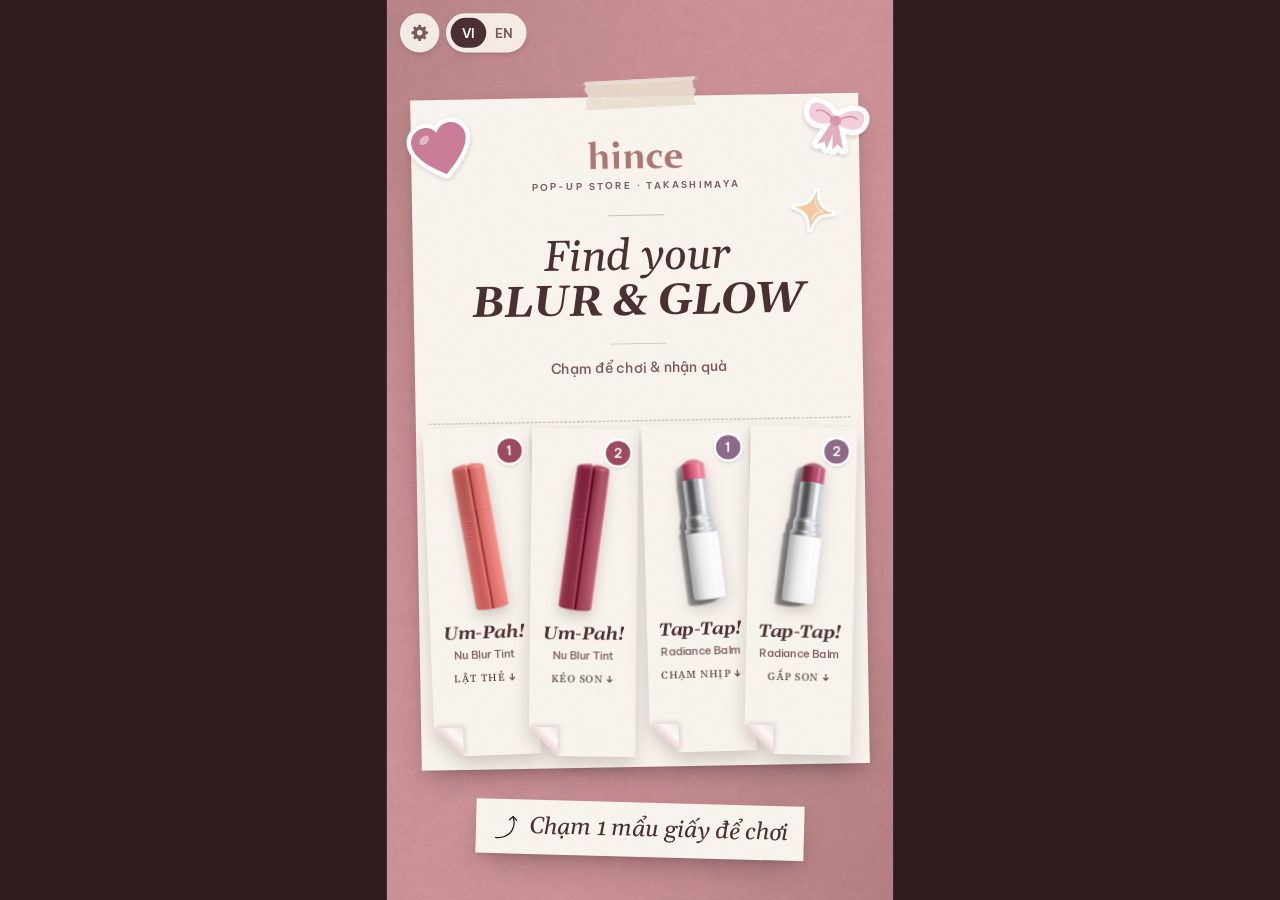
==== commit 130a059e: "v2.8.14: gift rule 70/80/90 (under 70 = no gift, check-in voucher only, no form); Um-Pah! 1 hard: mi" ====
--- a/index.html
+++ b/index.html
@@ -265,20 +265,20 @@
 
   <!-- ============ RESULT (v2.6 09_result: taped sheet, big serif score, meter with 2 cocoa ticks; v2.7: score 0–100 + gift reveal polaroid) ============ -->
   <!-- app.js showResult(): #s-result[data-tier] 1/2/3 = .res-got + the gift polaroid #res-gift, 0 = .res-close (gifts all gone); count-up + 14-cell meter;
-       ticks #res-ico1/2 at the thresholds (70 / 90). data-fx 1/2/3 = celebration size (Hair Tie & Mirror / Mini / full-size); .rev = reveal, .rev-end = skipped to the end -->
+       ticks #res-ico1/3/2 at the thresholds (70 / 80 / 90). data-fx 1/2/3 = celebration size (Mirror / Mini / full-size); .rev = reveal, .rev-end = skipped to the end -->
   <section class="screen v2" id="s-result" data-tier="2" data-fx="2">
     <div class="abs paper res-sheet">
       <div class="res-eb" id="res-eb"></div>
       <div class="disp res-score" id="res-score">0</div>
       <div class="res-of" id="res-of"></div>
       <div class="res-meter"><div class="res-seg" id="res-seg"><i></i><i></i><i></i><i></i><i></i><i></i><i></i><i></i><i></i><i></i><i></i><i></i><i></i><i></i></div>
-        <div class="res-ico" id="res-ico1"><b></b><span id="res-ml1"></span></div><div class="res-ico" id="res-ico2"><b></b><span id="res-ml2"></span></div></div>
+        <div class="res-ico" id="res-ico1"><b></b><span id="res-ml1"></span></div><div class="res-ico" id="res-ico3"><b></b><span id="res-ml3"></span></div><div class="res-ico" id="res-ico2"><b></b><span id="res-ml2"></span></div></div>
       <div class="res-got">
         <div class="disp it res-line" data-i18n="result.youGet" data-fit></div>
       </div>
       <div class="res-close">
-        <div class="disp it res-line" data-i18n="result.soldOut" data-fit></div>
-        <div class="res-need" data-i18n="result.askStaff" data-fit></div>
+        <div class="disp it res-line" id="res-cl1" data-fit></div><!-- v2.8.14: app.js writes 'gifts all gone' or 'not enough points' -->
+        <div class="res-need" id="res-cl2" data-fit></div>
       </div>
     </div>
     <div class="res-title" id="res-title"></div><!-- v2.4 title (JS writes it), not shown in v2.6 -->
@@ -289,7 +289,7 @@
     <div class="res-gift" id="res-gift">
       <div class="rg-drop">
         <div class="paper rg-card">
-          <div class="rg-ph"><img id="rg-img" src="assets/v27/gifts/hair_tie.png" alt=""><i class="rg-shine"></i></div>
+          <div class="rg-ph"><img id="rg-img" src="assets/v27/gifts/mirror.png" alt=""><i class="rg-shine"></i></div>
           <div class="disp it rg-name" id="rg-name"></div>
           <div class="rg-note" id="rg-note"></div>
         </div>
@@ -337,7 +337,7 @@
       <div class="disp rw-hi" id="rw-eyebrow" data-fit></div><div class="disp it rw-name" id="rw-name"></div>
       <div class="dash rw-d2"></div>
       <!-- v2.7 gift block: photo ~160 px beside the gift name (staff check it against the shelf); lipstick gifts add the random-shade note -->
-      <div class="rw-gb"><div class="rw-gph"><img id="rw-gimg" src="assets/v27/gifts/hair_tie.png" alt=""></div><div class="rw-gtx"><div class="sm" data-i18n="reward.row.gift"></div><div class="disp it rw-gname" id="rw-gname"></div><div class="rw-gnote" id="rw-gnote"></div></div></div>
+      <div class="rw-gb"><div class="rw-gph"><img id="rw-gimg" src="assets/v27/gifts/mirror.png" alt=""></div><div class="rw-gtx"><div class="sm" data-i18n="reward.row.gift"></div><div class="disp it rw-gname" id="rw-gname"></div><div class="rw-gnote" id="rw-gnote"></div></div></div>
       <div class="rw-rows">
         <div class="row"><span data-i18n="reward.row.game"></span><i></i><span id="rw-r-game"></span></div>
         <div class="row"><span data-i18n="reward.row.score"></span><i></i><span id="rw-r-score"></span></div>
--- a/css/style.css
+++ b/css/style.css
@@ -165,6 +165,8 @@
   filter: drop-shadow(3px -3px 4px rgba(74,47,51,.18)); }
 #s-attract .at-tw:active .tab { transform: translateY(6px) scale(.985); }
 #s-attract .at-note { left: 190px; top: 1712px; width: 700px; height: 116px; transform: rotate(1.5deg); display: flex; align-items: center; justify-content: center; gap: 16px; z-index: 6; }
+/* v2.8.12 TV kiosk: the product video plays alone, full screen (no hint, no ⚙ / VI EN / VIDEO); the first touch shows the game UI */
+body.kiosk-tv #s-attract.has-video:not(.peek) .at-note, body.kiosk-tv #s-attract.has-video:not(.peek) .at-corner, body.kiosk-tv #s-attract.has-video:not(.peek) .lang-sw { display: none; }
 #s-attract .at-note img { width: 64px; transform: rotate(180deg) scaleX(-1); }
 #s-attract .at-note span { font-size: 50px; font-style: italic; white-space: nowrap; color: var(--ink); }
 /* staff corners: ⚙ gear (84 circle), VI | EN chip, ▶ VIDEO paper chip — cream on the rose paper, never start a game */
@@ -304,7 +306,7 @@
 .cc-val { font: 500 21px var(--mono); color: var(--ink); }
 .cc-note { font: 400 18px/1.45 var(--sans); color: var(--ink2); margin: 12px 6px 0; }
 /* overview tiles: plays + one per gift (photo, given today, left / total + bar) */
-.cc-stat { display: grid; grid-template-columns: 1.1fr 1fr 1fr 1fr 1fr; gap: 10px; }
+.cc-stat { display: grid; grid-template-columns: 1.1fr 1fr 1fr 1fr; gap: 10px; }
 .cc-stat > div { position: relative; min-width: 0; background: #FFFBF9; border-radius: 16px; box-shadow: 0 0 0 1px rgba(74,47,51,.07); padding: 14px 14px 18px; }
 .cc-stat > div.pl { background: var(--ink); color: var(--paper); }
 .cc-stat .cc-gimg { position: absolute; right: 8px; top: 8px; width: 46px; height: 46px; }
@@ -544,7 +546,7 @@
 #s-result .res-close .res-line { margin-top: 150px; }
 
 /* ---------- v2.7 gift reveal (TASK_v2_7 §3): polaroid 480 wide drops in (spring −6° → 2° → −1°, 700 ms), the photo bounces .6 → 1.06 → 1
-   + one diagonal shine, paper confetti bursts and falls (~1.2 s), TRÚNG QUÀ! stamp. data-fx 1 light (Hair Tie / Mirror), 2 Mini, 3 full-size
+   + one diagonal shine, paper confetti bursts and falls (~1.2 s), TRÚNG QUÀ! stamp. data-fx 1 light (Mirror), 2 Mini, 3 full-size
    (double shine + sparkle stickers round the card). transform / opacity only. Base styles = the final state (.rev-end drops the animations). */
 #s-result .res-gift { position: absolute; left: 300px; top: 890px; width: 480px; z-index: 3; visibility: hidden; pointer-events: none; }
 #s-result.rev .res-gift { visibility: visible; }
@@ -555,6 +557,10 @@
 #s-result .rg-ph { position: relative; height: 360px; border-radius: 3px; overflow: hidden; background: radial-gradient(ellipse at 50% 42%, #FFFBF9 0%, #F8E9E6 62%, #EFD9D6 100%); }
 #s-result .rg-ph img { position: absolute; left: 6%; top: 6%; width: 88%; height: 88%; object-fit: contain; filter: drop-shadow(0 16px 14px rgba(74,47,51,.22)); }
 #s-result.rev .rg-ph img { animation: rgPop .56s cubic-bezier(.3,1.5,.5,1) .38s both; }
+/* v2.8.7 Mini shade swap: a short soft flash over the photo each time the shade changes */
+#s-result .rg-ph::after { content: ''; position: absolute; inset: 0; pointer-events: none; opacity: 0; background: radial-gradient(ellipse at 50% 45%, rgba(255,255,255,.85) 0%, rgba(255,255,255,0) 70%); }
+#s-result .rg-ph.blink::after { animation: rgBlink .32s ease-out; }
+@keyframes rgBlink { 0% { opacity: .9; } 100% { opacity: 0; } }
 @keyframes rgPop { 0% { opacity: 0; transform: scale(.6); } 55% { opacity: 1; transform: scale(1.06); } 100% { opacity: 1; transform: scale(1); } }
 #s-result .rg-shine { position: absolute; top: -20%; left: 0; width: 38%; height: 140%; opacity: 0; transform: translateX(-160%) skewX(-18deg);
   background: linear-gradient(90deg, rgba(255,255,255,0) 0%, rgba(255,255,255,.8) 50%, rgba(255,255,255,0) 100%); }
